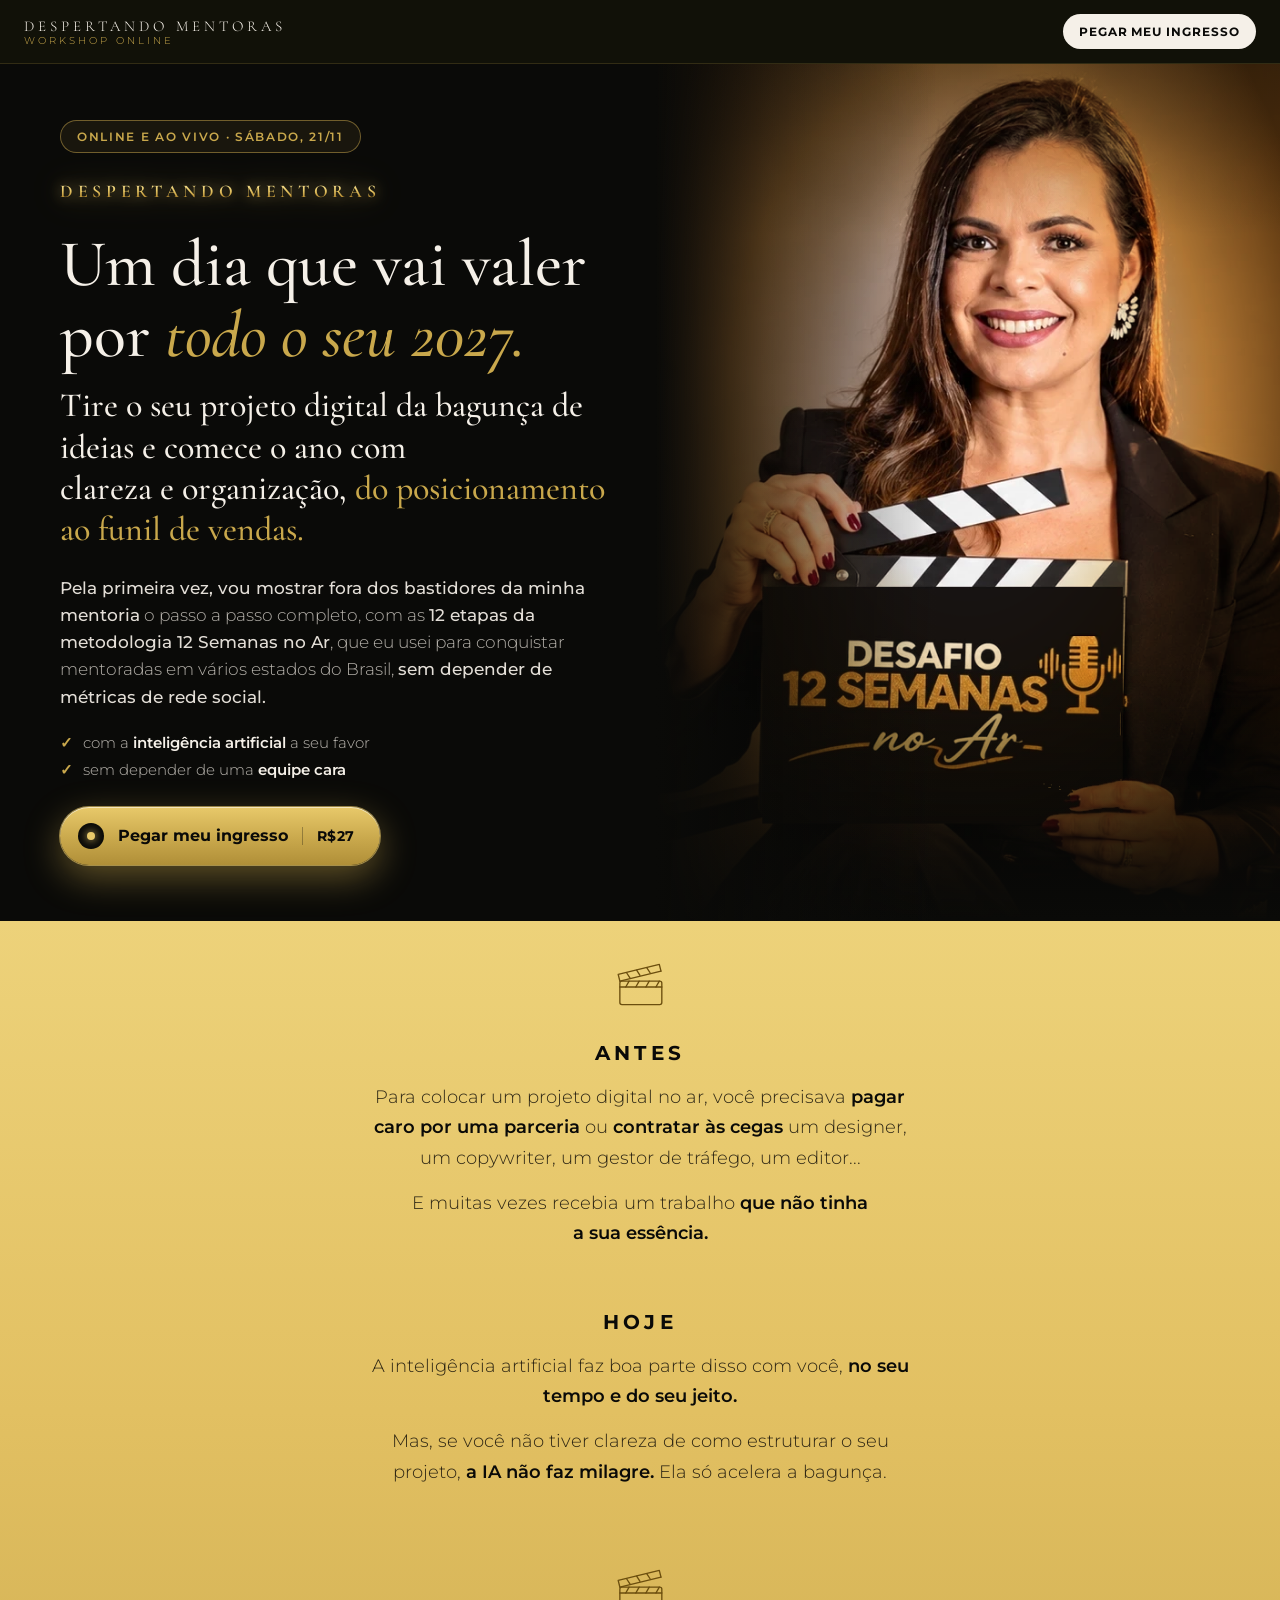
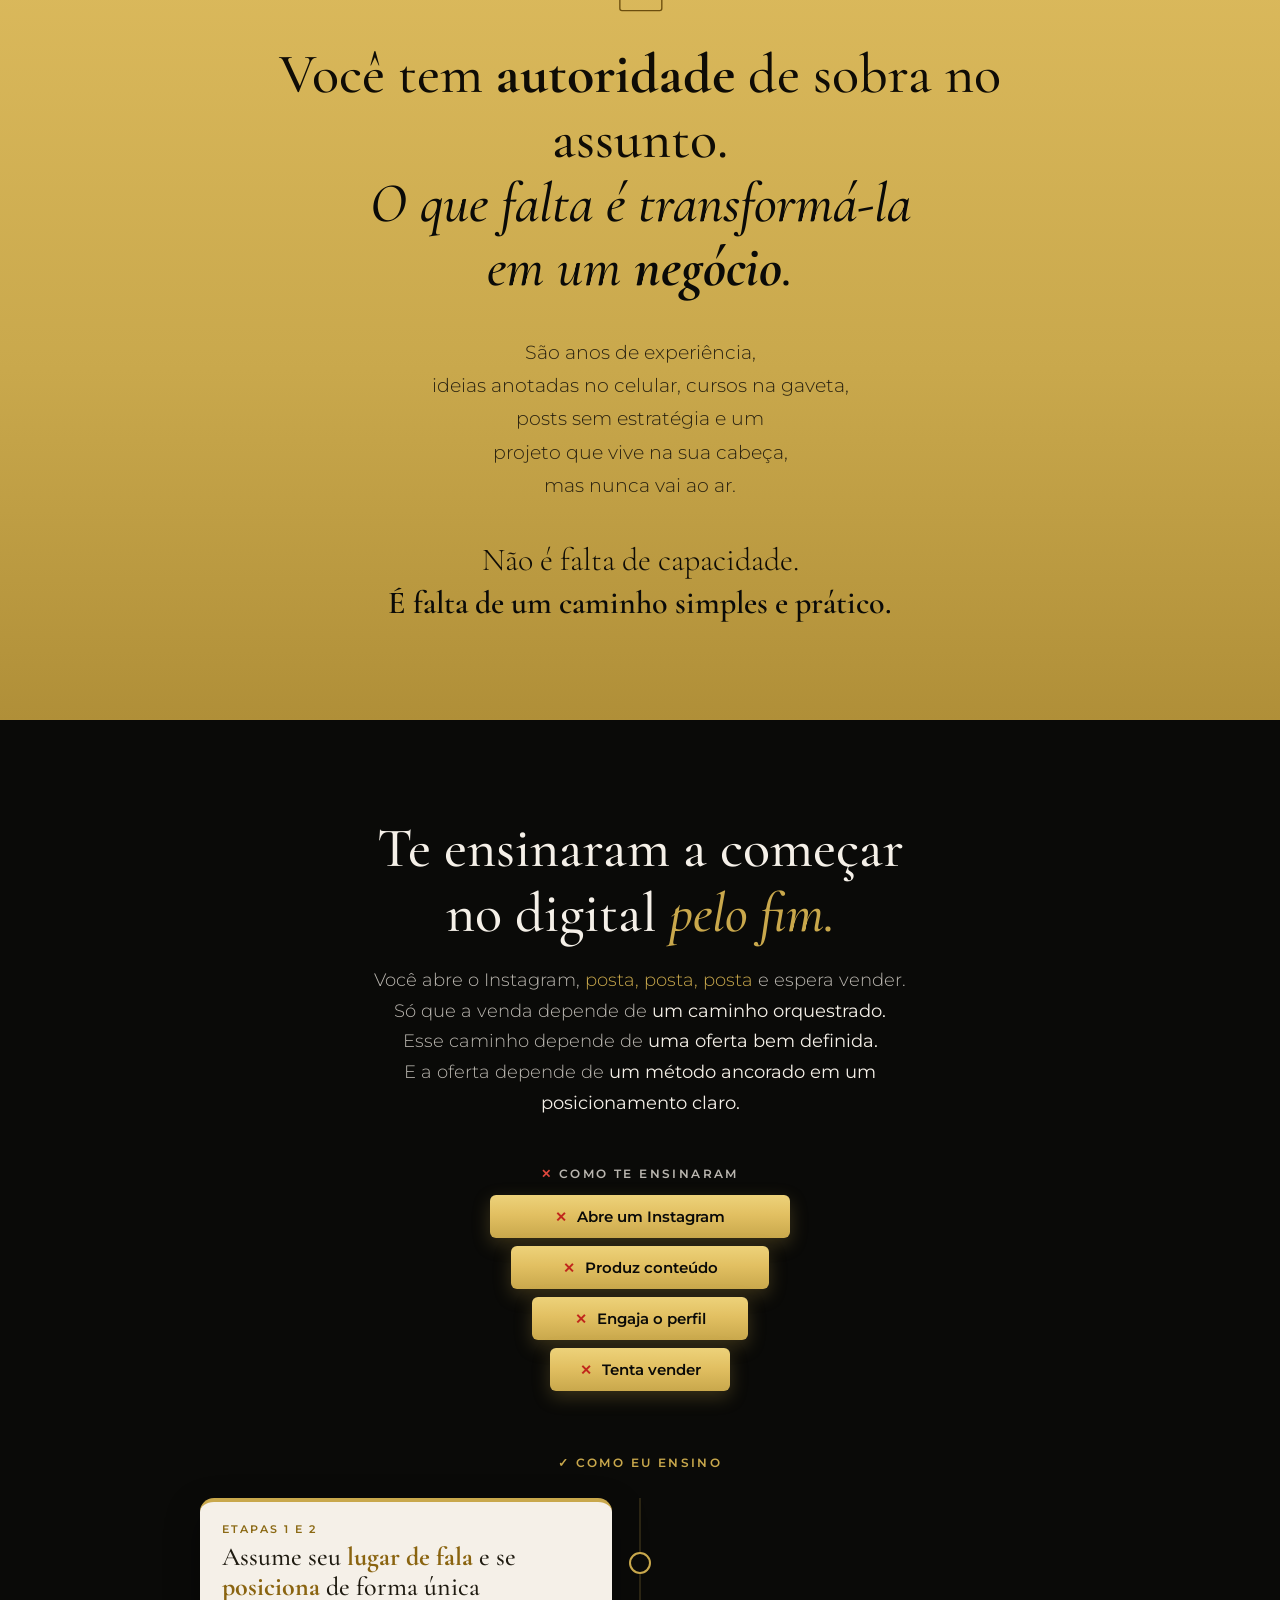
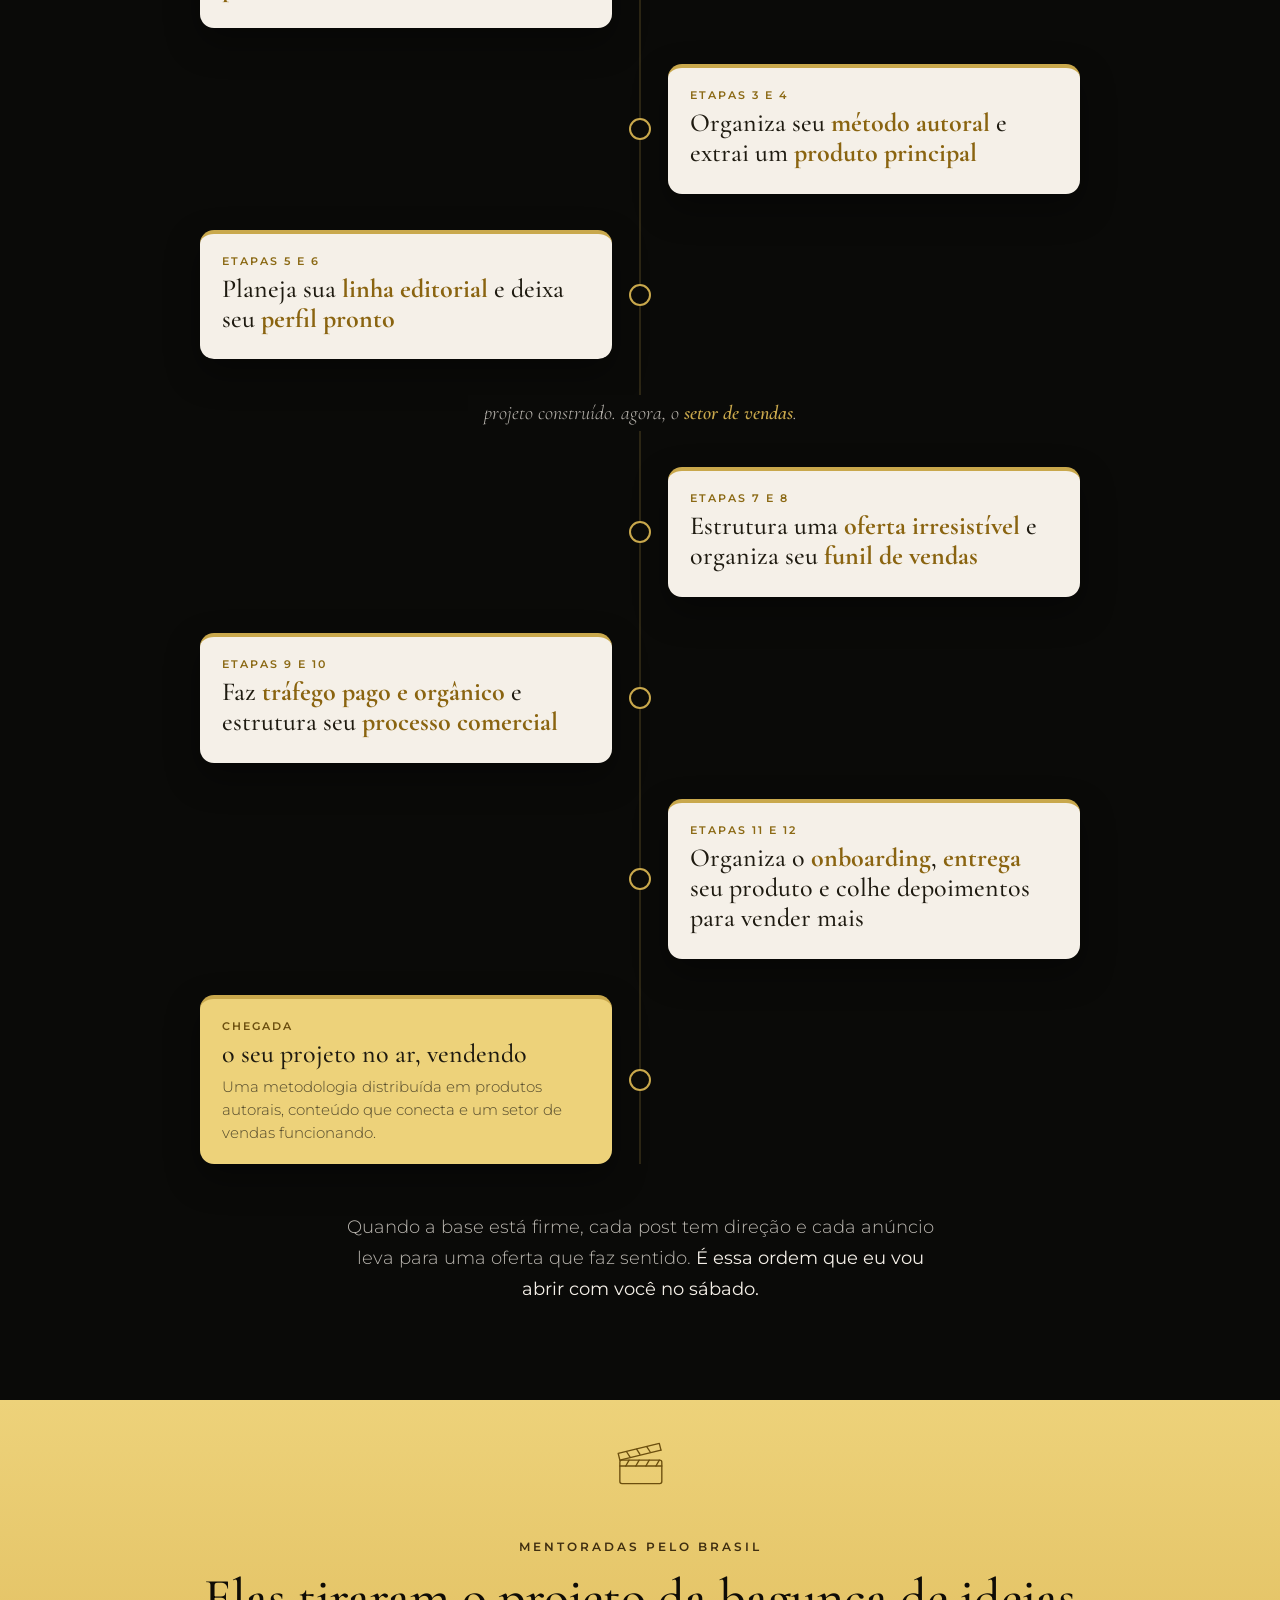
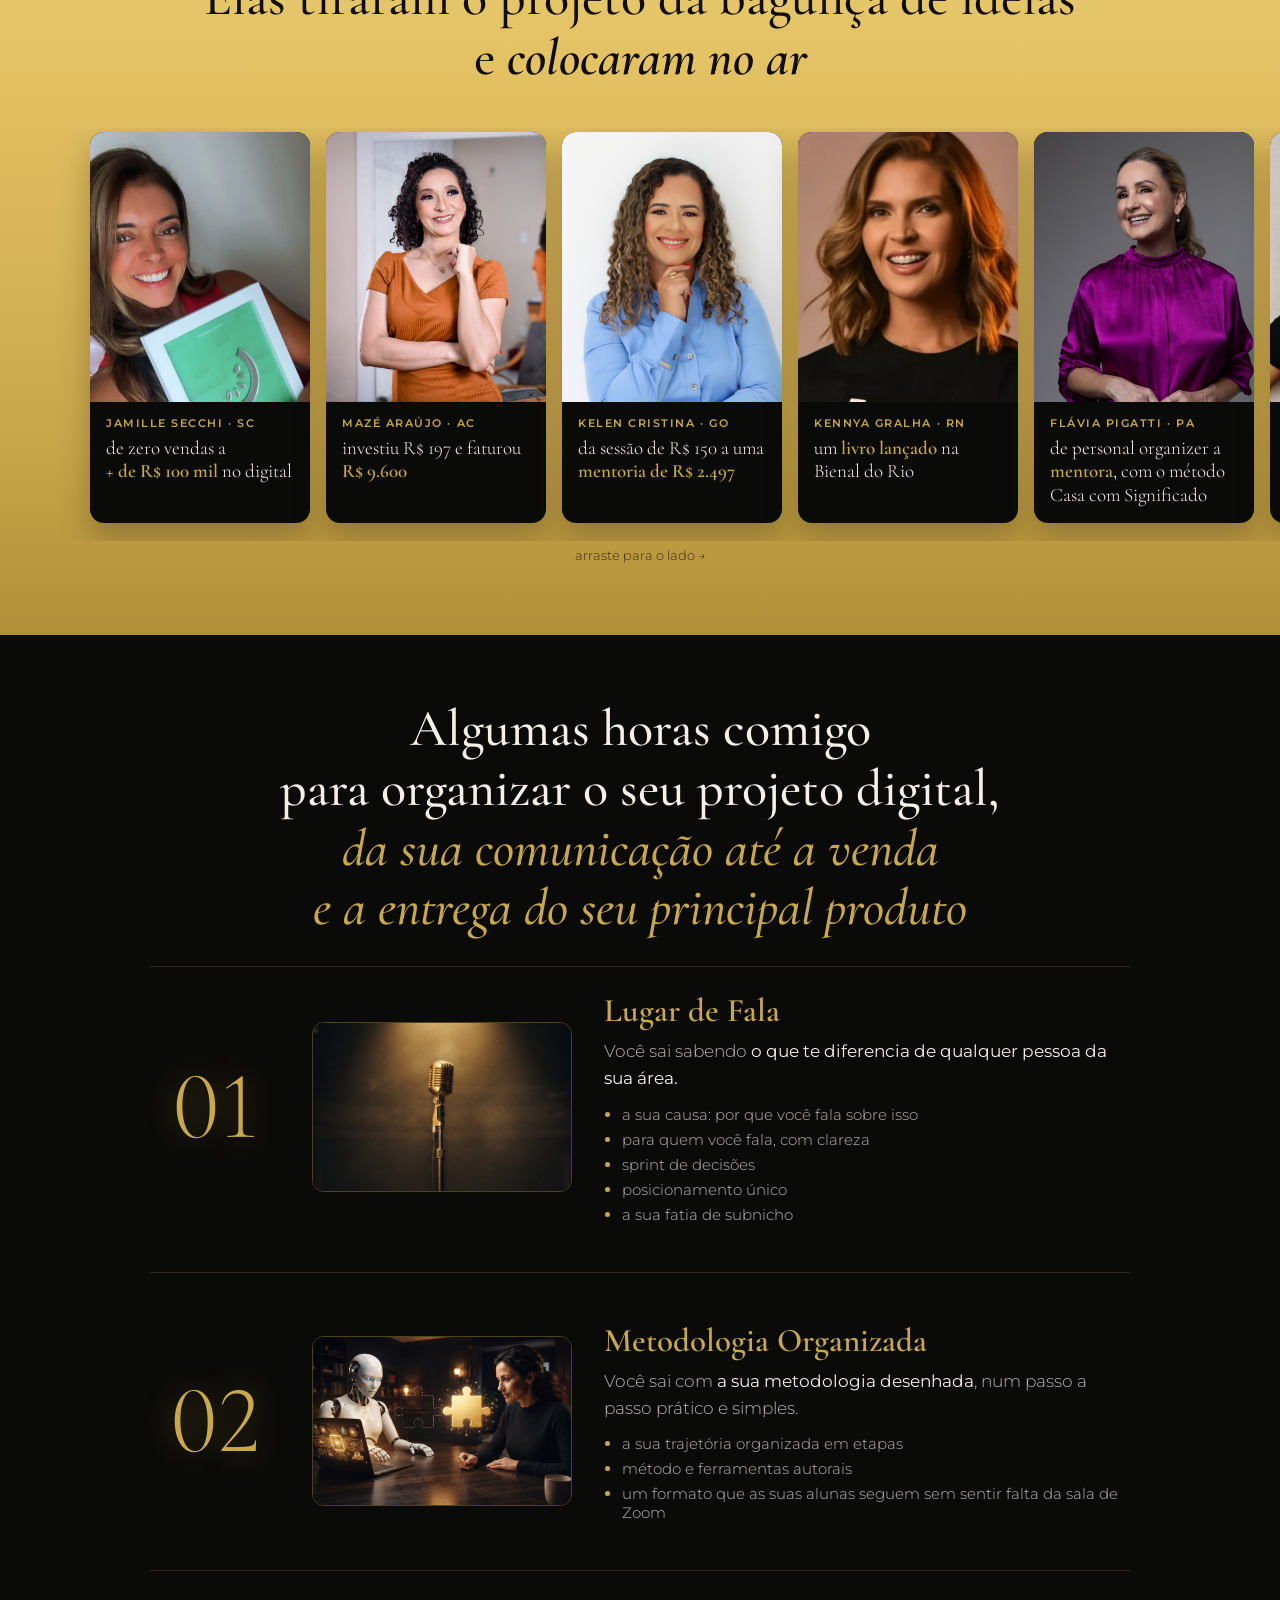
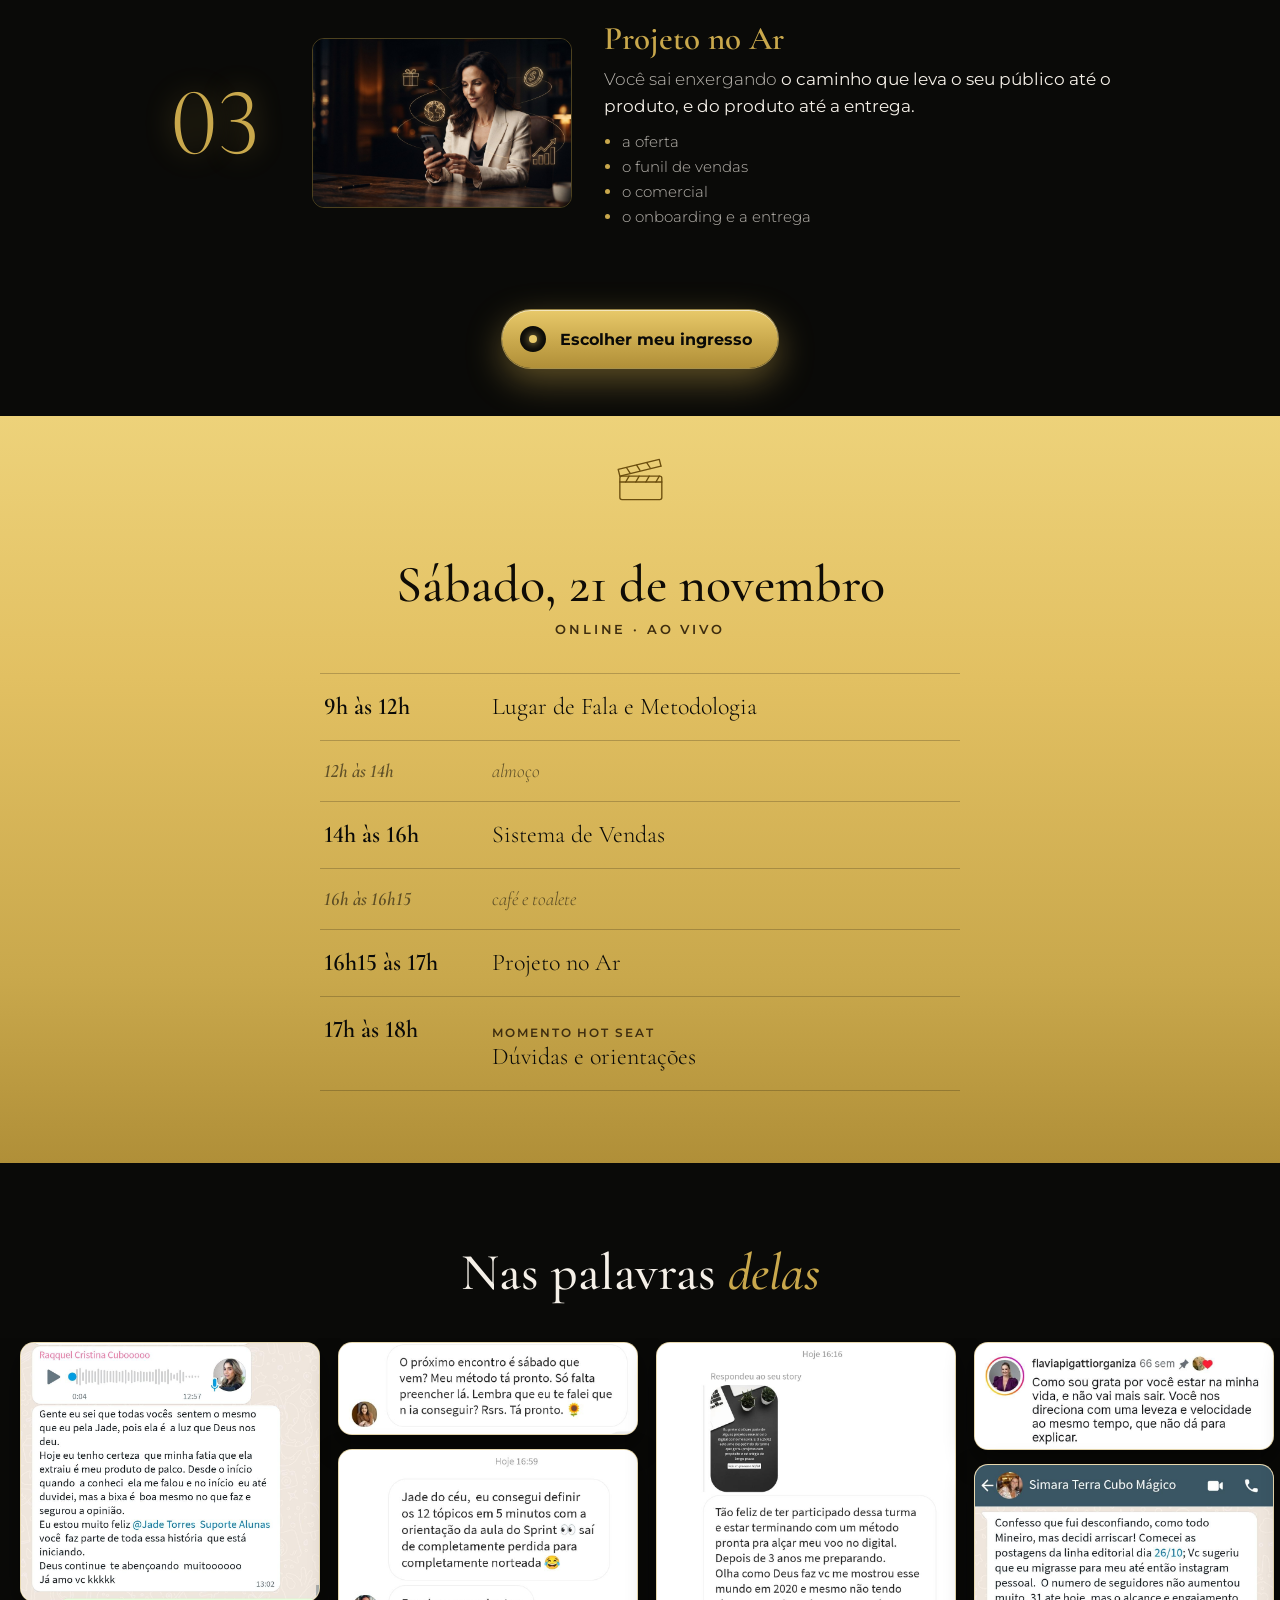
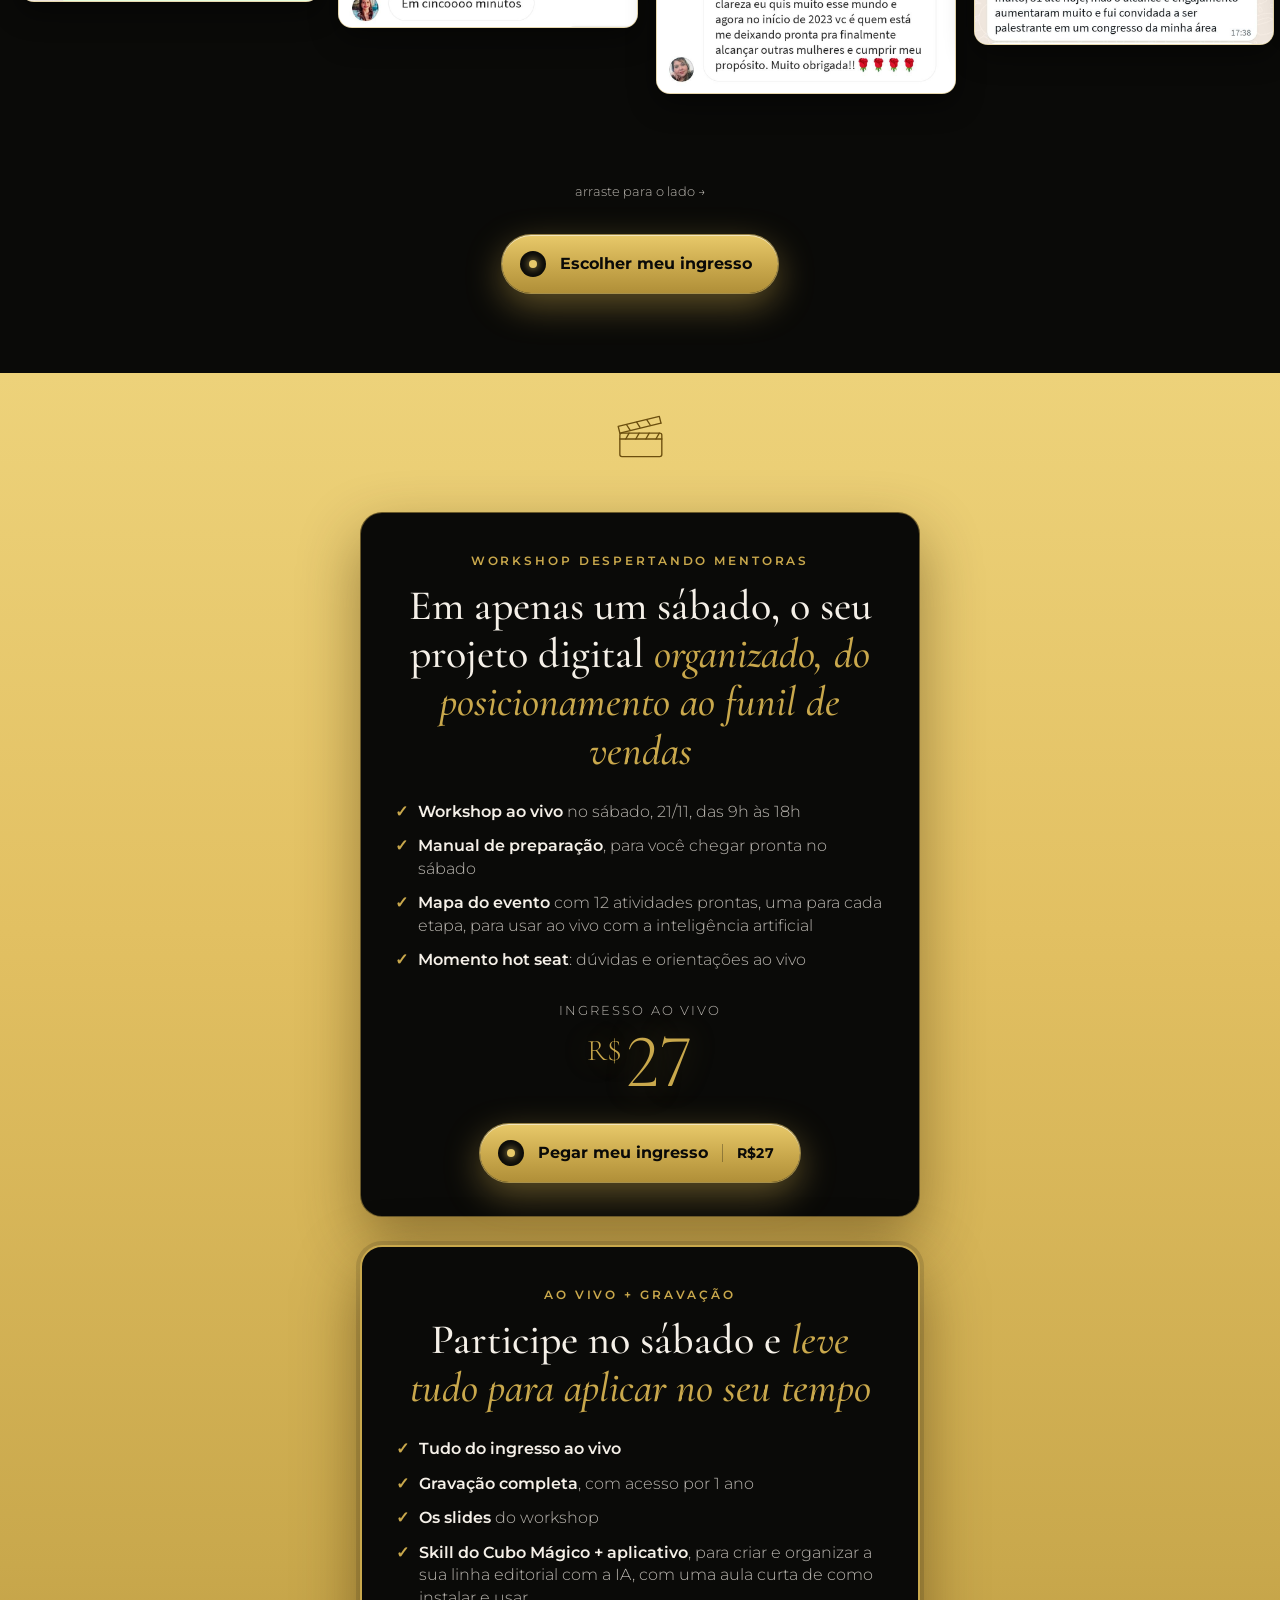
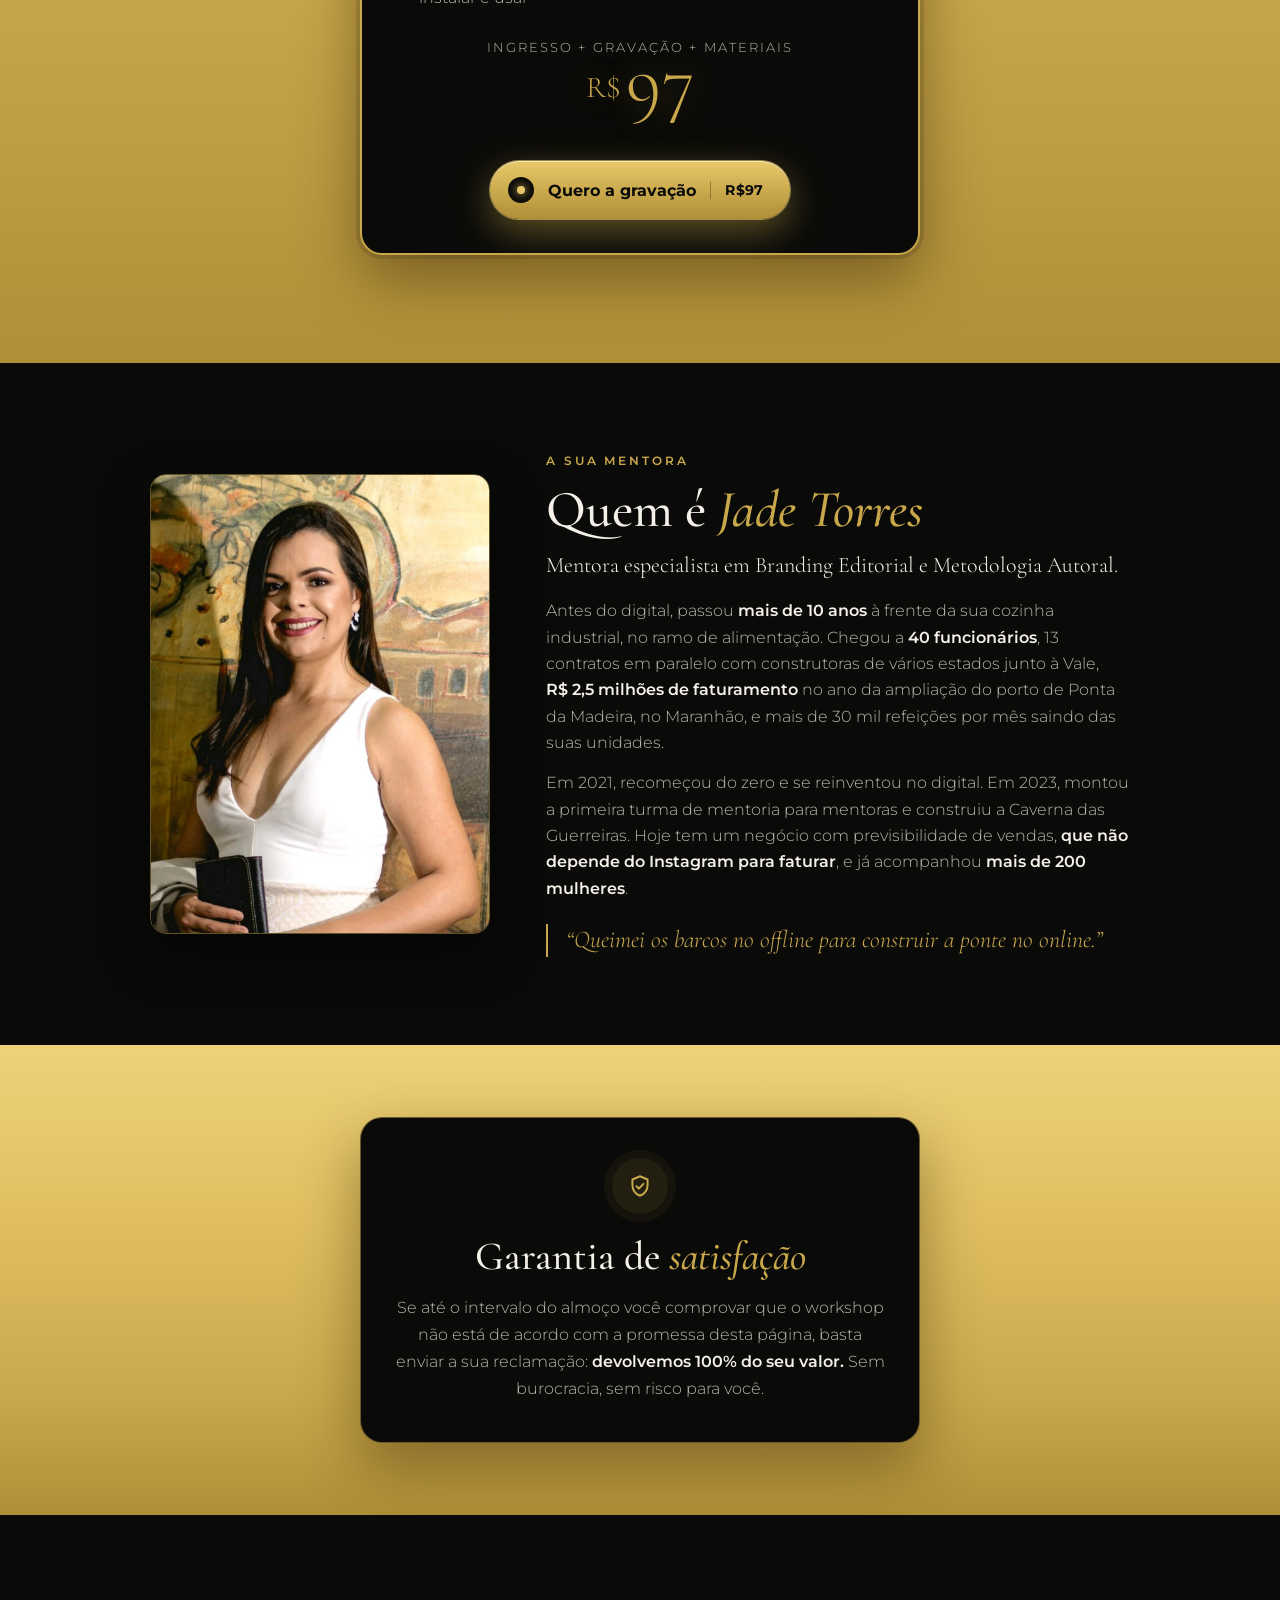
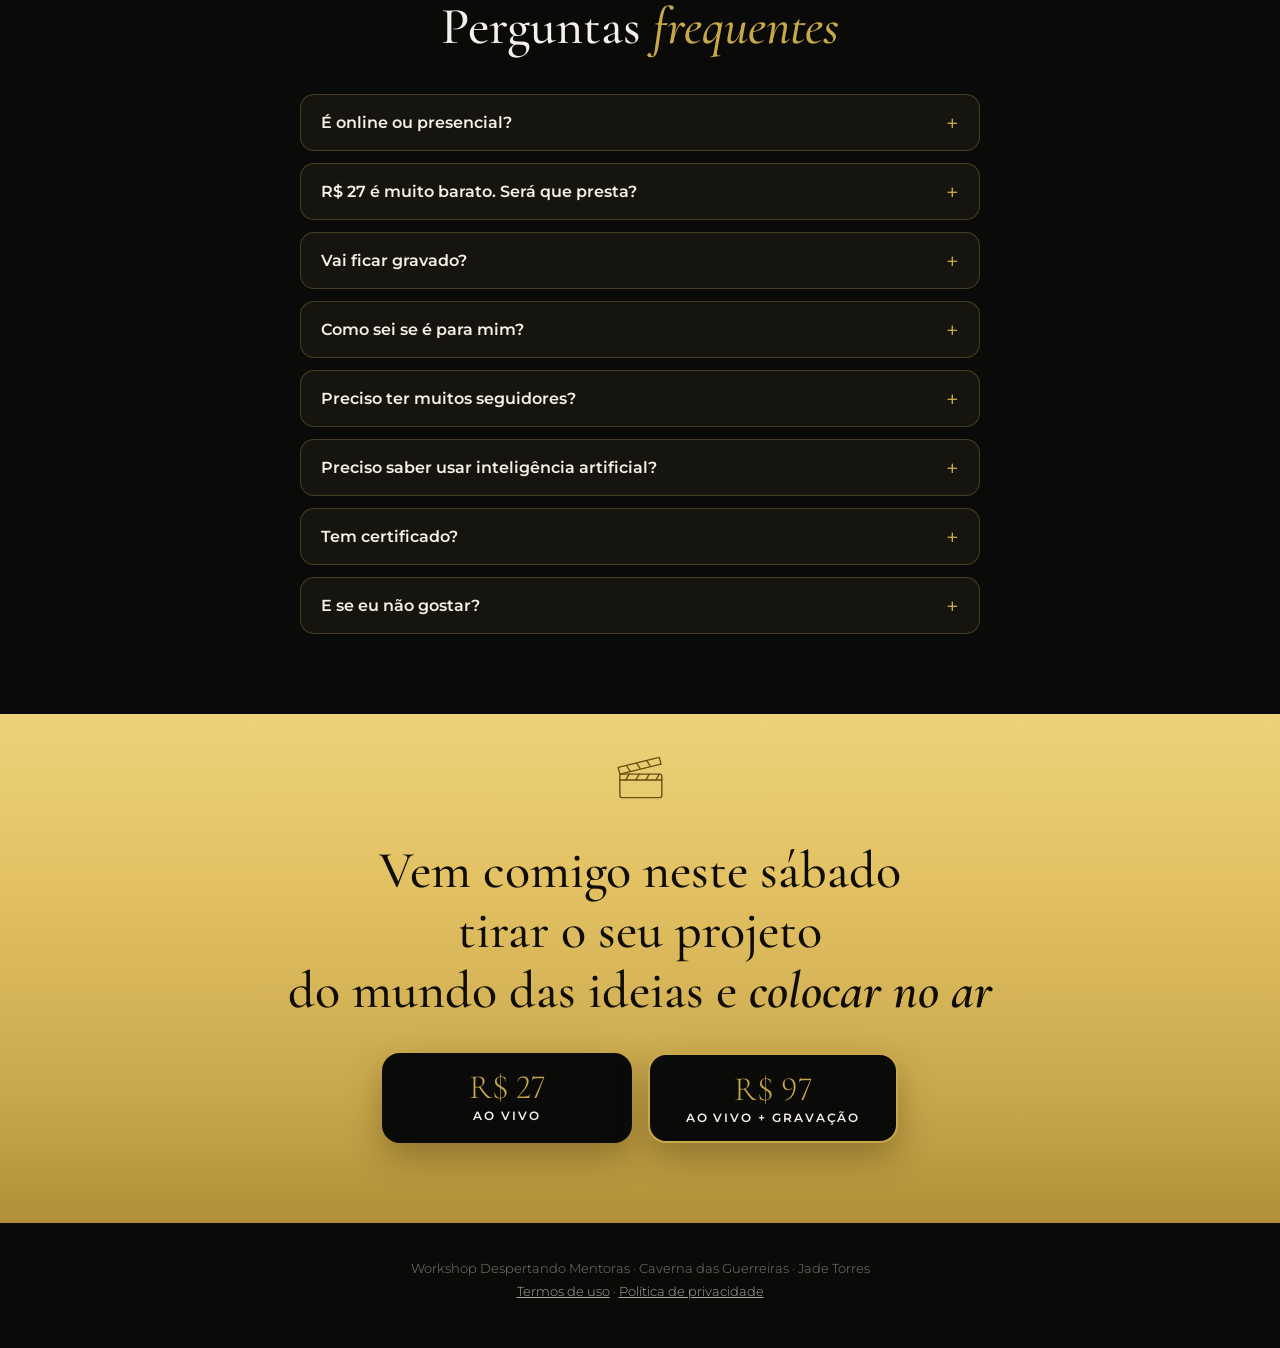
==== despertandomentoras/index.html @ 7189b836 "Despertando Mentoras: promessa final e hierarquia do topo Co-Authored-By: Claude Opus 5.5 <noreply@a" ====
<!doctype html>
<html lang="pt-BR">
<head>
<meta charset="utf-8">
<meta name="viewport" content="width=device-width, initial-scale=1">
<title>Despertando Mentoras · Workshop com Jade Torres</title>
<meta name="description" content="Um dia que vai valer por todo o seu 2027. Tire o seu projeto digital da bagunça de ideias e comece o ano com clareza e organização. Workshop online e ao vivo, 21 de novembro.">
<link rel="preconnect" href="https://fonts.googleapis.com">
<link rel="preconnect" href="https://fonts.gstatic.com" crossorigin>
<link href="https://fonts.googleapis.com/css2?family=Cormorant+Garamond:ital,wght@0,300;0,400;0,500;0,600;0,700;1,300;1,400;1,500;1,600&family=Montserrat:wght@300;400;600;700&display=swap" rel="stylesheet">
<style>
/* Versão 2 do rascunho: topo com a foto da Jade, sombra suave na foto e botão com brilho (inspiração na página da Diandra, visual da Caverna). */
:root {
  --bg-base: #0A0A08;
  --bg-2: #111108;
  --gold: #C9A84C;
  --gold-light: #E8C96A;
  --gold-dark: #8B6914;
  --white: #F5F0E8;
  --white-dim: rgba(245,240,232,0.75);
  --font-display: 'Cormorant Garamond', Georgia, serif;
  --font-body: 'Montserrat', 'Segoe UI', sans-serif;
}
* { box-sizing: border-box; }
body { margin: 0; background: var(--bg-base); color: var(--white); font-family: var(--font-body); font-weight: 300; }
.aviso-rascunho { text-align: center; font-size: 12px; letter-spacing: .12em; text-transform: uppercase; color: var(--bg-base); background: var(--gold); padding: 6px 16px; font-weight: 600; }

/* Barra do topo */
.barra { display: flex; justify-content: space-between; align-items: center; gap: 12px; padding: 14px 24px; border-bottom: 1px solid rgba(201,168,76,0.18); background: var(--bg-2); }
.marca { font-family: var(--font-display); font-size: 15px; letter-spacing: 4px; text-transform: uppercase; line-height: 1.2; }
.marca small { display: block; font-family: var(--font-body); font-size: 10px; letter-spacing: 3px; color: var(--gold); }
.barra-btn { font-size: 12px; font-weight: 700; letter-spacing: .08em; text-transform: uppercase; color: var(--bg-base); background: var(--white); text-decoration: none; padding: 10px 16px; border-radius: 999px; white-space: nowrap; }

/* Topo com foto */
.topo { display: grid; grid-template-columns: 1.05fr 1fr; min-height: 640px; }
.texto { padding: 56px 40px 56px max(24px, calc((100vw - 1160px) / 2)); display: flex; flex-direction: column; justify-content: center; align-items: flex-start; }
.badge { display: inline-block; border: 1px solid rgba(201,168,76,0.5); background: rgba(201,168,76,0.08); color: var(--gold);
  font-size: 12px; font-weight: 600; letter-spacing: .14em; text-transform: uppercase; padding: 8px 16px; border-radius: 999px; margin-bottom: 22px; }
.slogan { font-family: var(--font-display); font-style: italic; color: var(--gold); font-size: 22px; margin: 0 0 8px; }
h1 { font-family: var(--font-display); font-weight: 400; font-size: clamp(36px, 4.6vw, 58px); line-height: 1.08; margin: 0 0 14px; }
h1 em { font-style: italic; color: var(--gold); }
.complemento { font-family: var(--font-display); font-size: clamp(22px, 2.4vw, 28px); line-height: 1.3; margin: 0 0 22px; }
.complemento b { font-weight: 600; color: var(--gold); }
.sub { font-size: 17px; line-height: 1.65; color: var(--white-dim); margin: 0 0 22px; max-width: 560px; }
.sub strong { color: var(--white); font-weight: 400; }
.checks { list-style: none; margin: 0 0 28px; padding: 0; display: flex; flex-direction: column; gap: 8px; font-size: 15px; color: var(--white-dim); }
.checks li::before { content: "✓"; color: var(--gold); font-weight: 700; margin-right: 10px; }
.checks b { color: var(--white); font-weight: 600; }

/* Botão com brilho */
.cta { position: relative; display: inline-flex; align-items: center; gap: 14px; text-decoration: none; color: var(--bg-base);
  background: linear-gradient(180deg, var(--gold-light) 0%, var(--gold) 55%, #B08F38 100%);
  padding: 16px 26px 16px 18px; border-radius: 999px; font-weight: 700; font-size: 16px;
  box-shadow: 0 0 0 1px rgba(232,201,106,.6), 0 12px 36px rgba(201,168,76,.45), inset 0 1px 0 rgba(255,255,255,.55);
  overflow: hidden; transition: transform .15s, box-shadow .15s; }
.cta::after { content: ""; position: absolute; top: 0; left: -60%; width: 40%; height: 100%;
  background: linear-gradient(100deg, transparent, rgba(255,255,255,.55), transparent); animation: brilho 3.2s ease-in-out infinite; }
@keyframes brilho { 0%, 55% { left: -60%; } 100% { left: 130%; } }
.cta:hover { transform: translateY(-2px); box-shadow: 0 0 0 1px rgba(232,201,106,.8), 0 16px 44px rgba(201,168,76,.6), inset 0 1px 0 rgba(255,255,255,.55); }
.cta:focus-visible { outline: 2px solid var(--white); outline-offset: 4px; }
.cta .ponto { width: 26px; height: 26px; border-radius: 50%; background: var(--bg-base); display: grid; place-items: center; flex: none; }
.cta .ponto::before { content: ""; width: 8px; height: 8px; border-radius: 50%; background: var(--gold-light); box-shadow: 0 0 8px var(--gold-light); }
.cta .preco { border-left: 1px solid rgba(10,10,8,.3); padding-left: 14px; font-size: 14px; letter-spacing: .02em; }
.info { margin-top: 16px; font-size: 14px; color: var(--white-dim); }

/* Foto com sombra que se mistura ao fundo */
.foto { position: relative; overflow: hidden; }
.foto img { width: 100%; height: 100%; object-fit: cover; object-position: 50% 25%; display: block; }
.foto::after { content: ""; position: absolute; inset: 0; pointer-events: none;
  background:
    linear-gradient(90deg, var(--bg-base) 0%, rgba(10,10,8,.55) 18%, rgba(10,10,8,0) 45%),
    linear-gradient(0deg, var(--bg-base) 0%, rgba(10,10,8,0) 30%),
    linear-gradient(180deg, rgba(10,10,8,.35) 0%, rgba(10,10,8,0) 20%); }
.trocar { position: absolute; right: 14px; bottom: 14px; z-index: 2; display: flex; gap: 6px; }
.trocar button { font: inherit; font-size: 12px; font-weight: 600; color: var(--white); background: rgba(10,10,8,.7); border: 1px solid var(--gold); border-radius: 999px; padding: 6px 12px; cursor: pointer; }
.trocar button.ativo { background: var(--gold); color: var(--bg-base); }
.trocar button:focus-visible { outline: 2px solid var(--white); outline-offset: 2px; }

/* Cenário: antes e hoje (como o bloco de cenário da Diandra, logo depois do topo) */
.cenario { background: var(--bg-2); padding: 110px 20px; border-top: 1px solid rgba(201,168,76,0.18); }
.cenario .col { max-width: 560px; margin: 0 auto; display: flex; flex-direction: column; gap: 56px; }
.cenario p { margin: 0; font-size: 18px; line-height: 1.7; color: var(--white-dim); }
.cenario .grupo { display: flex; flex-direction: column; gap: 14px; }
.cenario p b { color: var(--white); font-weight: 400; }
.cenario .marco { display: block; font-size: 20px; letter-spacing: .22em; text-transform: uppercase; color: var(--gold); font-weight: 700; margin-bottom: 12px; }
.cenario .forte { font-family: var(--font-display); font-size: clamp(28px, 4.4vw, 40px); line-height: 1.2; color: var(--white); font-weight: 400; }
.cenario .forte em { font-style: italic; color: var(--gold); }
/* O problema */
.problema { background: var(--bg-2); border-top: 1px solid rgba(201,168,76,0.18); padding: 96px 20px; text-align: center; }
.problema .label { font-size: 11px; letter-spacing: .25em; text-transform: uppercase; color: var(--gold); margin: 0 0 18px; font-weight: 600; }
.problema h2 { font-family: var(--font-display); font-weight: 300; font-size: clamp(32px, 5vw, 50px); line-height: 1.15; margin: 0 auto 36px; max-width: 760px; }
.problema h2 em { font-style: italic; color: var(--gold); }
.problema h2 strong { font-weight: 700; }
.problema .lista { font-size: 19px; line-height: 1.75; color: var(--white-dim); margin: 0 auto 36px; max-width: 470px; }
.problema .lista span { display: inline-block; white-space: nowrap; }
.problema .virada { font-family: var(--font-display); font-size: clamp(24px, 3.4vw, 32px); line-height: 1.35; margin: 0; }
.problema .virada b { color: var(--gold); font-weight: 600; }
/* Teste de fundo do problema: escuro, amarelo ou bege (a letra muda junto) */
.problema { position: relative; transition: background .3s, color .3s; }
.problema.amarelo { background: var(--amarelo, #E8C96A); color: #1E1A10; border-top-color: #C9A84C; }
.problema.amarelo { --destaque: #5C1A1A; }
.problema.amarelo h2 em, .problema.amarelo .virada b, .problema.amarelo .label { color: var(--destaque); }
.teste-destaque { display: none; }
.problema.amarelo .teste-destaque { display: flex; }
.problema.amarelo .lista { color: rgba(15,12,6,.85); }
.problema.amarelo { color: #0F0C06; }
.problema.bege { background: #EFE4D2; color: #2A2116; border-top-color: #D9C7A8; }
.problema.bege h2 em, .problema.bege .virada b, .problema.bege .label { color: #8B6914; }
.problema.bege .lista { color: rgba(42,33,22,.78); }
.testes { position: absolute; top: 16px; right: 16px; display: flex; flex-direction: column; align-items: flex-end; gap: 6px; }
.teste-fundo, .teste-destaque { display: flex; gap: 6px; align-items: center; }
.teste-destaque span { font-size: 11px; color: rgba(30,26,16,.7); }
.teste-fundo button, .teste-destaque button { font: inherit; font-size: 12px; font-weight: 600; border-radius: 999px; padding: 6px 12px; cursor: pointer; border: 1px solid #C9A84C; background: rgba(10,10,8,.7); color: #F5F0E8; }
.teste-fundo button.ativo, .teste-destaque button.ativo { background: #C9A84C; color: #0A0A08; }
.teste-fundo button:focus-visible { outline: 2px solid #5C1A1A; outline-offset: 2px; }
@media (max-width: 600px) { .testes { position: static; align-items: center; margin-bottom: 24px; } }
/* Bloco amarelo longo: "antes e hoje" + "Você tem autoridade", na mesma cor (como o bloco do cenário da Diandra) */
.bloco-amarelo { background: var(--amarelo); color: #0F0C06; }
.bloco-amarelo .cenario, .bloco-amarelo .problema { background: transparent; border-top: 0; }
.bloco-amarelo .cenario { padding-bottom: 40px; }
.bloco-amarelo .problema { padding-top: 40px; }
.bloco-amarelo .cenario p { color: rgba(15,12,6,.85); }
.bloco-amarelo .cenario p b { color: #0A0A08; font-weight: 600; }
.bloco-amarelo .cenario .marco { color: #0A0A08; }
.bloco-amarelo .cenario .forte { color: #0A0A08; }
.bloco-amarelo .cenario .forte em { color: #0A0A08; font-weight: 600; }
/* Teste da abertura do bloco amarelo: com aspa ou só aproximar */
.aspa { display: none; font-family: var(--font-display); font-size: 140px; line-height: .6; color: #6B4E0E; height: 56px; margin-bottom: -44px; }
.cenario.com-aspa .aspa { display: block; }
.claquete { width: 54px; height: 47px; color: #6B4E0E; display: block; margin-bottom: -28px; }
.cenario.centro .claquete { margin-left: auto; margin-right: auto; }
.claquete-sep { margin: 0 auto 28px; }
.cenario.com-aspa { padding-top: 40px; }
.cenario.proximo { padding-top: 56px; }
.cenario.centro .col { text-align: center; align-items: center; }

.cenario { position: relative; }
.teste-aspa { position: absolute; top: 12px; right: 12px; display: flex; gap: 6px; flex-wrap: wrap; }
.teste-aspa button { font: inherit; font-size: 12px; font-weight: 600; border-radius: 999px; padding: 6px 12px; cursor: pointer; border: 1px solid #0A0A08; background: transparent; color: #0A0A08; }
.teste-aspa button.ativo { background: #0A0A08; color: #F5F0E8; }
/* Mecanismo: a ordem errada x a ordem das 12 Semanas no Ar (inspirado no "mecanismo" da Diandra + jornada da proposta do programa) */
.mecanismo { background: var(--bg-base); padding: 96px 20px; text-align: center; }
.mecanismo .col { max-width: 880px; margin: 0 auto; }
.mecanismo h2 { font-family: var(--font-display); font-weight: 400; font-size: clamp(32px, 5vw, 50px); line-height: 1.15; margin: 0 auto 20px; max-width: 720px; }
.mecanismo h2 em { font-style: italic; color: var(--gold); }
.mecanismo .lead { font-size: 18px; line-height: 1.7; color: var(--white-dim); max-width: 600px; margin: 0 auto 48px; }
.mecanismo .lead b { color: var(--white); font-weight: 400; }
.ordens { max-width: 440px; margin: 0 auto; text-align: center; }
.ordem .cab { font-size: 12px; letter-spacing: .2em; text-transform: uppercase; font-weight: 600; margin-bottom: 14px; color: var(--white-dim); }
.ordem .cab.certa { color: var(--gold); }
.barras { display: flex; flex-direction: column; gap: 8px; align-items: center; }
.barra-o { border-radius: 6px; padding: 12px 14px; font-size: 15px; font-weight: 500; }
.errada .barra-o { background: rgba(201,168,76,.07); color: var(--gold); border: 1px dashed rgba(201,168,76,.45); display: flex; align-items: center; justify-content: center; gap: 10px;
  opacity: 0; transform: translateY(-42px); transition: opacity .5s ease, transform .7s cubic-bezier(.34,1.56,.64,1); }
.errada .barra-o::before { content: "✕"; color: #E0483E; font-weight: 700; font-size: 14px; }
.errada.visivel .barra-o { opacity: 1; transform: none; }
.errada.visivel .barra-o:nth-child(2) { transition-delay: .5s; } .errada.visivel .barra-o:nth-child(3) { transition-delay: 1s; } .errada.visivel .barra-o:nth-child(4) { transition-delay: 1.5s; }
.cab .x-verm { color: #E0483E; font-weight: 700; }
.errada.amarelo .barra-o { background: linear-gradient(180deg, #EDD27A 0%, #E2C062 45%, #C9A84C 100%); color: #0A0A08; border: 0; font-weight: 600; box-shadow: 0 6px 18px rgba(201,168,76,.25); }
.errada.amarelo .barra-o::before { color: #C0261C; }
@media (prefers-reduced-motion: reduce) { .errada .barra-o { opacity: 1; transform: none; transition: none; } }
.errada .barras { max-width: 300px; margin: 0 auto; }
.errada .barra-o:nth-child(1) { width: 100%; } .errada .barra-o:nth-child(2) { width: 86%; } .errada .barra-o:nth-child(3) { width: 72%; } .errada .barra-o:nth-child(4) { width: 60%; }
.mecanismo .ouro { color: var(--gold); }
.certa-l .barra-o { width: 100%; color: #F5F0E8; text-align: left; display: flex; flex-direction: column; gap: 2px; }
.certa-l .barra-o small { font-size: 11px; letter-spacing: .14em; text-transform: uppercase; opacity: .75; font-weight: 600; }
.certa-l .az { background: linear-gradient(90deg, #1F3A5F, #2C5282); }
.certa-l .vm { background: linear-gradient(90deg, #6B1A1A, #8E2424); }
.certa-l .virada-o { font-family: var(--font-display); font-style: italic; color: var(--gold); font-size: 19px; padding: 4px 0; }
/* Linha do tempo das 12 etapas (desenho da proposta do programa, nas cores do workshop) */
.ensino-cab { margin: 64px 0 28px; font-size: 12px; letter-spacing: .2em; text-transform: uppercase; font-weight: 600; color: var(--gold); }
.trilha-linha { position: relative; max-width: 900px; margin: 0 auto; text-align: left; }
.trilha-linha::before { content: ""; position: absolute; left: 50%; top: 0; bottom: 0; width: 2px; margin-left: -1px;
  background: linear-gradient(#3D6B8C 0%, #3D6B8C 45%, #A8443A 55%, #A8443A 88%, var(--gold) 100%); opacity: .7; }
.parada { position: relative; display: grid; grid-template-columns: 1fr 56px 1fr; align-items: center; margin-bottom: 36px; }
.parada .no { grid-column: 2; grid-row: 1; justify-self: center; width: 22px; height: 22px; border-radius: 50%; border: 2px solid; background: var(--bg-base); z-index: 1; }
.parada.az .no { border-color: #3D6B8C; background: #3D6B8C; }
.parada.vm .no { border-color: #A8443A; background: #A8443A; }
.parada.chegada .no { border-color: var(--gold); background: var(--gold); box-shadow: 0 0 0 6px rgba(201,168,76,.18); }
.parada .cartao { grid-row: 1; background: #F5F0E8; color: #1E1A10; border-radius: 14px; padding: 20px 22px; box-shadow: 0 14px 34px rgba(0,0,0,.35); }
.parada.esq .cartao { grid-column: 1; } .parada.dir .cartao { grid-column: 3; }
.parada.az .cartao { border-top: 4px solid #3D6B8C; } .parada.vm .cartao { border-top: 4px solid #A8443A; }
.parada.chegada .cartao { border-top: 4px solid var(--gold); background: #EDD27A; }
.cartao .qual { font-size: 11px; letter-spacing: .18em; text-transform: uppercase; font-weight: 600; }
.az .cartao .qual { color: #3D6B8C; } .vm .cartao .qual { color: #A8443A; } .chegada .cartao .qual { color: #6B4E0E; }
.cartao h3 { font-family: var(--font-display); font-weight: 600; font-size: 24px; line-height: 1.15; margin: 6px 0 6px; }
.cartao p { font-size: 15px; line-height: 1.55; color: rgba(30,26,16,.75); margin: 0; }
.parada.troca { display: block; text-align: center; }
.virada-t { display: inline-block; position: relative; z-index: 1; background: var(--bg-base); padding: 6px 16px; font-family: var(--font-display); font-style: italic; font-size: 20px; color: var(--white-dim); }
.virada-t b { color: #D9796E; font-weight: 600; }
@media (max-width: 760px) {
  .trilha-linha::before { left: 11px; }
  .parada { grid-template-columns: 22px 1fr; column-gap: 16px; margin-bottom: 24px; }
  .parada .no { grid-column: 1; align-self: start; margin-top: 22px; }
  .parada.esq .cartao, .parada.dir .cartao { grid-column: 2; }
  .parada.troca { text-align: left; padding-left: 26px; }
}
/* Tudo em dourado: no workshop não aparece a divisão Trilha Azul / Vermelha (isso é da proposta do programa) */
.trilha-linha::before { background: var(--gold); opacity: .18; }
.parada.az .no, .parada.vm .no, .parada.chegada .no { border-color: var(--gold); background: var(--bg-base); box-shadow: none; transition: background .4s ease, box-shadow .4s ease, transform .4s cubic-bezier(.34,1.56,.64,1); }
.parada .no.acesa { background: var(--gold) !important; box-shadow: 0 0 0 6px rgba(201,168,76,.18), 0 0 18px rgba(232,201,106,.7) !important; transform: scale(1.15); }
.trilha-fill { position: absolute; left: 50%; top: 0; width: 2px; margin-left: -1px; height: 0; background: linear-gradient(180deg, var(--gold), var(--gold-light)); box-shadow: 0 0 10px rgba(232,201,106,.6); z-index: 0; }
@media (max-width: 760px) { .trilha-fill { left: 11px; } }
.parada.az .cartao, .parada.vm .cartao { border-top-color: var(--gold); }
.az .cartao .qual, .vm .cartao .qual { color: #8B6914; }
.virada-t b { color: var(--gold); }
.mecanismo .fecho { font-size: 18px; line-height: 1.7; color: var(--white-dim); max-width: 600px; margin: 48px auto 0; }
.mecanismo .fecho b { color: var(--white); font-weight: 400; }
@media (max-width: 760px) { .ordens { grid-template-columns: 1fr; gap: 40px; } }
/* Resultados das mentoradas (intenção dos "resultados" da Diandra, com as alunas da Jade) */
.resultados { background: linear-gradient(180deg, #EDD27A 0%, #E2C062 35%, #C9A84C 75%, #B08F38 100%); color: #0F0C06; padding: 88px 0 72px; text-align: center; }
.resultados .rotulo { font-size: 12px; letter-spacing: .25em; text-transform: uppercase; font-weight: 600; margin: 0 0 14px; color: #3F2E10; }
.resultados h2 { font-family: var(--font-display); font-weight: 400; font-size: clamp(30px, 4.6vw, 46px); line-height: 1.15; margin: 0 20px 40px; }
.resultados h2 em { font-style: italic; font-weight: 600; }
.faixa-alunas { display: flex; gap: 16px; overflow-x: auto; scroll-snap-type: x mandatory; padding: 4px max(20px, calc((100vw - 1100px) / 2)) 18px; }
.aluna { flex: none; width: 220px; margin: 0; scroll-snap-align: center; background: #0A0A08; border-radius: 14px; overflow: hidden; box-shadow: 0 14px 30px rgba(63,46,16,.35); text-align: left; }
.aluna img { width: 100%; height: 270px; object-fit: cover; display: block; }
.aluna figcaption { padding: 14px 16px 16px; display: flex; flex-direction: column; gap: 6px; }
.aluna .quem { font-size: 11px; letter-spacing: .14em; text-transform: uppercase; color: var(--gold); font-weight: 600; }
.aluna .fez { font-family: var(--font-display); font-size: 19px; line-height: 1.25; color: #F5F0E8; }
.aluna .fez b { color: var(--gold); font-weight: 600; }
.resultados .dica { font-size: 13px; margin: 6px 0 0; color: #3F2E10; }
/* O que você vai construir: 3 pilares numerados (intenção do bloco da Diandra, palavras da Jade) */
.construir { background: var(--bg-base); padding: 64px 20px 40px; }
.construir h2 { font-family: var(--font-display); font-weight: 400; font-size: clamp(30px, 4.6vw, 46px); line-height: 1.15; text-align: center; margin: 0 auto 28px; max-width: 760px; }
.construir h2 em { font-style: italic; color: var(--gold); }
.construir h2 + .pilar { padding-top: 24px; }
.pilar { max-width: 980px; margin: 0 auto; display: grid; grid-template-columns: 130px 260px 1fr; gap: 32px; align-items: center; padding: 48px 0; border-top: 1px solid rgba(201,168,76,.2); }
.pilar-num { font-family: var(--font-display); font-variant-numeric: lining-nums; font-size: 96px; line-height: 1; color: var(--gold); text-shadow: 0 0 28px rgba(201,168,76,.45); text-align: center; }
.pilar-img { height: 170px; border-radius: 12px; overflow: hidden; border: 1px solid rgba(201,168,76,.35); }
.pilar-img img { width: 100%; height: 100%; object-fit: cover; display: block; }
.pilar-img img.clara { filter: brightness(.82) contrast(1.05); }
.pilar-img.vazio { display: grid; place-items: center; text-align: center; font-size: 13px; color: rgba(245,240,232,.45); border-style: dashed; }
.pilar-txt h3 { font-family: var(--font-display); font-weight: 600; font-size: 30px; color: var(--gold); margin: 0 0 8px; }
.pilar-txt .sai { font-size: 17px; line-height: 1.6; color: var(--white-dim); margin: 0 0 12px; }
.pilar-txt .sai b { color: var(--white); font-weight: 400; }
.pilar-txt ul { margin: 0; padding-left: 18px; display: flex; flex-direction: column; gap: 6px; font-size: 15px; color: var(--white-dim); }
.pilar-txt li::marker { color: var(--gold); }
@media (max-width: 860px) {
  .pilar { grid-template-columns: 1fr; gap: 18px; text-align: left; padding: 40px 0; }
  .pilar-num { font-size: 72px; text-align: left; }
  .pilar-img { height: 200px; }
}
.proxima { max-width: 880px; margin: 0 auto; padding: 48px 20px 64px; text-align: center; color: rgba(245,240,232,0.45); font-size: 14px; }

@media (max-width: 860px) {
  .topo { grid-template-columns: 1fr; }
  .foto { order: -1; height: 420px; }
  .foto::after { background: linear-gradient(0deg, var(--bg-base) 0%, rgba(10,10,8,.6) 22%, rgba(10,10,8,0) 55%); }
  .texto { padding: 0 20px 48px; margin-top: -60px; position: relative; z-index: 1; align-items: center; text-align: center; }
  .checks { align-items: flex-start; text-align: left; }
  .cta { width: 100%; justify-content: center; }
  .barra-btn span { display: none; }
  .barra { padding: 12px 16px; }
  .marca { font-size: 13px; letter-spacing: 2px; }
  .marca small { letter-spacing: 2px; }
  .barra-btn { padding: 9px 12px; font-size: 11px; }
}
@media (prefers-reduced-motion: reduce) { .cta::after { animation: none; } }
/* Cronograma do sábado (fundo amarelo, alterna com o bloco escuro dos pilares) */
.cronograma { background: linear-gradient(180deg, #EDD27A 0%, #E2C062 35%, #C9A84C 75%, #B08F38 100%); color: #0F0C06; padding: 80px 20px 72px; text-align: center; }
.cronograma h2 { font-family: var(--font-display); font-weight: 400; font-size: clamp(30px, 4.6vw, 46px); line-height: 1.15; margin: 0 0 6px; }
.cronograma .quando { font-size: 13px; letter-spacing: .22em; text-transform: uppercase; font-weight: 600; color: #3F2E10; margin: 0 0 36px; }
.agenda { max-width: 640px; margin: 0 auto; list-style: none; padding: 0; text-align: left; }
.agenda li { display: grid; grid-template-columns: 150px 1fr; gap: 18px; align-items: baseline; padding: 18px 4px; border-top: 1px solid rgba(15,12,6,.22); }
.agenda li:last-child { border-bottom: 1px solid rgba(15,12,6,.22); }
.agenda .hora { font-family: var(--font-display); font-variant-numeric: lining-nums; font-size: 24px; font-weight: 600; color: #0A0A08; white-space: nowrap; }
.agenda .oque { font-family: var(--font-display); font-size: 24px; line-height: 1.25; color: #0A0A08; }
.agenda .oque small { display: block; font-family: var(--font-body); font-size: 12px; letter-spacing: .16em; text-transform: uppercase; font-weight: 600; color: #3F2E10; margin-bottom: 2px; }
.agenda li.pausa .hora, .agenda li.pausa .oque { font-size: 19px; color: rgba(15,12,6,.6); font-style: italic; }
@media (max-width: 600px) {
  .agenda li { grid-template-columns: 1fr; gap: 2px; padding: 16px 4px; }
  .agenda .hora { font-size: 20px; }
}
/* Depoimentos em print (fundo escuro, carrossel de arrastar) */
.prints { background: var(--bg-base); padding: 80px 0 72px; text-align: center; }
.prints h2 { font-family: var(--font-display); font-weight: 400; font-size: clamp(30px, 4.6vw, 46px); line-height: 1.15; margin: 0 20px 36px; }
.prints h2 em { font-style: italic; color: var(--gold); }
.faixa-prints { display: flex; gap: 18px; overflow-x: auto; scroll-snap-type: x mandatory; padding: 4px 20px 18px; align-items: flex-start; scrollbar-color: var(--gold) transparent; }
.faixa-prints .slide { flex: 0 0 auto; width: 300px; display: flex; flex-direction: column; gap: 14px; scroll-snap-align: center; }
.faixa-prints img { width: 100%; height: auto; background: #fff; border-radius: 14px; border: 1px solid rgba(201,168,76,.45); box-shadow: 0 10px 28px rgba(0,0,0,.45); display: block; }
.prints .dica { font-size: 13px; color: var(--white-dim); margin: 8px 0 0; }
@media (max-width: 600px) { .faixa-prints .slide { width: 78vw; } }
/* Caixa da oferta (fundo amarelo, cartão escuro) */
.oferta { background: linear-gradient(180deg, #EDD27A 0%, #E2C062 35%, #C9A84C 75%, #B08F38 100%); padding: 80px 20px; }
.oferta-card { max-width: 560px; margin: 0 auto 28px; background: #0A0A08; color: var(--white); border-radius: 22px; padding: 40px 34px 34px; text-align: center; box-shadow: 0 24px 60px rgba(60,40,5,.45); border: 1px solid rgba(201,168,76,.5); }
.oferta-card .nome { font-size: 12px; letter-spacing: .24em; text-transform: uppercase; color: var(--gold); font-weight: 600; margin: 0 0 14px; }
.oferta-card h2 { font-family: var(--font-display); font-weight: 400; font-size: clamp(28px, 4vw, 38px); line-height: 1.15; margin: 0 0 26px; }
.oferta-card h2 em { font-style: italic; color: var(--gold); }
.oferta-card .checks { text-align: left; font-size: 15.5px; line-height: 1.45; gap: 12px; margin: 0 0 30px; }
.oferta-card .checks li { display: flex; gap: 10px; }
.oferta-card .checks li::before { margin-right: 0; }
.oferta-card .rotulo-preco { font-size: 13px; letter-spacing: .16em; text-transform: uppercase; color: var(--white-dim); margin: 0; }
.oferta-card .valor { font-family: var(--font-display); font-variant-numeric: lining-nums; font-size: 76px; line-height: 1; color: var(--gold); margin: 6px 0 24px; text-shadow: 0 0 30px rgba(201,168,76,.35); }
.oferta-card .valor small { font-size: 30px; vertical-align: 26px; margin-right: 4px; }
.oferta-card.destaque { border: 2px solid var(--gold); box-shadow: 0 0 0 4px rgba(10,10,8,.12), 0 24px 60px rgba(60,40,5,.5); }
.oferta-card .gravacao { margin: 26px 0 0; padding-top: 20px; border-top: 1px solid rgba(201,168,76,.25); font-size: 14.5px; line-height: 1.55; color: var(--white-dim); }
.oferta-card .gravacao b { color: var(--white); font-weight: 600; }
.resultados > .claquete, .cronograma > .claquete, .oferta > .claquete { margin: 0 auto 52px; }
.resultados, .cronograma, .oferta { padding-top: 40px !important; }
/* Quem é a Jade (fundo escuro, foto + texto; texto aprovado da proposta do programa) */
section.quem { background: var(--bg-base); padding: 88px 20px; }
.quem-wrap { max-width: 980px; margin: 0 auto; display: grid; grid-template-columns: 340px 1fr; gap: 56px; align-items: center; }
.quem-foto img { width: 100%; height: auto; aspect-ratio: 1080 / 1460; object-fit: cover; object-position: top; border-radius: 16px; border: 1px solid rgba(201,168,76,.45); box-shadow: 0 20px 50px rgba(0,0,0,.5); display: block; }
section.quem .etiqueta { font-size: 12px; letter-spacing: .24em; text-transform: uppercase; color: var(--gold); font-weight: 600; margin: 0 0 10px; }
section.quem h2 { font-family: var(--font-display); font-weight: 400; font-size: clamp(32px, 4.6vw, 46px); line-height: 1.1; margin: 0 0 12px; }
section.quem h2 em { font-style: italic; color: var(--gold); }
section.quem .lead { font-family: var(--font-display); font-size: 22px; line-height: 1.35; color: var(--white); margin: 0 0 18px; }
section.quem p { font-size: 15.5px; line-height: 1.7; color: var(--white-dim); margin: 0 0 14px; }
section.quem p b { color: var(--white); font-weight: 600; }
section.quem .frase { font-family: var(--font-display); font-style: italic; font-size: 24px; line-height: 1.35; color: var(--gold); margin: 22px 0 0; padding-left: 18px; border-left: 2px solid var(--gold); }
@media (max-width: 860px) { .quem-wrap { grid-template-columns: 1fr; gap: 32px; } .quem-foto img { max-width: 420px; margin: 0 auto; } }
.leva-oferta { text-align: center; padding: 36px 20px 8px; }
html { scroll-behavior: smooth; }
.parada .cartao h3 .ouro-forte { color: #8A6410; font-weight: 700; }
/* Garantia (fundo amarelo, cartão escuro com escudo) */
.garantia { background: linear-gradient(180deg, #EDD27A 0%, #E2C062 35%, #C9A84C 75%, #B08F38 100%); padding: 72px 20px; }
.garantia-card { max-width: 560px; margin: 0 auto; background: #0A0A08; color: var(--white); border-radius: 22px; padding: 40px 34px; text-align: center; border: 1px solid rgba(201,168,76,.5); box-shadow: 0 24px 60px rgba(60,40,5,.45); }
.garantia .escudo { width: 56px; height: 56px; margin: 0 auto 18px; border-radius: 50%; display: grid; place-items: center; background: rgba(201,168,76,.12); box-shadow: 0 0 0 8px rgba(201,168,76,.06); color: var(--gold); }
.garantia h2 { font-family: var(--font-display); font-weight: 400; font-size: clamp(28px, 4vw, 36px); margin: 0 0 14px; }
.garantia h2 em { font-style: italic; color: var(--gold); }
.garantia p { font-size: 16px; line-height: 1.7; color: var(--white-dim); margin: 0; }
.garantia p b { color: var(--white); font-weight: 600; }
/* Perguntas frequentes (fundo escuro, abre e fecha) */
.faq { background: var(--bg-base); padding: 80px 20px; }
.faq h2 { font-family: var(--font-display); font-weight: 400; font-size: clamp(30px, 4.6vw, 44px); text-align: center; margin: 0 0 36px; }
.faq h2 em { font-style: italic; color: var(--gold); }
.faq-lista { max-width: 680px; margin: 0 auto; display: flex; flex-direction: column; gap: 12px; }
.faq details { background: #15140F; border: 1px solid rgba(201,168,76,.28); border-radius: 14px; padding: 0 20px; }
.faq details[open] { border-color: rgba(201,168,76,.6); }
.faq summary { list-style: none; cursor: pointer; padding: 18px 28px 18px 0; position: relative; font-size: 16px; font-weight: 600; color: var(--white); }
.faq summary::-webkit-details-marker { display: none; }
.faq summary::after { content: "+"; position: absolute; right: 0; top: 50%; transform: translateY(-50%); color: var(--gold); font-size: 22px; font-weight: 400; transition: transform .25s ease; }
.faq details[open] summary::after { transform: translateY(-50%) rotate(45deg); }
.faq details p { margin: 0 0 18px; font-size: 15.5px; line-height: 1.7; color: var(--white-dim); }
.faq details p b { color: var(--white); font-weight: 600; }
/* Última chamada (fundo amarelo, título + dois botões) e rodapé */
.ultima { background: linear-gradient(180deg, #EDD27A 0%, #E2C062 35%, #C9A84C 75%, #B08F38 100%); color: #0F0C06; padding: 40px 20px 80px; text-align: center; }
.ultima > .claquete { margin: 0 auto 40px; }
.ultima h2 { font-family: var(--font-display); font-weight: 400; font-size: clamp(30px, 4.6vw, 46px); line-height: 1.15; margin: 0 auto 32px; max-width: 720px; }
.ultima h2 em { font-style: italic; font-weight: 600; }
.ultima-botoes { display: flex; gap: 16px; justify-content: center; flex-wrap: wrap; }
.btn-ult { display: flex; flex-direction: column; align-items: center; gap: 2px; min-width: 250px; text-decoration: none; background: #0A0A08; color: var(--gold); border-radius: 18px; padding: 16px 26px; box-shadow: 0 14px 34px rgba(60,40,5,.35); transition: transform .2s ease; }
.btn-ult:hover { transform: translateY(-2px); }
.btn-ult .v { font-family: var(--font-display); font-variant-numeric: lining-nums; font-size: 34px; line-height: 1.1; }
.btn-ult .o { font-size: 12px; letter-spacing: .16em; text-transform: uppercase; font-weight: 600; color: var(--white); }
.btn-ult.destaque { border: 2px solid var(--gold); }
.rodape { background: var(--bg-base); color: rgba(245,240,232,.5); text-align: center; font-size: 13px; padding: 34px 20px 44px; line-height: 1.8; }
.rodape a { color: rgba(245,240,232,.7); }
@media (max-width: 600px) { .btn-ult { width: 100%; } }
.halo-topo { position: absolute; inset: 0; mix-blend-mode: multiply; pointer-events: none; background: radial-gradient(ellipse 58% 62% at 50% 40%, #fff 0%, #fff 34%, #E3B65A 66%, #6B4A14 100%); }
.slogan { font-family: var(--font-display); font-style: normal; font-weight: 600; font-size: clamp(15px, 1.4vw, 18px); line-height: 1.2; letter-spacing: .26em; text-transform: uppercase; margin: 6px 0 26px; filter: drop-shadow(0 0 7px rgba(232,201,106,.75)) drop-shadow(0 0 16px rgba(201,168,76,.45)); background: linear-gradient(180deg, #F7E7A6 0%, #E8C96A 42%, #B98F33 72%, #EFD680 100%); -webkit-background-clip: text; background-clip: text; color: transparent; }
/* Títulos maiores e mais fortes (pedido da Jade, 04/11) */
h1 { font-size: clamp(40px, 5.2vw, 66px); font-weight: 500; line-height: 1.08; }
h1 .ouro-h1 { color: var(--gold); font-weight: 500; }
.problema h2, .mecanismo h2 { font-size: clamp(36px, 5.6vw, 56px); font-weight: 500; }
.resultados h2, .construir h2, .cronograma h2, .prints h2, .ultima h2, .faq h2 { font-size: clamp(35px, 5.2vw, 52px); font-weight: 500; }
.oferta-card h2 { font-size: clamp(31px, 4.4vw, 42px); font-weight: 500; }
section.quem h2 { font-size: clamp(37px, 5.2vw, 52px); font-weight: 500; }
.garantia h2 { font-size: clamp(32px, 4.4vw, 40px); font-weight: 500; }
.pilar-txt h3 { font-size: 33px; font-weight: 600; }
.parada .cartao h3 { font-size: 26px; font-weight: 500; }
@media (max-width: 600px) { .ultima h2 { font-size: 32px; } }
h1 .dour-a { color: var(--gold); }
.big-idea { font-family: var(--font-display); font-style: italic; font-weight: 500; font-size: clamp(25px, 2.6vw, 33px); line-height: 1.15; color: var(--white); margin: 0 0 16px; }
.complemento { font-size: clamp(25px, 2.7vw, 34px); line-height: 1.22; font-weight: 500; color: var(--white); margin: 0 0 24px; }
.complemento b { font-weight: 500; color: var(--gold); }
.sub { font-size: 17px; line-height: 1.6; color: rgba(245,240,232,.72); }
.sub strong { color: rgba(245,240,232,.92); font-weight: 500; }
</style>
<!-- Pixel da Meta (o mesmo do Raio-X) -->
<script>
!function(f,b,e,v,n,t,s){if(f.fbq)return;n=f.fbq=function(){n.callMethod?n.callMethod.apply(n,arguments):n.queue.push(arguments)};if(!f._fbq)f._fbq=n;n.push=n;n.loaded=!0;n.version='2.0';n.queue=[];t=b.createElement(e);t.async=!0;t.src=v;s=b.getElementsByTagName(e)[0];s.parentNode.insertBefore(t,s)}(window,document,'script','https://connect.facebook.net/en_US/fbevents.js');
fbq('init','1324461267723336');fbq('track','PageView');
document.addEventListener('click',function(e){var a=e.target.closest&&e.target.closest('a[href*="pay.kiwify.com.br"]');if(a)fbq('track','InitiateCheckout');});
</script>
</head>
<body>

<nav class="barra">
  <div class="marca">Despertando Mentoras<small>workshop online</small></div>
  <a class="barra-btn" href="#oferta">Pegar meu ingresso</a>
</nav>

<header class="topo">
  <div class="texto">
    <span class="badge">Online e ao vivo · sábado, 21/11</span>
    <p class="slogan">Despertando Mentoras</p>
    <!-- promessa anterior guardada: Em apenas um sábado, eu vou tirar o seu projeto digital da bagunça de ideias para você começar 2027 com tudo estruturado, do posicionamento ao funil de vendas. -->
    <h1><span style="white-space:nowrap">Um dia que vai valer</span> <span style="white-space:nowrap">por <em>todo o seu 2027.</em></span></h1>
    <p class="complemento">Tire o seu projeto digital da bagunça de ideias e comece o ano com <span style="white-space:nowrap">clareza e organização,</span> <b><span style="white-space:nowrap">do posicionamento</span> <span style="white-space:nowrap">ao funil de vendas.</span></b></p>
    <p class="sub" id="sub"><strong>Pela primeira vez, vou mostrar fora dos bastidores da minha mentoria</strong> o passo a passo completo, com as <strong>12 etapas da metodologia 12 Semanas no Ar</strong>, que eu usei para conquistar mentoradas em vários estados do Brasil, <strong>sem depender de métricas de rede social.</strong></p>
    <ul class="checks">
      <li>com a <b>inteligência artificial</b> a seu favor</li>
      <li>sem depender de uma <b>equipe cara</b></li>
    </ul>
    <a class="cta" href="https://pay.kiwify.com.br/SeZuRuN"><span class="ponto" aria-hidden="true"></span>Pegar meu ingresso<span class="preco">R$27</span></a>
  </div>
  <div class="foto">
    <img id="foto-jade" src="fotos/jade-claquete-cadeira-limpa.webp" alt="Jade Torres">
    <div class="halo-topo" aria-hidden="true"></div>
  </div>
</header>

<div class="bloco-amarelo" style="--amarelo:linear-gradient(180deg, #EDD27A 0%, #E2C062 35%, #C9A84C 75%, #B08F38 100%)">
<section class="cenario com-aspa centro" id="cenario" aria-label="Antes e hoje">
  <div class="col">
    <svg class="claquete" viewBox="0 0 64 56" aria-hidden="true" fill="none" stroke="currentColor" stroke-width="1.6" stroke-linecap="round" stroke-linejoin="round">
      <path d="M8 24 L57 12" />
      <path d="M8 24 L6 16 L55 4 L57 12" />
      <path d="M16 14 L20 20 M28 11 L32 17 M40 8 L44 14" />
      <rect x="8" y="24" width="50" height="28" rx="2.5" />
      <path d="M8 31 H58" />
      <path d="M19 24 L15 31 M31 24 L27 31 M43 24 L39 31 M55 24 L51 31" />
    </svg>
    <div class="grupo">
      <p><span class="marco">antes</span>Para colocar um projeto digital no ar, você precisava <b>pagar caro por uma parceria</b> ou <b>contratar às cegas</b> um designer, um copywriter, um gestor de tráfego, um editor...</p>
      <p>E muitas vezes recebia um trabalho <b>que não tinha <span style="white-space:nowrap">a sua essência.</span></b></p>
    </div>
    <div class="grupo">
      <p><span class="marco">hoje</span>A inteligência artificial faz boa parte disso com você, <b>no seu tempo e <span style="white-space:nowrap">do seu jeito.</span></b></p>
      <p>Mas, se você não tiver clareza de como estruturar o seu projeto, <b>a IA não faz milagre.</b> Ela só acelera a bagunça.</p>
    </div>
  </div>
</section>

<section class="problema amarelo" id="problema" style="--destaque:#0A0A08;--amarelo:linear-gradient(180deg, #EDD27A 0%, #E2C062 35%, #C9A84C 75%, #B08F38 100%)" aria-label="O problema">
  <svg class="claquete claquete-sep" viewBox="0 0 64 56" aria-hidden="true" fill="none" stroke="currentColor" stroke-width="1.6" stroke-linecap="round" stroke-linejoin="round">
      <path d="M8 24 L57 12" />
      <path d="M8 24 L6 16 L55 4 L57 12" />
      <path d="M16 14 L20 20 M28 11 L32 17 M40 8 L44 14" />
      <rect x="8" y="24" width="50" height="28" rx="2.5" />
      <path d="M8 31 H58" />
      <path d="M19 24 L15 31 M31 24 L27 31 M43 24 L39 31 M55 24 L51 31" />
    </svg>
  <h2>Você tem <strong>autoridade</strong> de sobra no assunto.<br><em>O que falta é <span style="white-space:nowrap">transformá-la</span> <span style="white-space:nowrap">em um <strong>negócio</strong>.</span></em></h2>
  <p class="lista"><span>São anos de experiência,</span> <span>ideias anotadas no celular,</span> <span>cursos na gaveta,</span> <span>posts sem estratégia e um</span> <span>projeto que vive na sua cabeça,</span> <span>mas nunca vai ao ar.</span></p>
  <p class="virada">Não é falta de capacidade.<br><b>É falta de um caminho <span style="white-space:nowrap">simples e prático.</span></b></p>
</section>
</div>

<section class="mecanismo" aria-label="A ordem certa">
  <div class="col">
    <h2>Te ensinaram a começar <span style="white-space:nowrap">no digital <em>pelo fim.</em></span></h2>
    <p class="lead">Você abre o Instagram, <span class="ouro">posta, posta, posta</span> e espera vender.<br>Só que a venda depende de <b>um caminho orquestrado.</b><br>Esse caminho depende de <b>uma oferta bem definida.</b><br>E a oferta depende de <b>um método ancorado em um posicionamento claro.</b></p>
    <div class="ordens">
      <div class="ordem errada amarelo">
        <div class="cab"><span class="x-verm">✕</span> como te ensinaram</div>
        <div class="barras">
          <div class="barra-o">Abre um Instagram</div>
          <div class="barra-o">Produz conteúdo</div>
          <div class="barra-o">Engaja o perfil</div>
          <div class="barra-o">Tenta vender</div>
        </div>
      </div>
    </div>
    <div class="cab certa ensino-cab">✓ como eu ensino</div>
    <div class="trilha-linha">
      <div class="trilha-fill" aria-hidden="true"></div>
      <div class="parada az esq"><span class="no"></span><div class="cartao"><div class="qual">etapas 1 e 2</div><h3>Assume seu <b class="ouro-forte">lugar de fala</b> e se <b class="ouro-forte">posiciona</b> de forma única</h3></div></div>
      <div class="parada az dir"><span class="no"></span><div class="cartao"><div class="qual">etapas 3 e 4</div><h3>Organiza seu <b class="ouro-forte">método autoral</b> e extrai um <b class="ouro-forte">produto principal</b></h3></div></div>
      <div class="parada az esq"><span class="no"></span><div class="cartao"><div class="qual">etapas 5 e 6</div><h3>Planeja sua <b class="ouro-forte">linha editorial</b> e deixa seu <b class="ouro-forte">perfil pronto</b></h3></div></div>
      <div class="parada troca"><div class="virada-t">projeto construído. agora, o <b>setor de vendas</b>.</div></div>
      <div class="parada vm dir"><span class="no"></span><div class="cartao"><div class="qual">etapas 7 e 8</div><h3>Estrutura uma <b class="ouro-forte">oferta irresistível</b> e organiza seu <b class="ouro-forte">funil de vendas</b></h3></div></div>
      <div class="parada vm esq"><span class="no"></span><div class="cartao"><div class="qual">etapas 9 e 10</div><h3>Faz <b class="ouro-forte">tráfego pago e orgânico</b> e estrutura seu <b class="ouro-forte">processo comercial</b></h3></div></div>
      <div class="parada vm dir"><span class="no"></span><div class="cartao"><div class="qual">etapas 11 e 12</div><h3>Organiza o <b class="ouro-forte">onboarding</b>, <b class="ouro-forte">entrega</b> seu produto e colhe depoimentos para vender mais</h3></div></div>
      <div class="parada chegada esq"><span class="no"></span><div class="cartao"><div class="qual">Chegada</div><h3>o seu projeto no ar, vendendo</h3><p>Uma metodologia distribuída em produtos autorais, conteúdo que conecta e um setor de vendas funcionando.</p></div></div>
    </div>
    <p class="fecho">Quando a base está firme, cada post tem direção e cada anúncio leva para uma oferta que faz sentido. <b>É essa ordem que eu vou abrir com você no sábado.</b></p>
  </div>
</section>

<section class="resultados" aria-label="Resultados das mentoradas">
  <svg class="claquete claquete-sep" viewBox="0 0 64 56" aria-hidden="true" fill="none" stroke="currentColor" stroke-width="1.6" stroke-linecap="round" stroke-linejoin="round">
      <path d="M8 24 L57 12" />
      <path d="M8 24 L6 16 L55 4 L57 12" />
      <path d="M16 14 L20 20 M28 11 L32 17 M40 8 L44 14" />
      <rect x="8" y="24" width="50" height="28" rx="2.5" />
      <path d="M8 31 H58" />
      <path d="M19 24 L15 31 M31 24 L27 31 M43 24 L39 31 M55 24 L51 31" />
    </svg>

  <p class="rotulo">mentoradas pelo Brasil</p>
  <h2>Elas tiraram o projeto <span style="white-space:nowrap">da bagunça de ideias</span><br>e <em>colocaram no ar</em></h2>
  <div class="faixa-alunas">
      <figure class="aluna"><img src="fotos/alunas/jamille-capa-video.jpg" alt="Jamille Secchi"><figcaption><span class="quem">Jamille Secchi · SC</span><span class="fez">de zero vendas a <b>+&nbsp;de&nbsp;R$&nbsp;100 mil</b> no digital</span></figcaption></figure>
      <figure class="aluna"><img src="fotos/alunas/maze-capa-video.jpg" alt="Mazé Araújo"><figcaption><span class="quem">Mazé Araújo · AC</span><span class="fez">investiu R$&nbsp;197 e faturou <b>R$&nbsp;9.600</b></span></figcaption></figure>
      <figure class="aluna"><img src="fotos/alunas/kelen-capa-video.jpg" alt="Kelen Cristina"><figcaption><span class="quem">Kelen Cristina · GO</span><span class="fez">da sessão de R$&nbsp;150 a uma <b>mentoria de R$&nbsp;2.497</b></span></figcaption></figure>
      <figure class="aluna"><img src="fotos/alunas/kennya-capa-video.jpg" alt="Kennya Gralha"><figcaption><span class="quem">Kennya Gralha · RN</span><span class="fez">um <b>livro lançado</b> na Bienal do Rio</span></figcaption></figure>
      <figure class="aluna"><img src="fotos/alunas/flavia-capa-video.jpg" alt="Flávia Pigatti"><figcaption><span class="quem">Flávia Pigatti · PA</span><span class="fez">de personal organizer a <b>mentora</b>, com o método Casa com Significado</span></figcaption></figure>
      <figure class="aluna"><img src="fotos/alunas/daniella-capa-video.jpg" alt="Daniella Reis"><figcaption><span class="quem">Daniella Reis · PR</span><span class="fez">o próprio método: <b>O Castelo</b></span></figcaption></figure>
      <figure class="aluna"><img src="fotos/alunas/eliene-capa-video.jpg" alt="Eliene Carvalho"><figcaption><span class="quem">Eliene Carvalho</span><span class="fez">dos desafios de R$&nbsp;130 a uma <b>comunidade de R$&nbsp;1.297</b></span></figcaption></figure>
      <figure class="aluna"><img src="fotos/alunas/luziane-capa-video.jpg" alt="Luziane Mendes"><figcaption><span class="quem">Luziane Mendes</span><span class="fez">de fisioterapeuta a <b>mentora</b> dos próprios pacientes</span></figcaption></figure>
  </div>
  <p class="dica">arraste para o lado →</p>
</section>

<section class="construir" aria-label="O que você vai construir">
  <h2><span style="white-space:nowrap">Algumas horas comigo</span> <span style="white-space:nowrap">para organizar o seu</span> <span style="white-space:nowrap">projeto digital,</span><br><em>da sua comunicação até a venda <span style="white-space:nowrap">e a entrega</span> do seu <span style="white-space:nowrap">principal produto</span></em></h2>
  <div class="pilar">
    <div class="pilar-num">01</div>
    <div class="pilar-img"><img src="fotos/pilares/lugar-de-fala-microfone-perto.jpg" alt="" style="object-position: 50% 42%"></div>
    <div class="pilar-txt">
      <h3>Lugar de Fala</h3>
      <p class="sai">Você sai sabendo <b>o que te diferencia de qualquer pessoa da sua área.</b></p>
      <ul><li>a sua causa: por que você fala sobre isso</li><li>para quem você fala, com clareza</li><li>sprint de decisões</li><li>posicionamento único</li><li>a sua fatia de subnicho</li></ul>
    </div>
  </div>
  <div class="pilar">
    <div class="pilar-num">02</div>
    <div class="pilar-img"><img src="fotos/pilares/metodologia-ia-peca-dourada.jpg" alt="" style="object-position: 50% 36%"></div>
    <div class="pilar-txt">
      <h3>Metodologia Organizada</h3>
      <p class="sai">Você sai com <b>a sua metodologia desenhada</b>, num passo a passo prático e simples.</p>
      <ul><li>a sua trajetória organizada em etapas</li><li>método e ferramentas autorais</li><li>um formato que as suas alunas seguem sem sentir falta da sala de Zoom</li></ul>
    </div>
  </div>
  <div class="pilar">
    <div class="pilar-num">03</div>
    <div class="pilar-img"><img src="fotos/pilares/projeto-no-ar-blazer-icones.jpg" alt="" style="object-position: 50% 32%"></div>
    <div class="pilar-txt">
      <h3>Projeto no Ar</h3>
      <p class="sai">Você sai enxergando <b>o caminho que leva o seu público até o produto, e do produto até a entrega.</b></p>
      <ul><li>a oferta</li><li>o funil de vendas</li><li>o comercial</li><li>o onboarding e a entrega</li></ul>
    </div>
  </div>
  <div class="leva-oferta"><a class="cta" href="#oferta"><span class="ponto" aria-hidden="true"></span>Escolher meu ingresso</a></div>
</section>

<section class="cronograma" aria-label="Cronograma">
  <svg class="claquete claquete-sep" viewBox="0 0 64 56" aria-hidden="true" fill="none" stroke="currentColor" stroke-width="1.6" stroke-linecap="round" stroke-linejoin="round">
      <path d="M8 24 L57 12" />
      <path d="M8 24 L6 16 L55 4 L57 12" />
      <path d="M16 14 L20 20 M28 11 L32 17 M40 8 L44 14" />
      <rect x="8" y="24" width="50" height="28" rx="2.5" />
      <path d="M8 31 H58" />
      <path d="M19 24 L15 31 M31 24 L27 31 M43 24 L39 31 M55 24 L51 31" />
    </svg>

  <h2>Sábado, 21 de novembro</h2>
  <p class="quando">online · ao vivo</p>
  <ul class="agenda">
    <li><span class="hora">9h às 12h</span><span class="oque">Lugar de Fala e Metodologia</span></li>
    <li class="pausa"><span class="hora">12h às 14h</span><span class="oque">almoço</span></li>
    <li><span class="hora">14h às 16h</span><span class="oque">Sistema de Vendas</span></li>
    <li class="pausa"><span class="hora">16h às 16h15</span><span class="oque">café e toalete</span></li>
    <li><span class="hora">16h15 às 17h</span><span class="oque">Projeto no Ar</span></li>
    <li><span class="hora">17h às 18h</span><span class="oque"><small>momento hot seat</small>Dúvidas e orientações</span></li>
  </ul>
</section>

<section class="prints" aria-label="Mensagens das mentoradas">
  <h2>Nas palavras <em>delas</em></h2>
  <div class="faixa-prints">
    <div class="slide"><img src="fotos/depoimentos/print-02.jpg" alt="Mensagem de mentorada para a Jade"></div>
    <div class="slide"><img src="fotos/depoimentos/print-03.jpg" alt="Mensagem de mentorada para a Jade"><img src="fotos/depoimentos/print-05.jpg" alt="Mensagem de mentorada para a Jade"></div>
    <div class="slide"><img src="fotos/depoimentos/print-04.jpg" alt="Mensagem de mentorada para a Jade"></div>
    <div class="slide"><img src="fotos/depoimentos/print-flavia.jpg" alt="Mensagem de mentorada para a Jade"><img src="fotos/depoimentos/print-07.jpg" alt="Mensagem de mentorada para a Jade"></div>
    <div class="slide"><img src="fotos/depoimentos/print-06.jpg" alt="Mensagem de mentorada para a Jade"></div>
    <div class="slide"><img src="fotos/depoimentos/print-maze-vendas.jpg" alt="Mensagem de mentorada para a Jade"></div>
    <div class="slide"><img src="fotos/depoimentos/print-01.jpg" alt="Mensagem de mentorada para a Jade"><img src="fotos/depoimentos/print-10.jpg" alt="Mensagem de mentorada para a Jade"></div>
    <div class="slide"><img src="fotos/depoimentos/print-daisy.jpg" alt="Mensagem de mentorada para a Jade"></div>
    <div class="slide"><img src="fotos/depoimentos/print-eliene.jpg" alt="Mensagem de mentorada para a Jade"><img src="fotos/depoimentos/print-11.jpg" alt="Mensagem de mentorada para a Jade"></div>
    <div class="slide"><img src="fotos/depoimentos/print-08.jpg" alt="Mensagem de mentorada para a Jade"></div>
    <div class="slide"><img src="fotos/depoimentos/print-monique.jpg" alt="Mensagem de mentorada para a Jade"></div>
    <div class="slide"><img src="fotos/depoimentos/print-13.jpg" alt="Mensagem de mentorada para a Jade"><img src="fotos/depoimentos/print-jamille.jpg" alt="Mensagem de mentorada para a Jade"></div>
  </div>
  <p class="dica">arraste para o lado →</p>
  <div class="leva-oferta"><a class="cta" href="#oferta"><span class="ponto" aria-hidden="true"></span>Escolher meu ingresso</a></div>
</section>

<section class="oferta" id="oferta" aria-label="Oferta">
  <svg class="claquete claquete-sep" viewBox="0 0 64 56" aria-hidden="true" fill="none" stroke="currentColor" stroke-width="1.6" stroke-linecap="round" stroke-linejoin="round">
      <path d="M8 24 L57 12" />
      <path d="M8 24 L6 16 L55 4 L57 12" />
      <path d="M16 14 L20 20 M28 11 L32 17 M40 8 L44 14" />
      <rect x="8" y="24" width="50" height="28" rx="2.5" />
      <path d="M8 31 H58" />
      <path d="M19 24 L15 31 M31 24 L27 31 M43 24 L39 31 M55 24 L51 31" />
    </svg>

  <div class="oferta-card">
    <p class="nome">Workshop Despertando Mentoras</p>
    <h2>Em apenas um sábado, o seu projeto digital <em>organizado, do posicionamento ao funil de vendas</em></h2>
    <ul class="checks">
      <li><span><b>Workshop ao vivo</b> no sábado, 21/11, das 9h às 18h</span></li>
      <li><span><b>Manual de preparação</b>, para você chegar pronta no sábado</span></li>
      <li><span><b>Mapa do evento</b> com 12 atividades prontas, uma para cada etapa, para usar ao vivo com a inteligência artificial</span></li>
      <li><span><b>Momento hot seat</b>: dúvidas e orientações ao vivo</span></li>
    </ul>
    <p class="rotulo-preco">ingresso ao vivo</p>
    <p class="valor"><small>R$</small>27</p>
    <a class="cta" href="https://pay.kiwify.com.br/SeZuRuN"><span class="ponto" aria-hidden="true"></span>Pegar meu ingresso<span class="preco">R$27</span></a>
  </div>
  <div class="oferta-card destaque">
    <p class="nome">Ao vivo + gravação</p>
    <h2>Participe no sábado e <em>leve tudo para aplicar <span style="white-space:nowrap">no seu tempo</span></em></h2>
    <ul class="checks">
      <li><span><b>Tudo do ingresso ao vivo</b></span></li>
      <li><span><b>Gravação completa</b>, com acesso por 1 ano</span></li>
      <li><span><b>Os slides</b> do workshop</span></li>
      <li><span><b>Skill do Cubo Mágico + aplicativo</b>, para criar e organizar a sua linha editorial com a IA, com uma aula curta de como instalar e usar</span></li>
    </ul>
    <p class="rotulo-preco">ingresso + gravação + materiais</p>
    <p class="valor"><small>R$</small>97</p>
    <a class="cta" href="https://pay.kiwify.com.br/1V9u3XO"><span class="ponto" aria-hidden="true"></span>Quero a gravação<span class="preco">R$97</span></a>
  </div>
</section>

<section class="quem" aria-label="Quem é a Jade">
  <div class="quem-wrap">
    <div class="quem-foto"><img src="fotos/jade-vestido-branco-pintura.jpg" alt="Jade Torres"></div>
    <div>
      <p class="etiqueta">a sua mentora</p>
      <h2>Quem é <em>Jade Torres</em></h2>
      <p class="lead">Mentora especialista em Branding Editorial e Metodologia Autoral.</p>
      <p>Antes do digital, passou <b>mais de 10 anos</b> à frente da sua cozinha industrial, no ramo de alimentação. Chegou a <b>40 funcionários</b>, 13 contratos em paralelo com construtoras de vários estados junto à Vale, <b>R$&nbsp;2,5 milhões de faturamento</b> no ano da ampliação do porto de Ponta da Madeira, no Maranhão, e mais de 30 mil refeições por mês saindo das suas unidades.</p>
      <p>Em 2021, recomeçou do zero e se reinventou no digital. Em 2023, montou a primeira turma de mentoria para mentoras e construiu a Caverna das Guerreiras. Hoje tem um negócio com previsibilidade de vendas, <b>que não depende do Instagram para faturar</b>, e já acompanhou <b>mais de 200 mulheres</b>.</p>
      <p class="frase">“Queimei os barcos no offline para construir a ponte no online.”</p>
    </div>
  </div>
</section>

<section class="garantia" aria-label="Garantia">
  <div class="garantia-card">
    <div class="escudo" aria-hidden="true"><svg width="26" height="26" viewBox="0 0 24 24" fill="none" stroke="currentColor" stroke-width="1.8" stroke-linecap="round" stroke-linejoin="round"><path d="M12 3l7 3v5c0 4.5-3 8.3-7 10-4-1.7-7-5.5-7-10V6l7-3z"/><path d="M8.8 12.2l2.2 2.2 4.2-4.4"/></svg></div>
    <h2>Garantia de <em>satisfação</em></h2>
    <p>Se até o intervalo do almoço você comprovar que o workshop não está de acordo com a promessa desta página, basta enviar a sua reclamação: <b>devolvemos 100% do seu valor.</b> Sem burocracia, sem risco para você.</p>
  </div>
</section>

<section class="faq" aria-label="Perguntas frequentes">
  <h2>Perguntas <em>frequentes</em></h2>
  <div class="faq-lista">
    <details><summary>É online ou presencial?</summary><p>É <b>online e ao vivo</b>, pelo Zoom, no sábado, 21 de novembro, das 9h às 18h.</p></details>
    <details><summary>R$&nbsp;27 é muito barato. Será que presta?</summary><p>O valor é um <b>ingresso de comprometimento</b>: um jeito de você honrar a sua presença e a minha entrega. O conteúdo é o passo a passo que eu uso na minha mentoria.</p></details>
    <details><summary>Vai ficar gravado?</summary><p>Sim. A gravação fica disponível para quem escolher o <b>ingresso de R$&nbsp;97</b>, com acesso por 1 ano, os slides e a skill do Cubo Mágico com o aplicativo.</p></details>
    <details><summary>Como sei se é para mim?</summary><p>Se você quer organizar um projeto no digital que <b>vende o seu conhecimento através de mentorias e infoprodutos</b>, com a sua própria metodologia, de forma autoral, este workshop é para você.</p></details>
    <details><summary>Preciso ter muitos seguidores?</summary><p>Não. Você <b>nem precisa ter Instagram</b>. Pode abrir depois, com o seu projeto já desenhado.</p></details>
    <details><summary>Preciso saber usar inteligência artificial?</summary><p>Não. Você recebe toda a orientação para fazer um cadastro simples e usar <b>prompts prontos</b>, mesmo que nunca tenha usado a ferramenta. Pode ser o ChatGPT ou o Claude. A versão gratuita pode travar antes do fim do dia, então o <b>plano pago é o mais indicado</b>.</p></details>
    <details><summary>Tem certificado?</summary><p>Sim. Quem participar ao vivo recebe <b>certificado de participação de 7 horas</b>.</p></details>
    <details><summary>E se eu não gostar?</summary><p>Você tem até o <b>intervalo do almoço</b>, ao meio-dia, para comprovar que a entrega não está de acordo com a promessa desta página. Basta enviar a sua reclamação e <b>devolvemos 100% do seu valor</b>.</p></details>
  </div>
</section>

<section class="ultima" aria-label="Última chamada">
  <svg class="claquete claquete-sep" viewBox="0 0 64 56" aria-hidden="true" fill="none" stroke="currentColor" stroke-width="1.6" stroke-linecap="round" stroke-linejoin="round">
      <path d="M8 24 L57 12" />
      <path d="M8 24 L6 16 L55 4 L57 12" />
      <path d="M16 14 L20 20 M28 11 L32 17 M40 8 L44 14" />
      <rect x="8" y="24" width="50" height="28" rx="2.5" />
      <path d="M8 31 H58" />
      <path d="M19 24 L15 31 M31 24 L27 31 M43 24 L39 31 M55 24 L51 31" />
    </svg>
  <h2><span style="white-space:nowrap">Vem comigo neste sábado</span> <span style="white-space:nowrap">tirar o seu projeto</span> <span style="white-space:nowrap">do mundo das ideias</span> <span style="white-space:nowrap">e <em>colocar no ar</em></span></h2>
  <div class="ultima-botoes">
    <a class="btn-ult" href="https://pay.kiwify.com.br/SeZuRuN"><span class="v">R$&nbsp;27</span><span class="o">ao vivo</span></a>
    <a class="btn-ult destaque" href="https://pay.kiwify.com.br/1V9u3XO"><span class="v">R$&nbsp;97</span><span class="o">ao vivo + gravação</span></a>
  </div>
</section>

<footer class="rodape">Workshop Despertando Mentoras · Caverna das Guerreiras · Jade Torres<br><a href="termos-de-uso.html" target="_blank" rel="noopener">Termos de uso</a> · <a href="https://jadettorress-caverna.github.io/politicadeprivacidade/" target="_blank" rel="noopener">Política de privacidade</a></footer>


<script>
(function(){
  var el=document.querySelector('.ordem.errada'); if(!el) return;
  if(!('IntersectionObserver' in window)){ el.classList.add('visivel'); return; }
  var io=new IntersectionObserver(function(es){ es.forEach(function(e){ if(e.isIntersecting){ el.classList.add('visivel'); io.disconnect(); } }); },{threshold:.35});
  io.observe(el);
})();
</script>
<script>
(function(){
  var t=document.querySelector('.trilha-linha'); if(!t) return;
  var fill=t.querySelector('.trilha-fill'), nos=[].slice.call(t.querySelectorAll('.parada .no'));
  function upd(){
    var r=t.getBoundingClientRect(), alvo=window.innerHeight*0.6;
    var p=Math.max(0,Math.min(r.height, alvo-r.top));
    fill.style.height=p+'px';
    nos.forEach(function(n){ var nr=n.getBoundingClientRect(); var c=nr.top+nr.height/2-r.top; n.classList.toggle('acesa', c<=p); });
  }
  window.addEventListener('scroll',upd,{passive:true}); window.addEventListener('resize',upd); upd();
})();
</script>
</body>
</html>
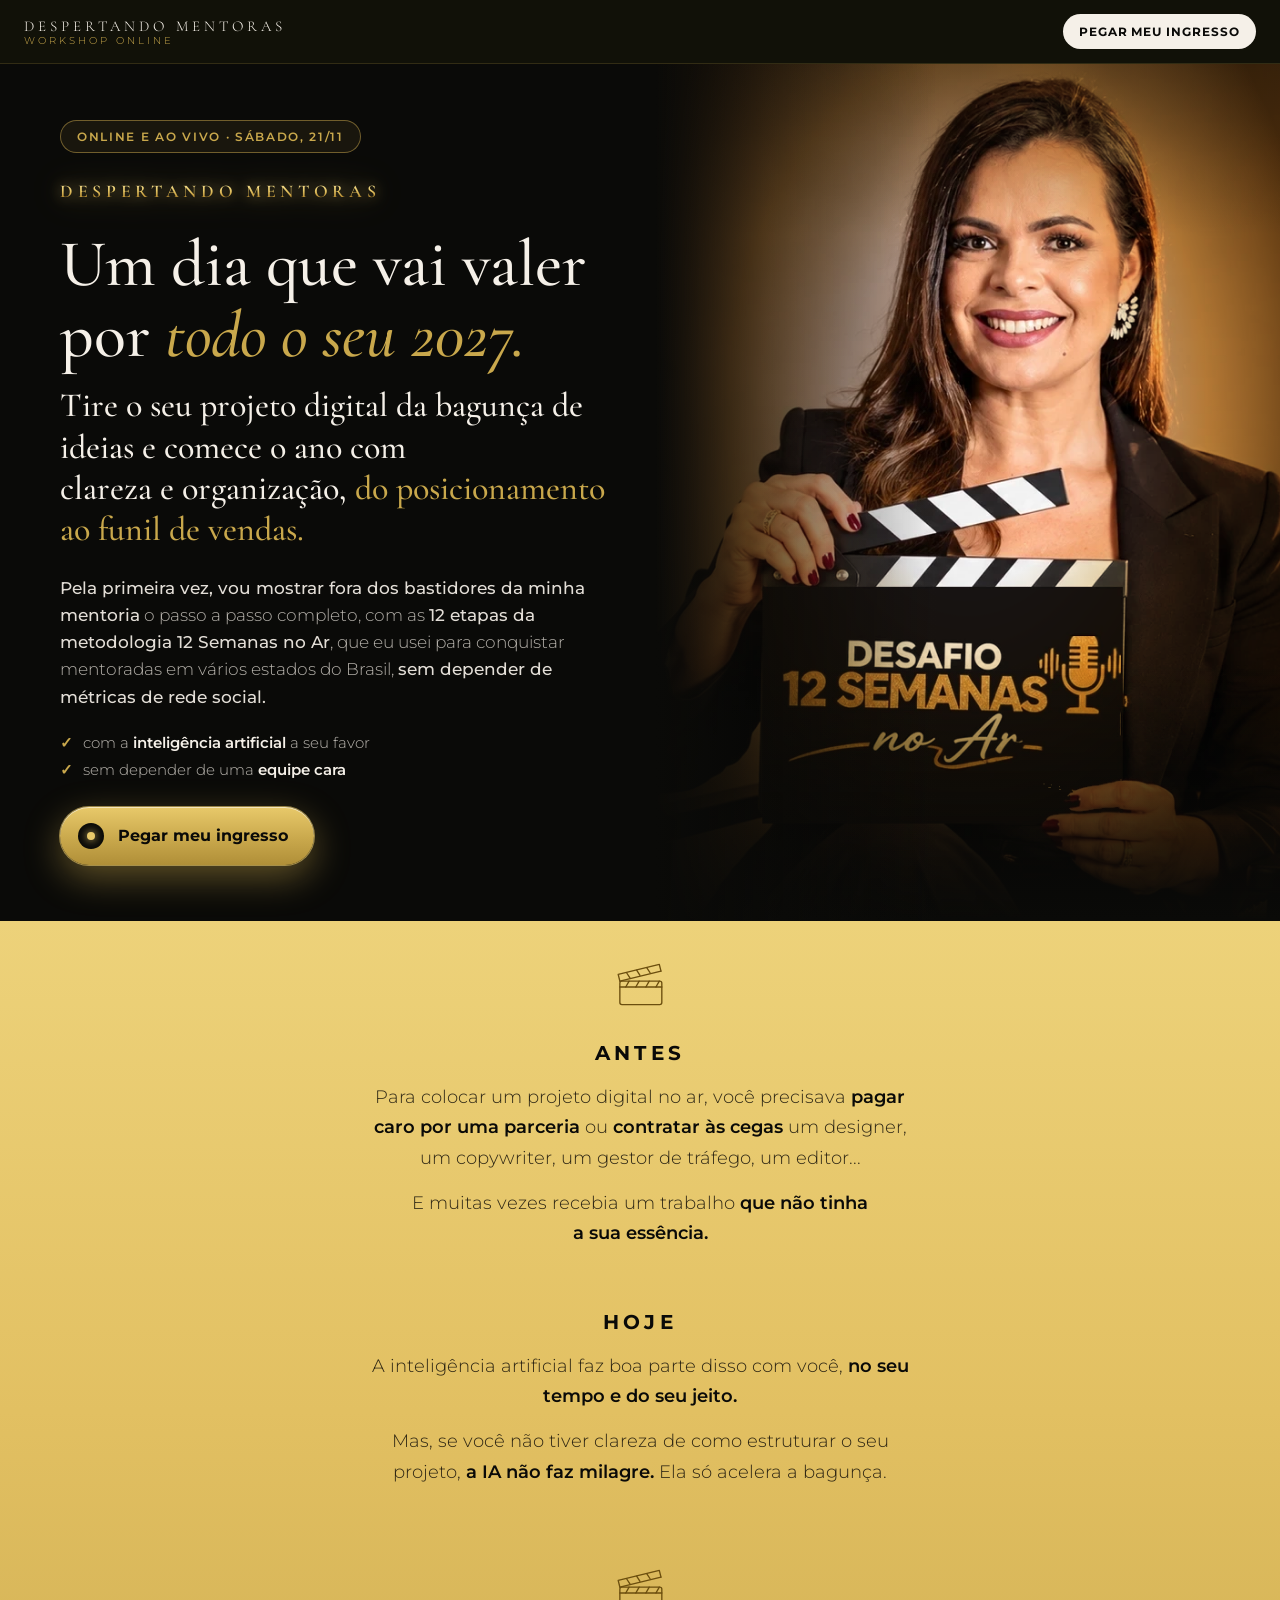
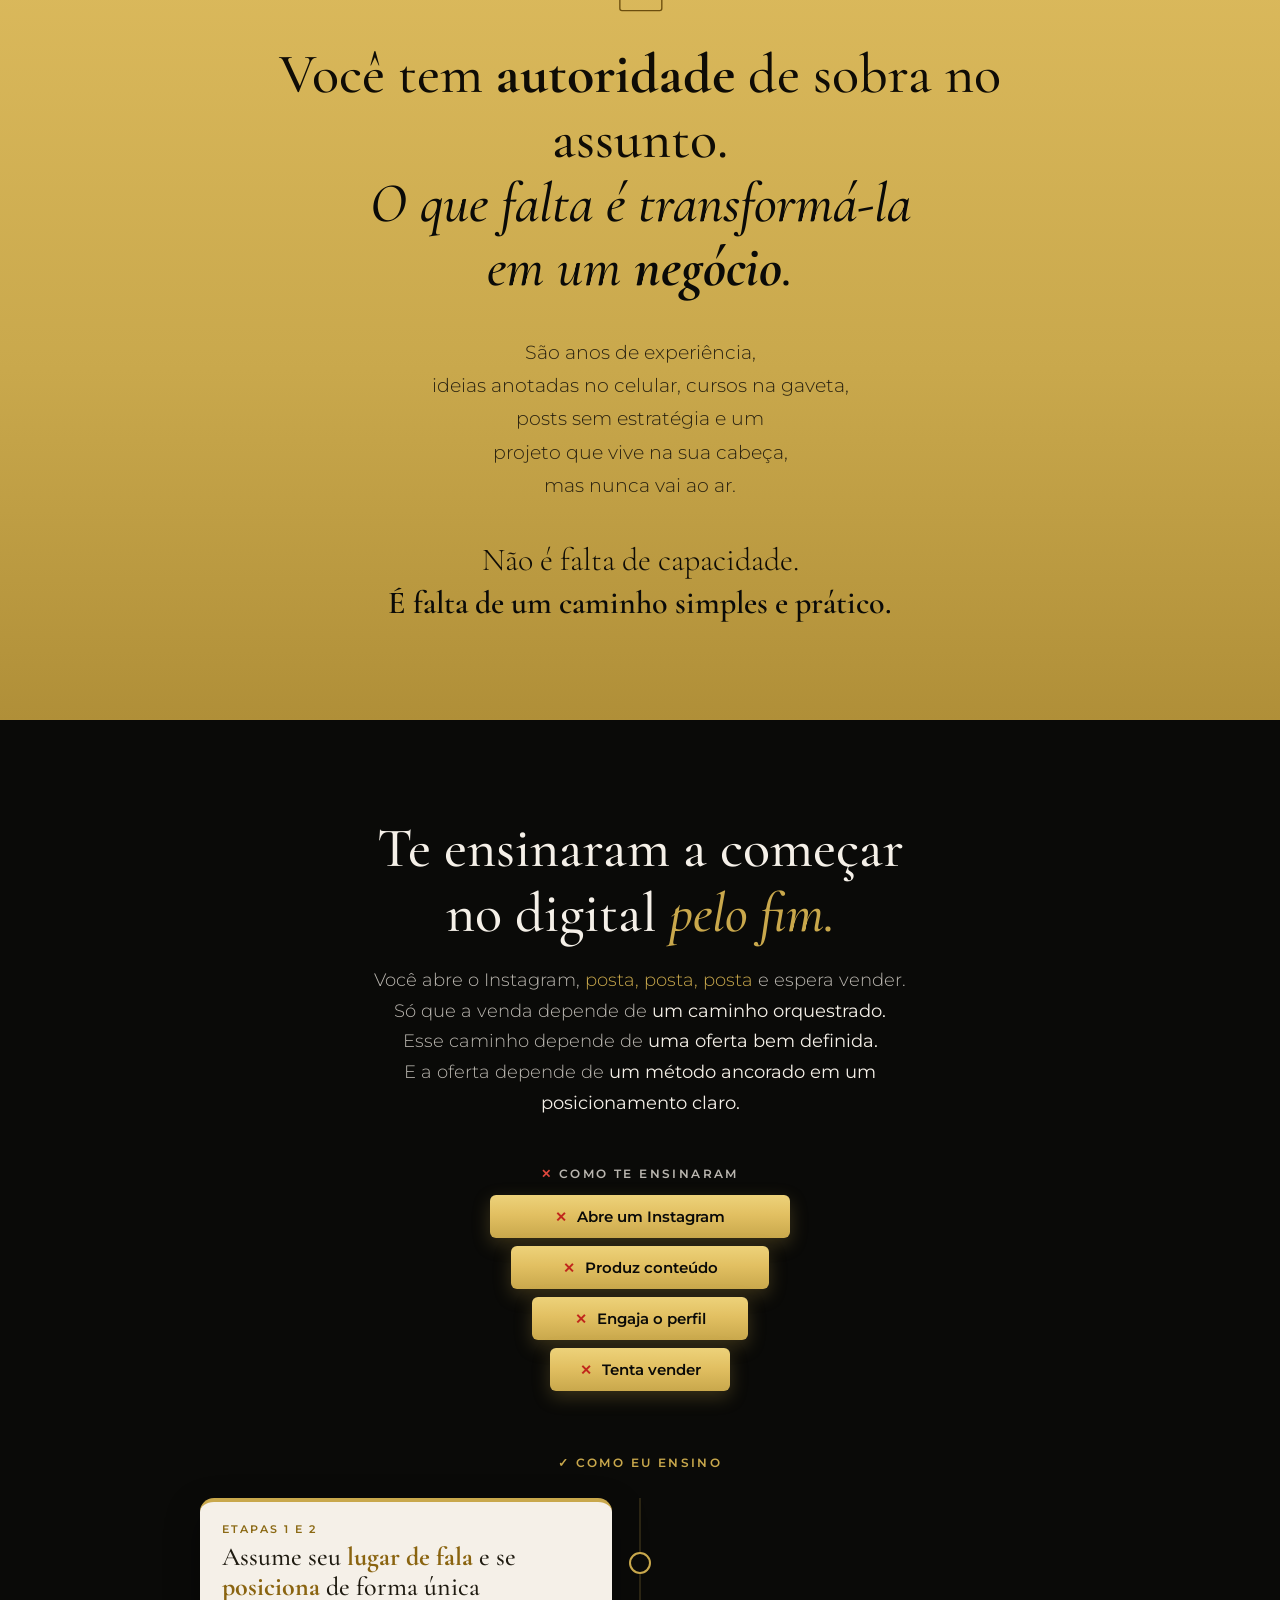
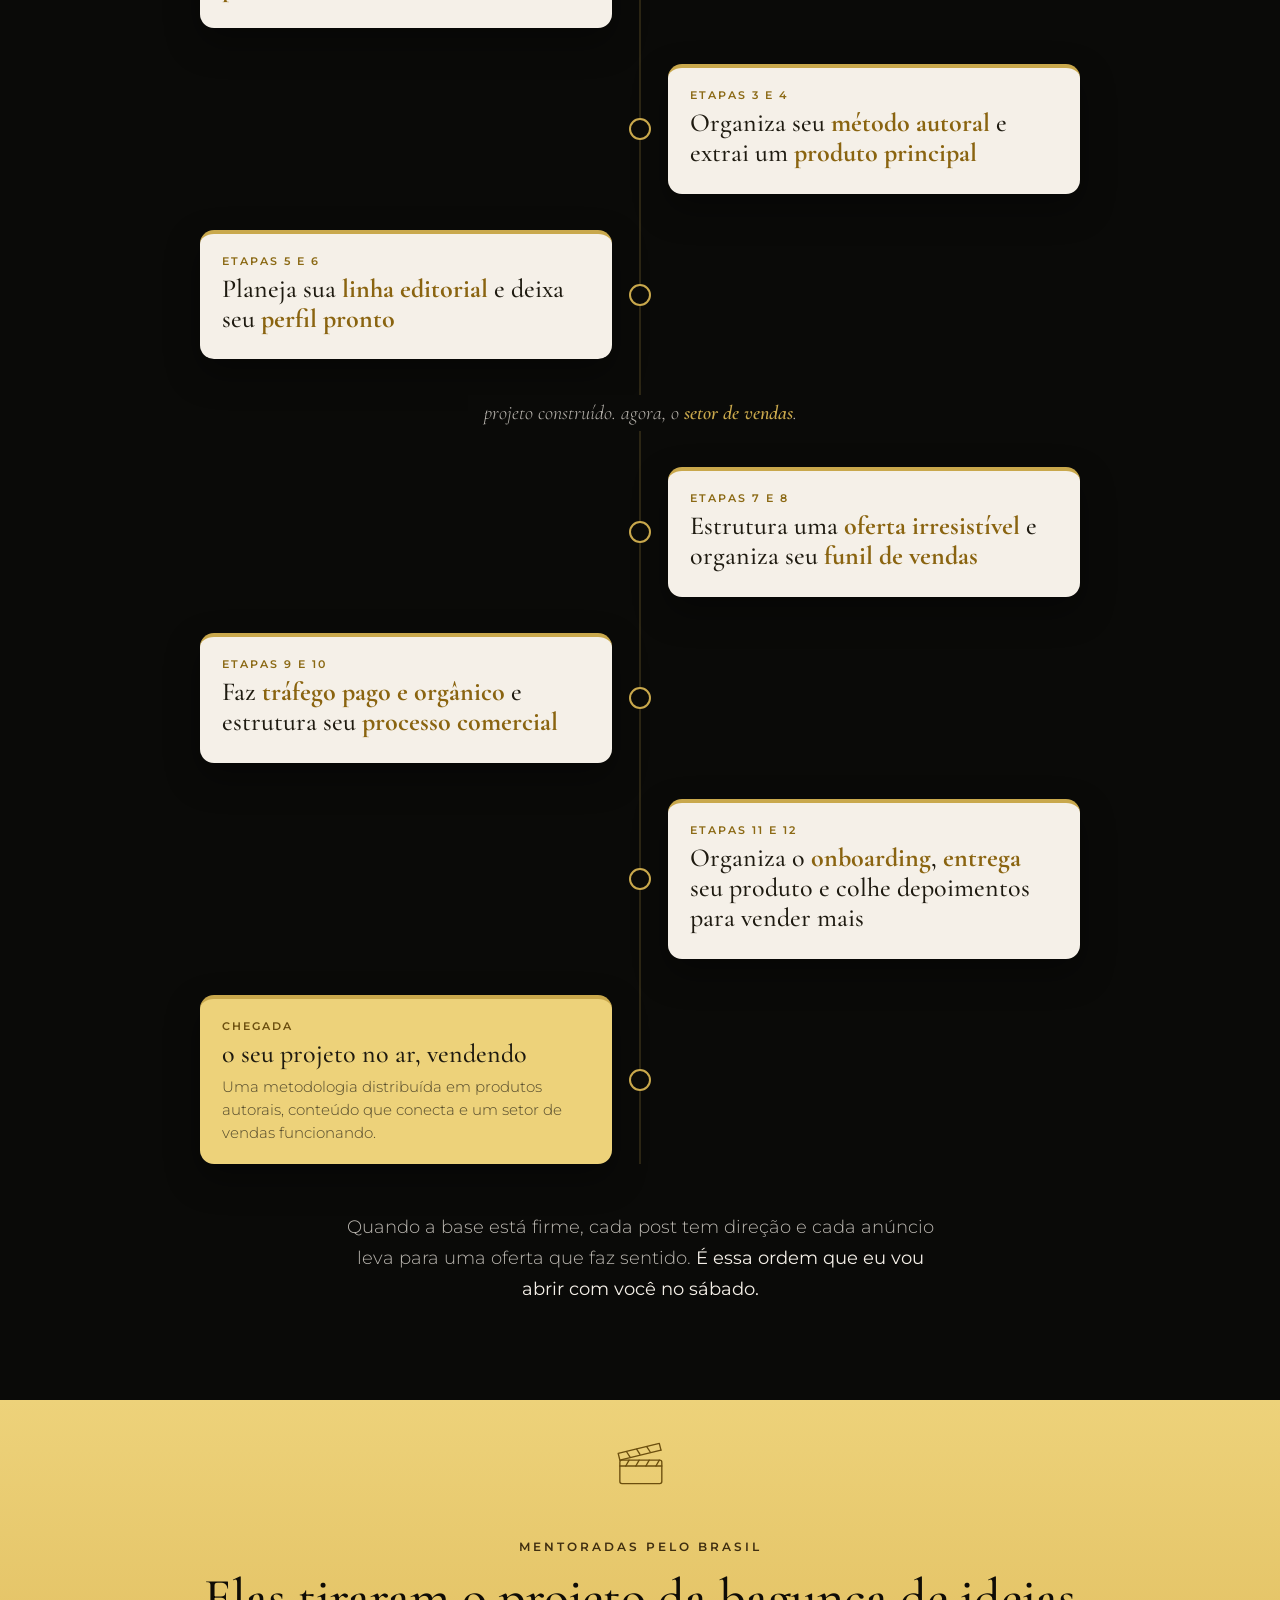
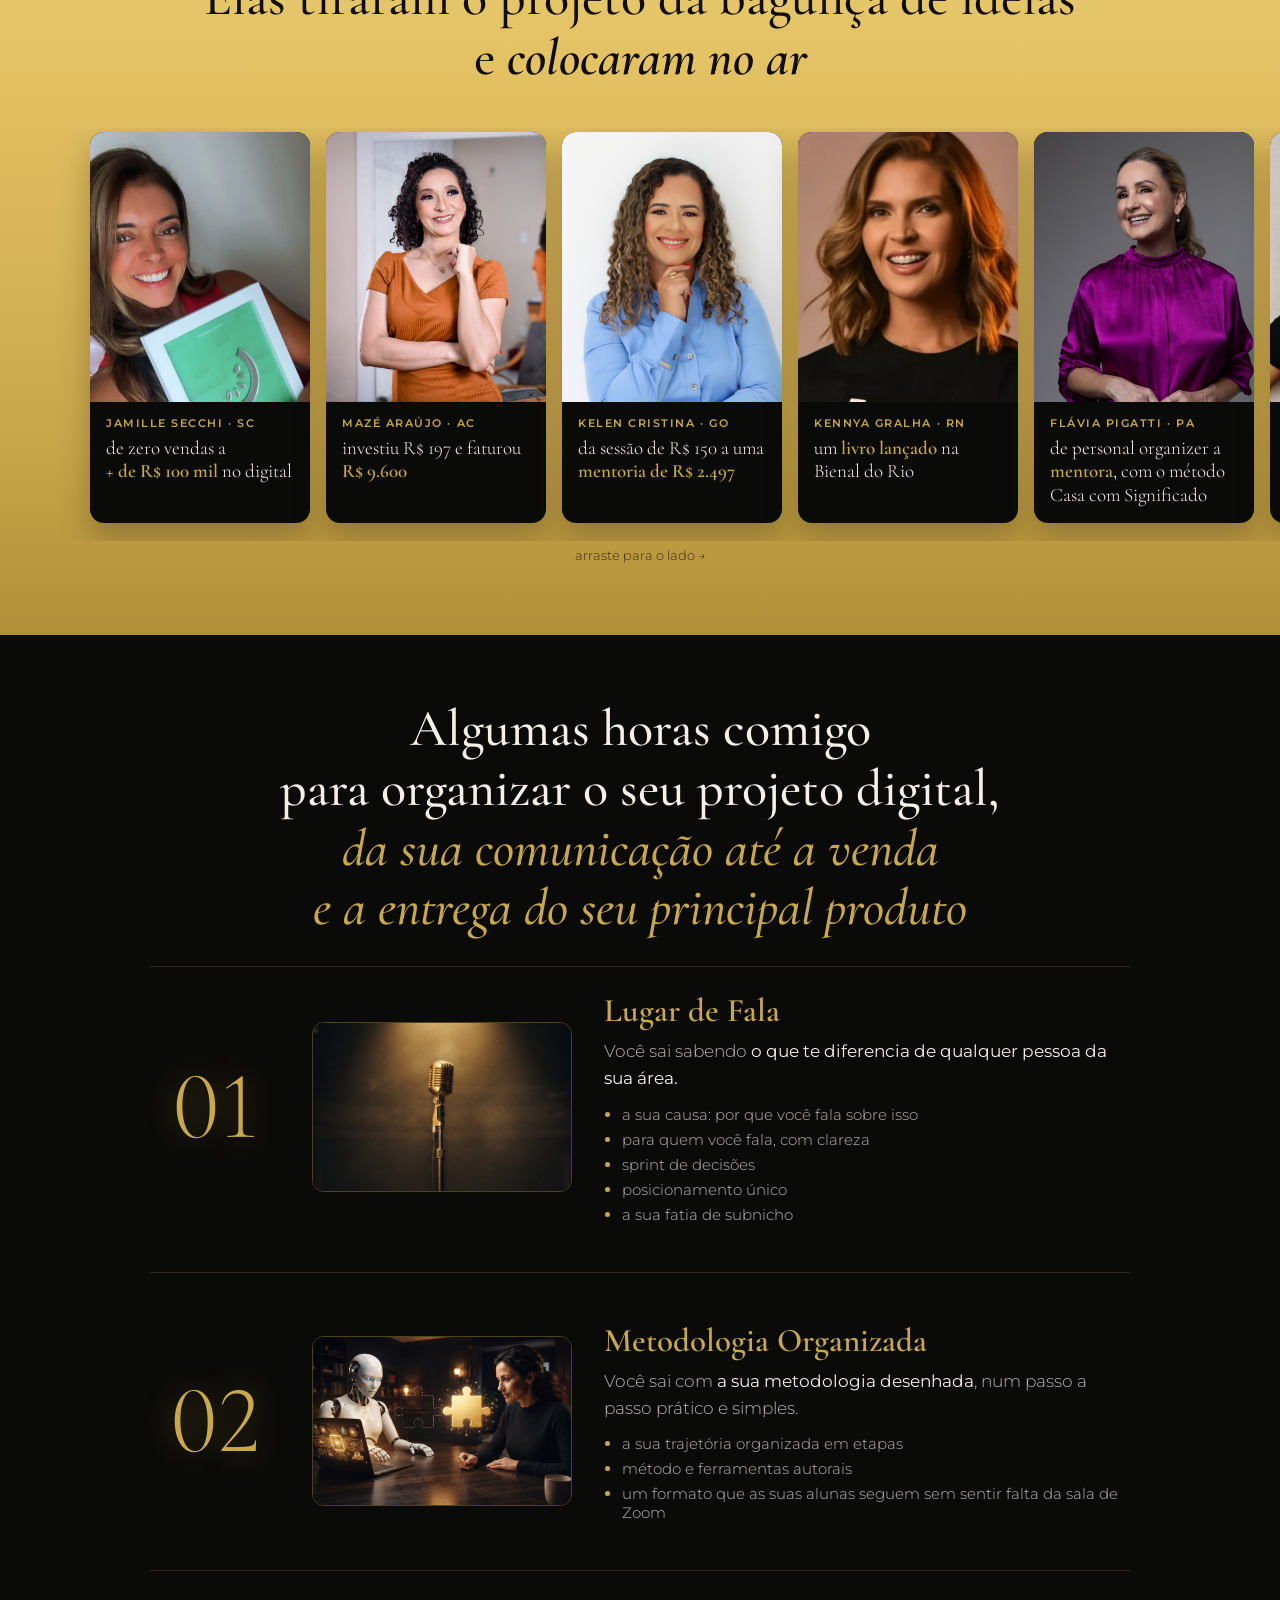
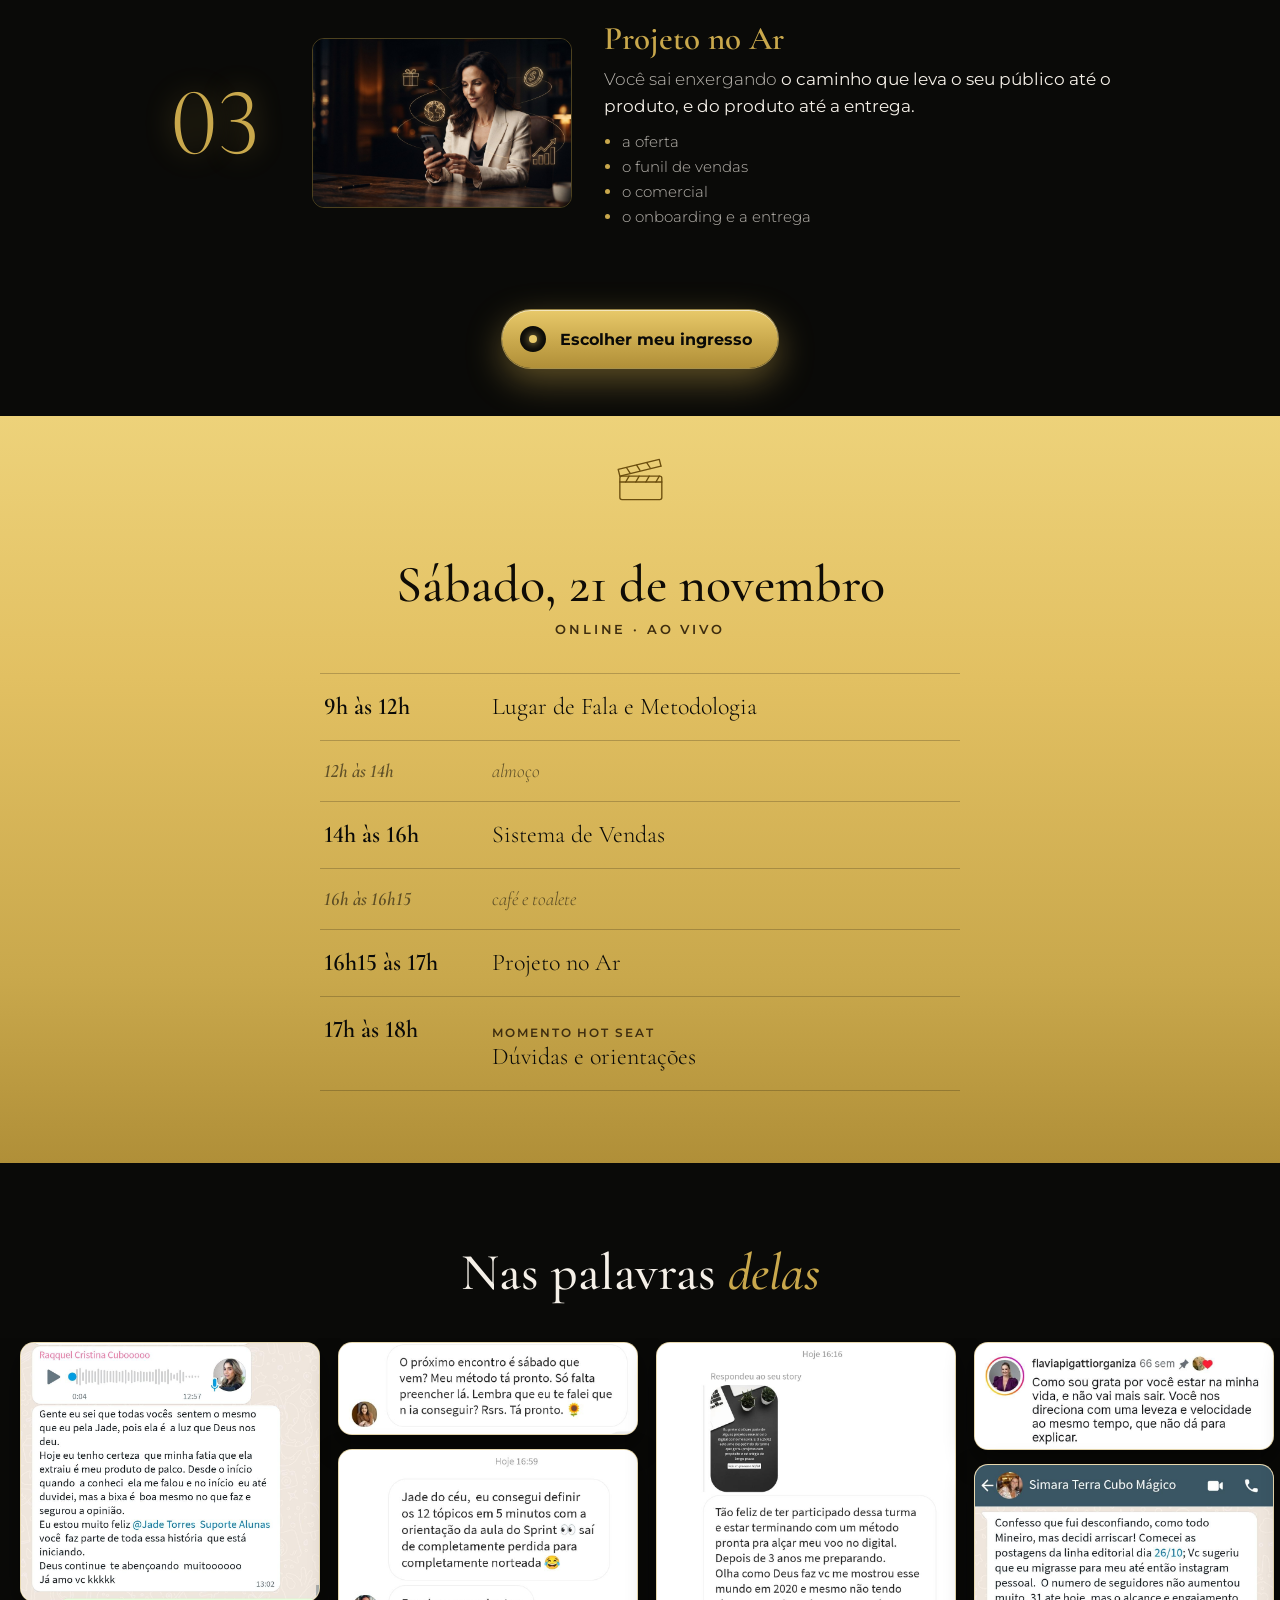
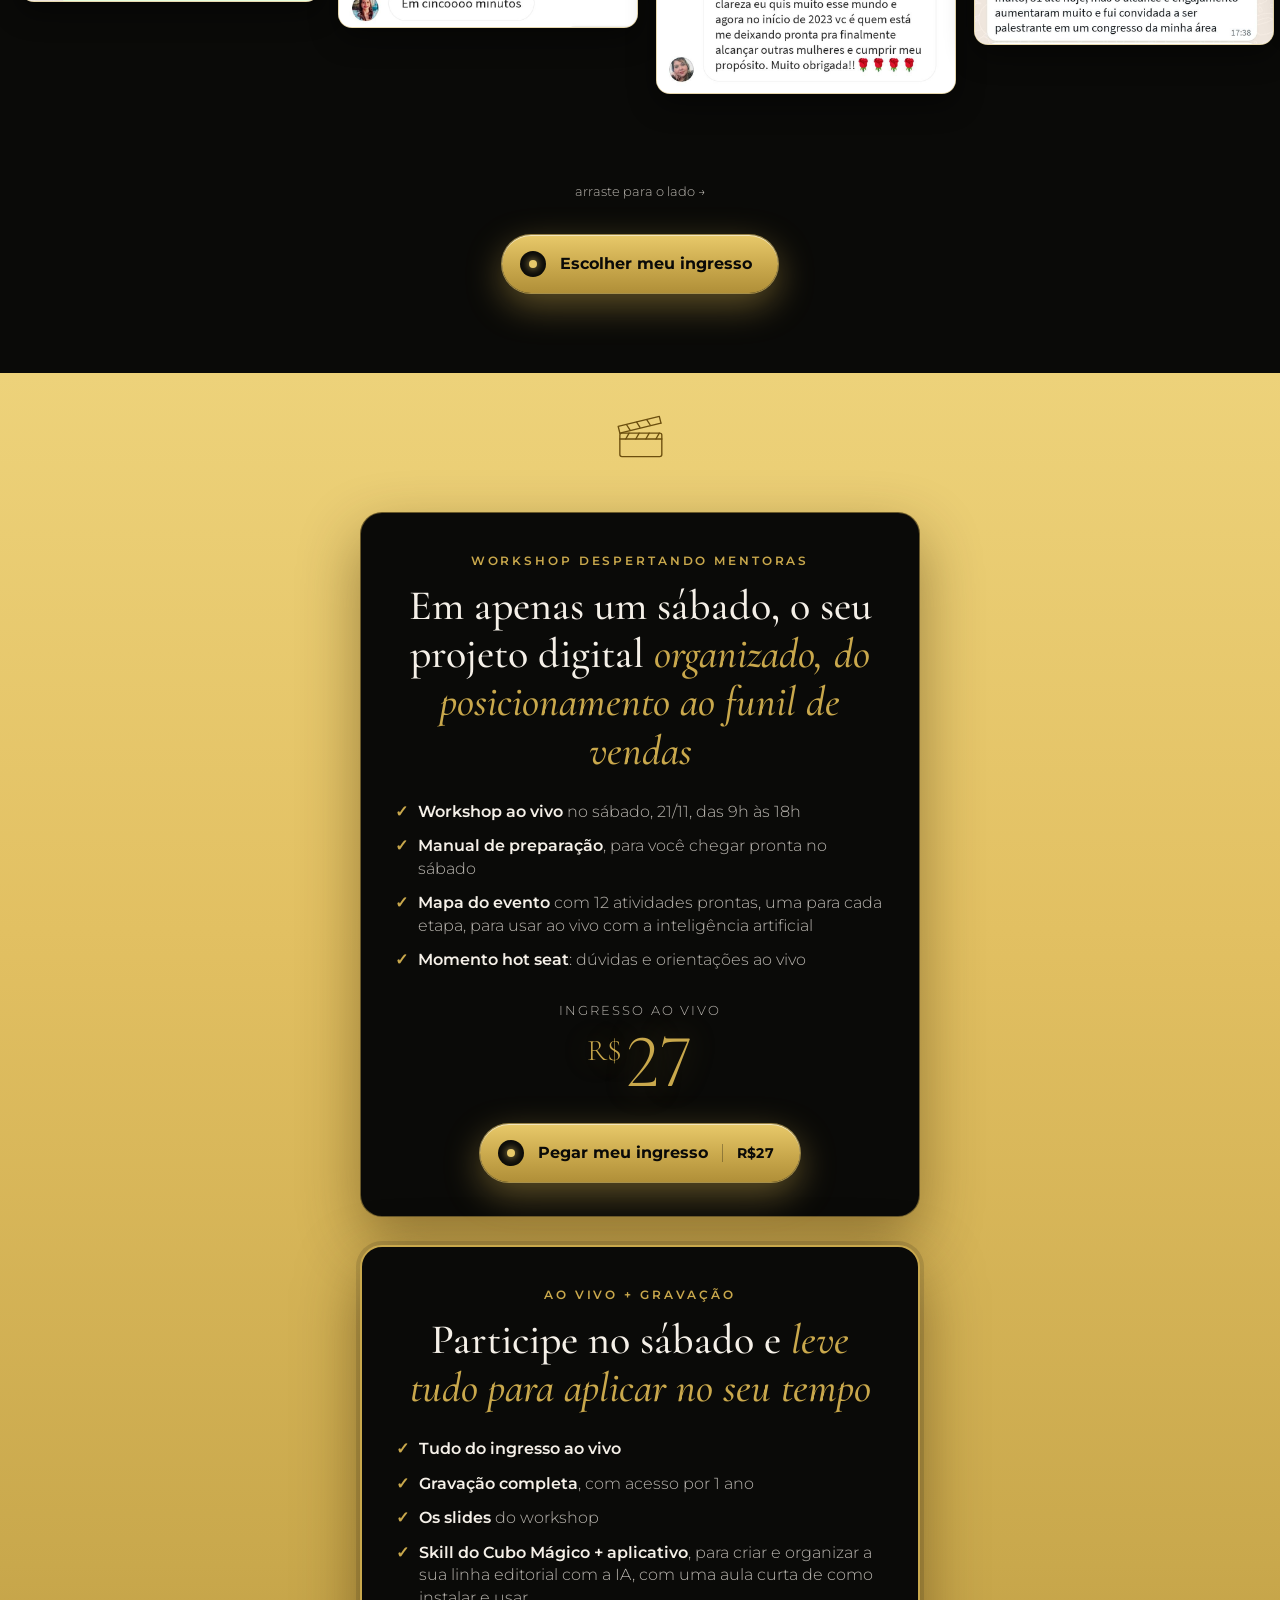
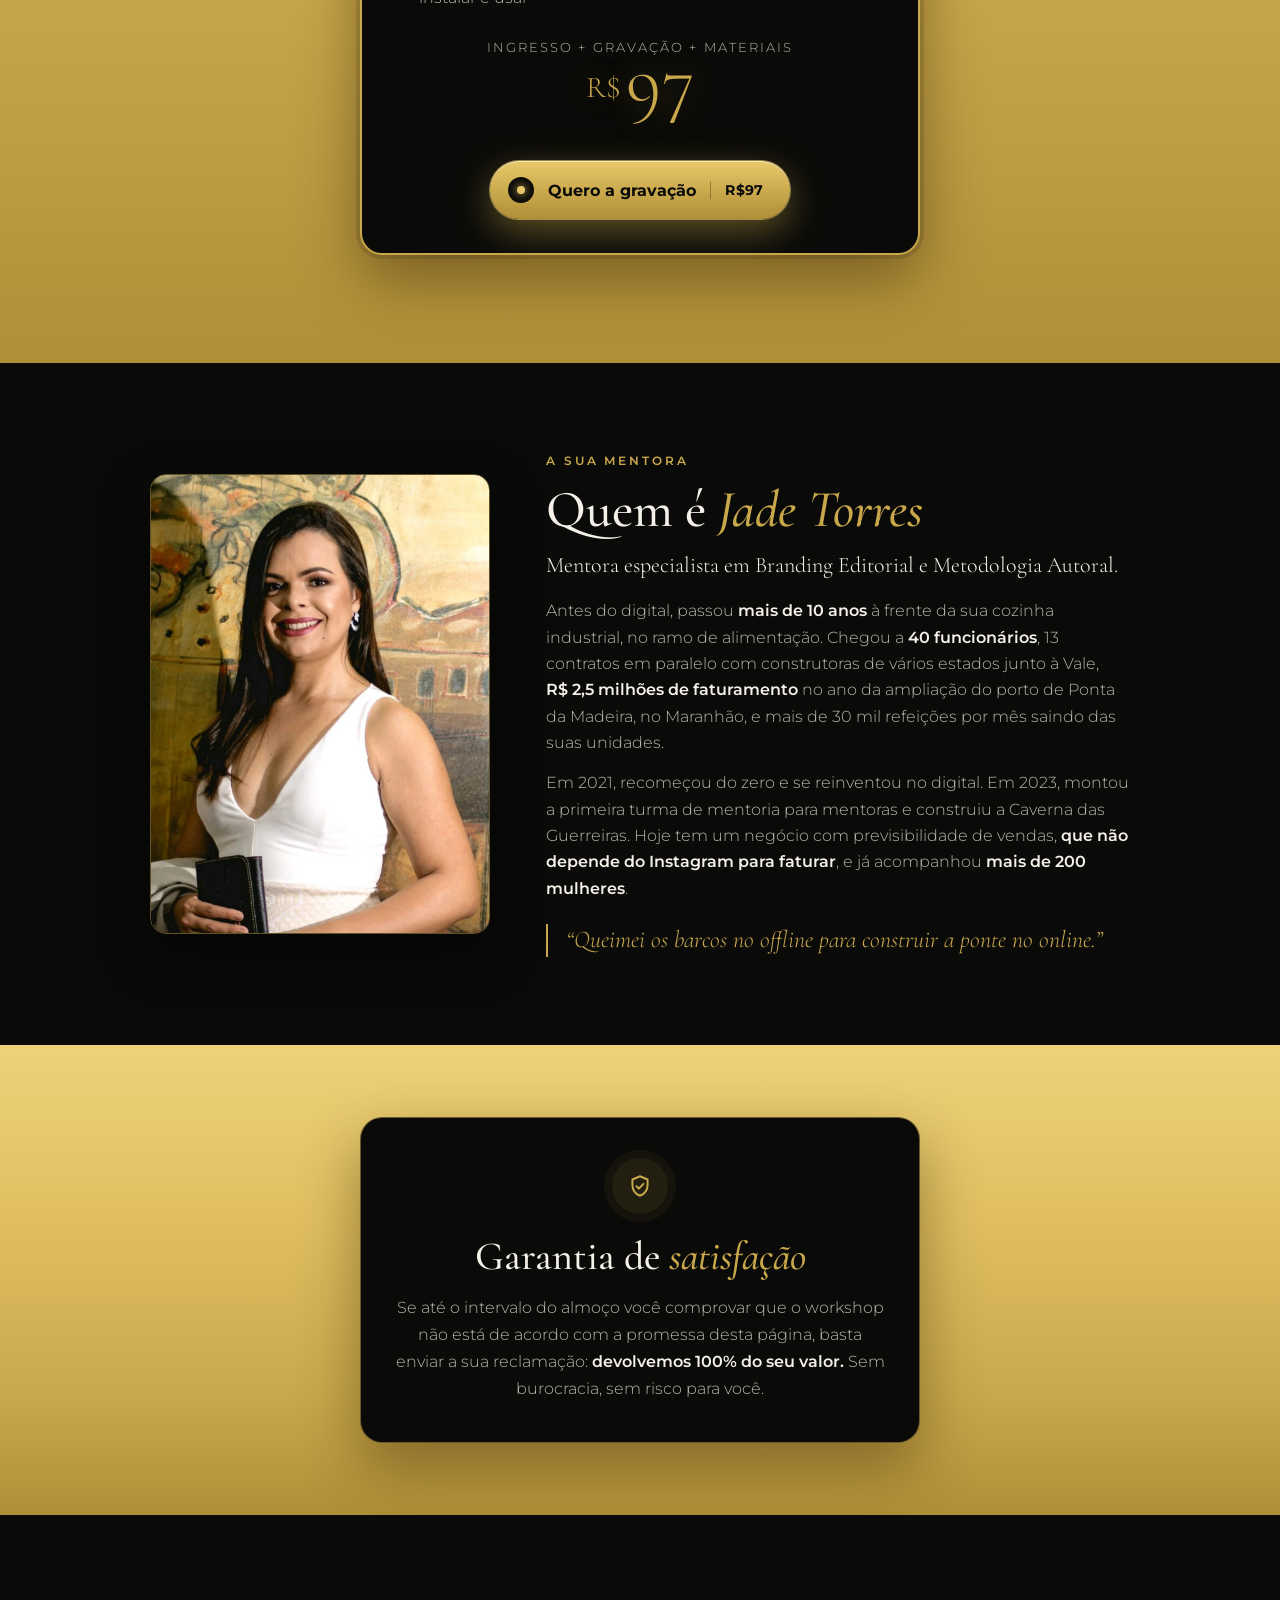
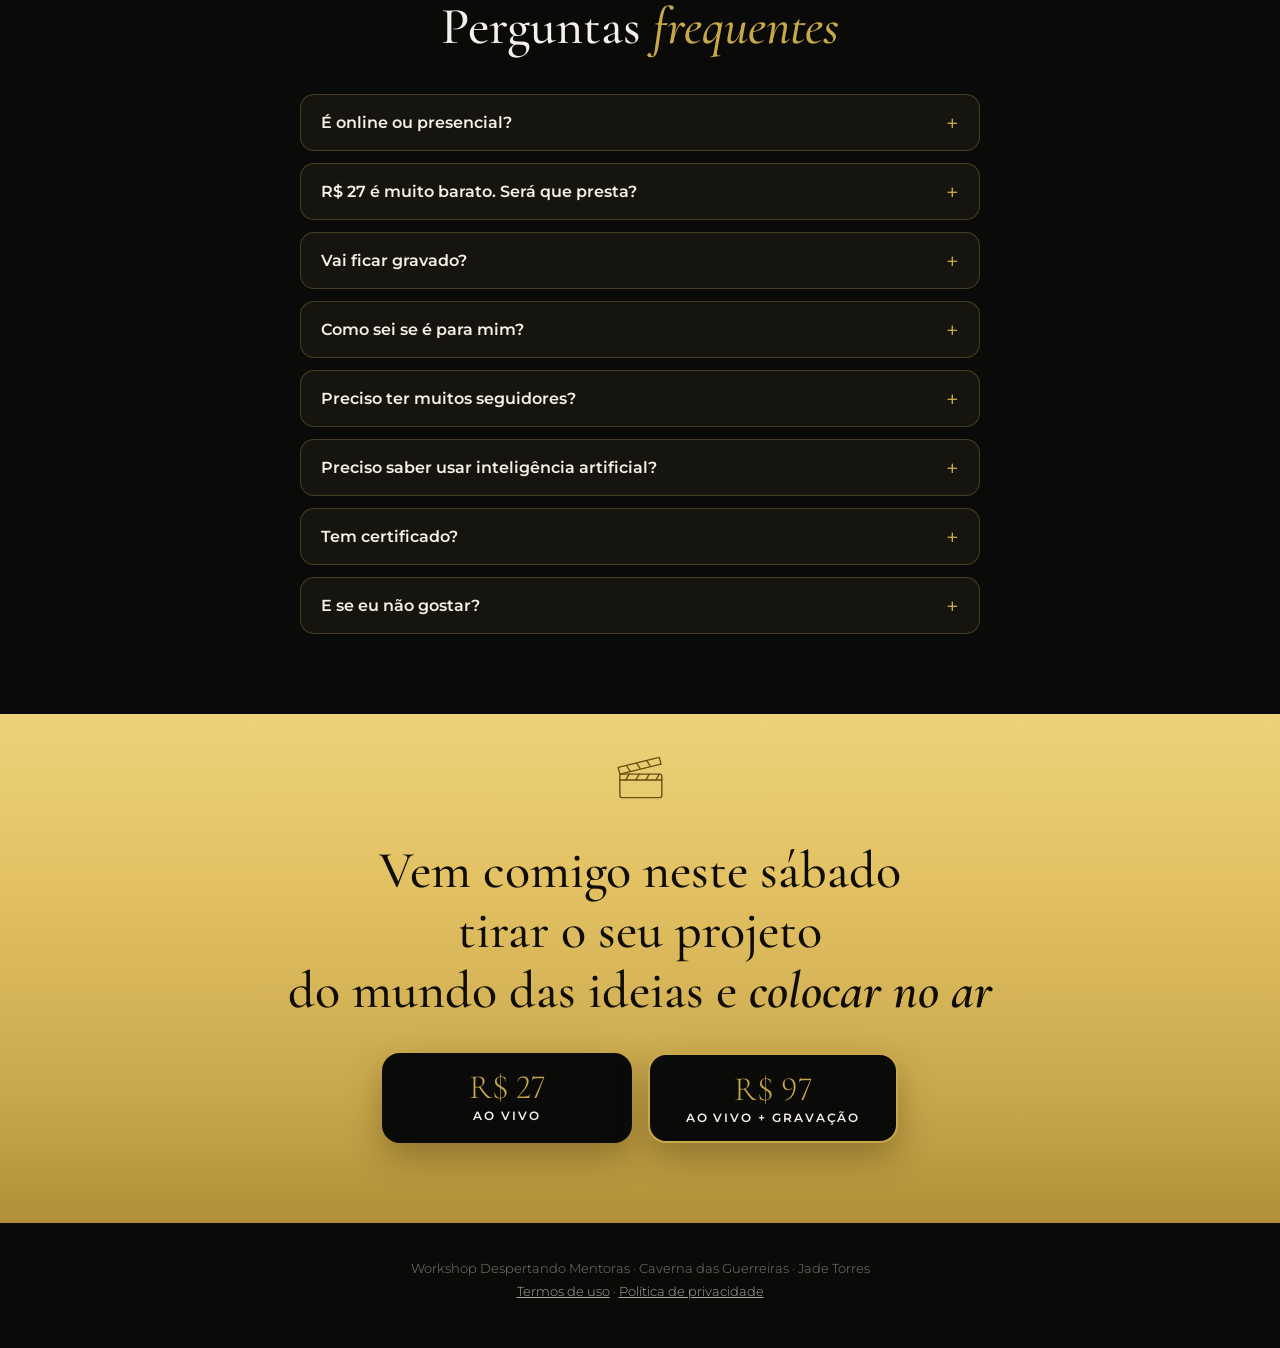
==== commit 0f153709: "Despertando Mentoras: botão dourado do topo leva às caixas Co-Authored-By: Claude Opus 5.5 <noreply@" ====
--- a/despertandomentoras/index.html
+++ b/despertandomentoras/index.html
@@ -394,7 +394,7 @@
       <li>com a <b>inteligência artificial</b> a seu favor</li>
       <li>sem depender de uma <b>equipe cara</b></li>
     </ul>
-    <a class="cta" href="https://pay.kiwify.com.br/SeZuRuN"><span class="ponto" aria-hidden="true"></span>Pegar meu ingresso<span class="preco">R$27</span></a>
+    <a class="cta" href="#oferta"><span class="ponto" aria-hidden="true"></span>Pegar meu ingresso</a>
   </div>
   <div class="foto">
     <img id="foto-jade" src="fotos/jade-claquete-cadeira-limpa.webp" alt="Jade Torres">
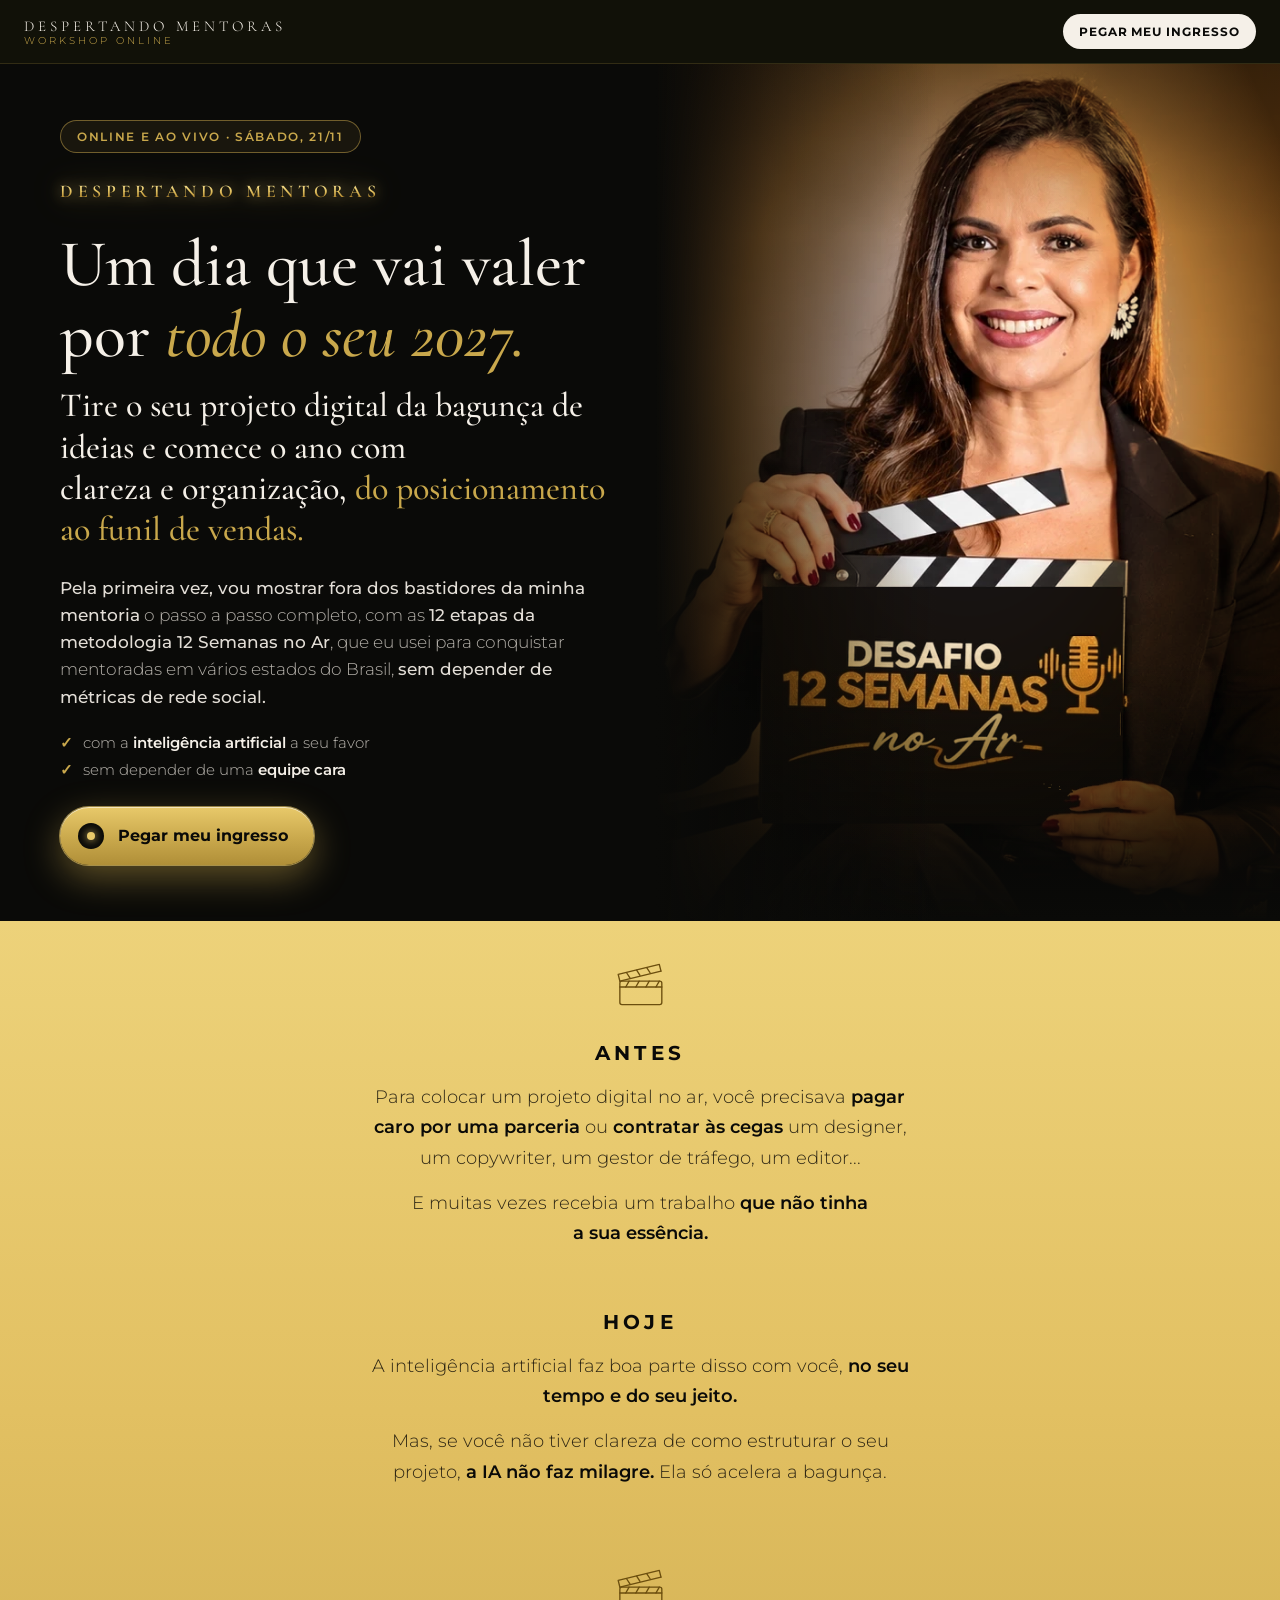
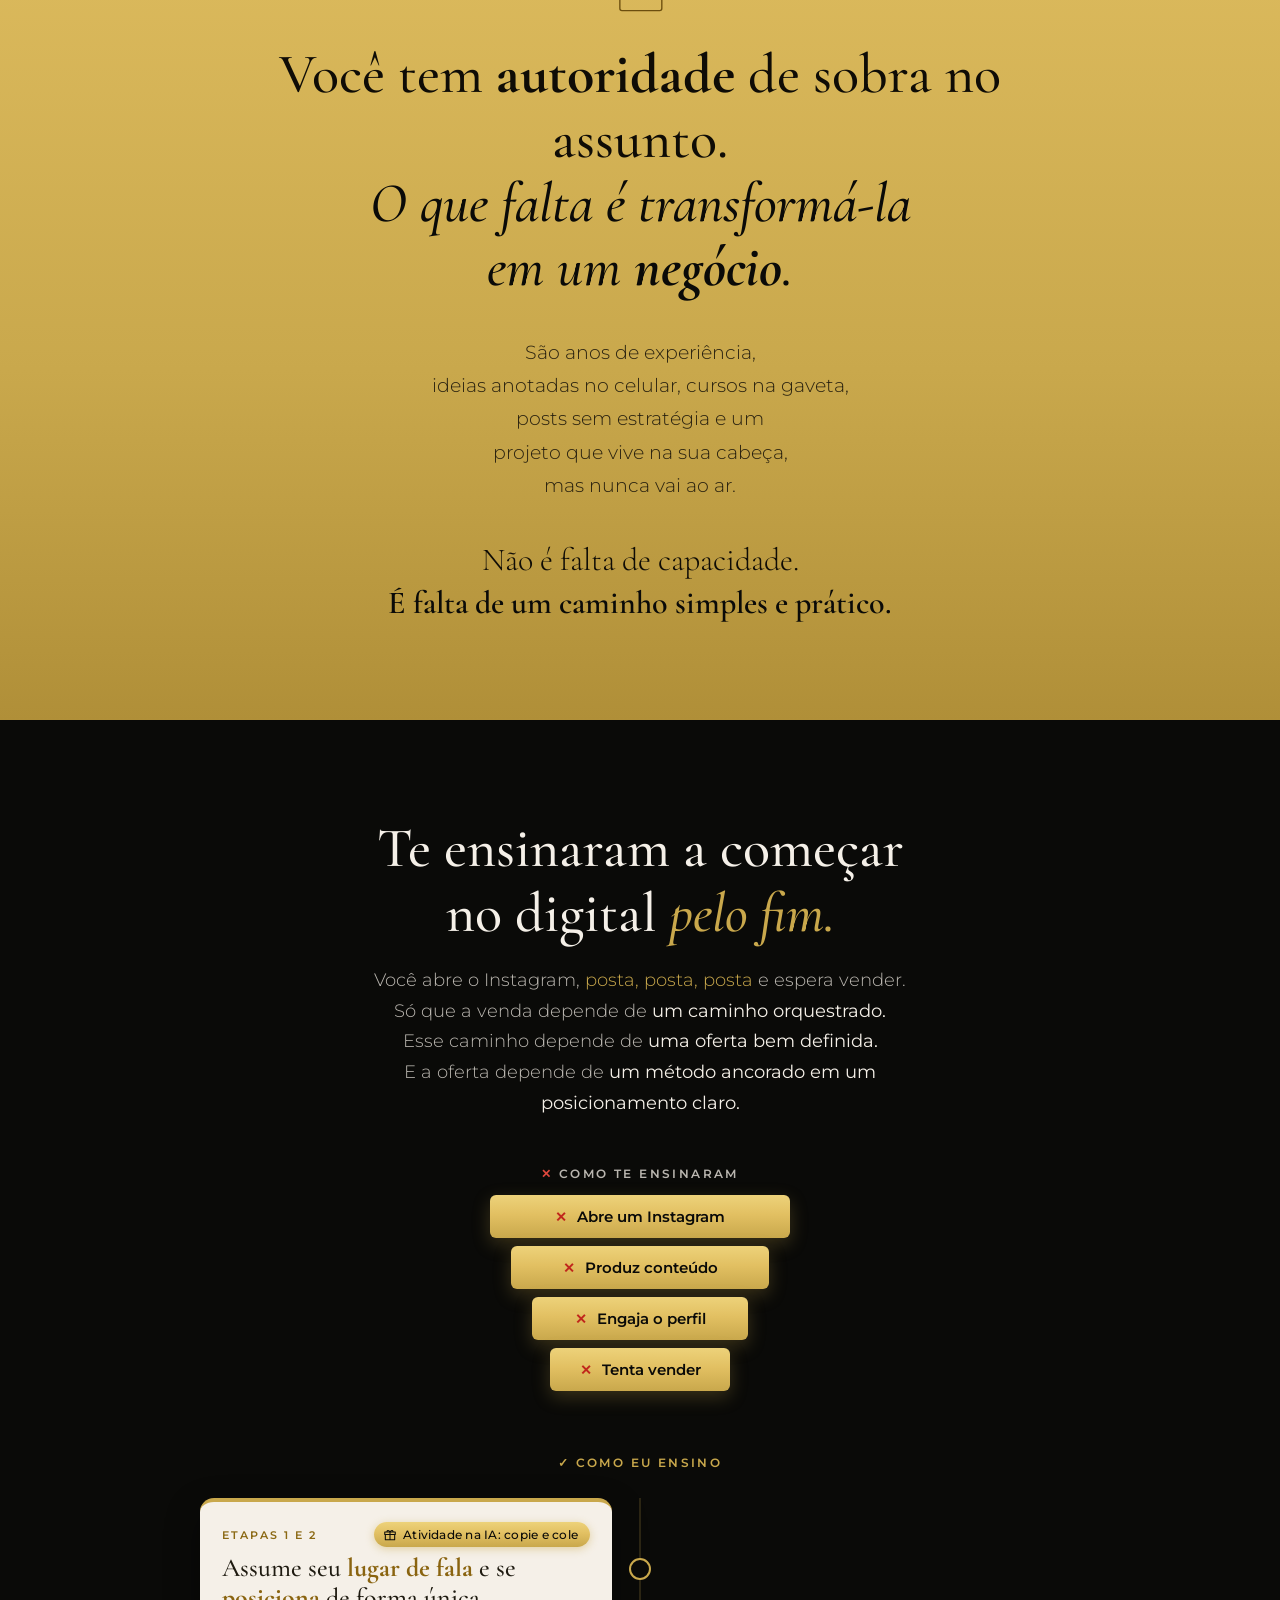
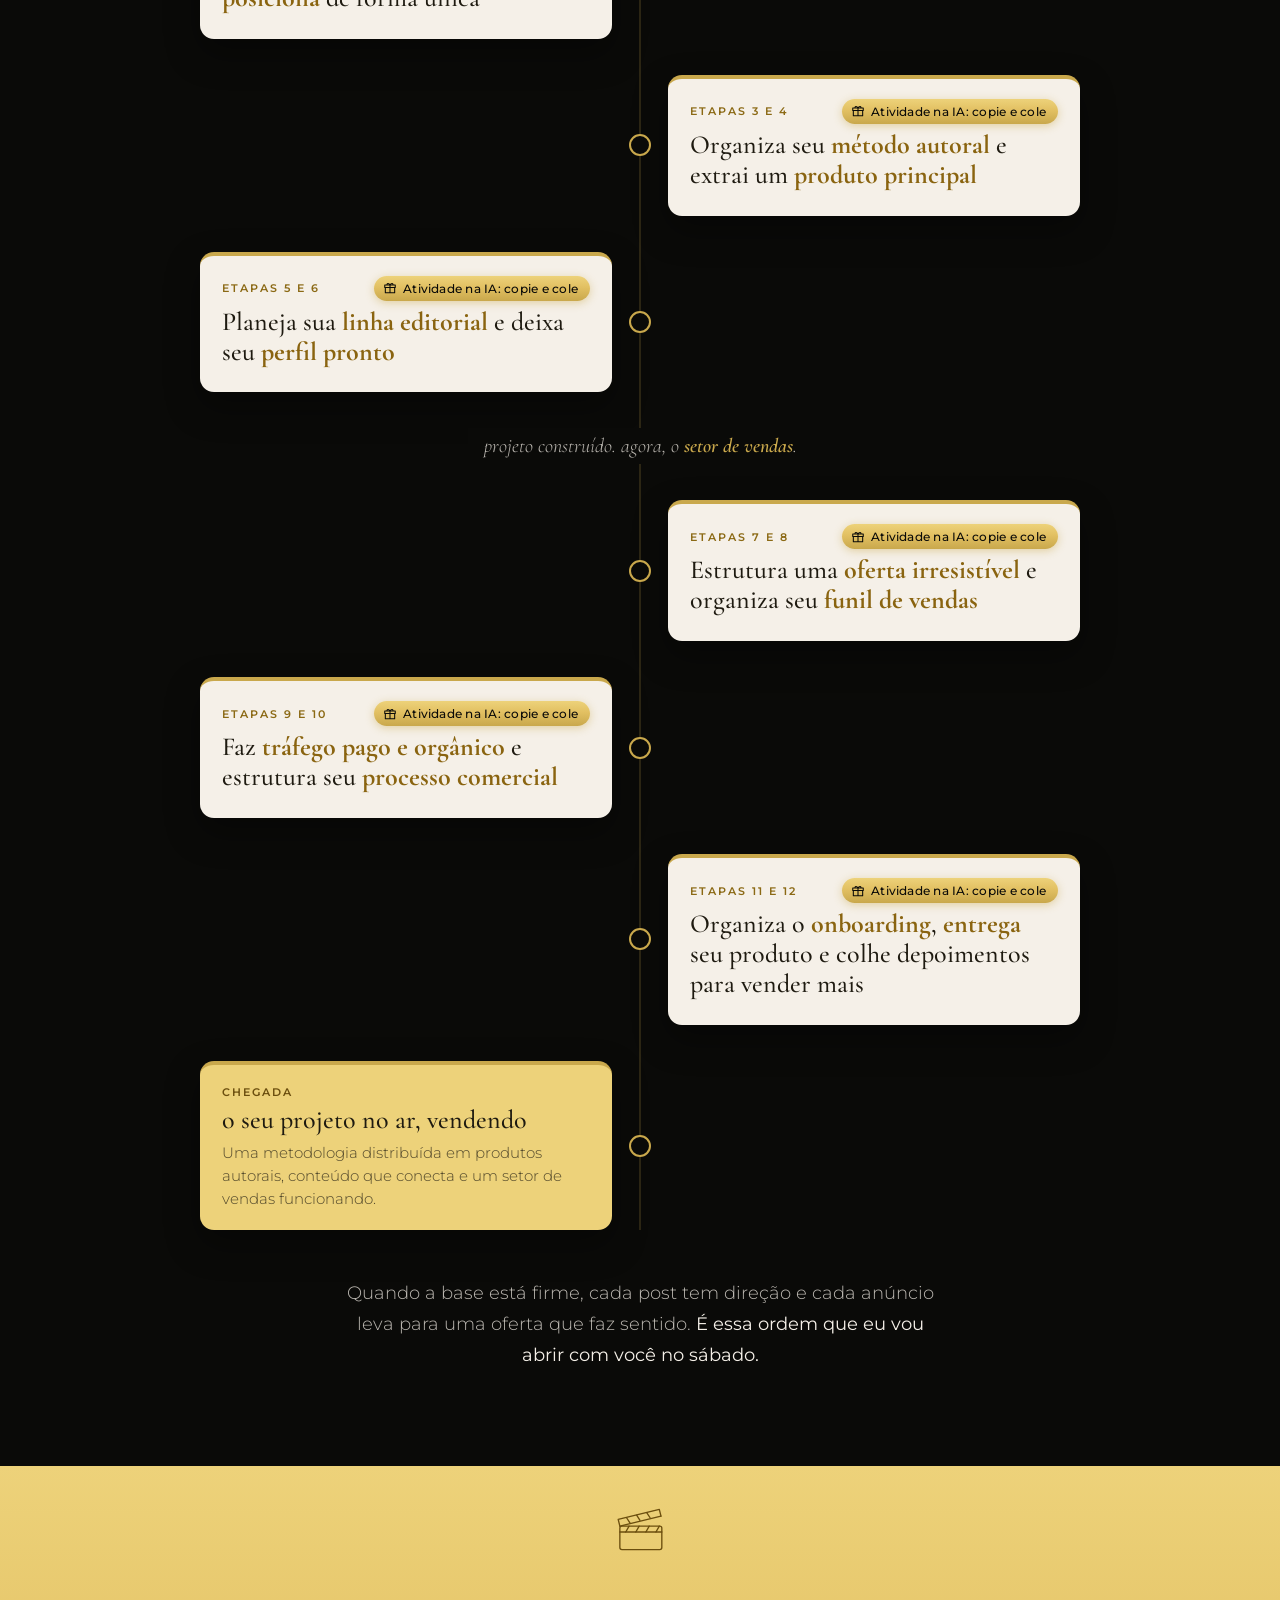
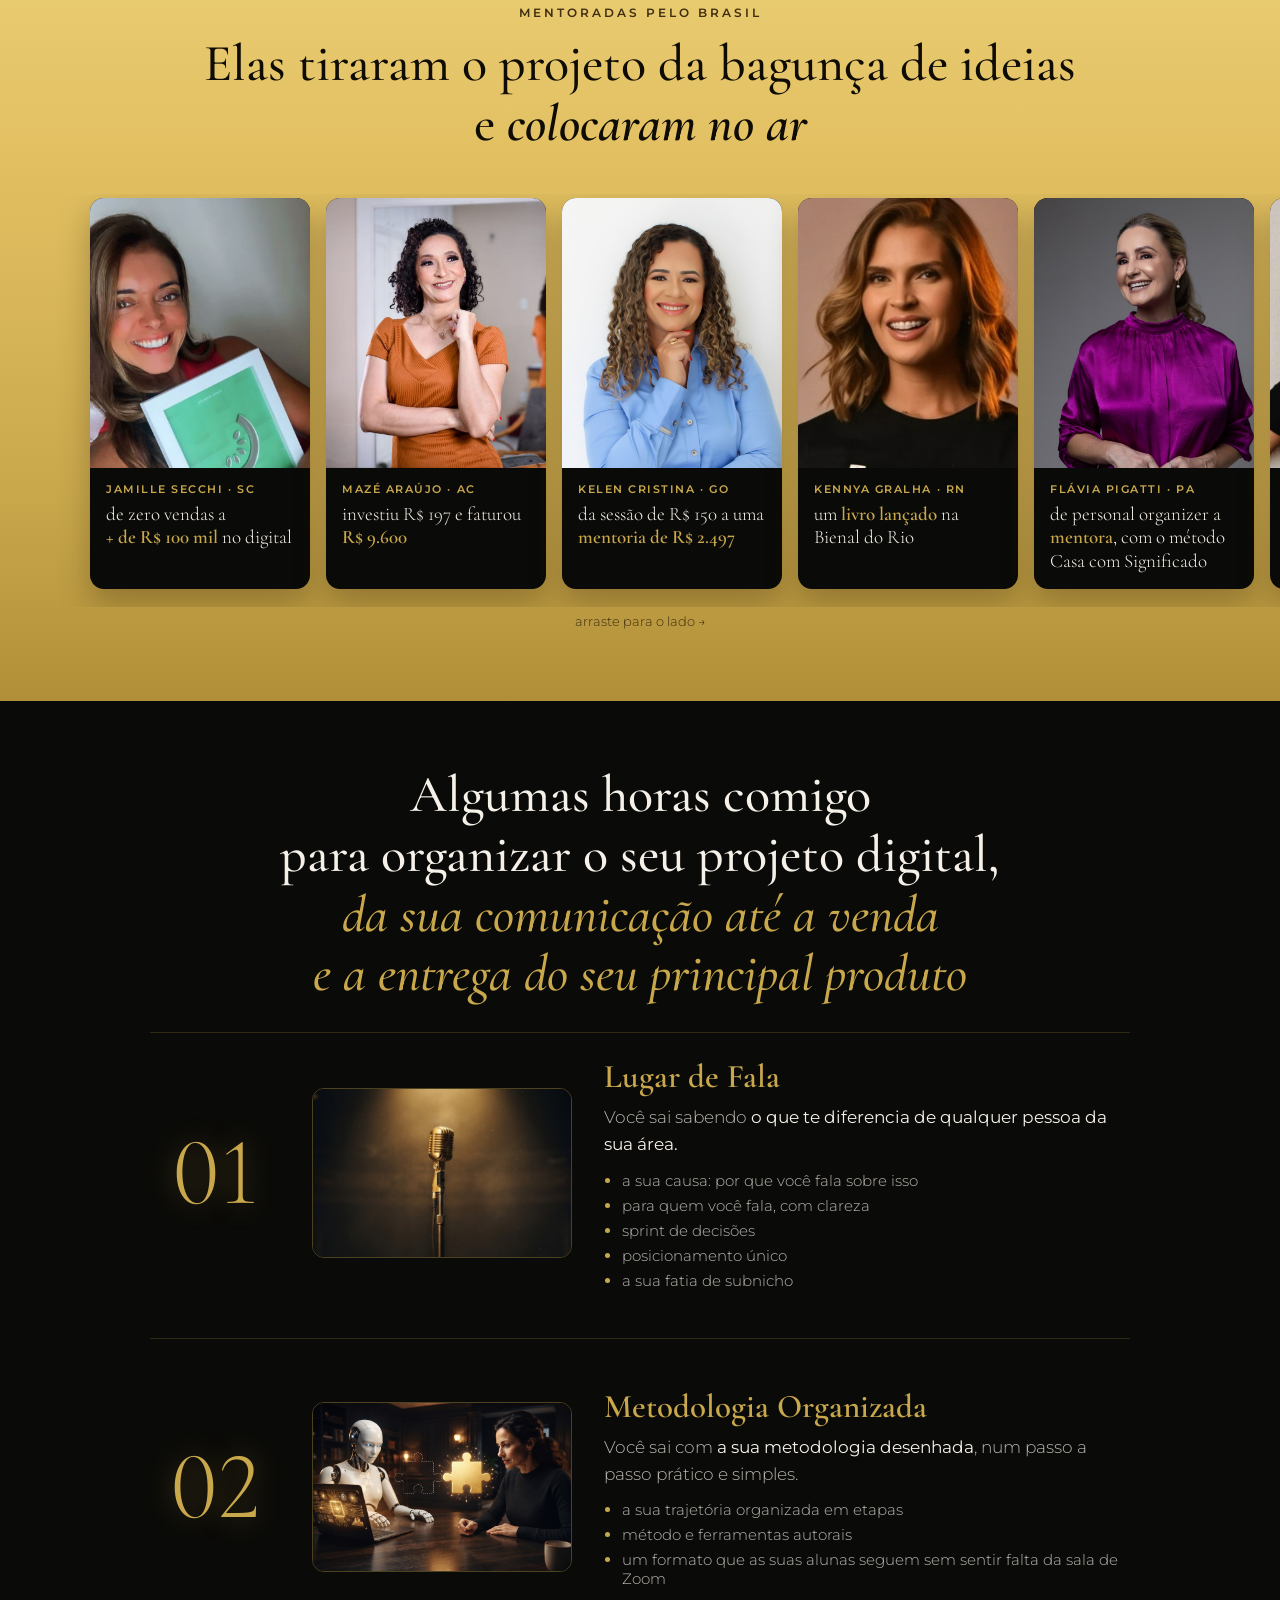
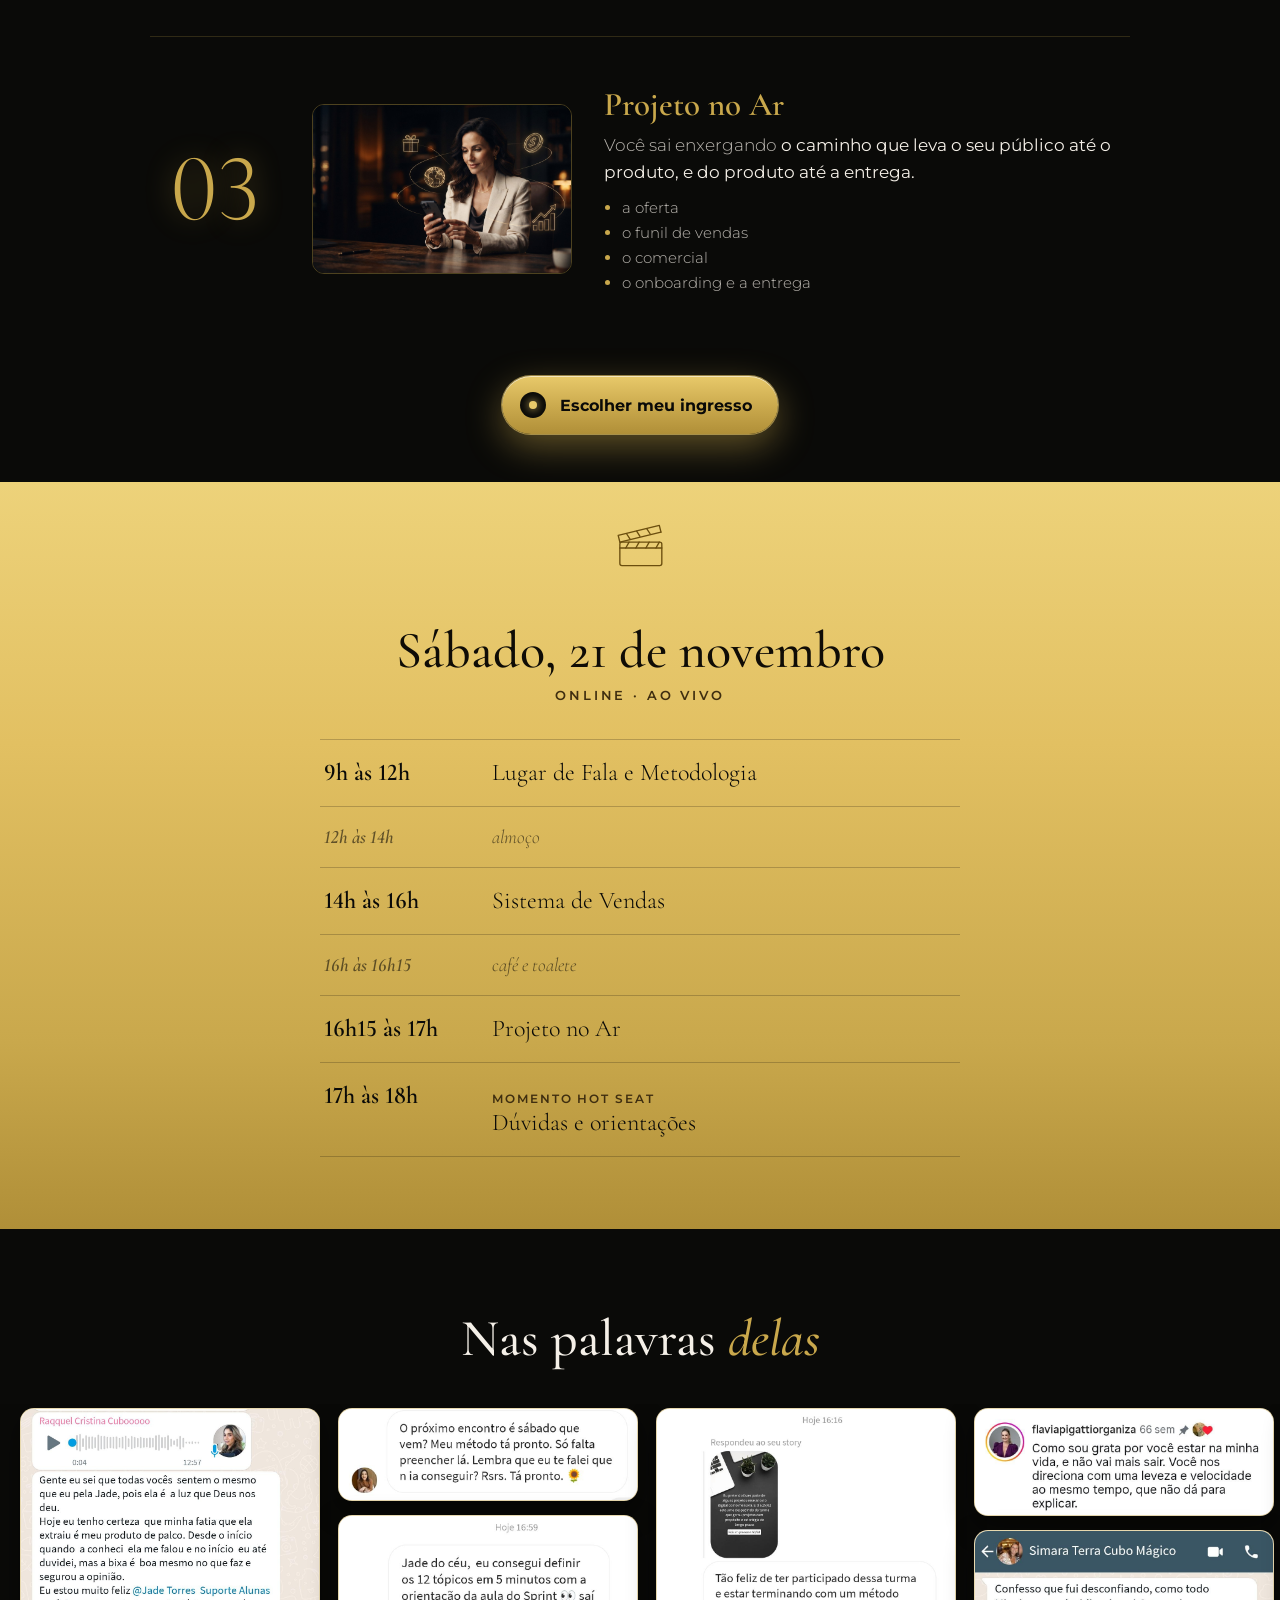
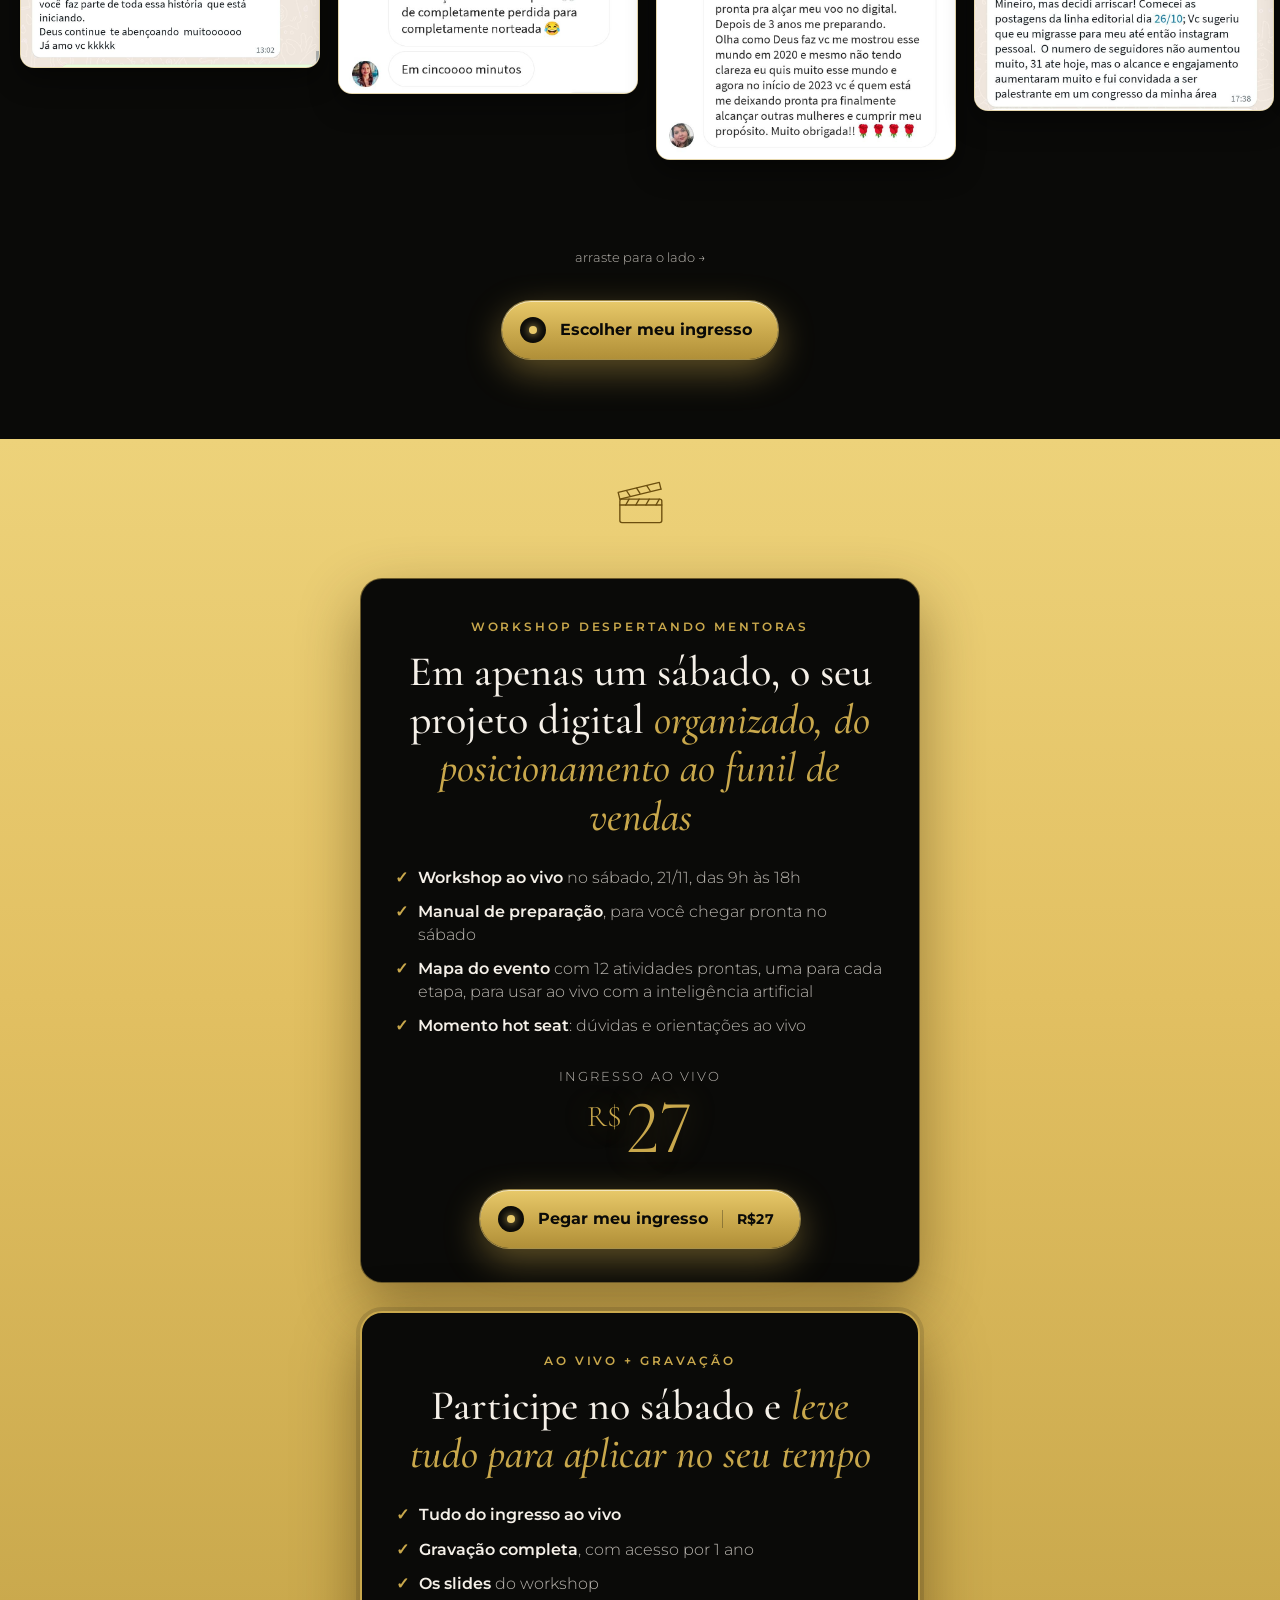
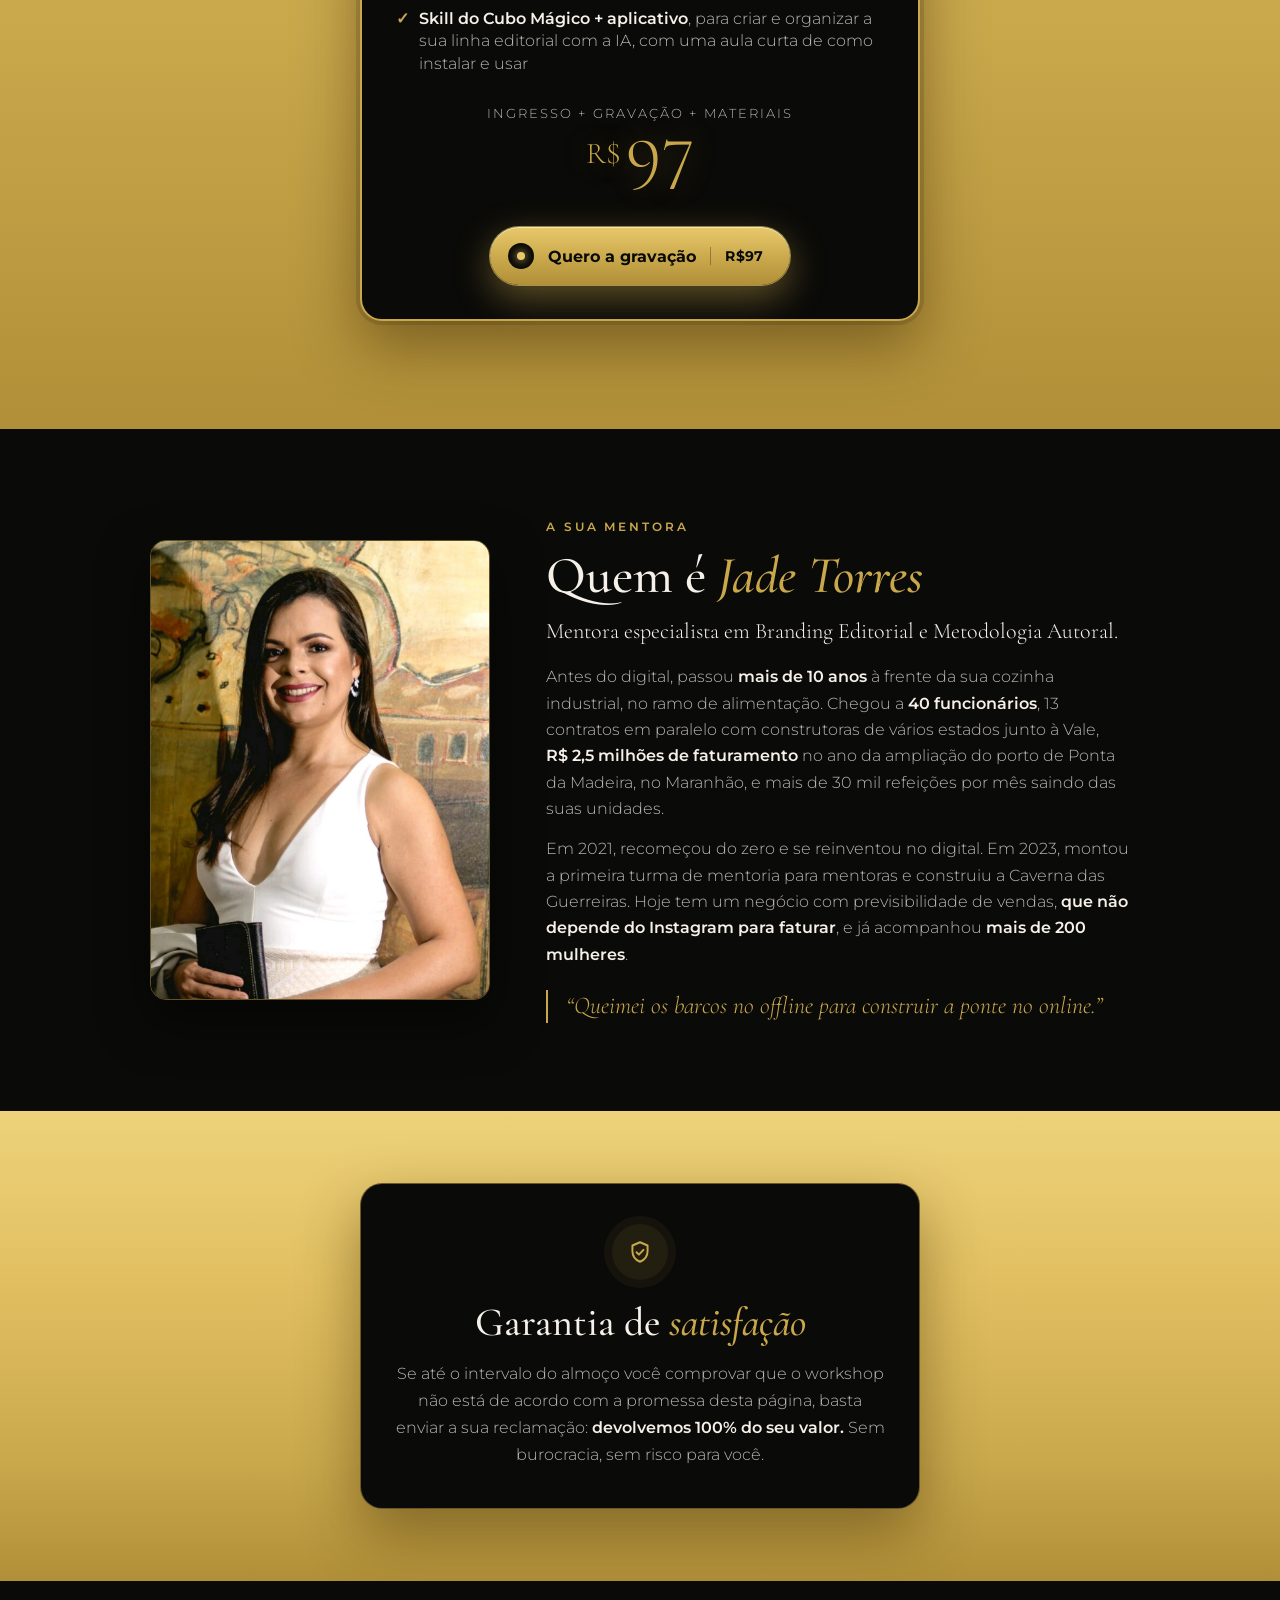
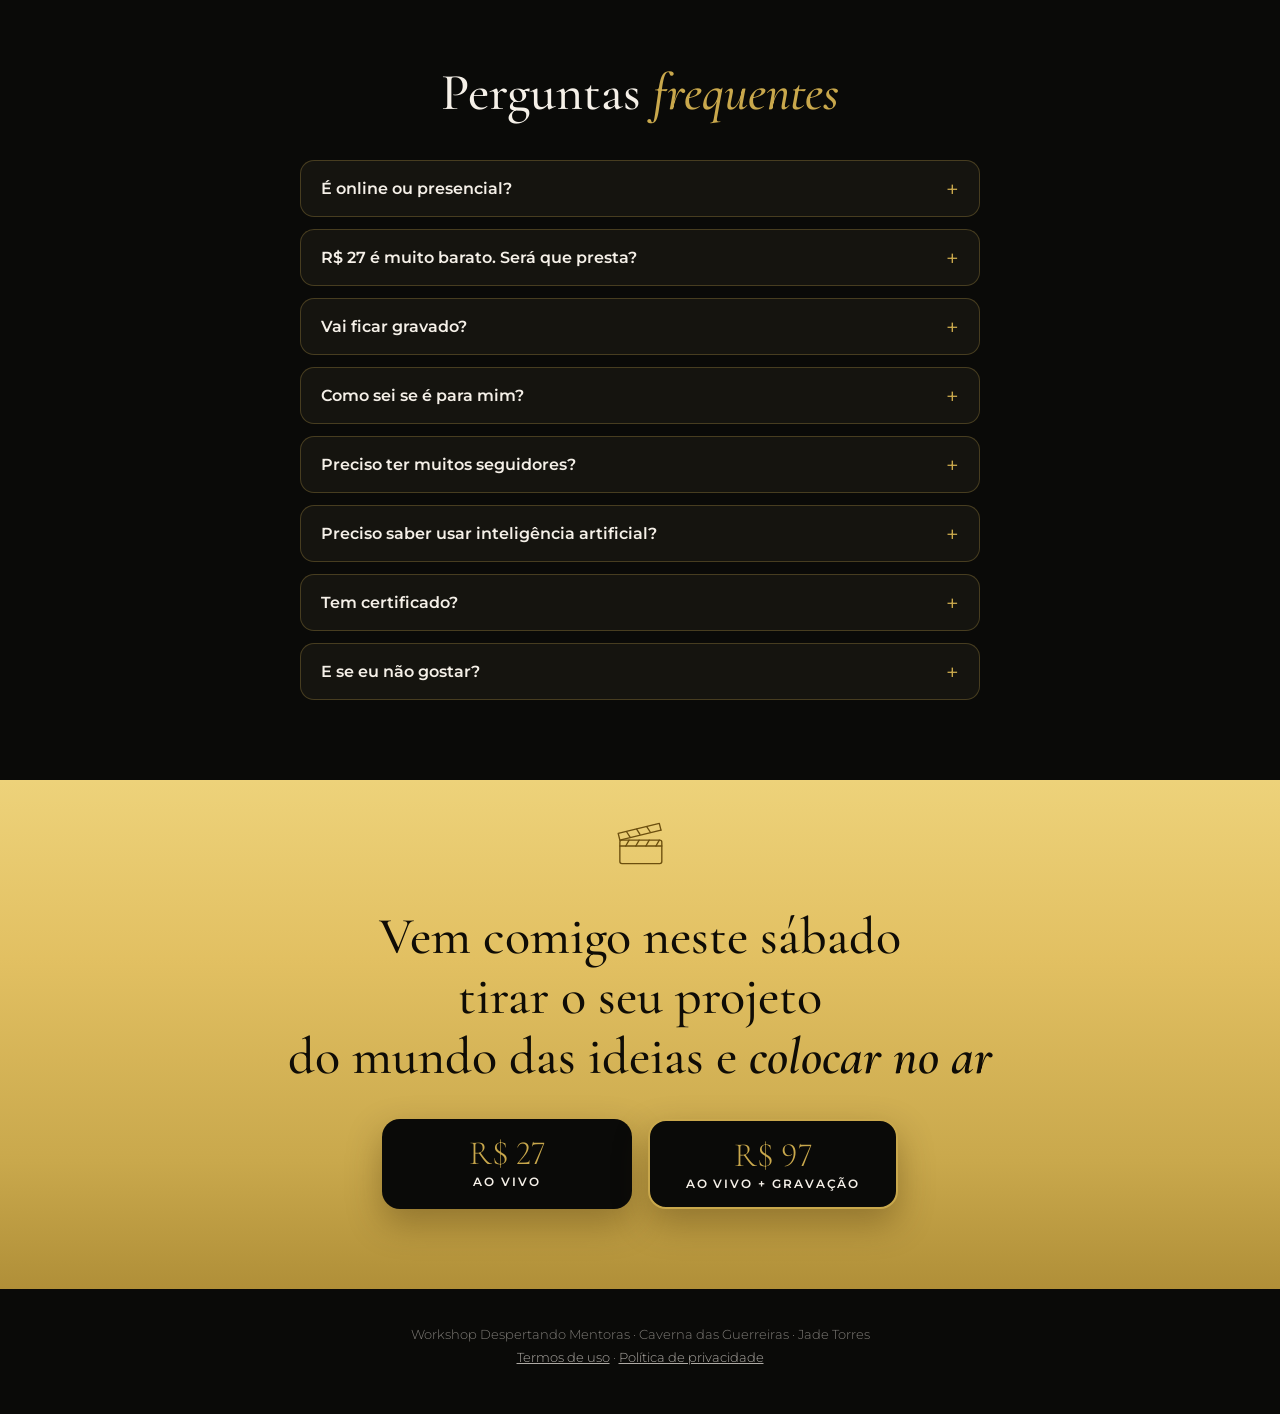
==== commit 397437a3: "Despertando Mentoras: etiqueta dourada nas etapas Co-Authored-By: Claude Opus 5.5 <noreply@anthropic" ====
--- a/despertandomentoras/index.html
+++ b/despertandomentoras/index.html
@@ -367,6 +367,9 @@
 .complemento b { font-weight: 500; color: var(--gold); }
 .sub { font-size: 17px; line-height: 1.6; color: rgba(245,240,232,.72); }
 .sub strong { color: rgba(245,240,232,.92); font-weight: 500; }
+.parada .cartao .qual { display: flex; align-items: center; justify-content: space-between; gap: 10px; flex-wrap: wrap; }
+.presente { display: inline-flex; align-items: center; gap: 6px; font-size: 12px; letter-spacing: .02em; text-transform: none; font-weight: 500; color: #0A0A08; background: linear-gradient(180deg, #EDD27A 0%, #E2C062 45%, #C9A84C 100%); border-radius: 999px; padding: 5px 12px 5px 9px; box-shadow: 0 2px 8px rgba(201,168,76,.45); }
+.presente svg { width: 14px; height: 14px; fill: none; stroke: currentColor; stroke-width: 1.8; stroke-linejoin: round; }
 </style>
 <!-- Pixel da Meta (o mesmo do Raio-X) -->
 <script>
@@ -457,13 +460,13 @@
     <div class="cab certa ensino-cab">✓ como eu ensino</div>
     <div class="trilha-linha">
       <div class="trilha-fill" aria-hidden="true"></div>
-      <div class="parada az esq"><span class="no"></span><div class="cartao"><div class="qual">etapas 1 e 2</div><h3>Assume seu <b class="ouro-forte">lugar de fala</b> e se <b class="ouro-forte">posiciona</b> de forma única</h3></div></div>
-      <div class="parada az dir"><span class="no"></span><div class="cartao"><div class="qual">etapas 3 e 4</div><h3>Organiza seu <b class="ouro-forte">método autoral</b> e extrai um <b class="ouro-forte">produto principal</b></h3></div></div>
-      <div class="parada az esq"><span class="no"></span><div class="cartao"><div class="qual">etapas 5 e 6</div><h3>Planeja sua <b class="ouro-forte">linha editorial</b> e deixa seu <b class="ouro-forte">perfil pronto</b></h3></div></div>
+      <div class="parada az esq"><span class="no"></span><div class="cartao"><div class="qual">etapas 1 e 2<span class="presente"><svg viewBox="0 0 24 24" aria-hidden="true"><path d="M4 11h16v9H4zM3 7h18v4H3zM12 7v13M12 7c-2-4-6-3-5 0h5zM12 7c2-4 6-3 5 0h-5z"/></svg>Atividade na IA: copie e cole</span></div><h3>Assume seu <b class="ouro-forte">lugar de fala</b> e se <b class="ouro-forte">posiciona</b> de forma única</h3></div></div>
+      <div class="parada az dir"><span class="no"></span><div class="cartao"><div class="qual">etapas 3 e 4<span class="presente"><svg viewBox="0 0 24 24" aria-hidden="true"><path d="M4 11h16v9H4zM3 7h18v4H3zM12 7v13M12 7c-2-4-6-3-5 0h5zM12 7c2-4 6-3 5 0h-5z"/></svg>Atividade na IA: copie e cole</span></div><h3>Organiza seu <b class="ouro-forte">método autoral</b> e extrai um <b class="ouro-forte">produto principal</b></h3></div></div>
+      <div class="parada az esq"><span class="no"></span><div class="cartao"><div class="qual">etapas 5 e 6<span class="presente"><svg viewBox="0 0 24 24" aria-hidden="true"><path d="M4 11h16v9H4zM3 7h18v4H3zM12 7v13M12 7c-2-4-6-3-5 0h5zM12 7c2-4 6-3 5 0h-5z"/></svg>Atividade na IA: copie e cole</span></div><h3>Planeja sua <b class="ouro-forte">linha editorial</b> e deixa seu <b class="ouro-forte">perfil pronto</b></h3></div></div>
       <div class="parada troca"><div class="virada-t">projeto construído. agora, o <b>setor de vendas</b>.</div></div>
-      <div class="parada vm dir"><span class="no"></span><div class="cartao"><div class="qual">etapas 7 e 8</div><h3>Estrutura uma <b class="ouro-forte">oferta irresistível</b> e organiza seu <b class="ouro-forte">funil de vendas</b></h3></div></div>
-      <div class="parada vm esq"><span class="no"></span><div class="cartao"><div class="qual">etapas 9 e 10</div><h3>Faz <b class="ouro-forte">tráfego pago e orgânico</b> e estrutura seu <b class="ouro-forte">processo comercial</b></h3></div></div>
-      <div class="parada vm dir"><span class="no"></span><div class="cartao"><div class="qual">etapas 11 e 12</div><h3>Organiza o <b class="ouro-forte">onboarding</b>, <b class="ouro-forte">entrega</b> seu produto e colhe depoimentos para vender mais</h3></div></div>
+      <div class="parada vm dir"><span class="no"></span><div class="cartao"><div class="qual">etapas 7 e 8<span class="presente"><svg viewBox="0 0 24 24" aria-hidden="true"><path d="M4 11h16v9H4zM3 7h18v4H3zM12 7v13M12 7c-2-4-6-3-5 0h5zM12 7c2-4 6-3 5 0h-5z"/></svg>Atividade na IA: copie e cole</span></div><h3>Estrutura uma <b class="ouro-forte">oferta irresistível</b> e organiza seu <b class="ouro-forte">funil de vendas</b></h3></div></div>
+      <div class="parada vm esq"><span class="no"></span><div class="cartao"><div class="qual">etapas 9 e 10<span class="presente"><svg viewBox="0 0 24 24" aria-hidden="true"><path d="M4 11h16v9H4zM3 7h18v4H3zM12 7v13M12 7c-2-4-6-3-5 0h5zM12 7c2-4 6-3 5 0h-5z"/></svg>Atividade na IA: copie e cole</span></div><h3>Faz <b class="ouro-forte">tráfego pago e orgânico</b> e estrutura seu <b class="ouro-forte">processo comercial</b></h3></div></div>
+      <div class="parada vm dir"><span class="no"></span><div class="cartao"><div class="qual">etapas 11 e 12<span class="presente"><svg viewBox="0 0 24 24" aria-hidden="true"><path d="M4 11h16v9H4zM3 7h18v4H3zM12 7v13M12 7c-2-4-6-3-5 0h5zM12 7c2-4 6-3 5 0h-5z"/></svg>Atividade na IA: copie e cole</span></div><h3>Organiza o <b class="ouro-forte">onboarding</b>, <b class="ouro-forte">entrega</b> seu produto e colhe depoimentos para vender mais</h3></div></div>
       <div class="parada chegada esq"><span class="no"></span><div class="cartao"><div class="qual">Chegada</div><h3>o seu projeto no ar, vendendo</h3><p>Uma metodologia distribuída em produtos autorais, conteúdo que conecta e um setor de vendas funcionando.</p></div></div>
     </div>
     <p class="fecho">Quando a base está firme, cada post tem direção e cada anúncio leva para uma oferta que faz sentido. <b>É essa ordem que eu vou abrir com você no sábado.</b></p>
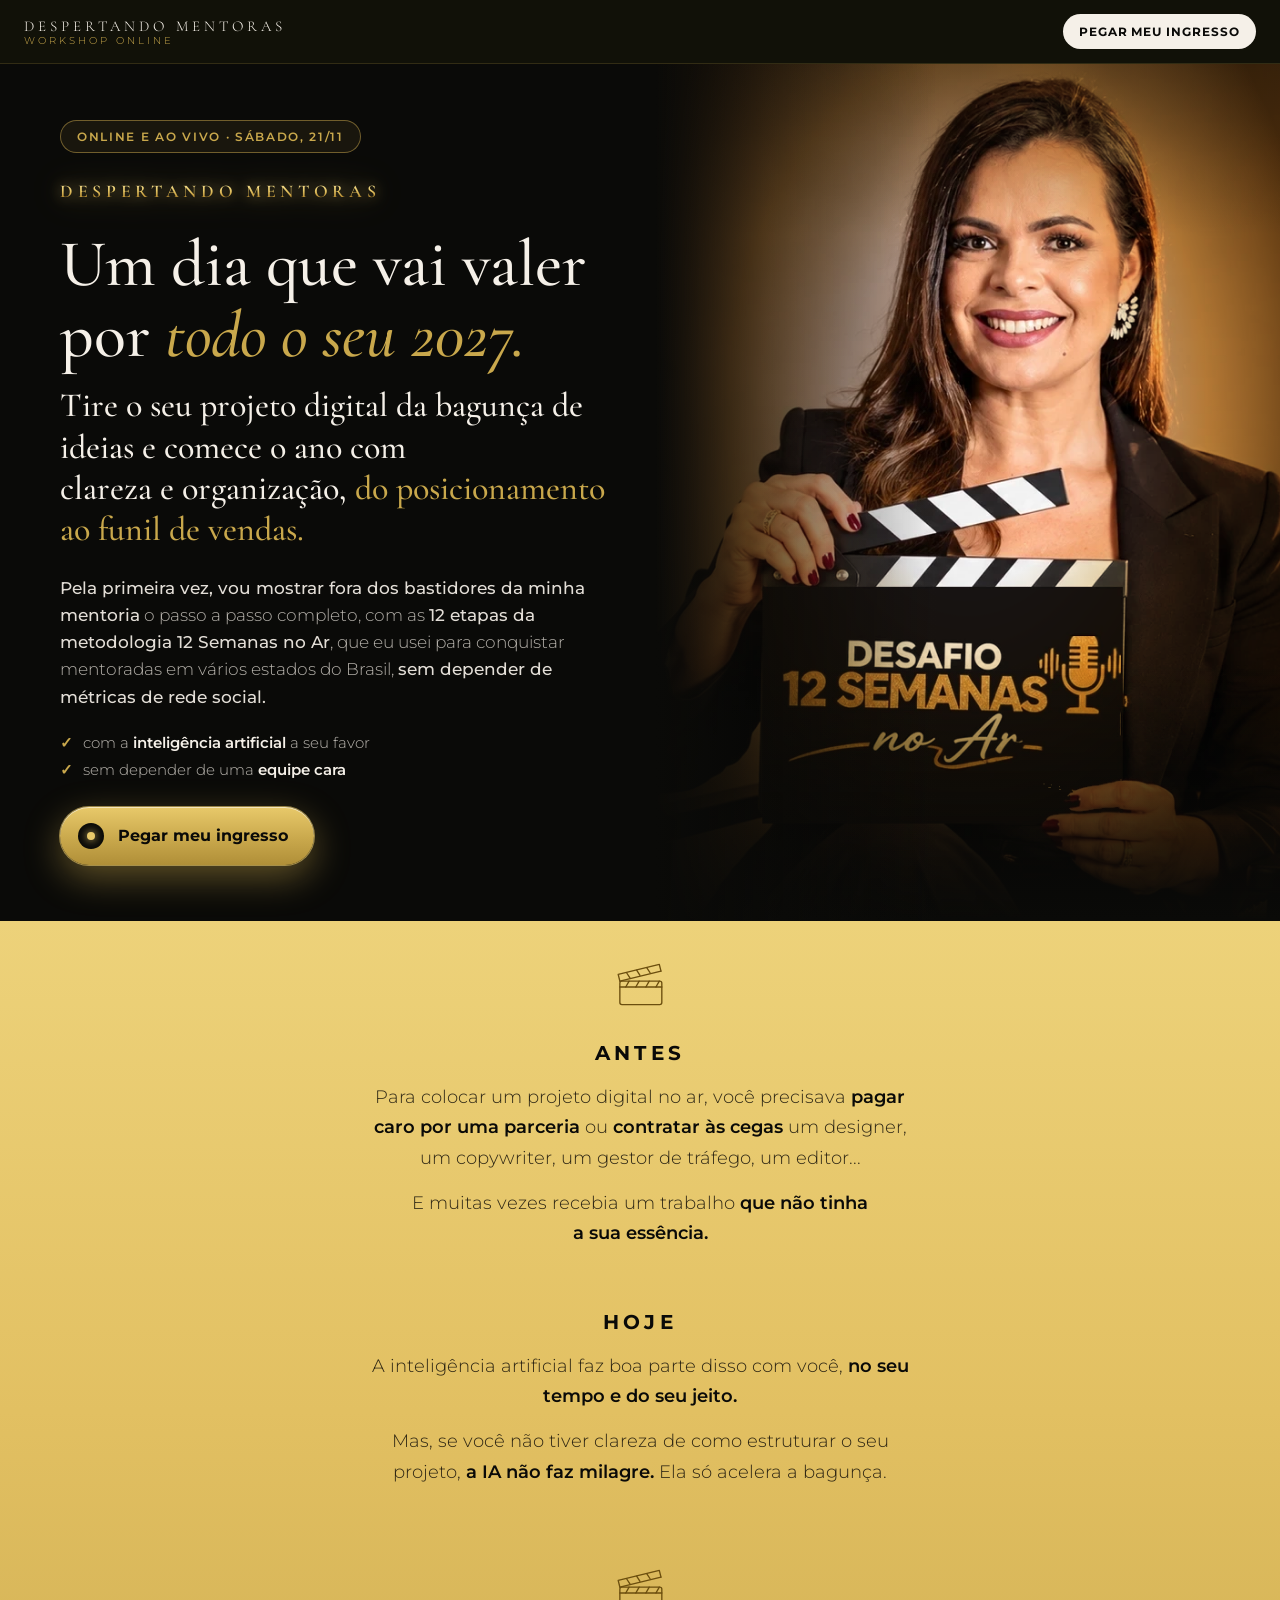
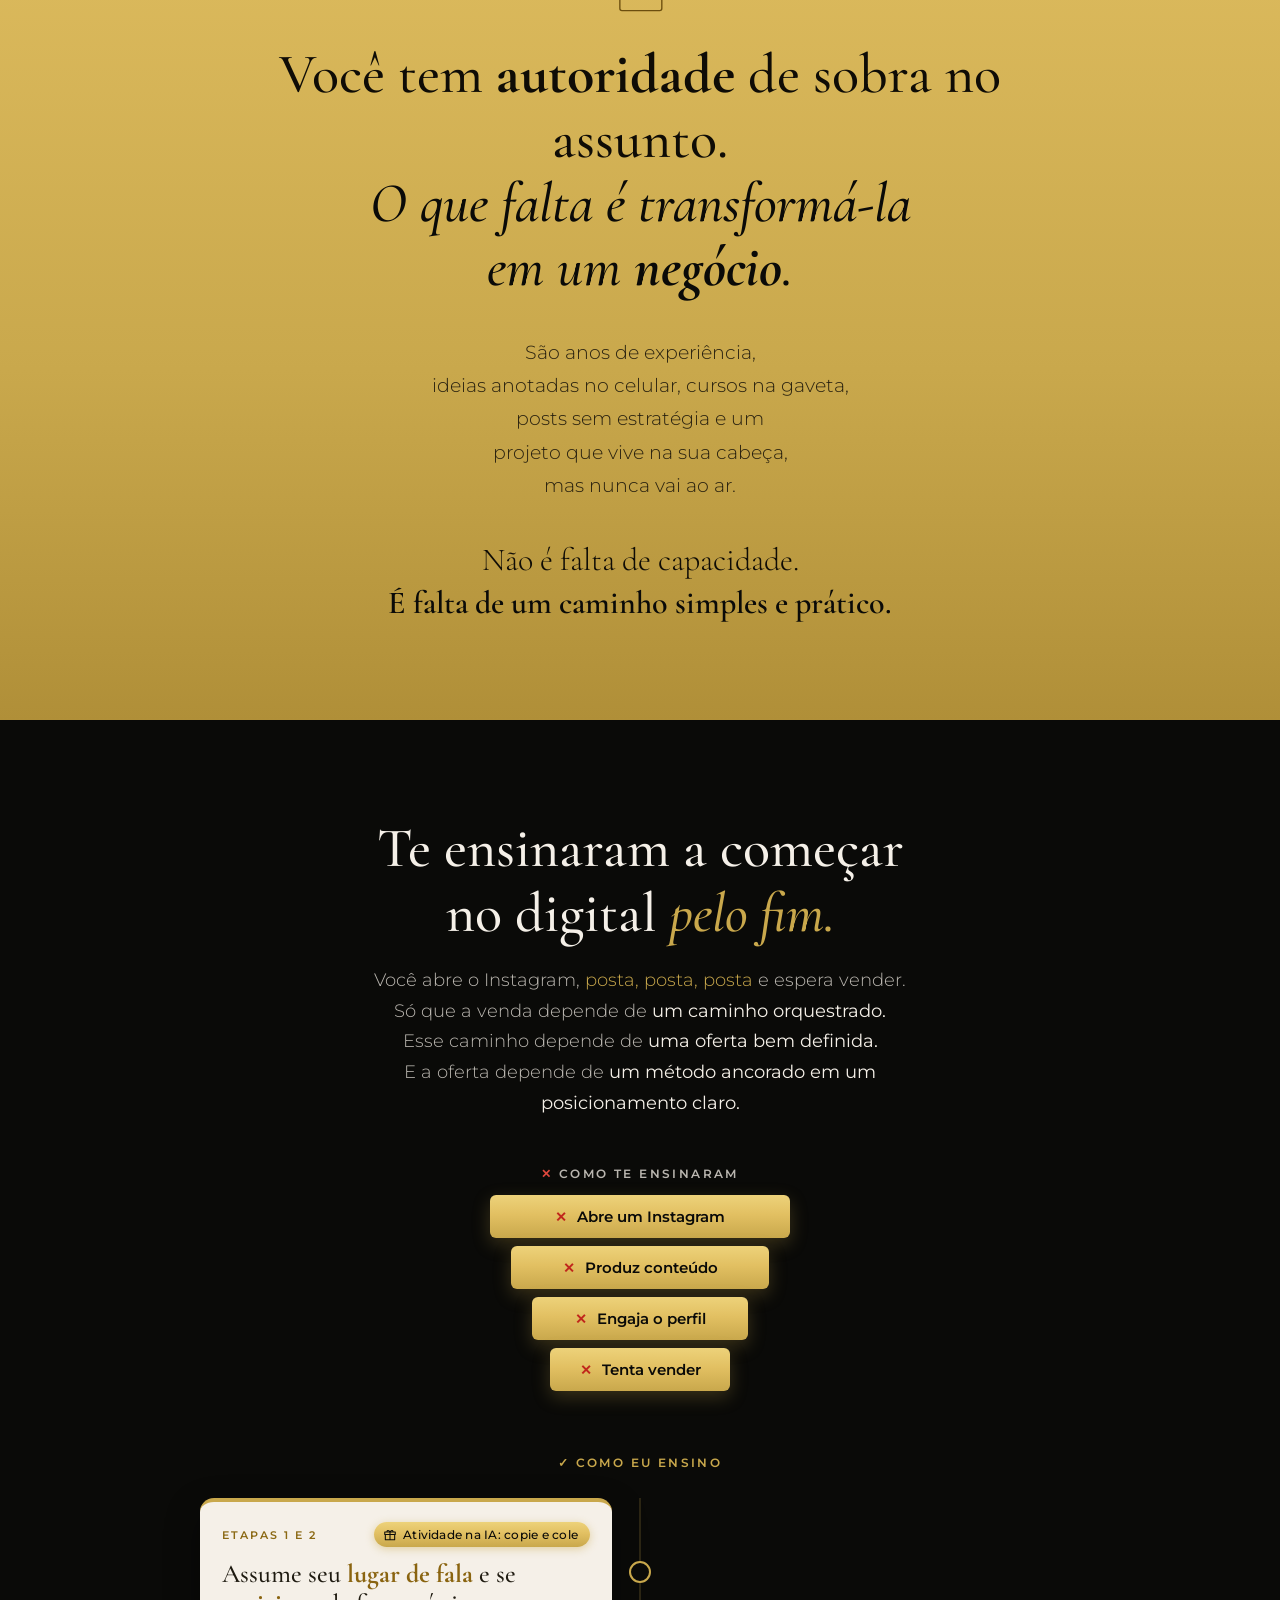
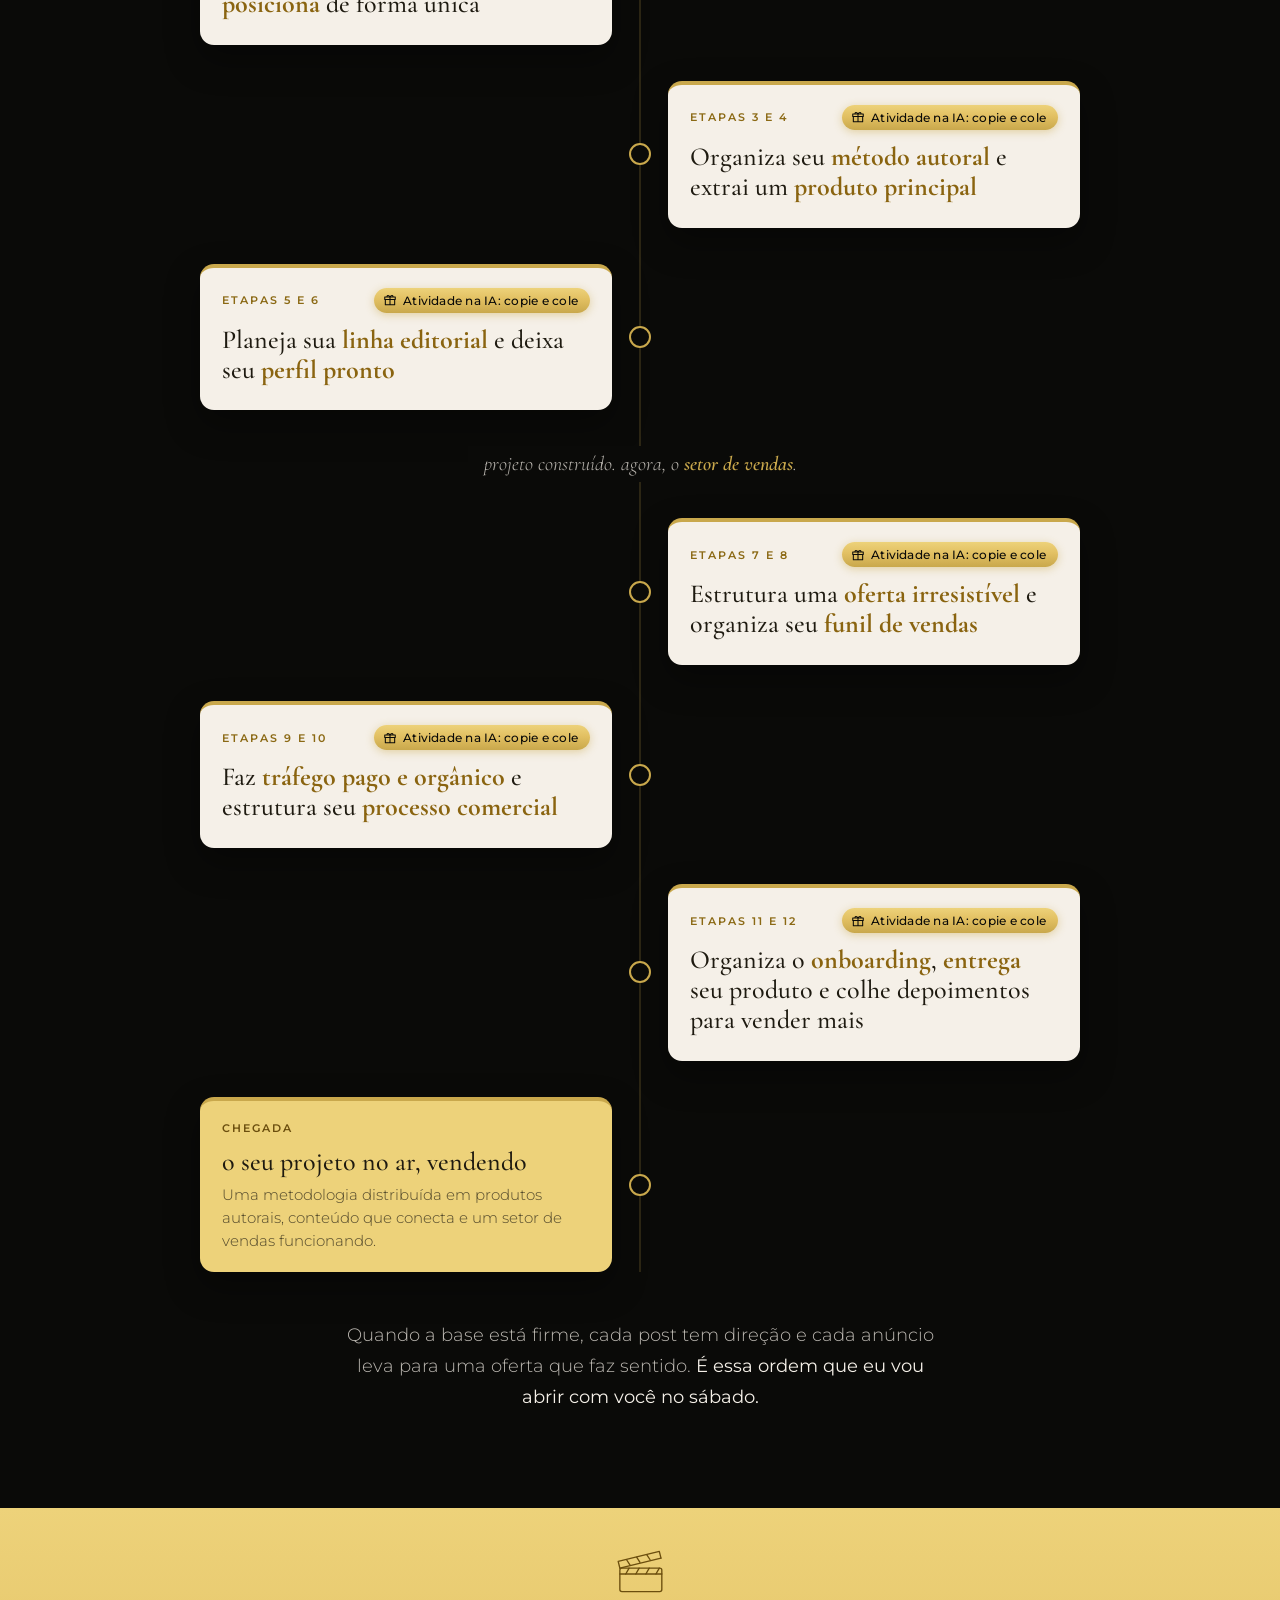
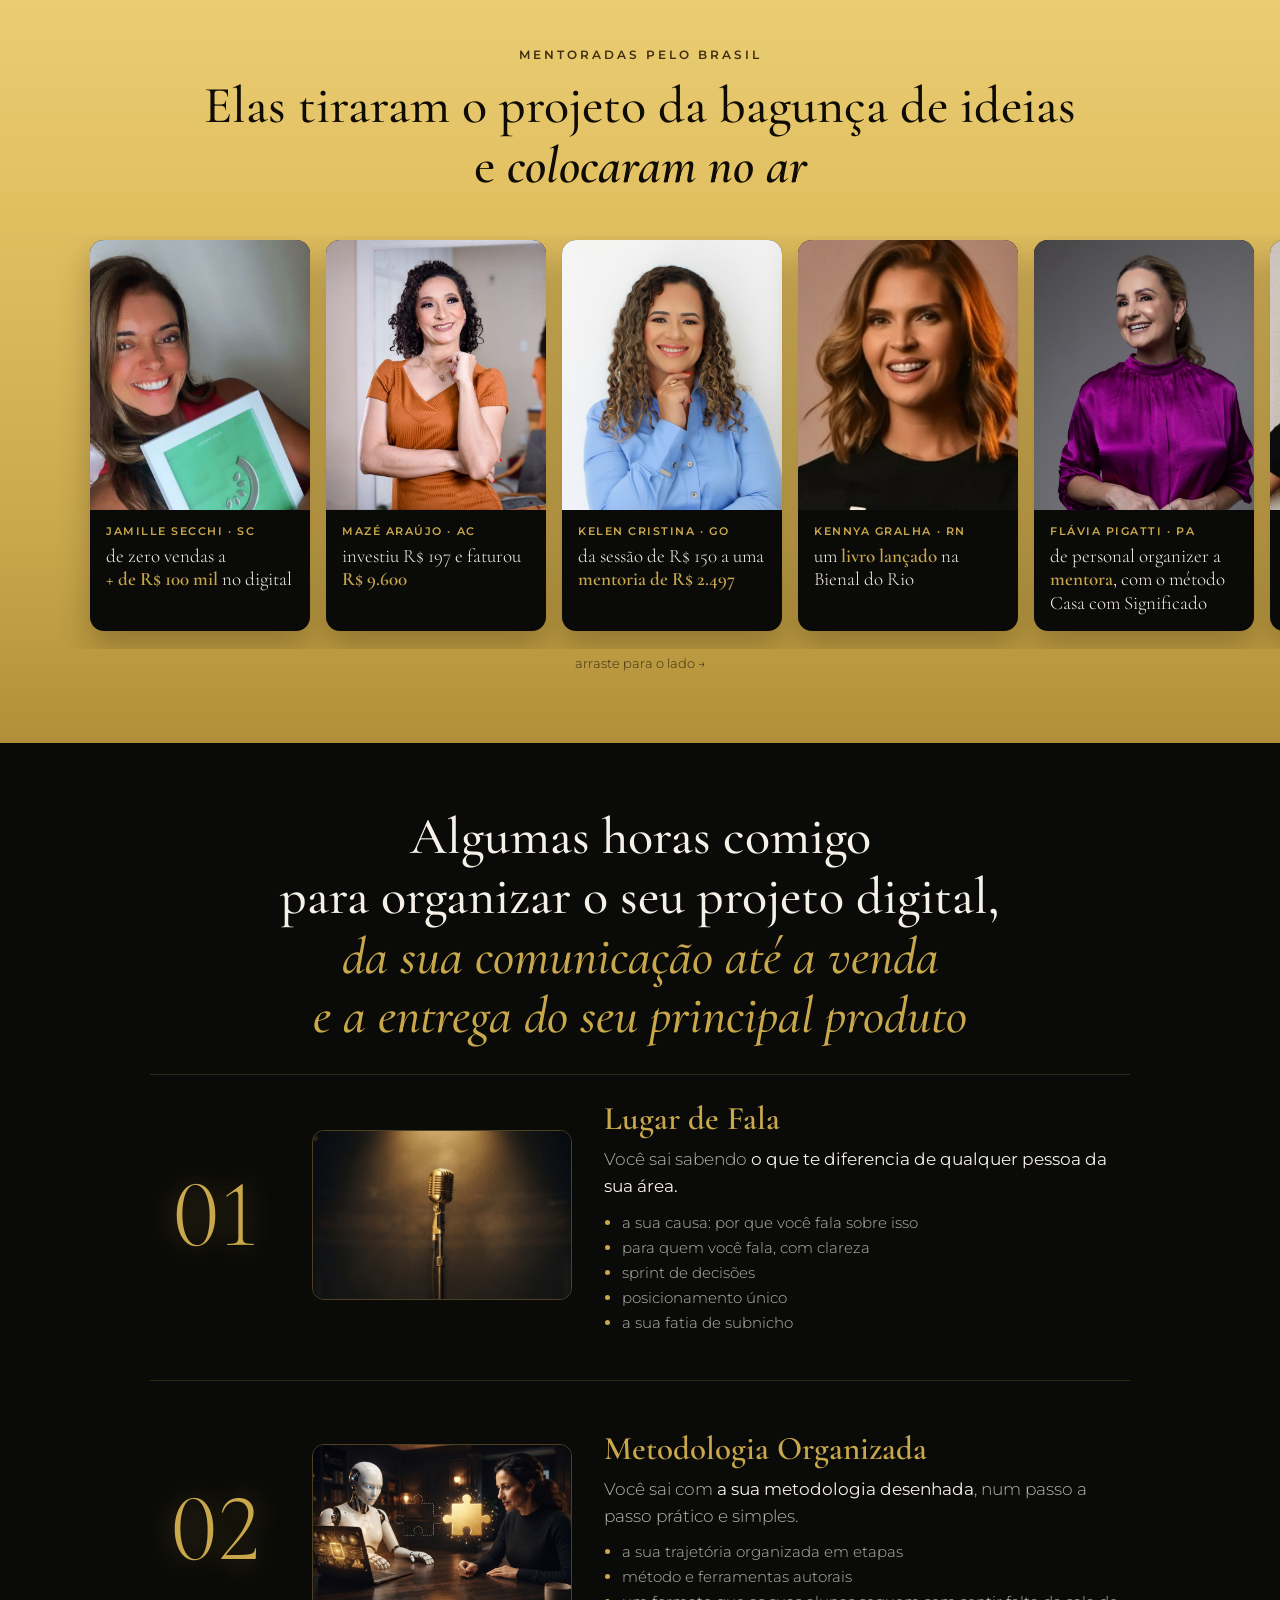
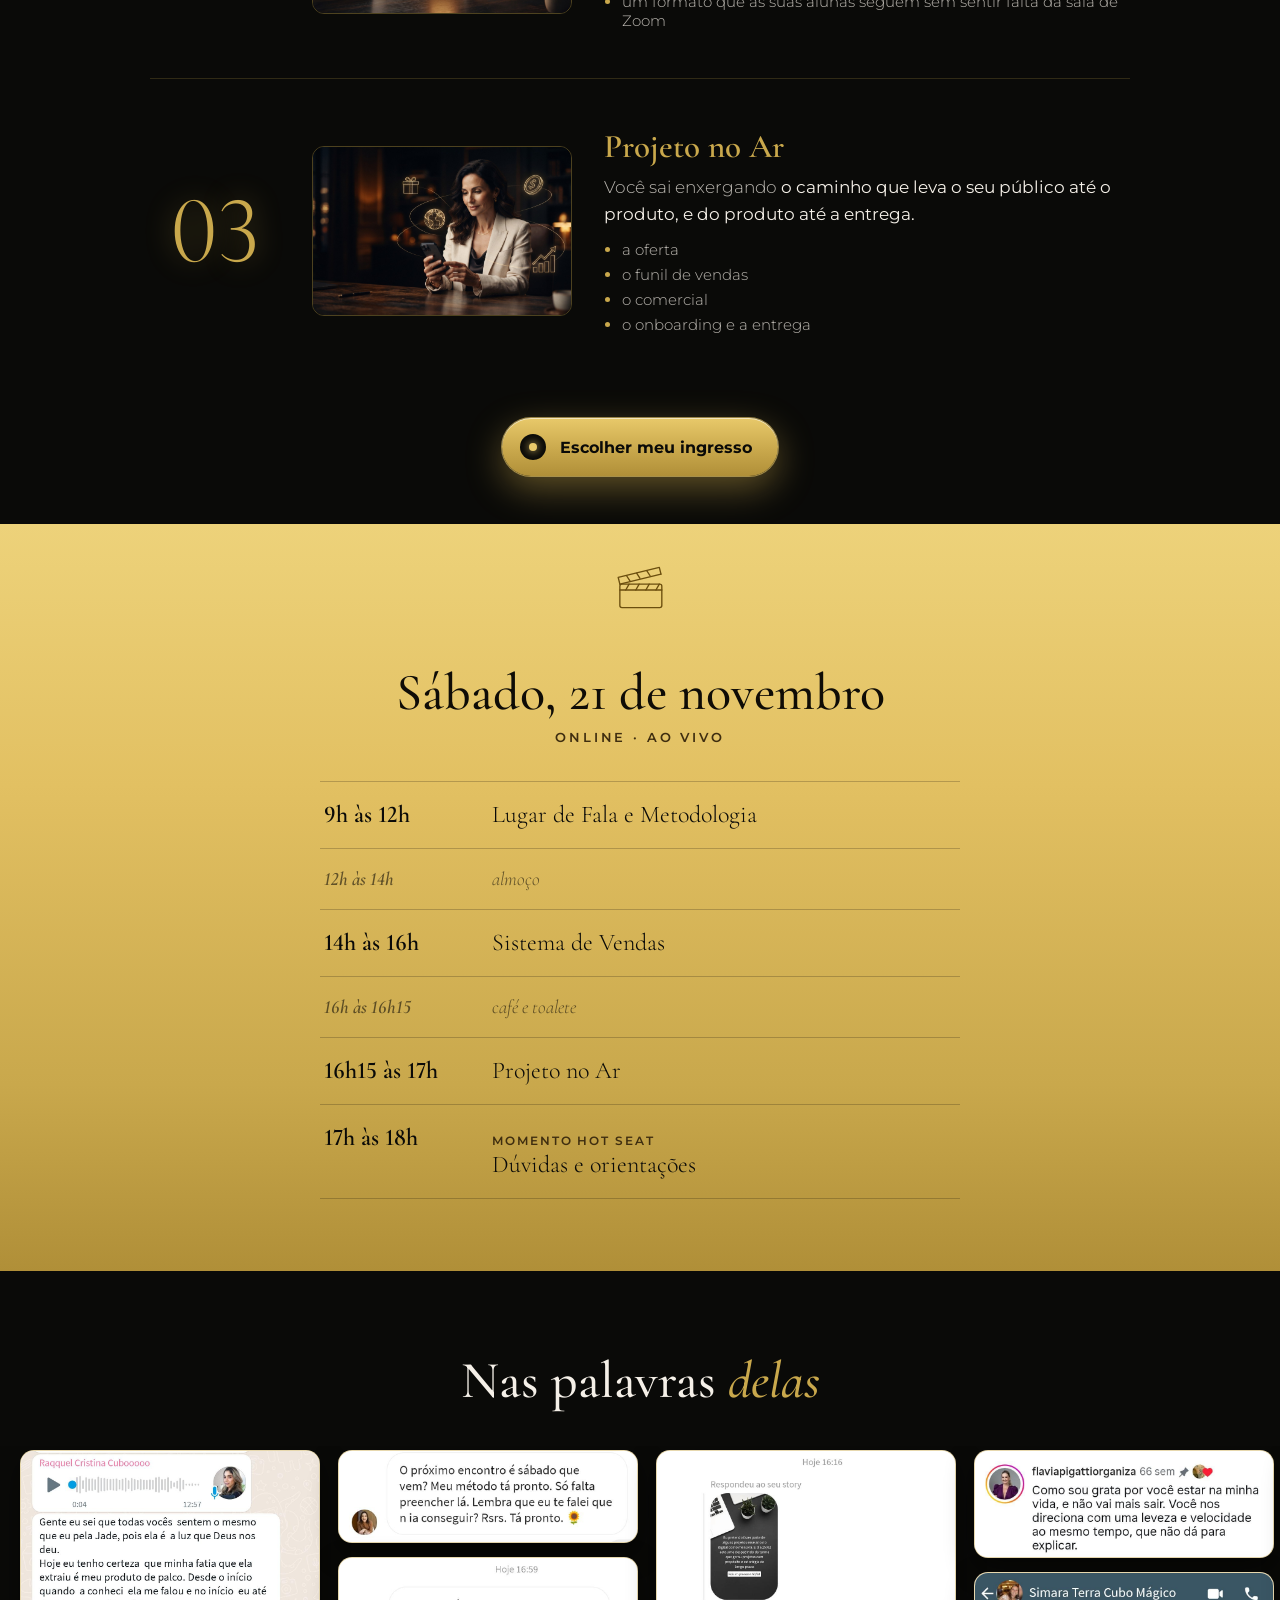
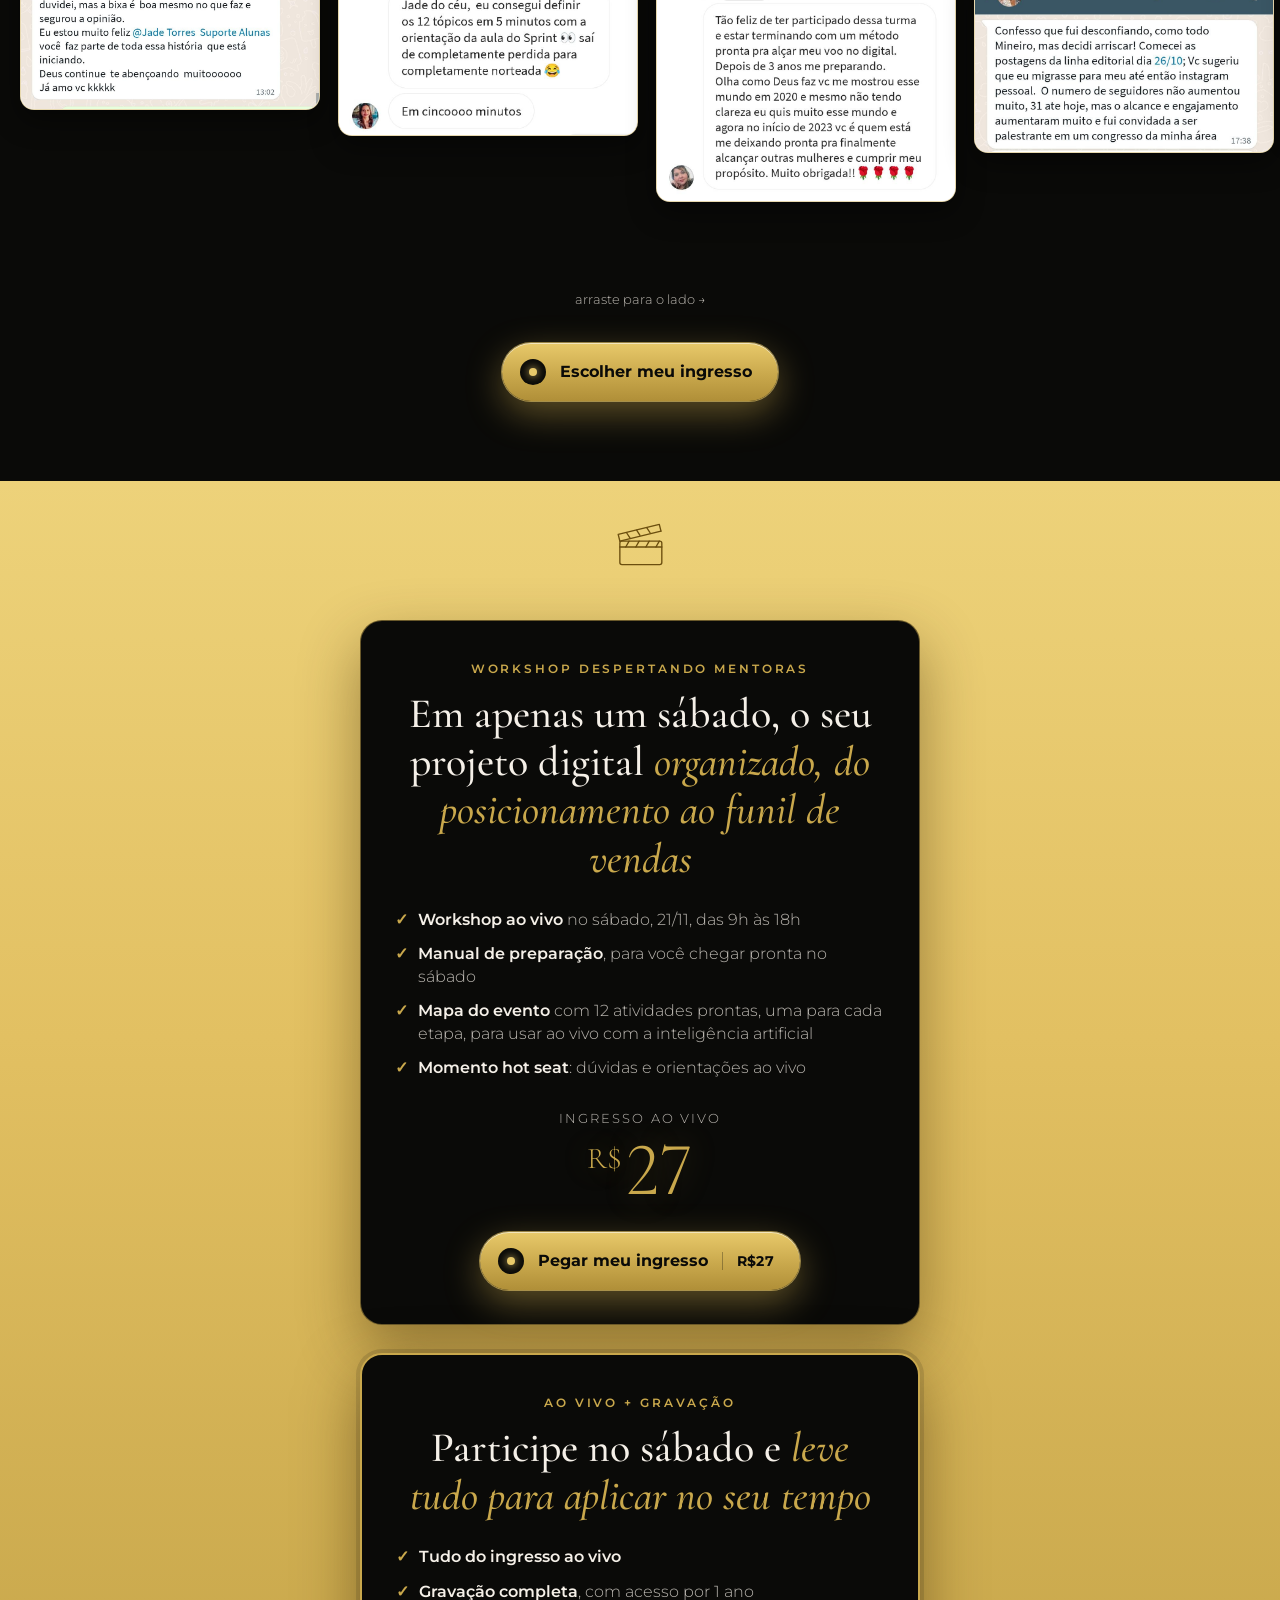
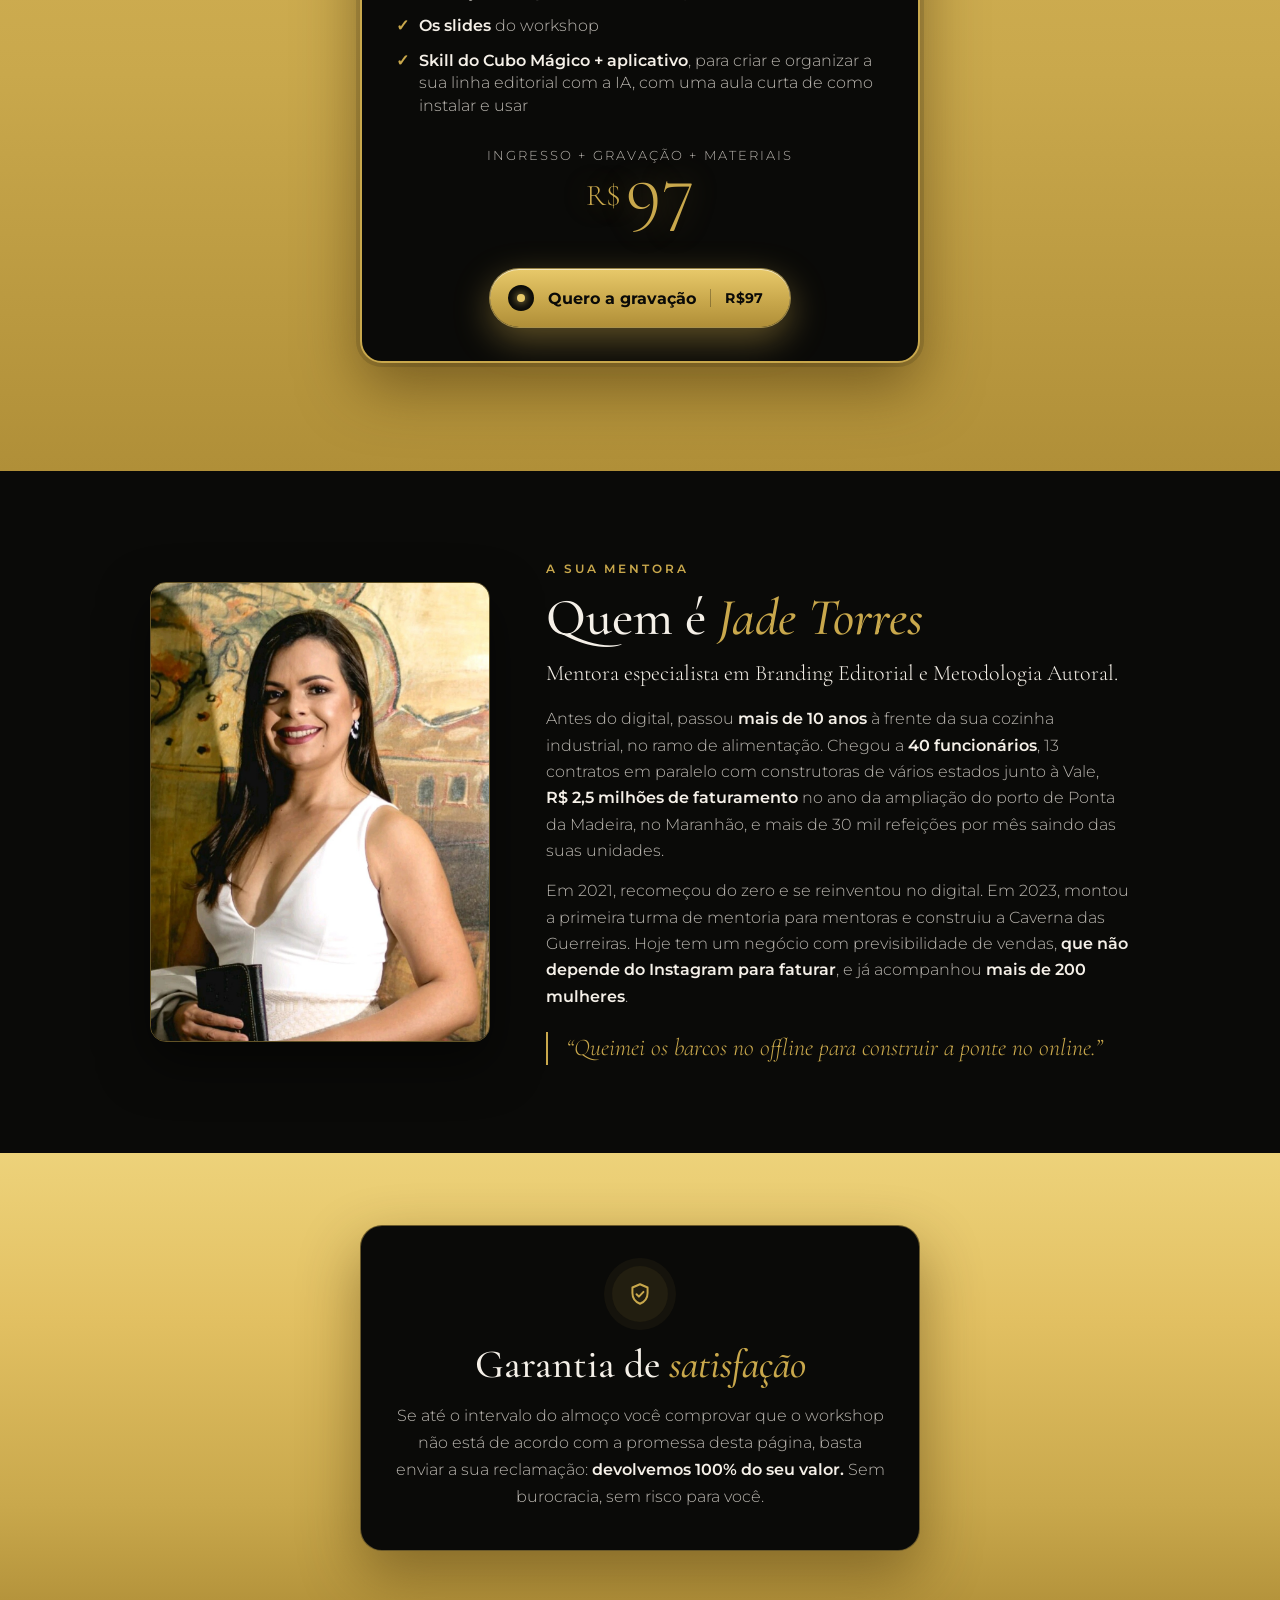
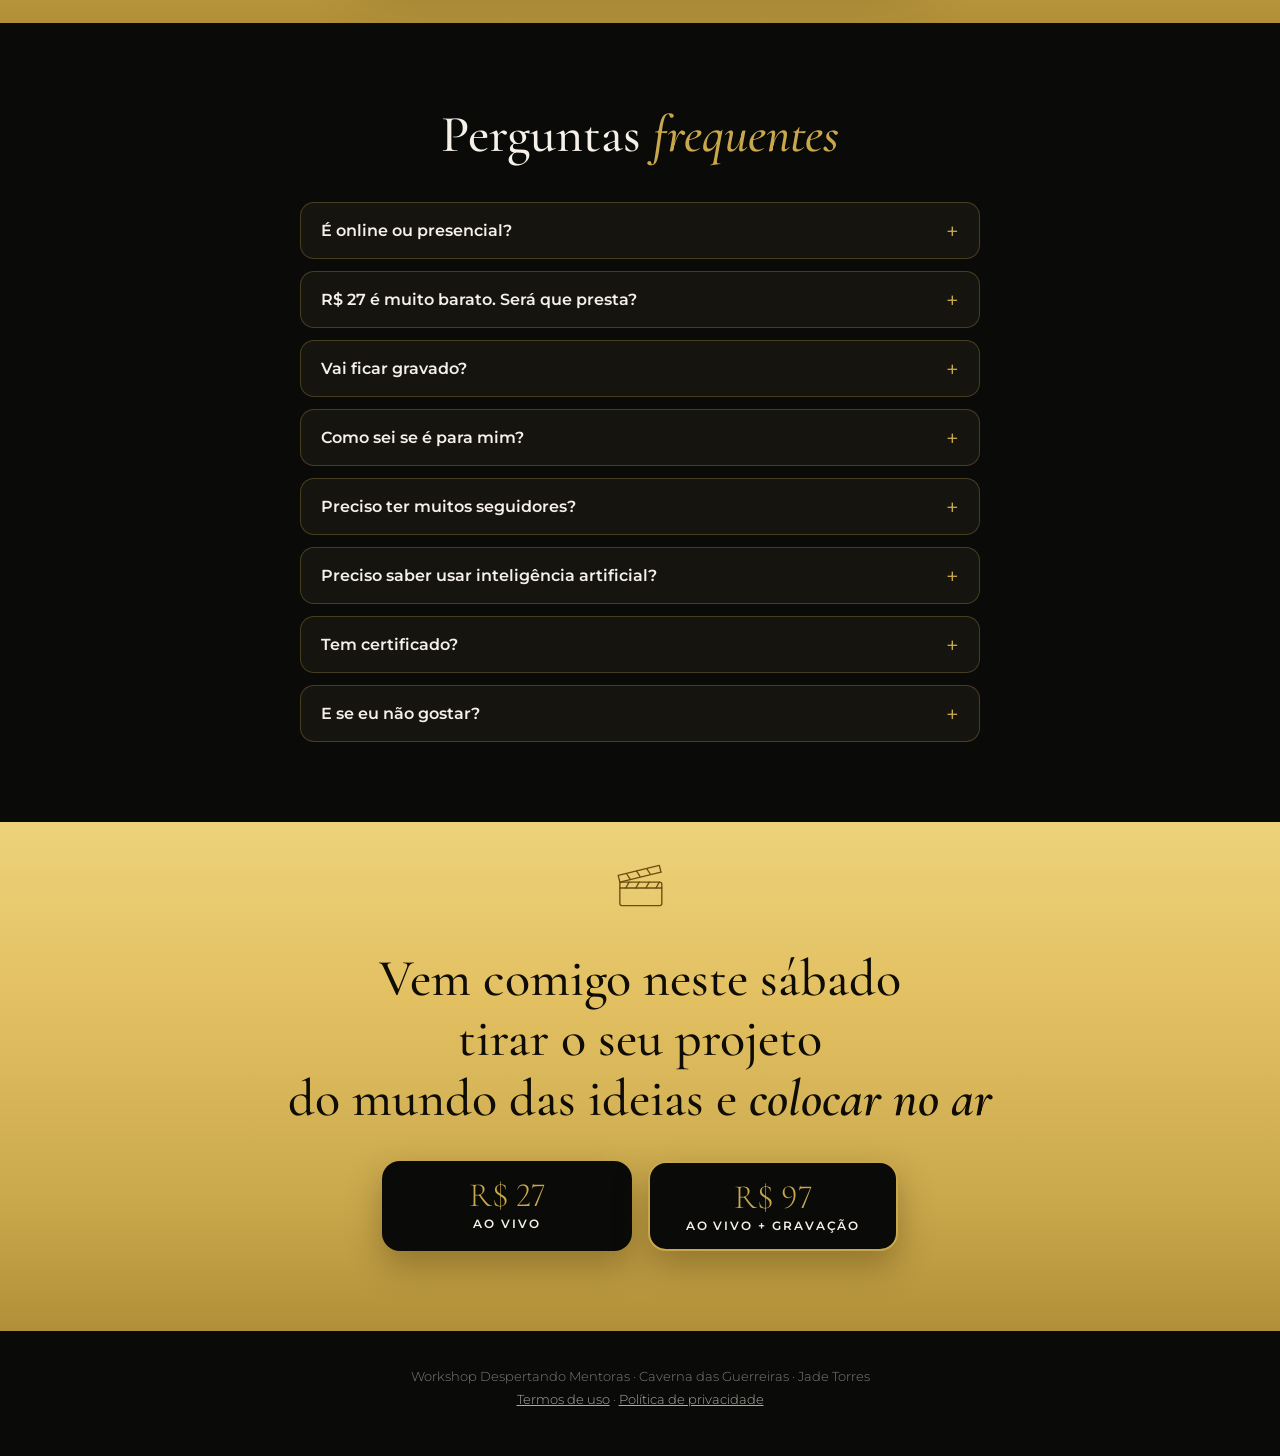
==== commit 4e1c52bf: "Despertando Mentoras: espaço na etiqueta das etapas Co-Authored-By: Claude Opus 5.5 <noreply@anthrop" ====
--- a/despertandomentoras/index.html
+++ b/despertandomentoras/index.html
@@ -367,7 +367,7 @@
 .complemento b { font-weight: 500; color: var(--gold); }
 .sub { font-size: 17px; line-height: 1.6; color: rgba(245,240,232,.72); }
 .sub strong { color: rgba(245,240,232,.92); font-weight: 500; }
-.parada .cartao .qual { display: flex; align-items: center; justify-content: space-between; gap: 10px; flex-wrap: wrap; }
+.parada .cartao .qual { display: flex; align-items: center; justify-content: space-between; gap: 10px; flex-wrap: wrap; margin-bottom: 12px; }
 .presente { display: inline-flex; align-items: center; gap: 6px; font-size: 12px; letter-spacing: .02em; text-transform: none; font-weight: 500; color: #0A0A08; background: linear-gradient(180deg, #EDD27A 0%, #E2C062 45%, #C9A84C 100%); border-radius: 999px; padding: 5px 12px 5px 9px; box-shadow: 0 2px 8px rgba(201,168,76,.45); }
 .presente svg { width: 14px; height: 14px; fill: none; stroke: currentColor; stroke-width: 1.8; stroke-linejoin: round; }
 </style>
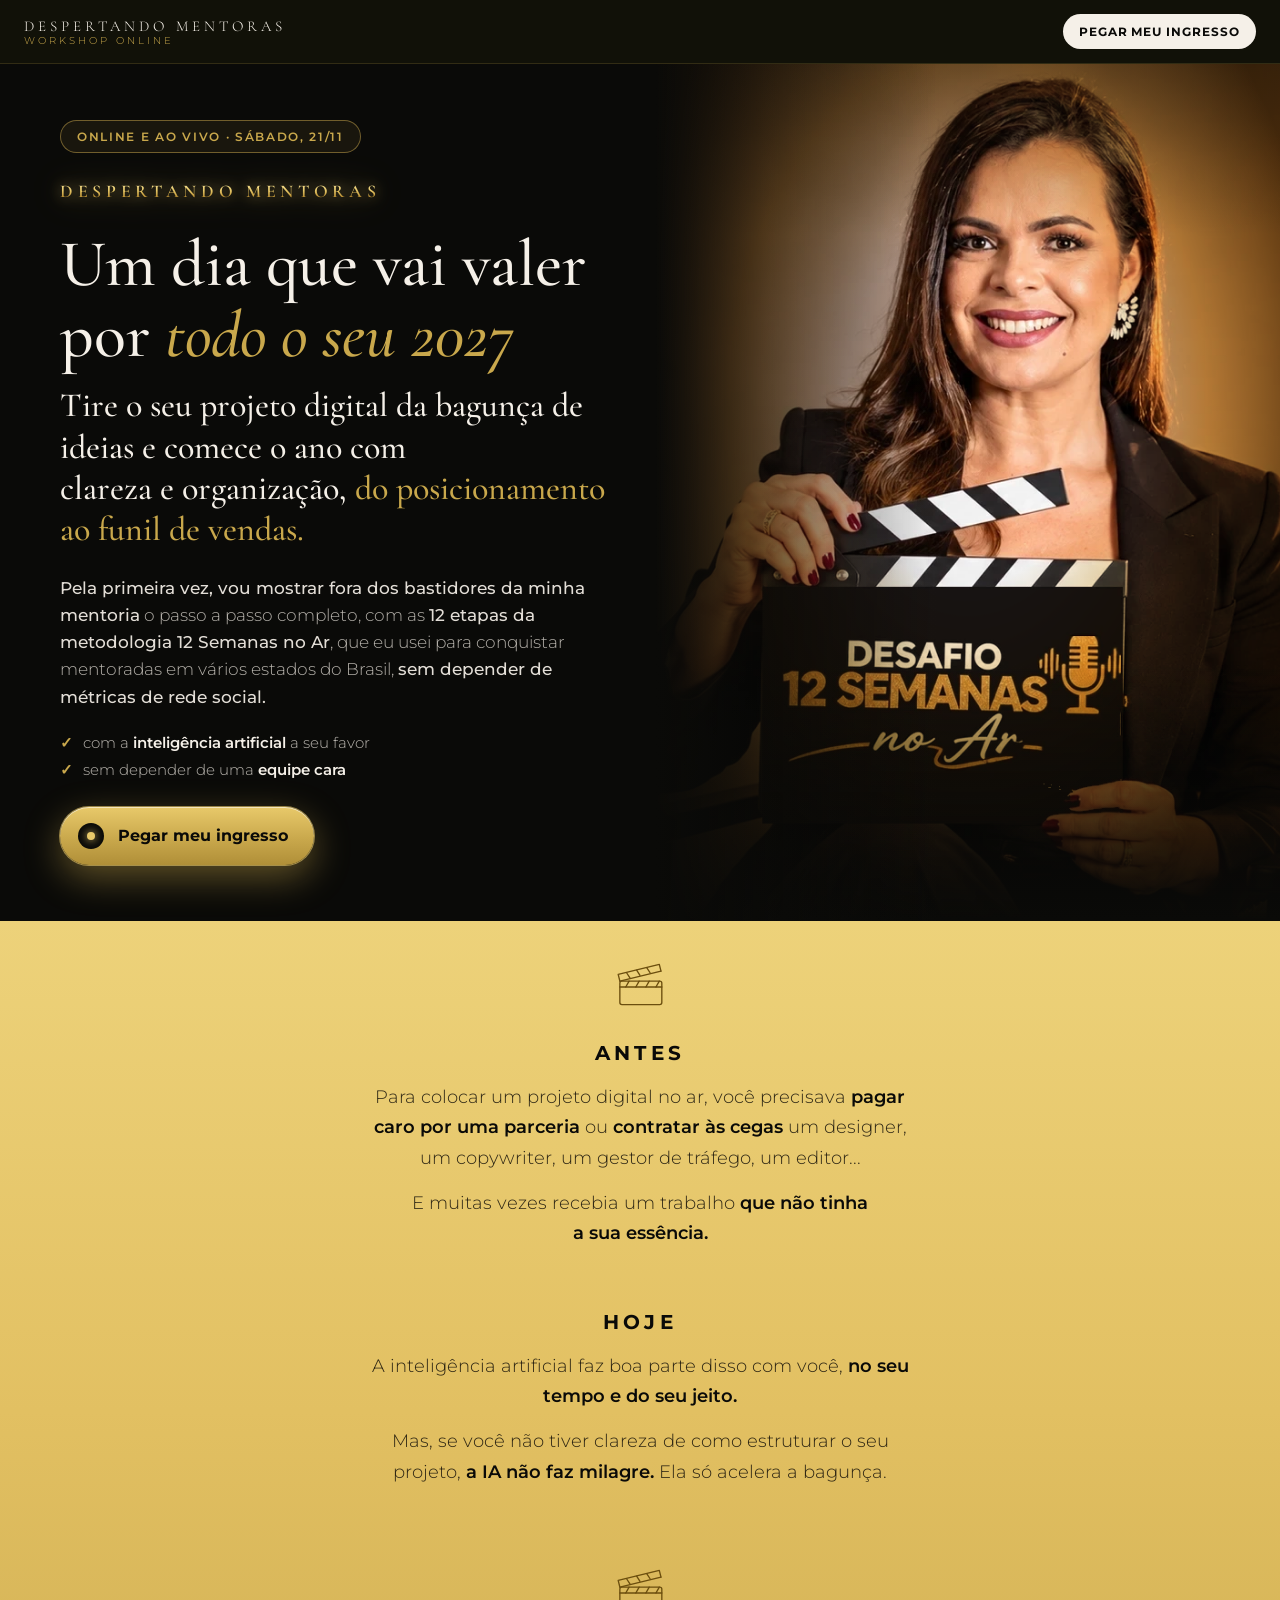
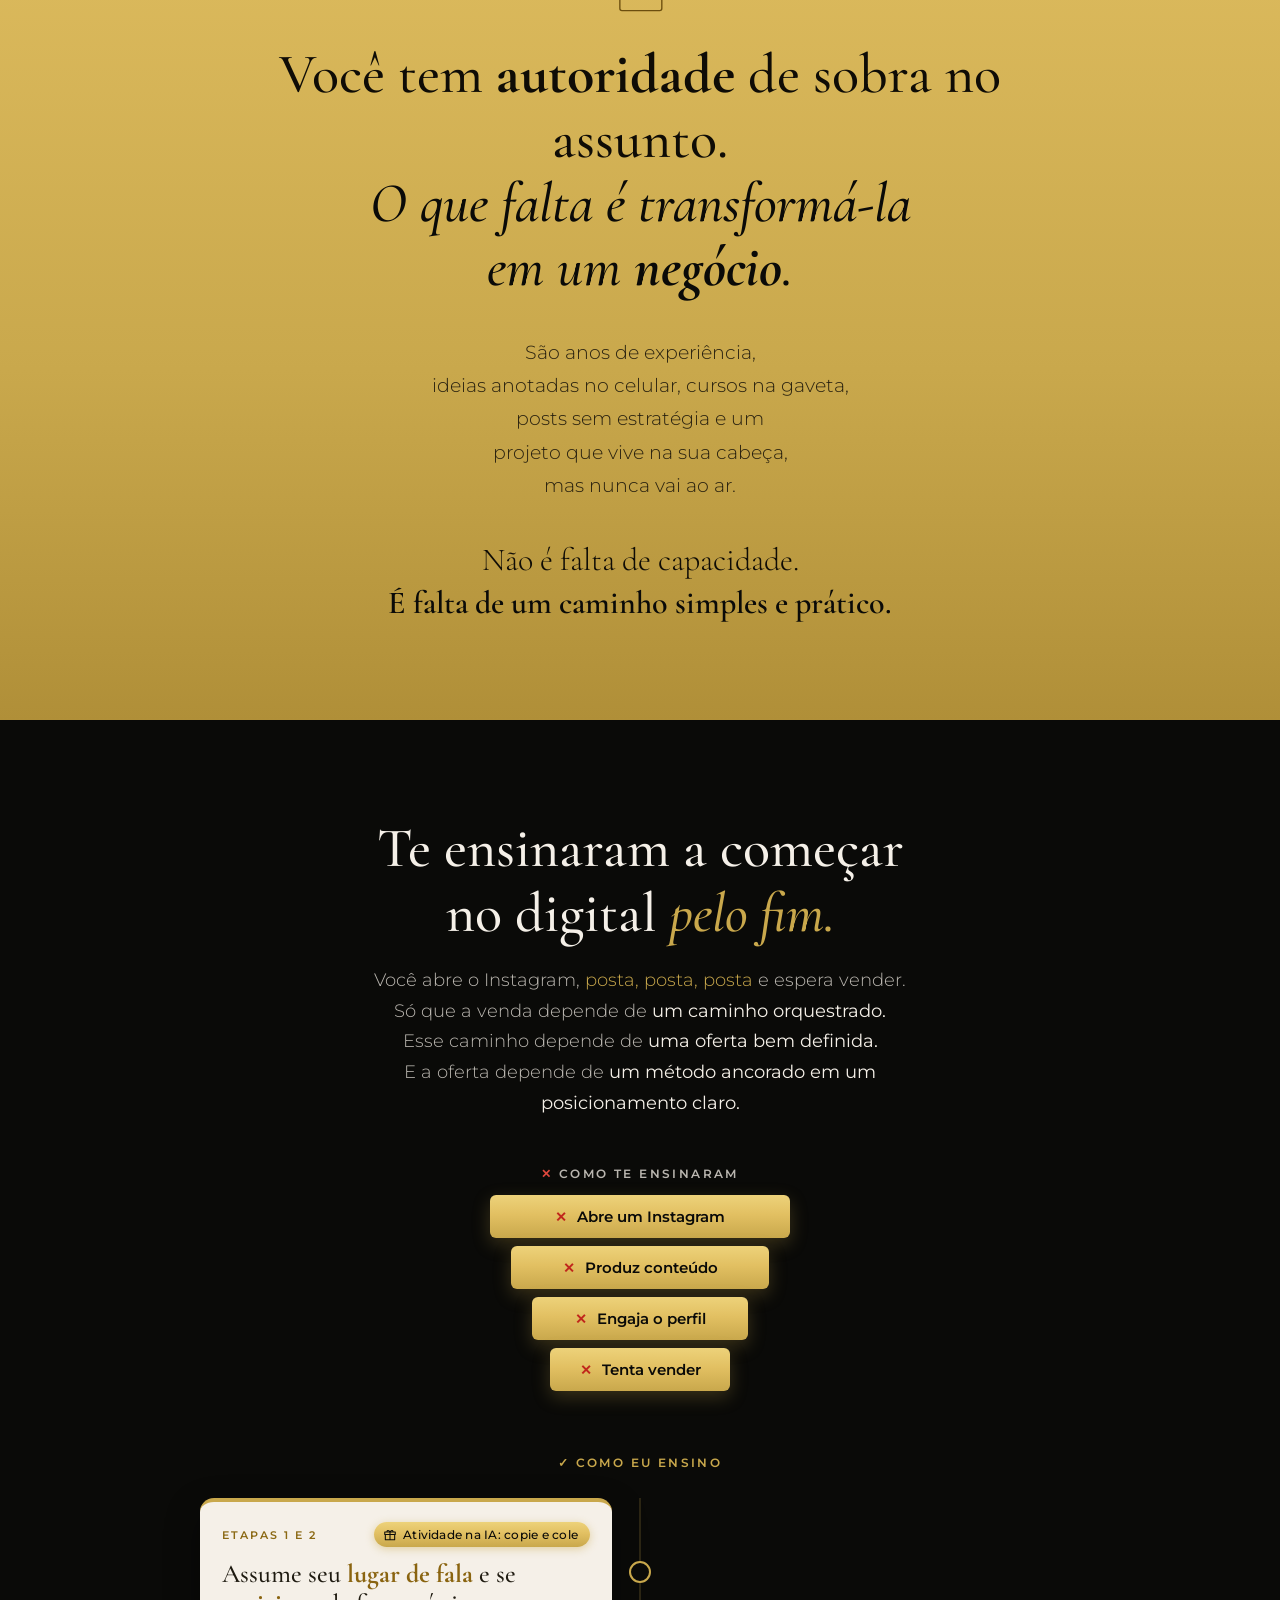
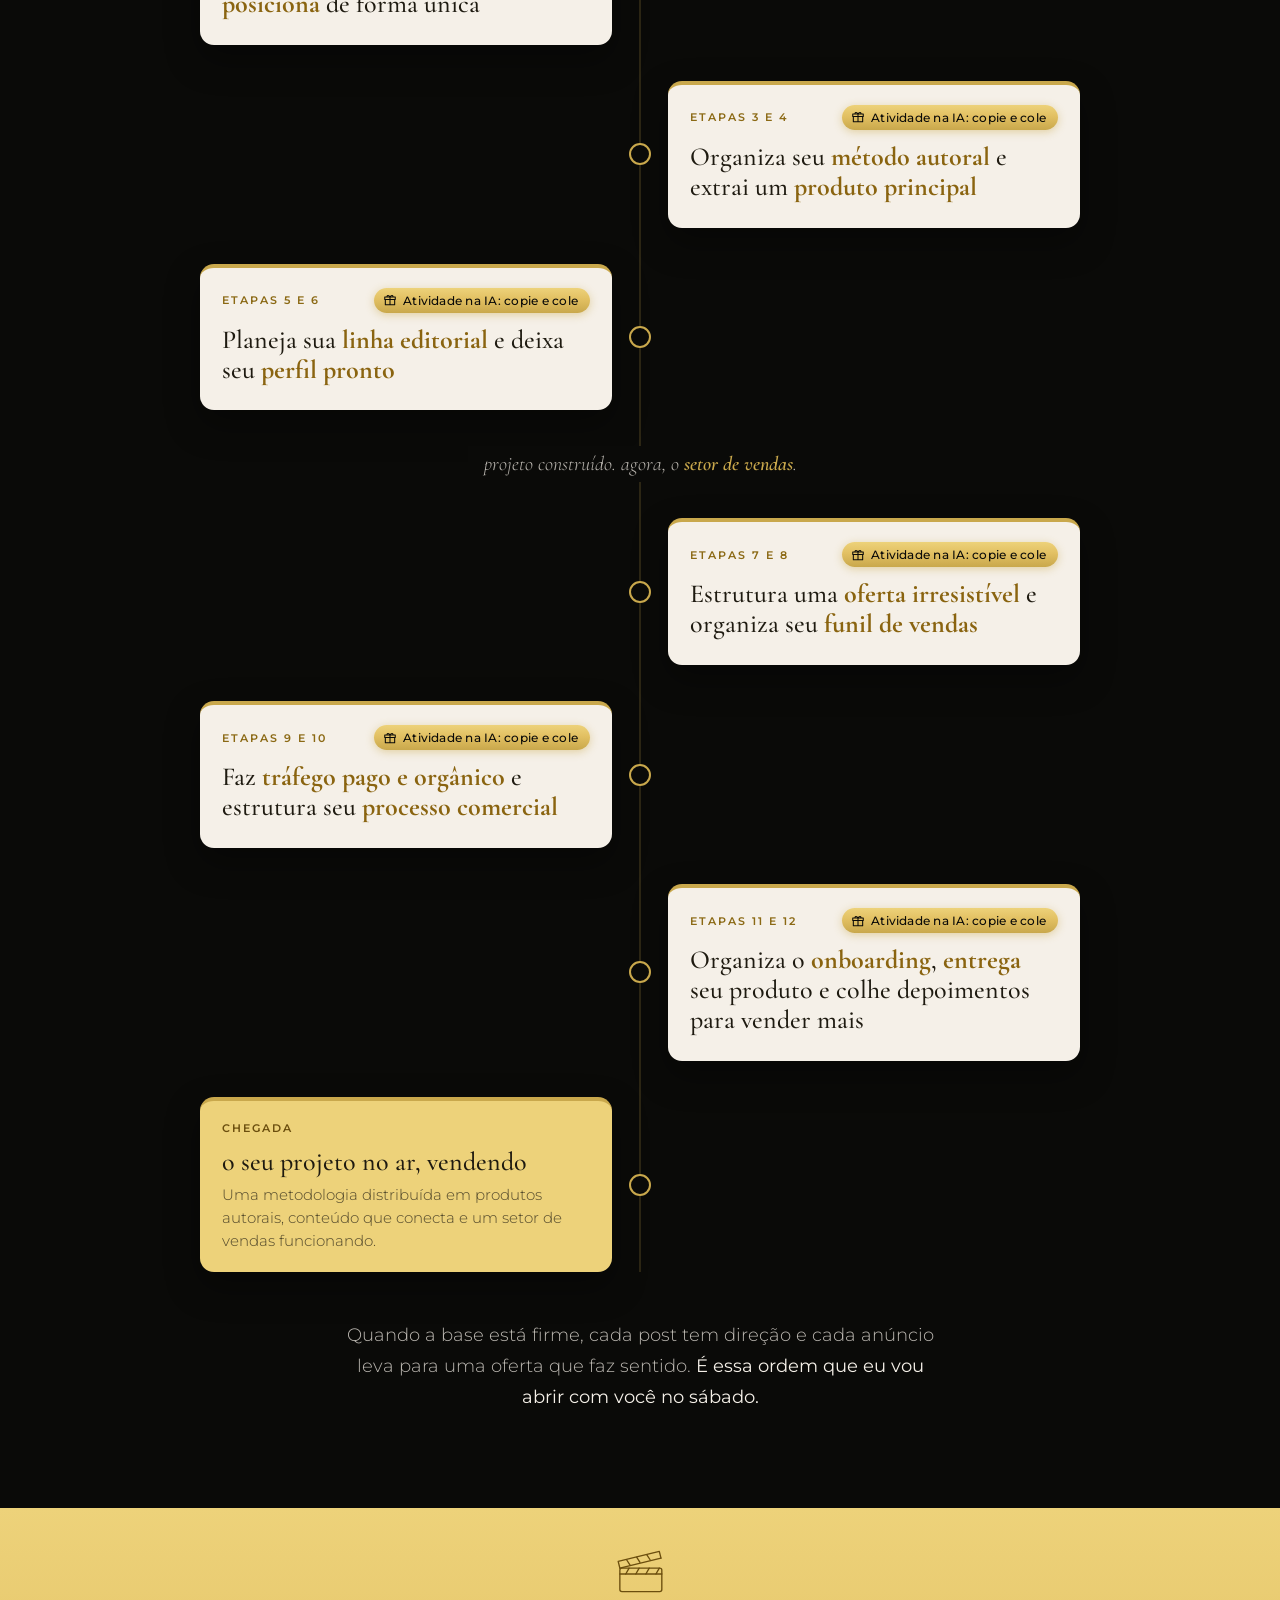
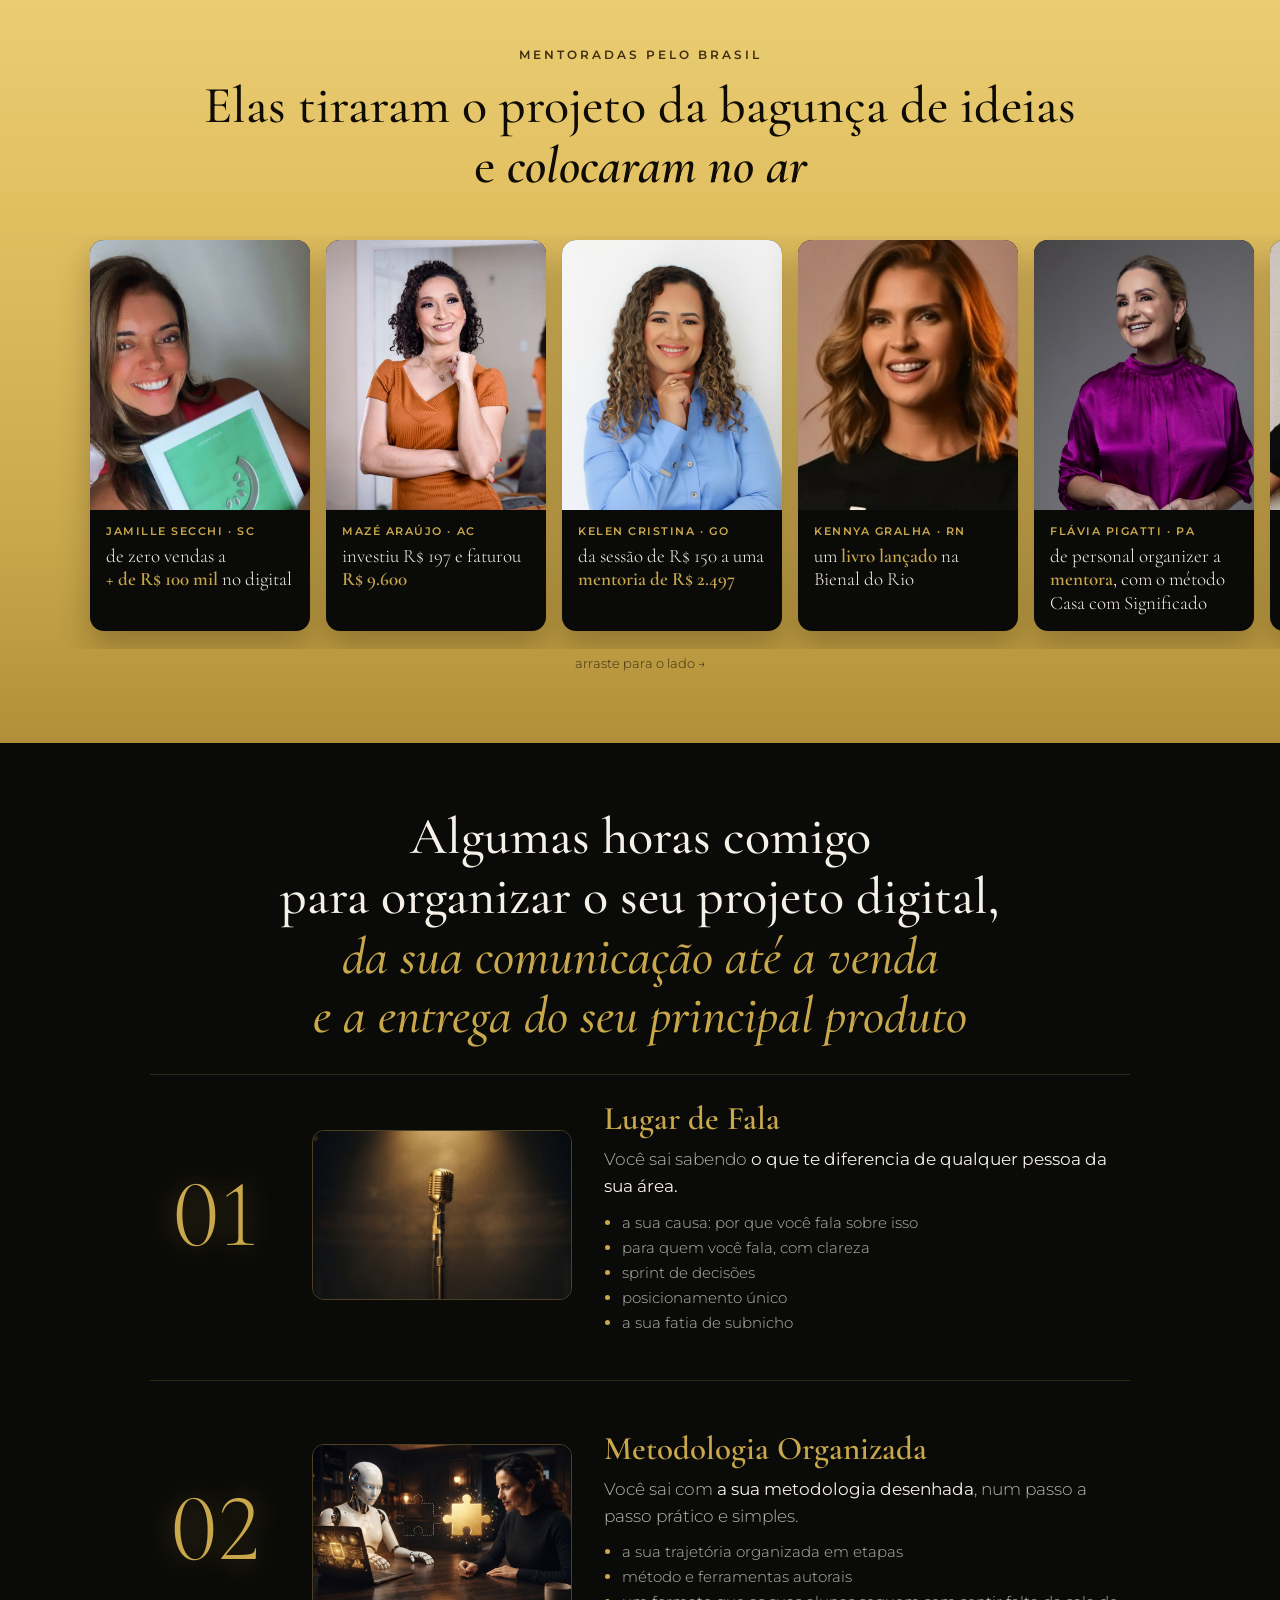
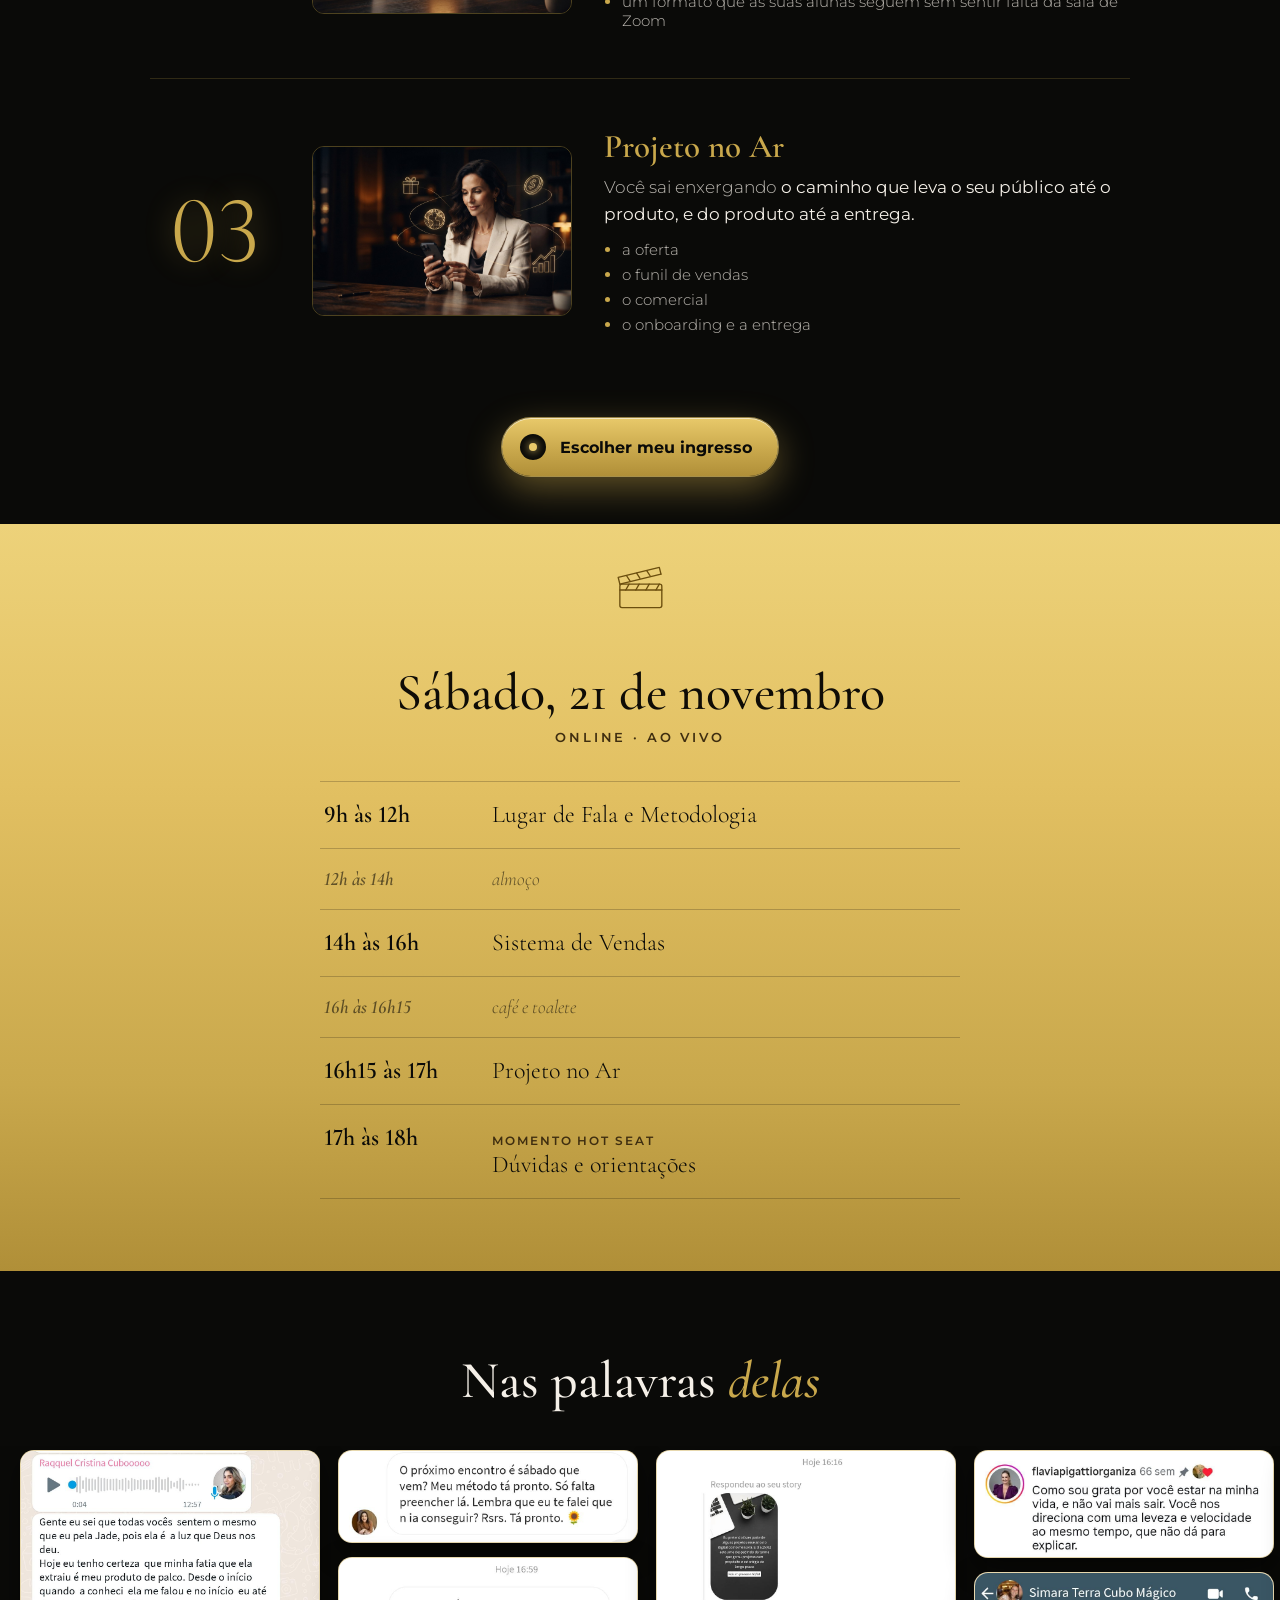
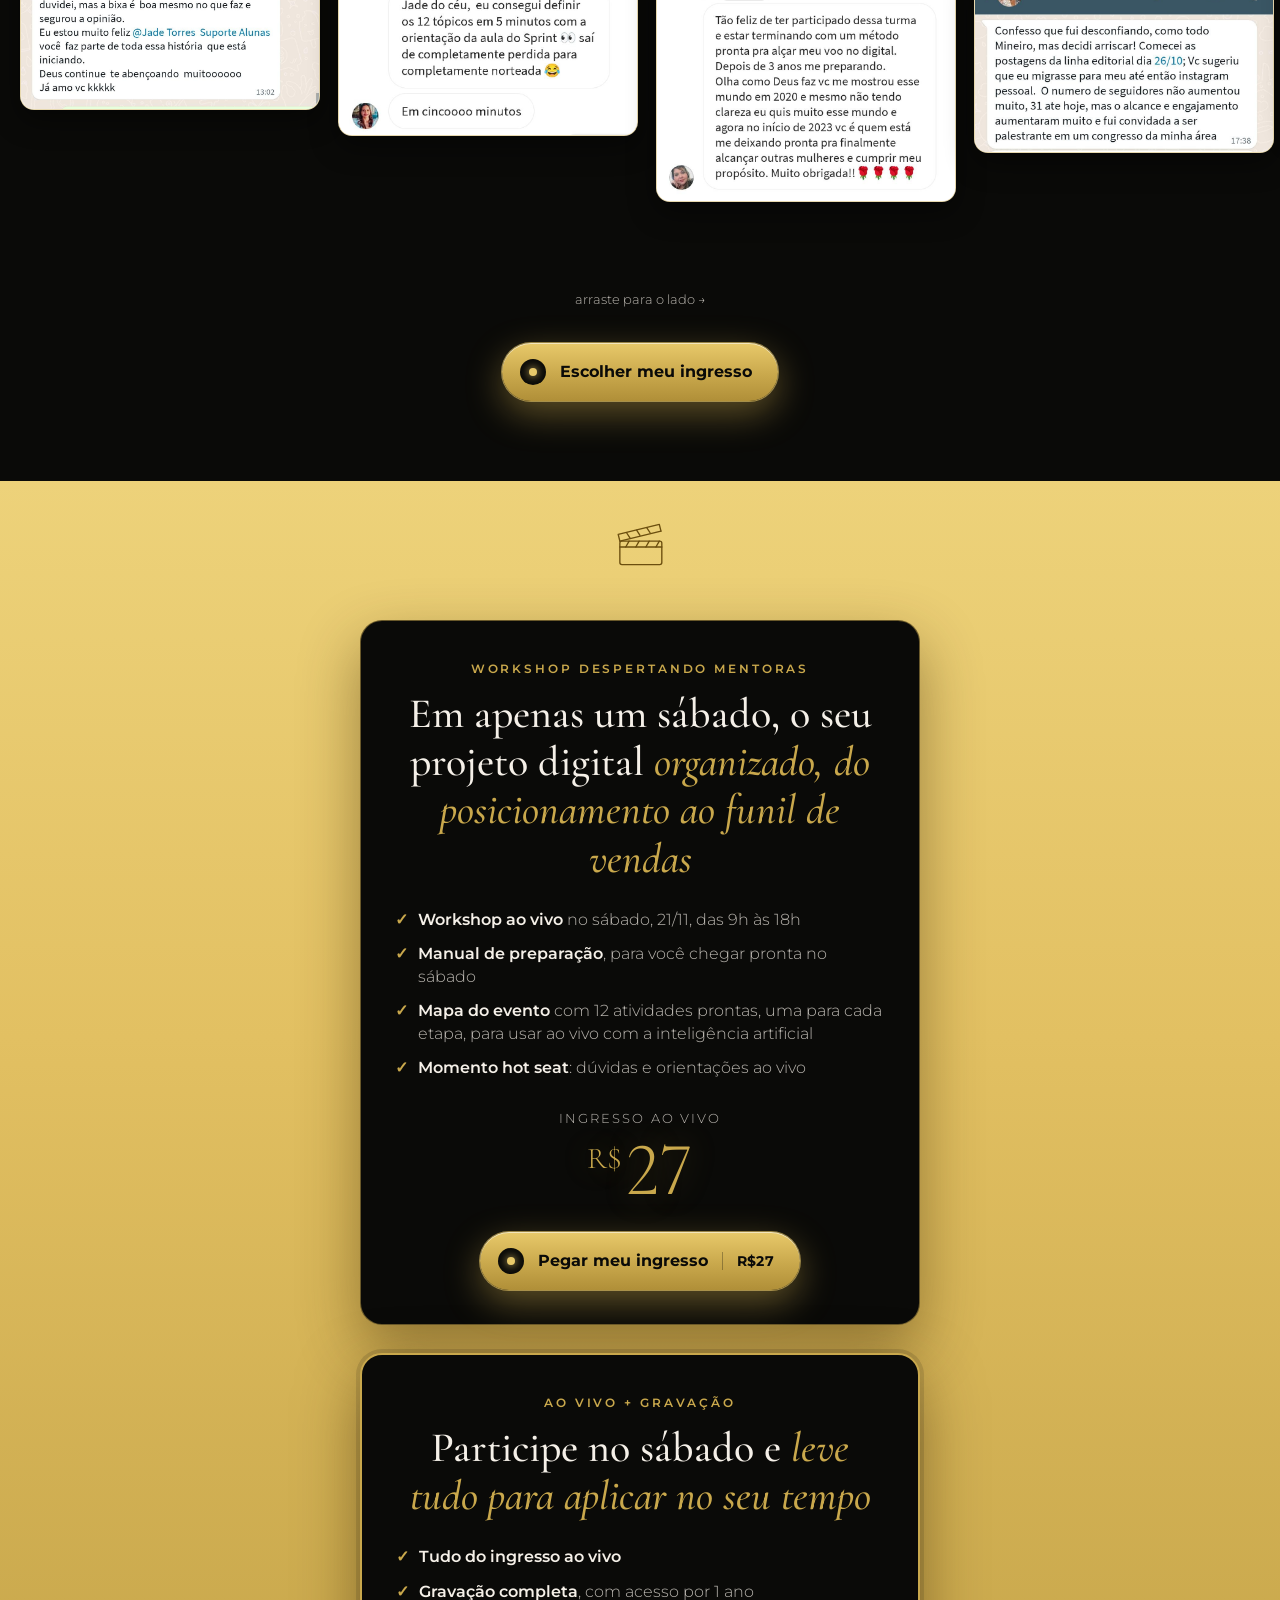
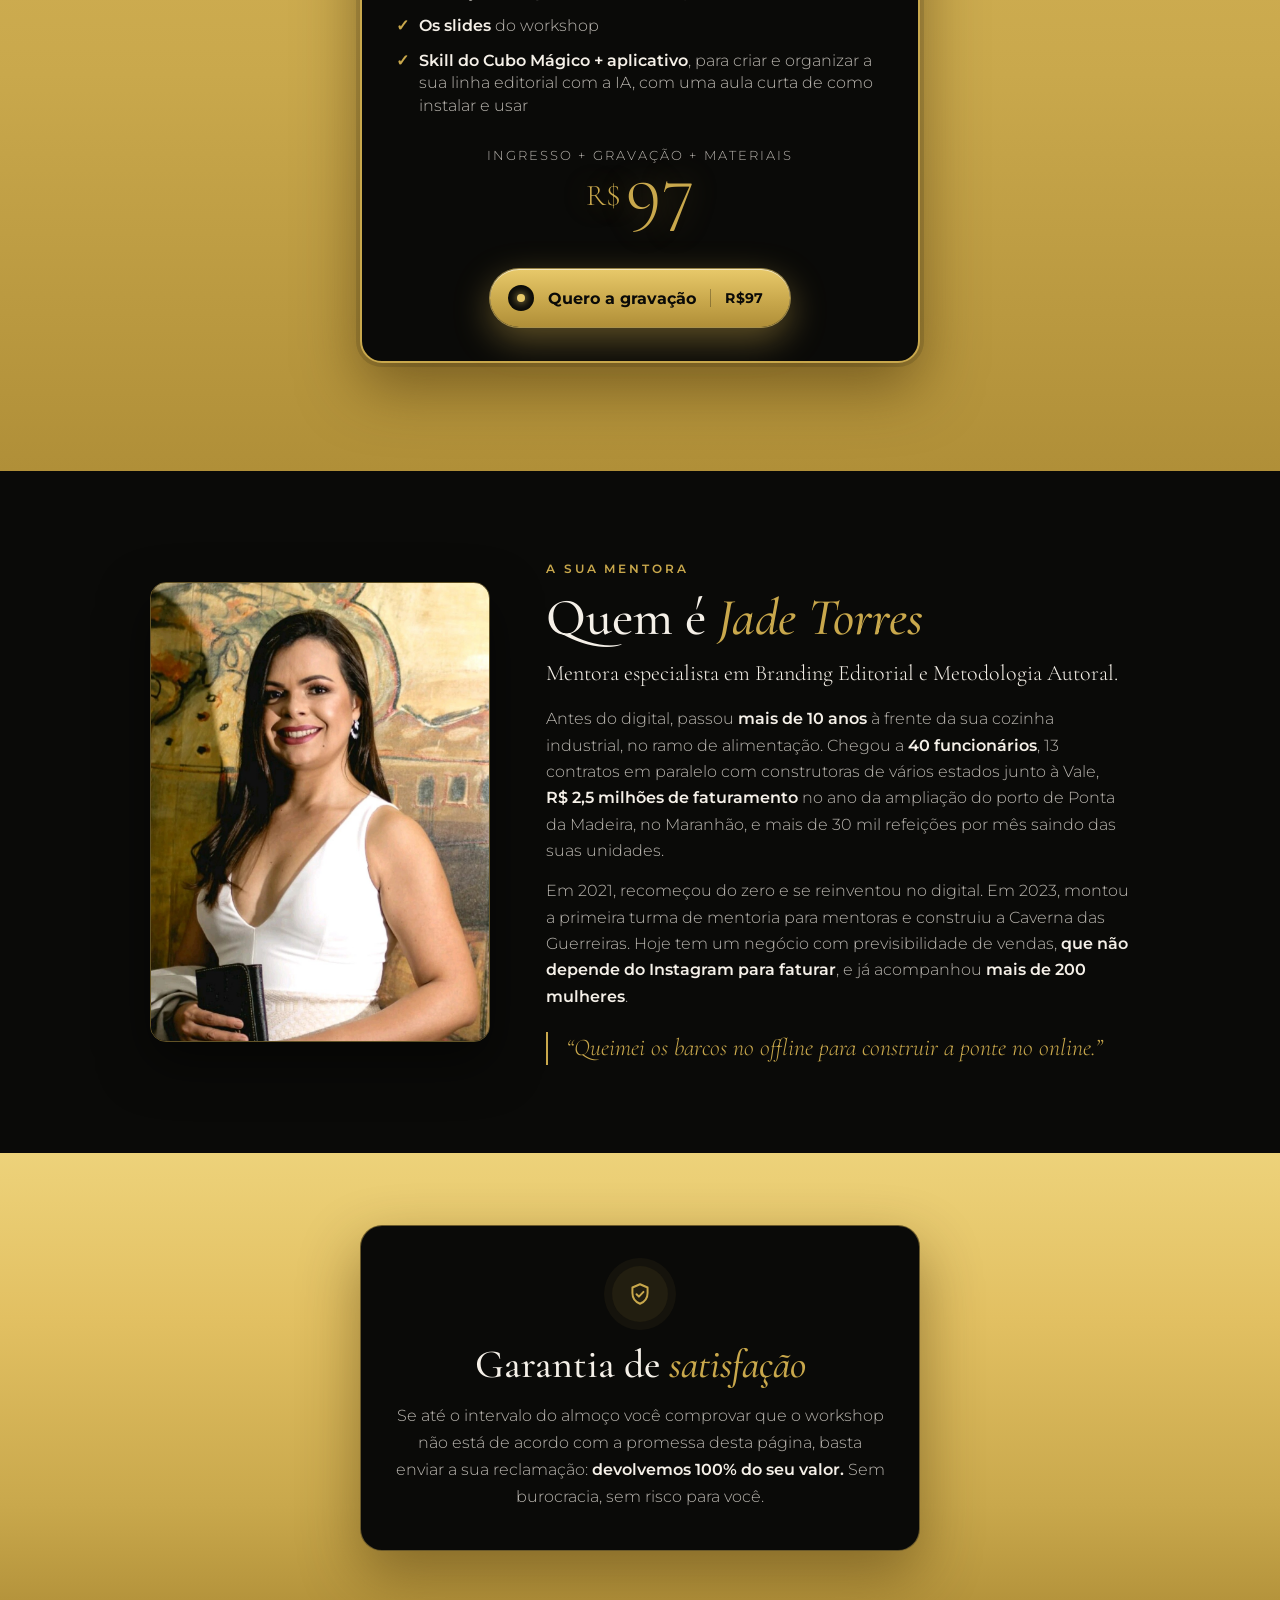
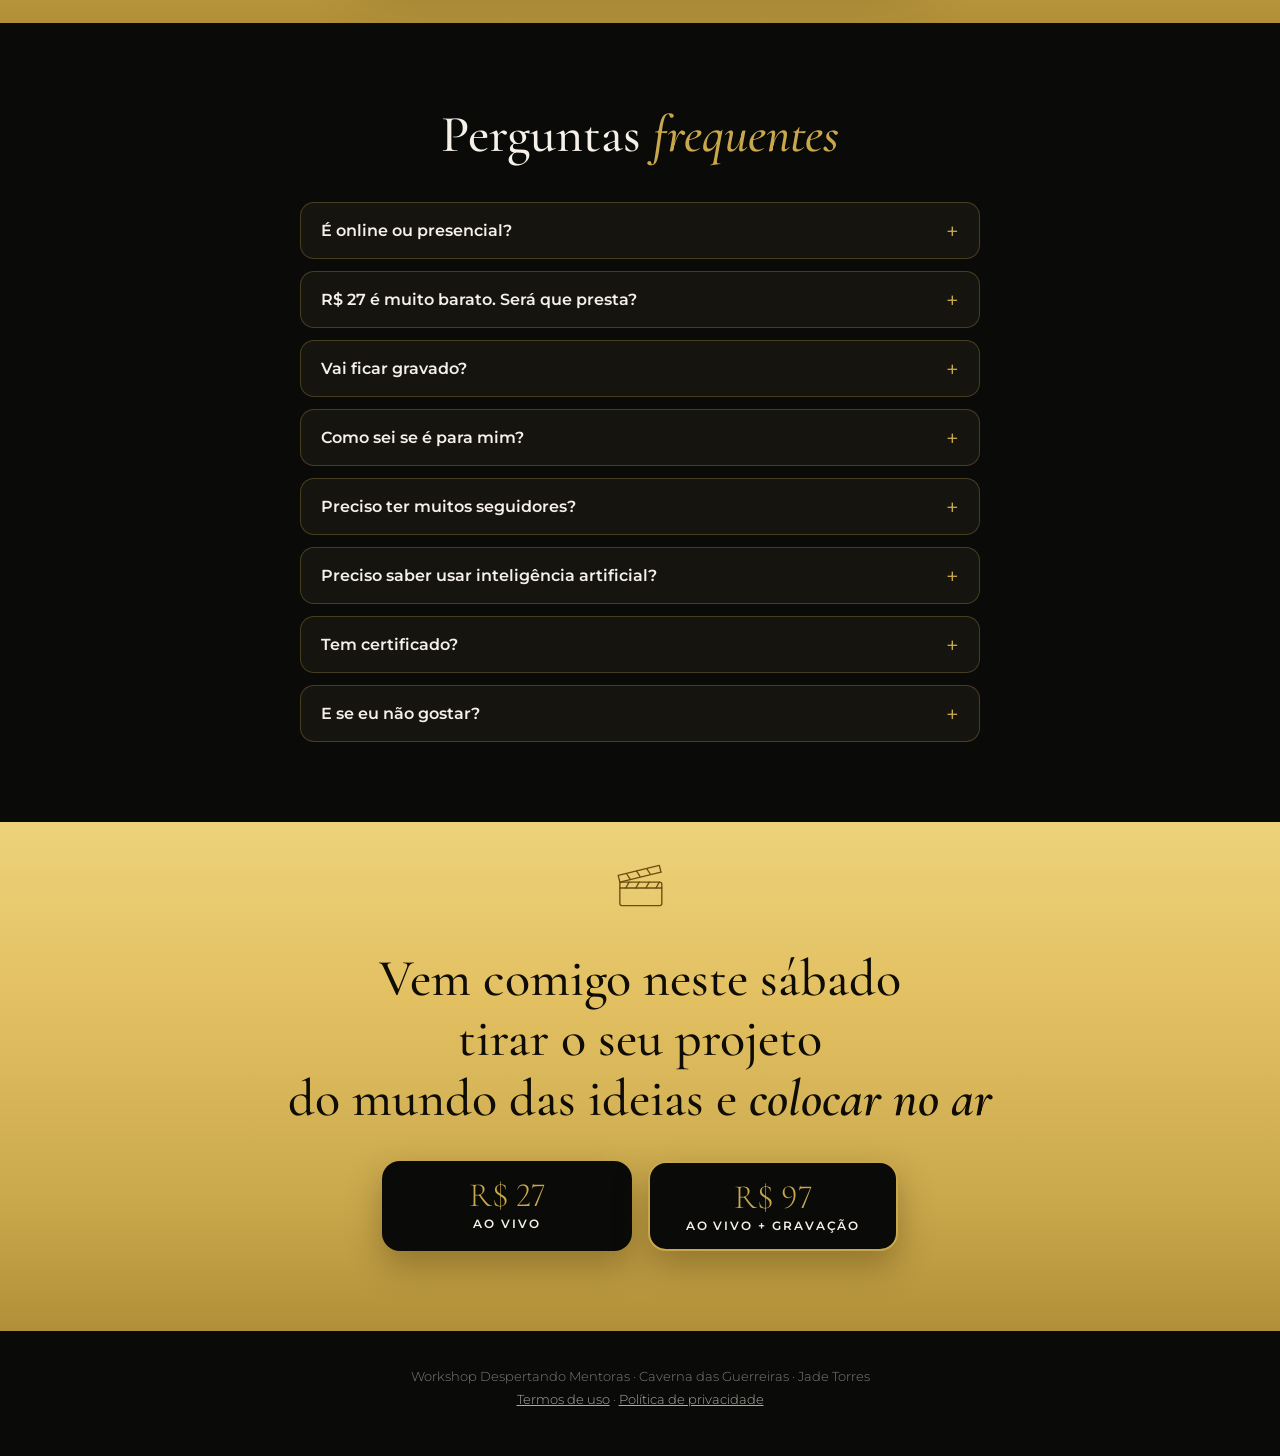
==== commit 5827a390: "Despertando Mentoras: título sem ponto final Co-Authored-By: Claude Opus 5.5 <noreply@anthropic.com>" ====
--- a/despertandomentoras/index.html
+++ b/despertandomentoras/index.html
@@ -390,7 +390,7 @@
     <span class="badge">Online e ao vivo · sábado, 21/11</span>
     <p class="slogan">Despertando Mentoras</p>
     <!-- promessa anterior guardada: Em apenas um sábado, eu vou tirar o seu projeto digital da bagunça de ideias para você começar 2027 com tudo estruturado, do posicionamento ao funil de vendas. -->
-    <h1><span style="white-space:nowrap">Um dia que vai valer</span> <span style="white-space:nowrap">por <em>todo o seu 2027.</em></span></h1>
+    <h1><span style="white-space:nowrap">Um dia que vai valer</span> <span style="white-space:nowrap">por <em>todo o seu 2027</em></span></h1>
     <p class="complemento">Tire o seu projeto digital da bagunça de ideias e comece o ano com <span style="white-space:nowrap">clareza e organização,</span> <b><span style="white-space:nowrap">do posicionamento</span> <span style="white-space:nowrap">ao funil de vendas.</span></b></p>
     <p class="sub" id="sub"><strong>Pela primeira vez, vou mostrar fora dos bastidores da minha mentoria</strong> o passo a passo completo, com as <strong>12 etapas da metodologia 12 Semanas no Ar</strong>, que eu usei para conquistar mentoradas em vários estados do Brasil, <strong>sem depender de métricas de rede social.</strong></p>
     <ul class="checks">
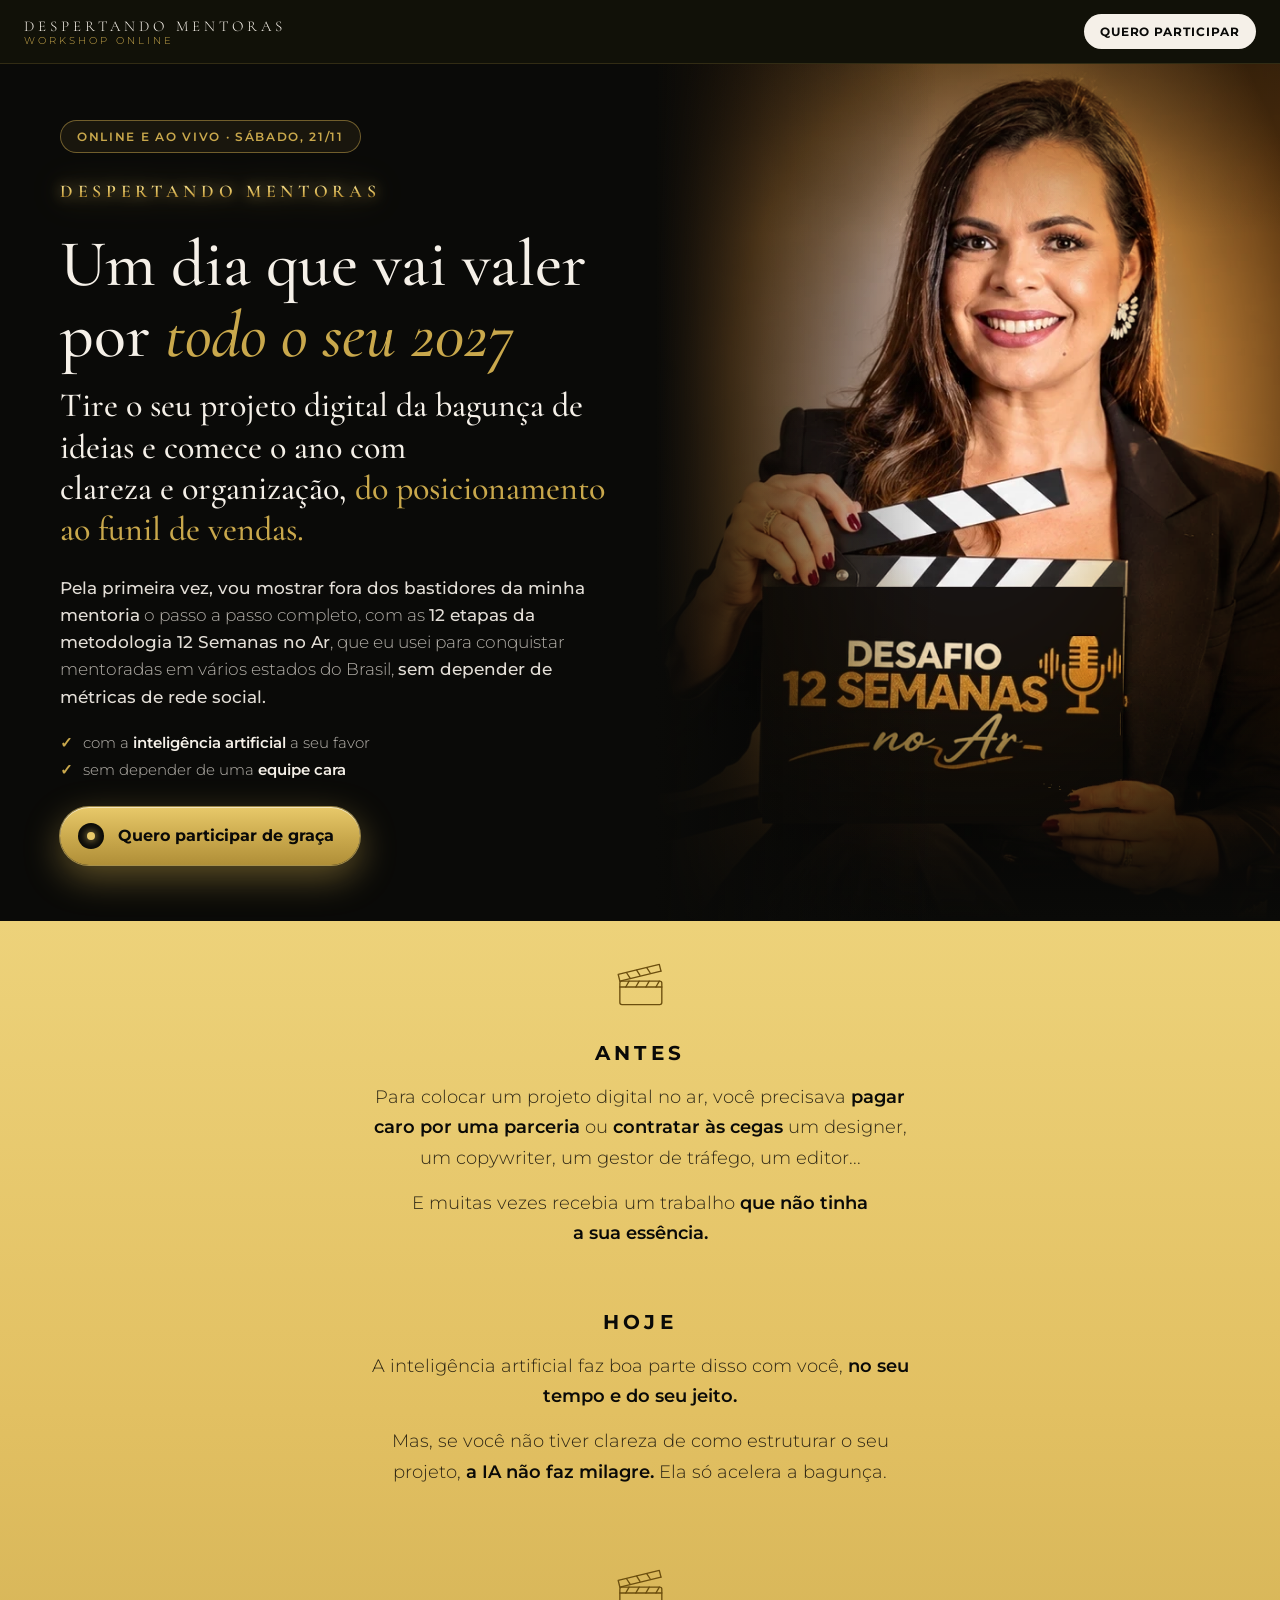
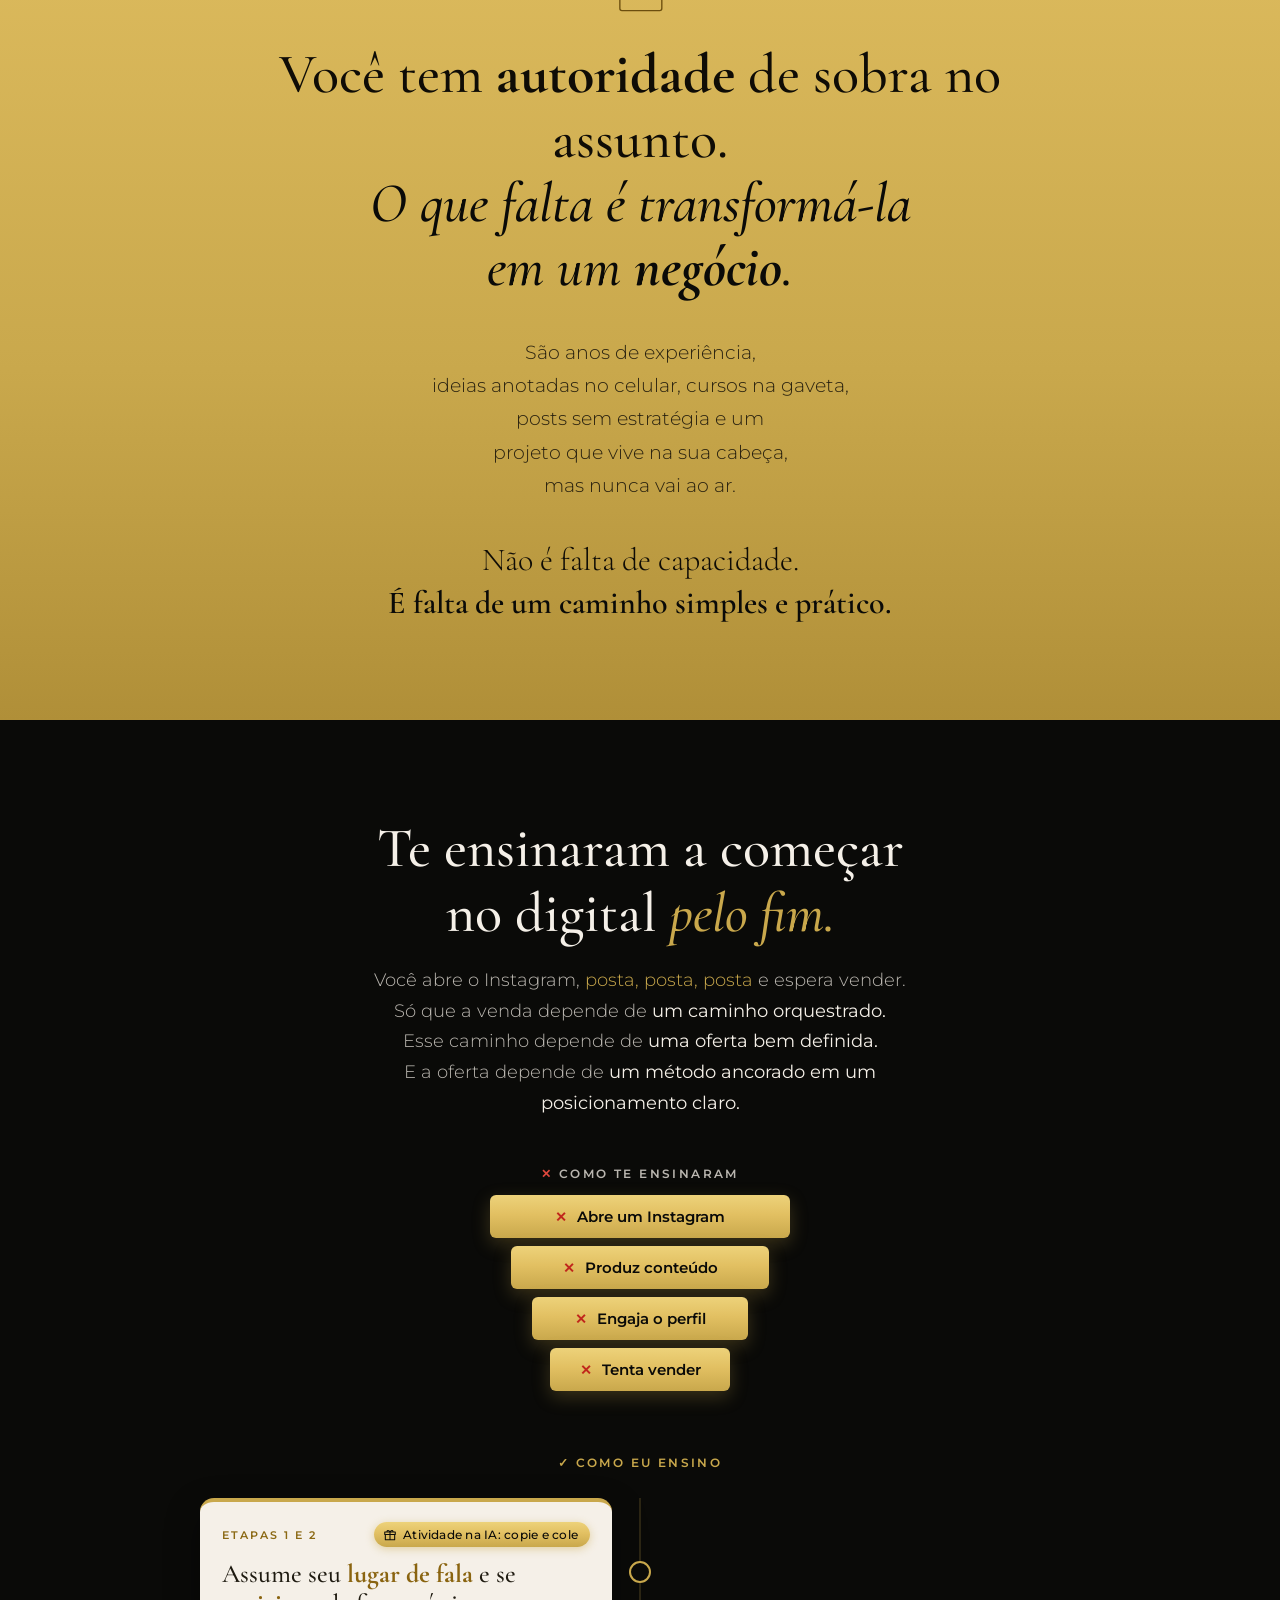
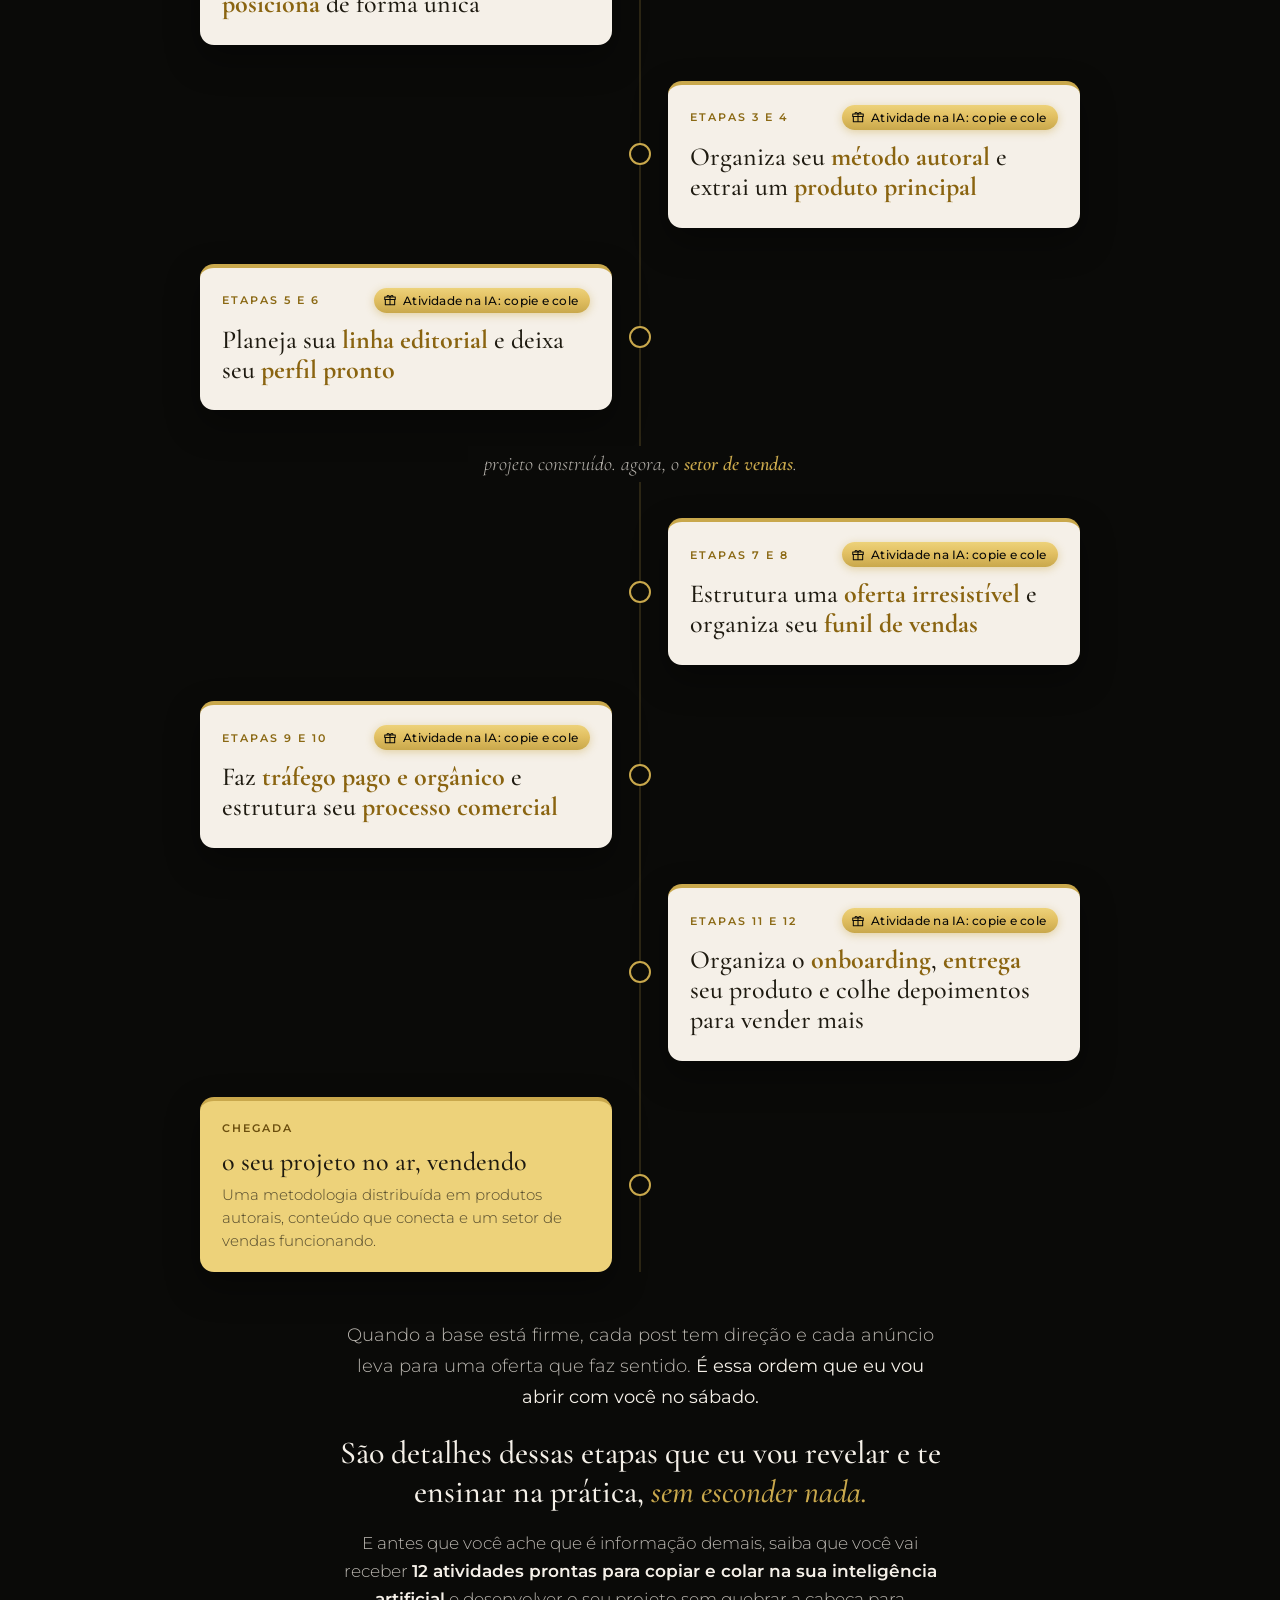
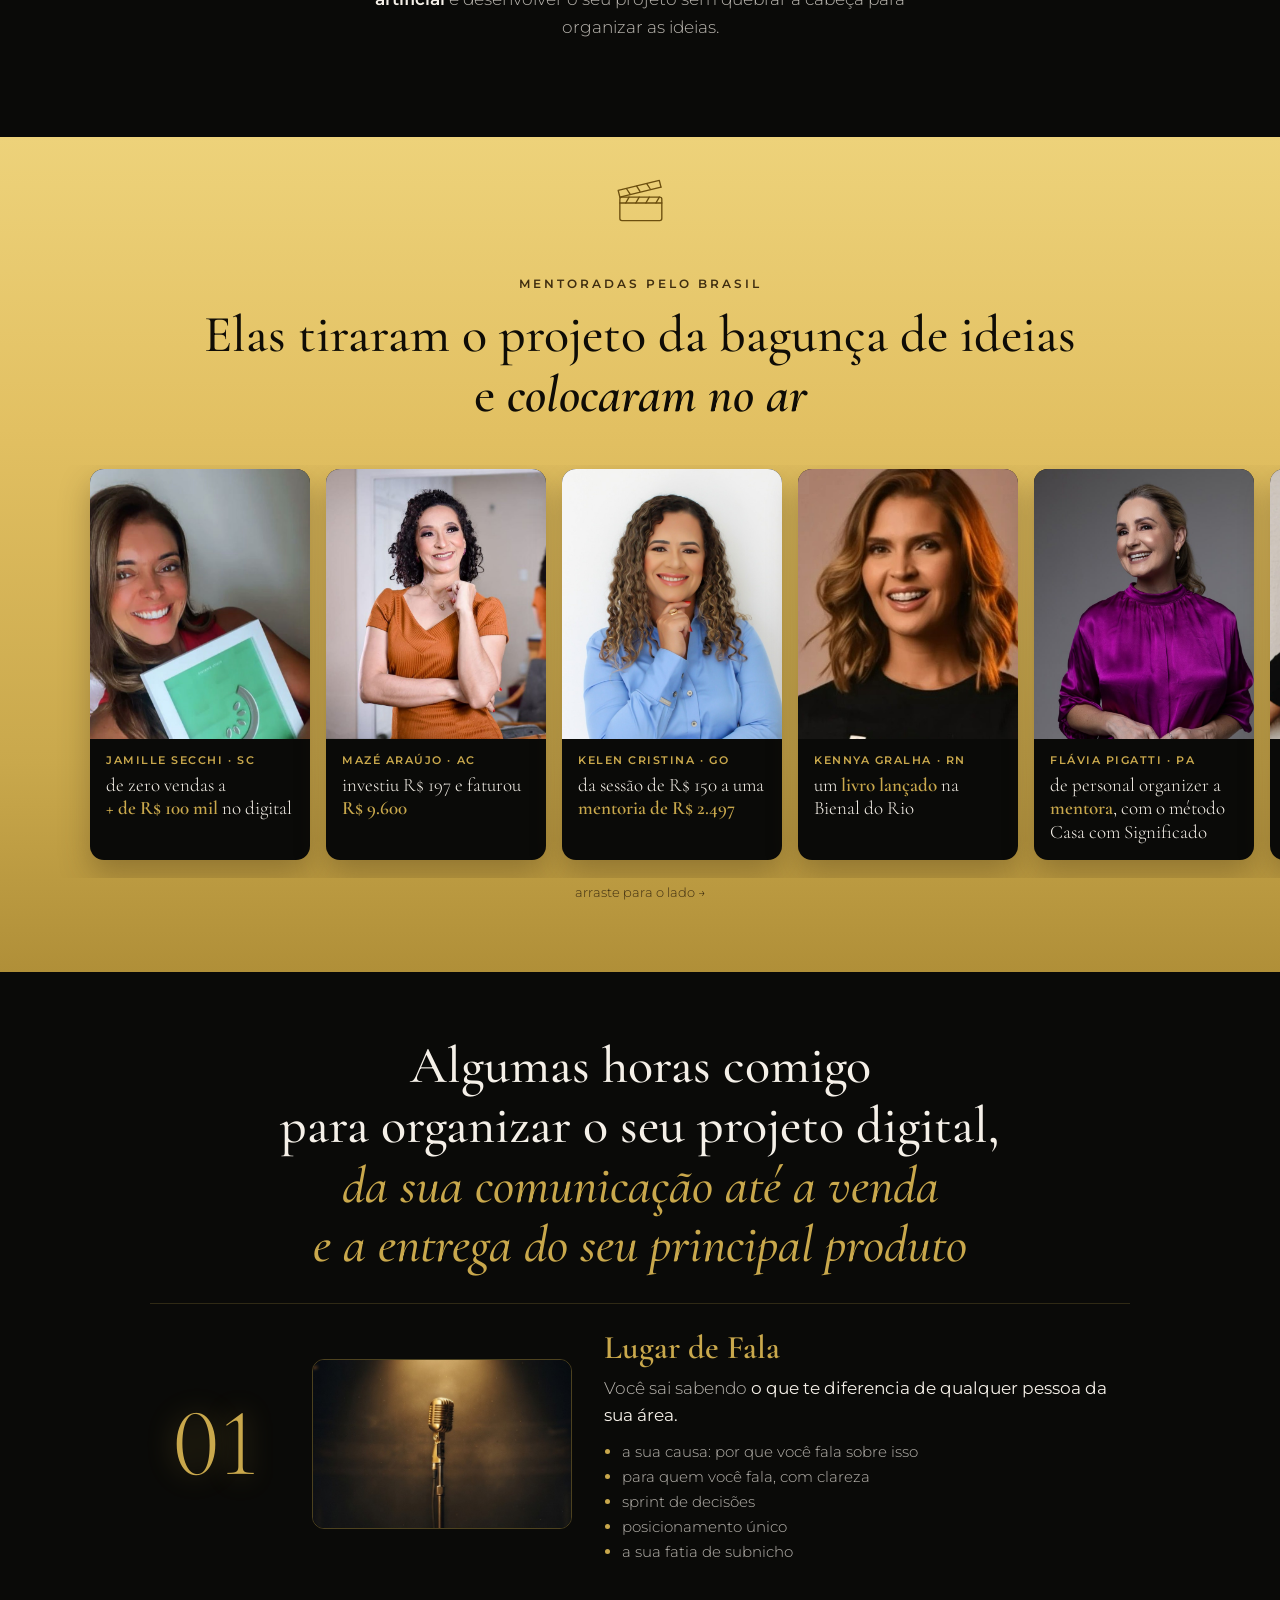
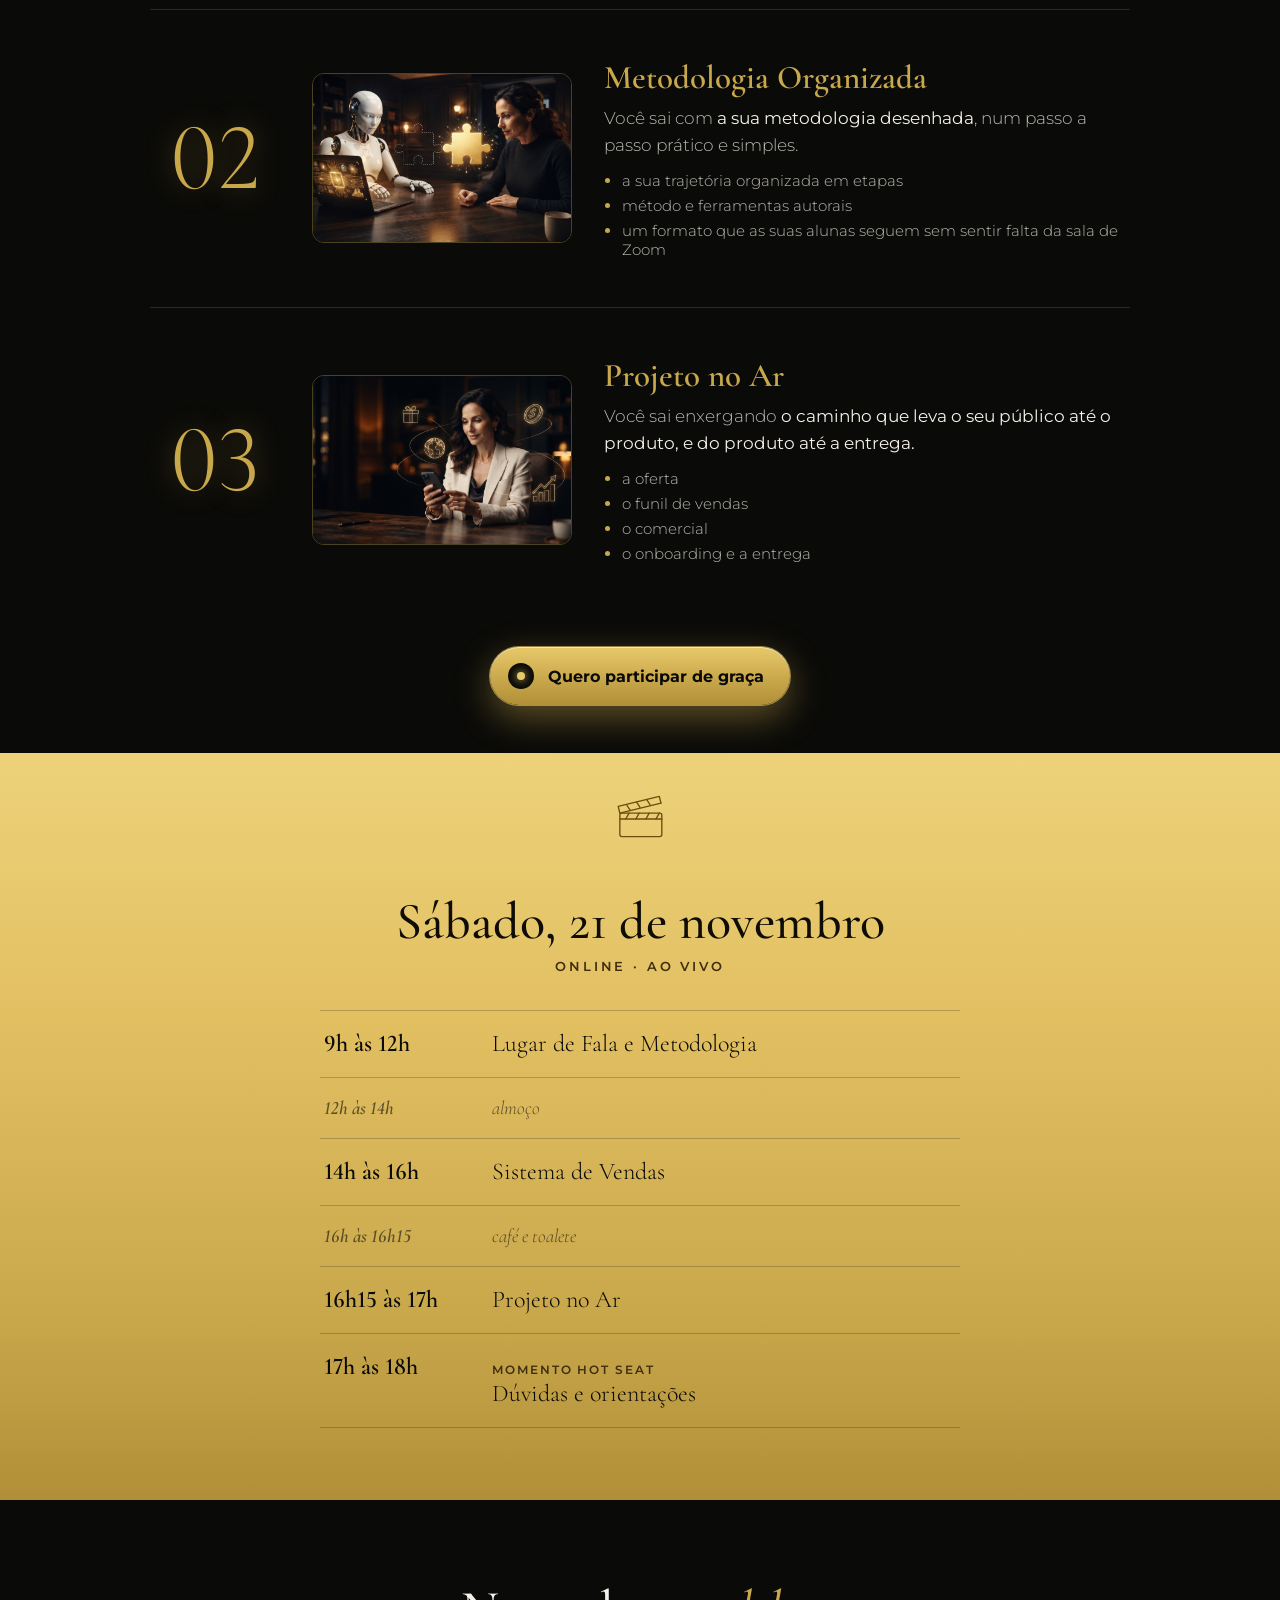
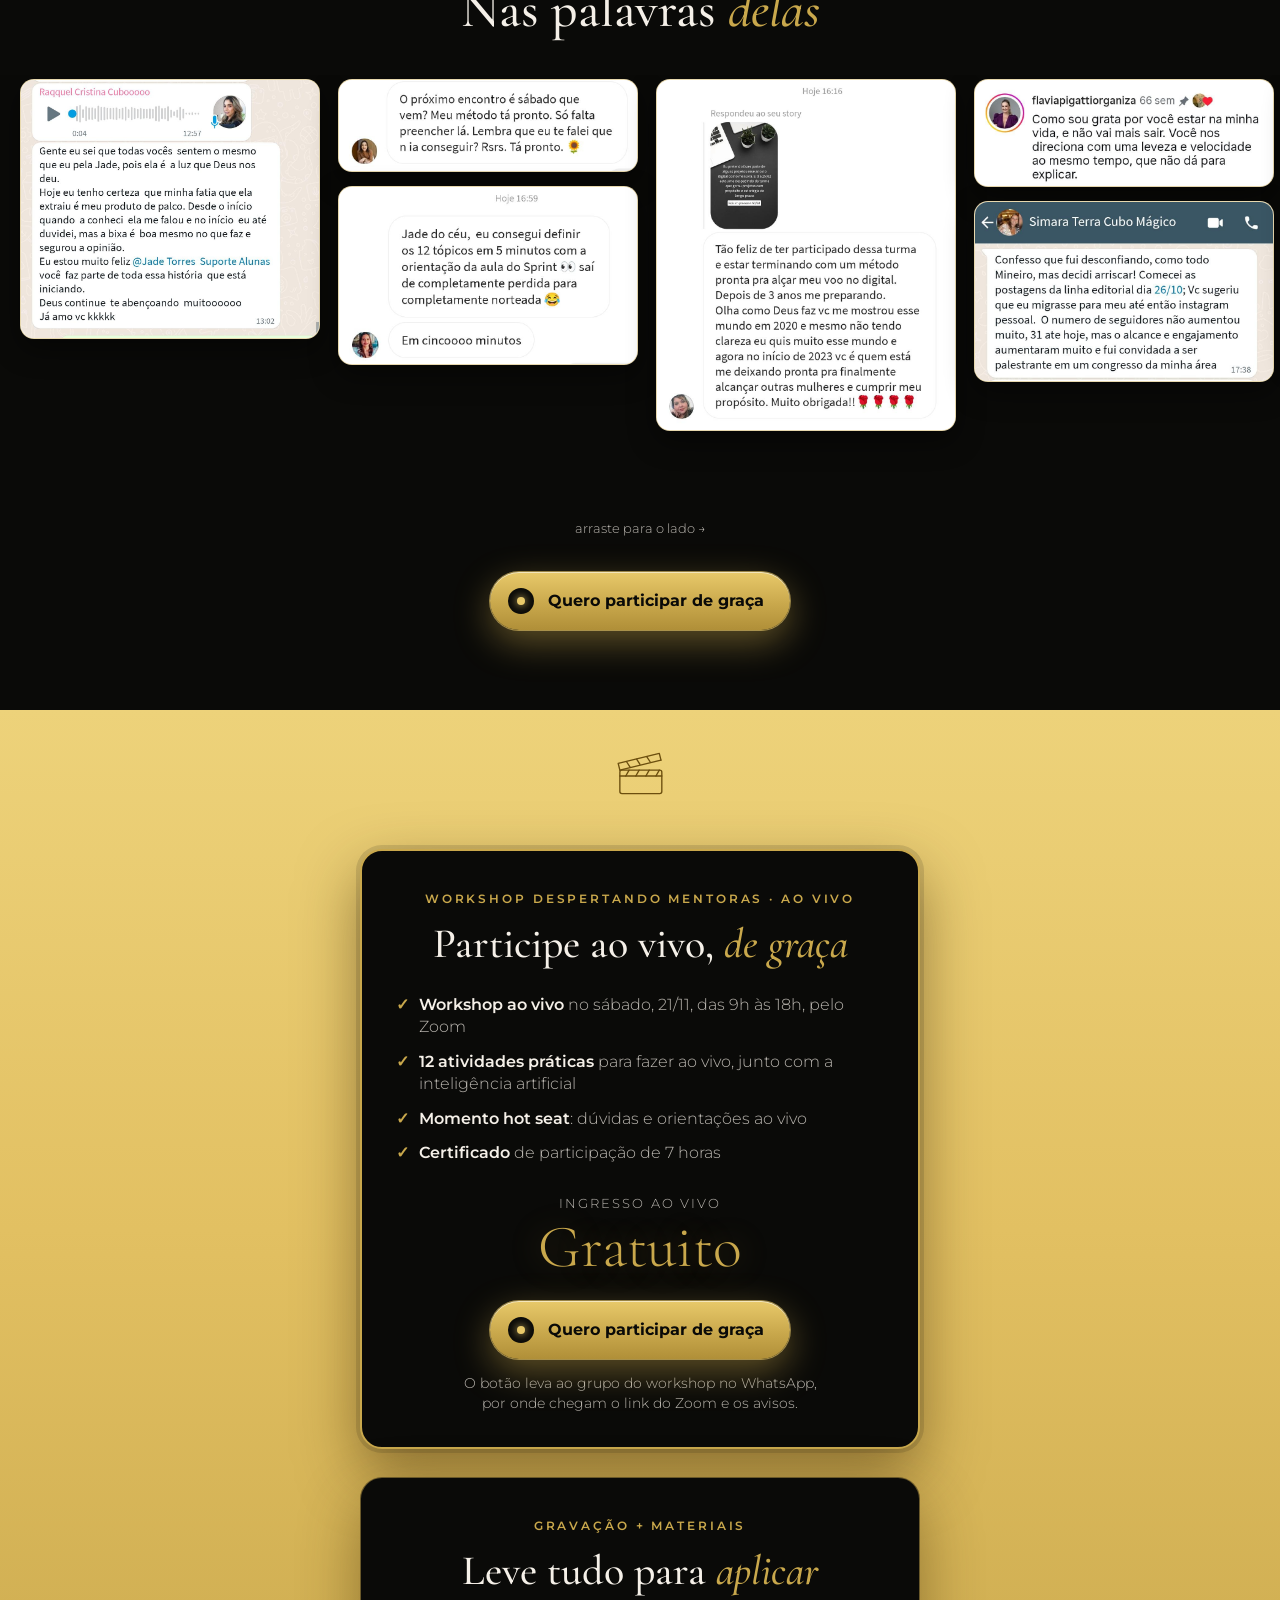
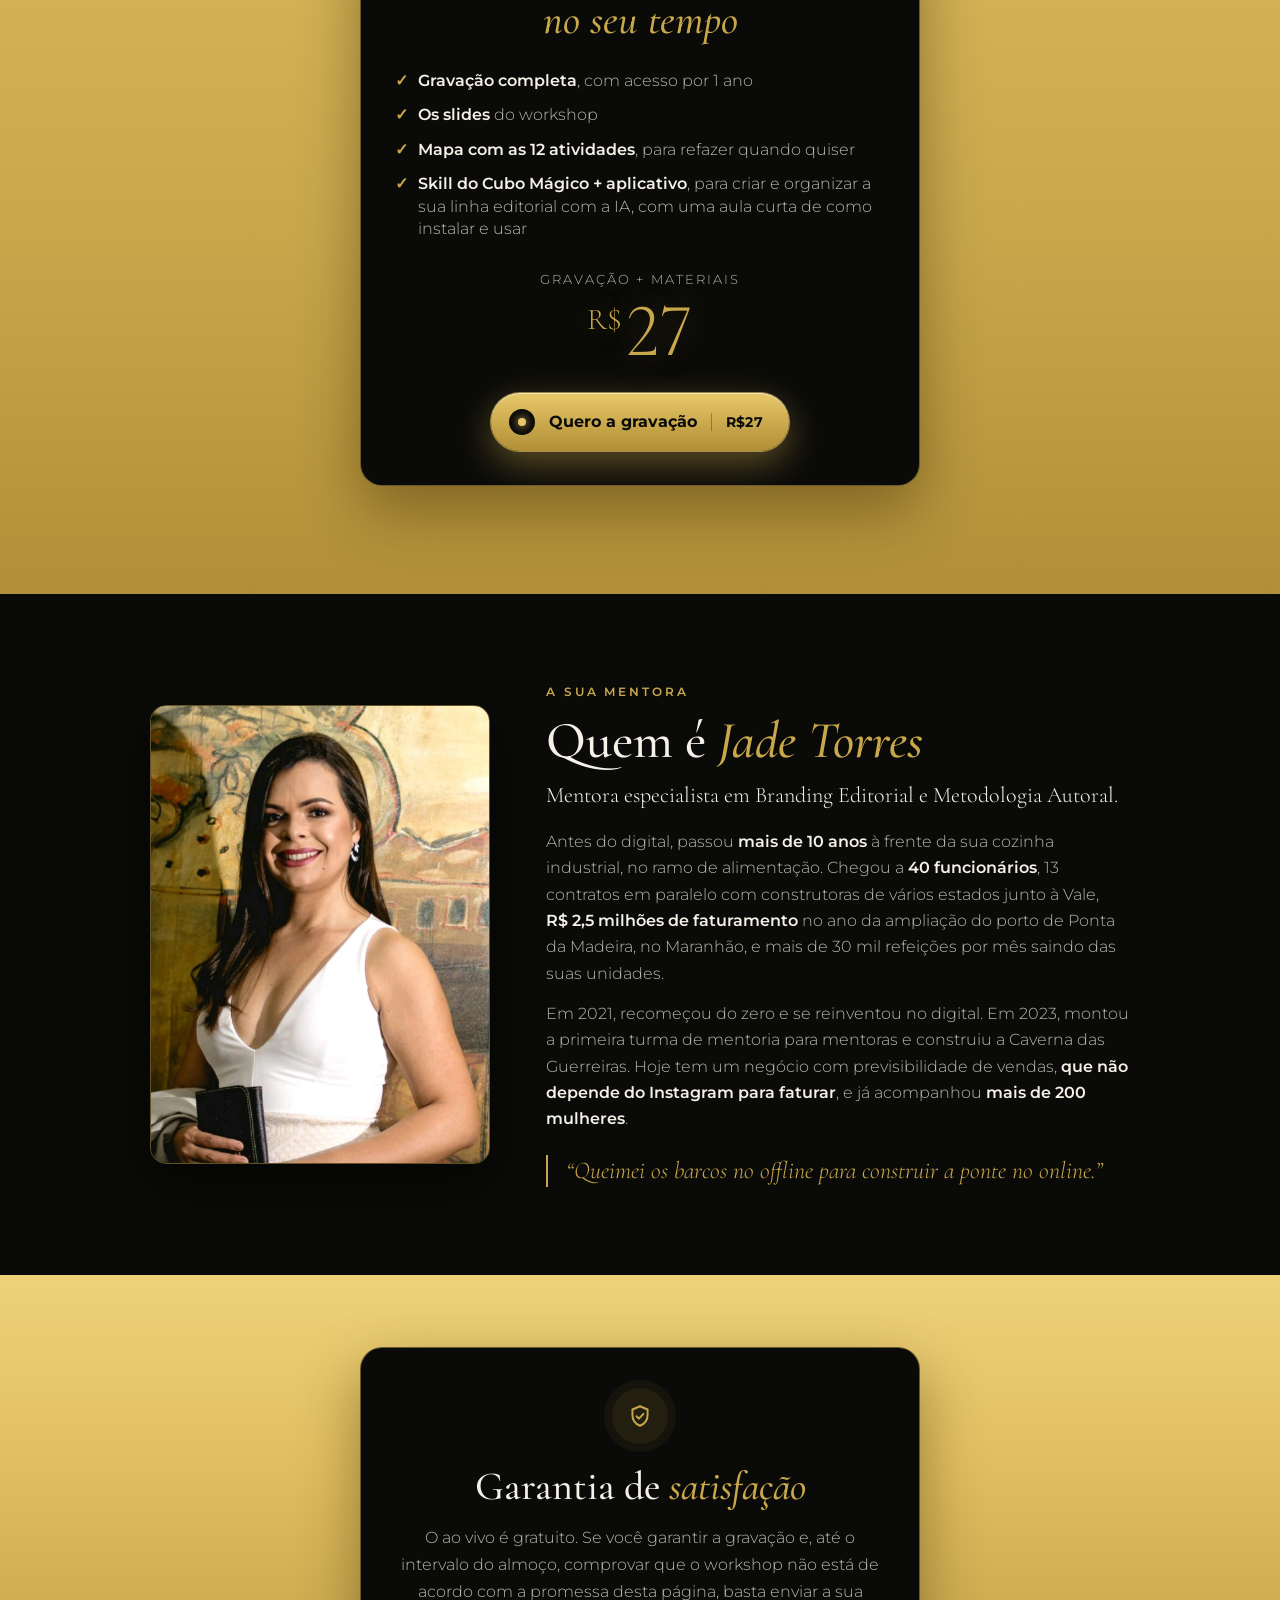
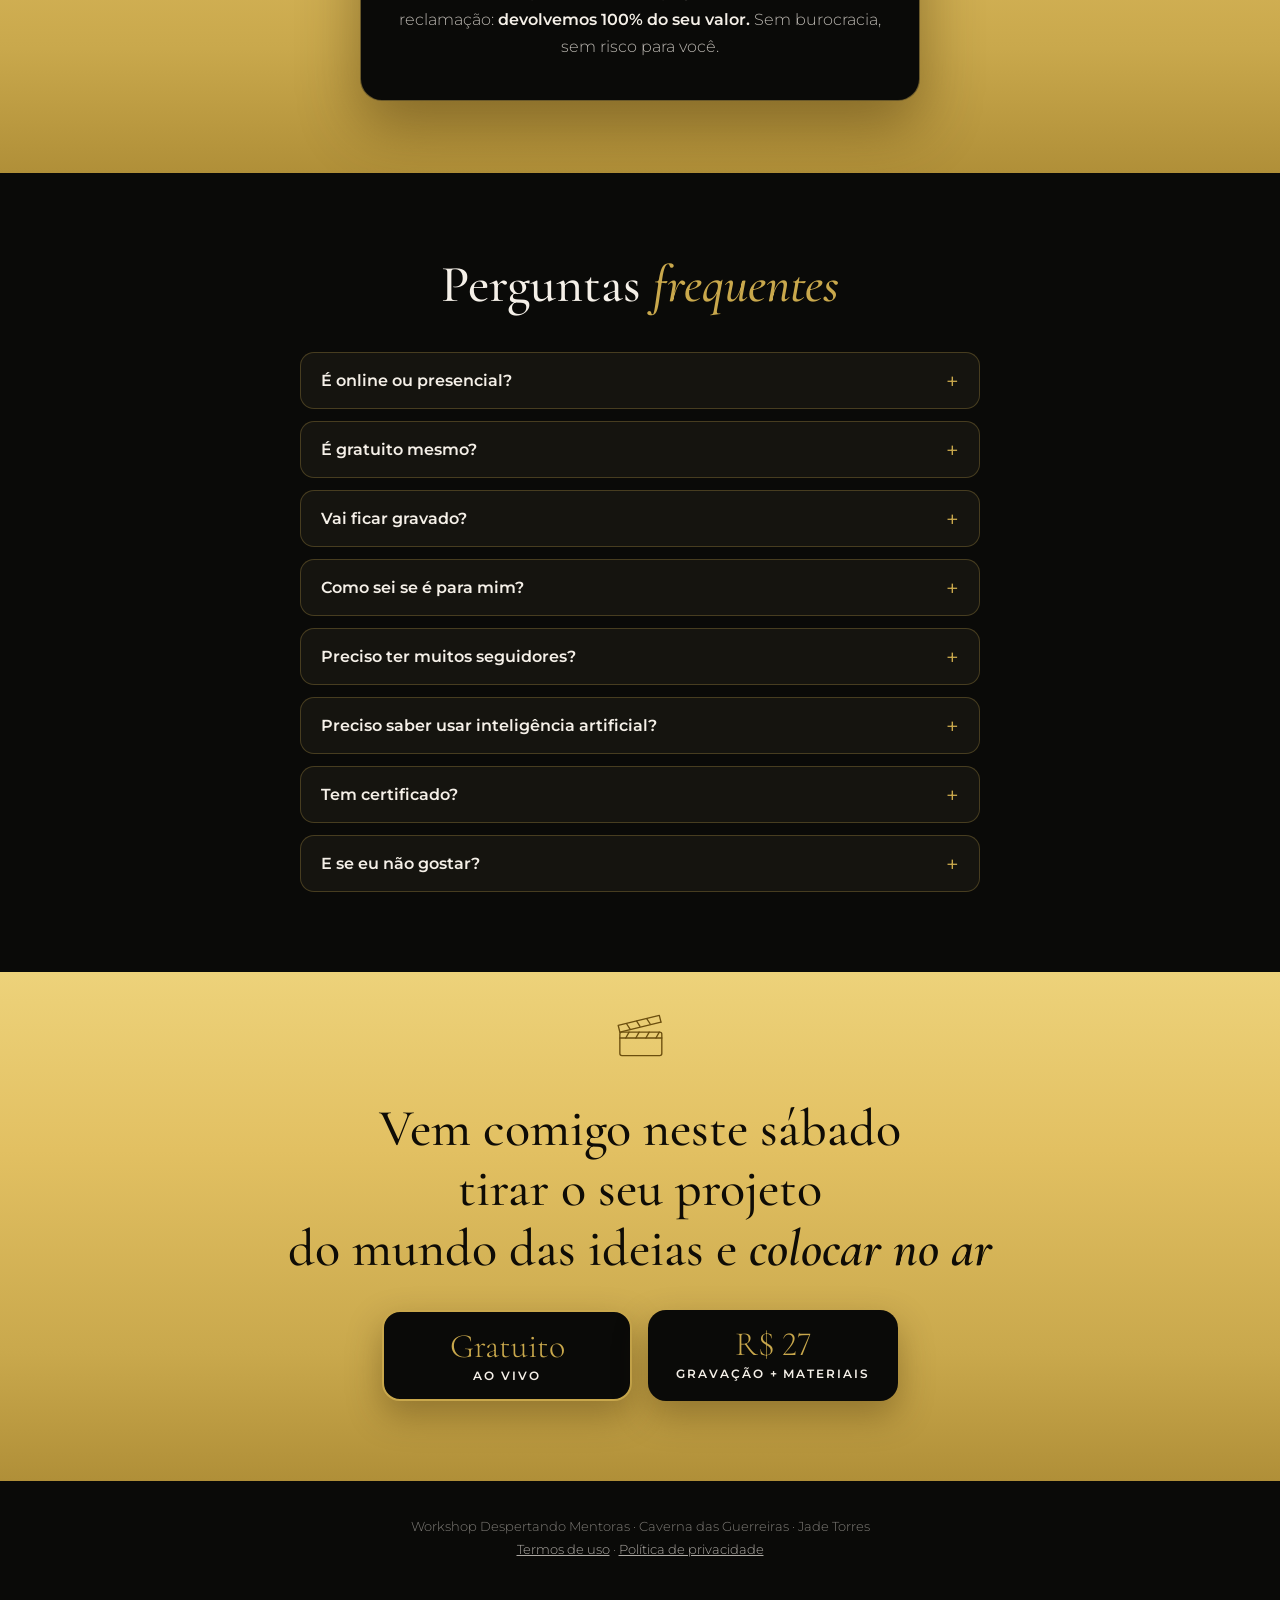
==== commit bcb60ac8: "Despertando Mentoras: ao vivo gratuito, gravação por R$27 Co-Authored-By: Claude Opus 5.5 <noreply@a" ====
--- a/despertandomentoras/index.html
+++ b/despertandomentoras/index.html
@@ -3,8 +3,8 @@
 <head>
 <meta charset="utf-8">
 <meta name="viewport" content="width=device-width, initial-scale=1">
-<title>Despertando Mentoras · Workshop com Jade Torres</title>
-<meta name="description" content="Um dia que vai valer por todo o seu 2027. Tire o seu projeto digital da bagunça de ideias e comece o ano com clareza e organização. Workshop online e ao vivo, 21 de novembro.">
+<title>Despertando Mentoras · Workshop gratuito com Jade Torres</title>
+<meta name="description" content="Um dia que vai valer por todo o seu 2027. Workshop online, ao vivo e gratuito, no sábado, 21 de novembro, para tirar o seu projeto digital da bagunça de ideias.">
 <link rel="preconnect" href="https://fonts.googleapis.com">
 <link rel="preconnect" href="https://fonts.gstatic.com" crossorigin>
 <link href="https://fonts.googleapis.com/css2?family=Cormorant+Garamond:ital,wght@0,300;0,400;0,500;0,600;0,700;1,300;1,400;1,500;1,600&family=Montserrat:wght@300;400;600;700&display=swap" rel="stylesheet">
@@ -370,19 +370,25 @@
 .parada .cartao .qual { display: flex; align-items: center; justify-content: space-between; gap: 10px; flex-wrap: wrap; margin-bottom: 12px; }
 .presente { display: inline-flex; align-items: center; gap: 6px; font-size: 12px; letter-spacing: .02em; text-transform: none; font-weight: 500; color: #0A0A08; background: linear-gradient(180deg, #EDD27A 0%, #E2C062 45%, #C9A84C 100%); border-radius: 999px; padding: 5px 12px 5px 9px; box-shadow: 0 2px 8px rgba(201,168,76,.45); }
 .presente svg { width: 14px; height: 14px; fill: none; stroke: currentColor; stroke-width: 1.8; stroke-linejoin: round; }
+.fecho-etapas { max-width: 640px; margin: 22px auto 0; text-align: center; font-family: var(--font-display); font-size: clamp(25px, 3vw, 32px); line-height: 1.2; font-weight: 500; color: var(--white); }
+.fecho-etapas b { color: var(--gold); font-weight: 500; font-style: italic; }
+.objecao-etapas { max-width: 600px; margin: 18px auto 0; text-align: center; font-size: 17px; line-height: 1.65; color: var(--white-dim); }
+.objecao-etapas b { color: var(--white); font-weight: 600; }
+.nota-grupo { margin: 14px auto 0; max-width: 380px; font-size: 13.5px; line-height: 1.5; color: var(--white-dim); }
+.oferta-card .valor:not(:has(small)) { font-size: 60px; }
 </style>
 <!-- Pixel da Meta (o mesmo do Raio-X) -->
 <script>
 !function(f,b,e,v,n,t,s){if(f.fbq)return;n=f.fbq=function(){n.callMethod?n.callMethod.apply(n,arguments):n.queue.push(arguments)};if(!f._fbq)f._fbq=n;n.push=n;n.loaded=!0;n.version='2.0';n.queue=[];t=b.createElement(e);t.async=!0;t.src=v;s=b.getElementsByTagName(e)[0];s.parentNode.insertBefore(t,s)}(window,document,'script','https://connect.facebook.net/en_US/fbevents.js');
 fbq('init','1324461267723336');fbq('track','PageView');
-document.addEventListener('click',function(e){var a=e.target.closest&&e.target.closest('a[href*="pay.kiwify.com.br"]');if(a)fbq('track','InitiateCheckout');});
+document.addEventListener('click',function(e){if(!e.target.closest)return;if(e.target.closest('a[href*="pay.kiwify.com.br"]'))fbq('track','InitiateCheckout');if(e.target.closest('a[href*="chat.whatsapp.com"]'))fbq('track','Lead');});
 </script>
 </head>
 <body>
 
 <nav class="barra">
   <div class="marca">Despertando Mentoras<small>workshop online</small></div>
-  <a class="barra-btn" href="#oferta">Pegar meu ingresso</a>
+  <a class="barra-btn" href="#oferta">Quero participar</a>
 </nav>
 
 <header class="topo">
@@ -397,7 +403,7 @@
       <li>com a <b>inteligência artificial</b> a seu favor</li>
       <li>sem depender de uma <b>equipe cara</b></li>
     </ul>
-    <a class="cta" href="#oferta"><span class="ponto" aria-hidden="true"></span>Pegar meu ingresso</a>
+    <a class="cta" href="#oferta"><span class="ponto" aria-hidden="true"></span>Quero participar de graça</a>
   </div>
   <div class="foto">
     <img id="foto-jade" src="fotos/jade-claquete-cadeira-limpa.webp" alt="Jade Torres">
@@ -470,6 +476,8 @@
       <div class="parada chegada esq"><span class="no"></span><div class="cartao"><div class="qual">Chegada</div><h3>o seu projeto no ar, vendendo</h3><p>Uma metodologia distribuída em produtos autorais, conteúdo que conecta e um setor de vendas funcionando.</p></div></div>
     </div>
     <p class="fecho">Quando a base está firme, cada post tem direção e cada anúncio leva para uma oferta que faz sentido. <b>É essa ordem que eu vou abrir com você no sábado.</b></p>
+    <p class="fecho-etapas">São detalhes dessas etapas que eu vou revelar e te ensinar na prática, <b>sem esconder nada.</b></p>
+    <p class="objecao-etapas">E antes que você ache que é informação demais, saiba que você vai receber <b>12 atividades prontas para copiar e colar na sua inteligência artificial</b> e desenvolver o seu projeto sem quebrar a cabeça para organizar as ideias.</p>
   </div>
 </section>
 
@@ -527,7 +535,7 @@
       <ul><li>a oferta</li><li>o funil de vendas</li><li>o comercial</li><li>o onboarding e a entrega</li></ul>
     </div>
   </div>
-  <div class="leva-oferta"><a class="cta" href="#oferta"><span class="ponto" aria-hidden="true"></span>Escolher meu ingresso</a></div>
+  <div class="leva-oferta"><a class="cta" href="#oferta"><span class="ponto" aria-hidden="true"></span>Quero participar de graça</a></div>
 </section>
 
 <section class="cronograma" aria-label="Cronograma">
@@ -569,7 +577,7 @@
     <div class="slide"><img src="fotos/depoimentos/print-13.jpg" alt="Mensagem de mentorada para a Jade"><img src="fotos/depoimentos/print-jamille.jpg" alt="Mensagem de mentorada para a Jade"></div>
   </div>
   <p class="dica">arraste para o lado →</p>
-  <div class="leva-oferta"><a class="cta" href="#oferta"><span class="ponto" aria-hidden="true"></span>Escolher meu ingresso</a></div>
+  <div class="leva-oferta"><a class="cta" href="#oferta"><span class="ponto" aria-hidden="true"></span>Quero participar de graça</a></div>
 </section>
 
 <section class="oferta" id="oferta" aria-label="Oferta">
@@ -582,31 +590,32 @@
       <path d="M19 24 L15 31 M31 24 L27 31 M43 24 L39 31 M55 24 L51 31" />
     </svg>
 
-  <div class="oferta-card">
-    <p class="nome">Workshop Despertando Mentoras</p>
-    <h2>Em apenas um sábado, o seu projeto digital <em>organizado, do posicionamento ao funil de vendas</em></h2>
+  <div class="oferta-card destaque">
+    <p class="nome">Workshop Despertando Mentoras · ao vivo</p>
+    <h2>Participe ao vivo, <em>de graça</em></h2>
     <ul class="checks">
-      <li><span><b>Workshop ao vivo</b> no sábado, 21/11, das 9h às 18h</span></li>
-      <li><span><b>Manual de preparação</b>, para você chegar pronta no sábado</span></li>
-      <li><span><b>Mapa do evento</b> com 12 atividades prontas, uma para cada etapa, para usar ao vivo com a inteligência artificial</span></li>
+      <li><span><b>Workshop ao vivo</b> no sábado, 21/11, das 9h às 18h, pelo Zoom</span></li>
+      <li><span><b>12 atividades práticas</b> para fazer ao vivo, junto com a inteligência artificial</span></li>
       <li><span><b>Momento hot seat</b>: dúvidas e orientações ao vivo</span></li>
+      <li><span><b>Certificado</b> de participação de 7 horas</span></li>
     </ul>
     <p class="rotulo-preco">ingresso ao vivo</p>
-    <p class="valor"><small>R$</small>27</p>
-    <a class="cta" href="https://pay.kiwify.com.br/SeZuRuN"><span class="ponto" aria-hidden="true"></span>Pegar meu ingresso<span class="preco">R$27</span></a>
-  </div>
-  <div class="oferta-card destaque">
-    <p class="nome">Ao vivo + gravação</p>
-    <h2>Participe no sábado e <em>leve tudo para aplicar <span style="white-space:nowrap">no seu tempo</span></em></h2>
+    <p class="valor">Gratuito</p>
+    <a class="cta" href="https://chat.whatsapp.com/F8rwQudPuN134vM6euhduO" target="_blank" rel="noopener"><span class="ponto" aria-hidden="true"></span>Quero participar de graça</a>
+    <p class="nota-grupo">O botão leva ao grupo do workshop no WhatsApp, por onde chegam o link do Zoom e os avisos.</p>
+  </div>
+  <div class="oferta-card">
+    <p class="nome">Gravação + materiais</p>
+    <h2>Leve tudo para <em>aplicar <span style="white-space:nowrap">no seu tempo</span></em></h2>
     <ul class="checks">
-      <li><span><b>Tudo do ingresso ao vivo</b></span></li>
       <li><span><b>Gravação completa</b>, com acesso por 1 ano</span></li>
       <li><span><b>Os slides</b> do workshop</span></li>
+      <li><span><b>Mapa com as 12 atividades</b>, para refazer quando quiser</span></li>
       <li><span><b>Skill do Cubo Mágico + aplicativo</b>, para criar e organizar a sua linha editorial com a IA, com uma aula curta de como instalar e usar</span></li>
     </ul>
-    <p class="rotulo-preco">ingresso + gravação + materiais</p>
-    <p class="valor"><small>R$</small>97</p>
-    <a class="cta" href="https://pay.kiwify.com.br/1V9u3XO"><span class="ponto" aria-hidden="true"></span>Quero a gravação<span class="preco">R$97</span></a>
+    <p class="rotulo-preco">gravação + materiais</p>
+    <p class="valor"><small>R$</small>27</p>
+    <a class="cta" href="https://pay.kiwify.com.br/1V9u3XO"><span class="ponto" aria-hidden="true"></span>Quero a gravação<span class="preco">R$27</span></a>
   </div>
 </section>
 
@@ -628,7 +637,7 @@
   <div class="garantia-card">
     <div class="escudo" aria-hidden="true"><svg width="26" height="26" viewBox="0 0 24 24" fill="none" stroke="currentColor" stroke-width="1.8" stroke-linecap="round" stroke-linejoin="round"><path d="M12 3l7 3v5c0 4.5-3 8.3-7 10-4-1.7-7-5.5-7-10V6l7-3z"/><path d="M8.8 12.2l2.2 2.2 4.2-4.4"/></svg></div>
     <h2>Garantia de <em>satisfação</em></h2>
-    <p>Se até o intervalo do almoço você comprovar que o workshop não está de acordo com a promessa desta página, basta enviar a sua reclamação: <b>devolvemos 100% do seu valor.</b> Sem burocracia, sem risco para você.</p>
+    <p>O ao vivo é gratuito. Se você garantir a gravação e, até o intervalo do almoço, comprovar que o workshop não está de acordo com a promessa desta página, basta enviar a sua reclamação: <b>devolvemos 100% do seu valor.</b> Sem burocracia, sem risco para você.</p>
   </div>
 </section>
 
@@ -636,13 +645,13 @@
   <h2>Perguntas <em>frequentes</em></h2>
   <div class="faq-lista">
     <details><summary>É online ou presencial?</summary><p>É <b>online e ao vivo</b>, pelo Zoom, no sábado, 21 de novembro, das 9h às 18h.</p></details>
-    <details><summary>R$&nbsp;27 é muito barato. Será que presta?</summary><p>O valor é um <b>ingresso de comprometimento</b>: um jeito de você honrar a sua presença e a minha entrega. O conteúdo é o passo a passo que eu uso na minha mentoria.</p></details>
-    <details><summary>Vai ficar gravado?</summary><p>Sim. A gravação fica disponível para quem escolher o <b>ingresso de R$&nbsp;97</b>, com acesso por 1 ano, os slides e a skill do Cubo Mágico com o aplicativo.</p></details>
+    <details><summary>É gratuito mesmo?</summary><p>Sim. <b>O ao vivo é gratuito.</b> Basta entrar no grupo do workshop no WhatsApp, que é por onde chegam o link do Zoom e os avisos. Se quiser rever tudo no seu tempo, a gravação com os materiais custa <b>R$&nbsp;27</b>.</p></details>
+    <details><summary>Vai ficar gravado?</summary><p>Sim. A gravação fica disponível para quem garantir a <b>gravação com os materiais, por R$&nbsp;27</b>: acesso por 1 ano, os slides, o mapa com as 12 atividades e a skill do Cubo Mágico com o aplicativo.</p></details>
     <details><summary>Como sei se é para mim?</summary><p>Se você quer organizar um projeto no digital que <b>vende o seu conhecimento através de mentorias e infoprodutos</b>, com a sua própria metodologia, de forma autoral, este workshop é para você.</p></details>
     <details><summary>Preciso ter muitos seguidores?</summary><p>Não. Você <b>nem precisa ter Instagram</b>. Pode abrir depois, com o seu projeto já desenhado.</p></details>
     <details><summary>Preciso saber usar inteligência artificial?</summary><p>Não. Você recebe toda a orientação para fazer um cadastro simples e usar <b>prompts prontos</b>, mesmo que nunca tenha usado a ferramenta. Pode ser o ChatGPT ou o Claude. A versão gratuita pode travar antes do fim do dia, então o <b>plano pago é o mais indicado</b>.</p></details>
     <details><summary>Tem certificado?</summary><p>Sim. Quem participar ao vivo recebe <b>certificado de participação de 7 horas</b>.</p></details>
-    <details><summary>E se eu não gostar?</summary><p>Você tem até o <b>intervalo do almoço</b>, ao meio-dia, para comprovar que a entrega não está de acordo com a promessa desta página. Basta enviar a sua reclamação e <b>devolvemos 100% do seu valor</b>.</p></details>
+    <details><summary>E se eu não gostar?</summary><p>O ao vivo é gratuito. Se você garantir a gravação e, até o <b>intervalo do almoço</b>, ao meio-dia, comprovar que a entrega não está de acordo com a promessa desta página, basta enviar a sua reclamação e <b>devolvemos 100% do valor</b>.</p></details>
   </div>
 </section>
 
@@ -657,8 +666,8 @@
     </svg>
   <h2><span style="white-space:nowrap">Vem comigo neste sábado</span> <span style="white-space:nowrap">tirar o seu projeto</span> <span style="white-space:nowrap">do mundo das ideias</span> <span style="white-space:nowrap">e <em>colocar no ar</em></span></h2>
   <div class="ultima-botoes">
-    <a class="btn-ult" href="https://pay.kiwify.com.br/SeZuRuN"><span class="v">R$&nbsp;27</span><span class="o">ao vivo</span></a>
-    <a class="btn-ult destaque" href="https://pay.kiwify.com.br/1V9u3XO"><span class="v">R$&nbsp;97</span><span class="o">ao vivo + gravação</span></a>
+    <a class="btn-ult destaque" href="https://chat.whatsapp.com/F8rwQudPuN134vM6euhduO" target="_blank" rel="noopener"><span class="v">Gratuito</span><span class="o">ao vivo</span></a>
+    <a class="btn-ult" href="https://pay.kiwify.com.br/1V9u3XO"><span class="v">R$&nbsp;27</span><span class="o">gravação + materiais</span></a>
   </div>
 </section>
 
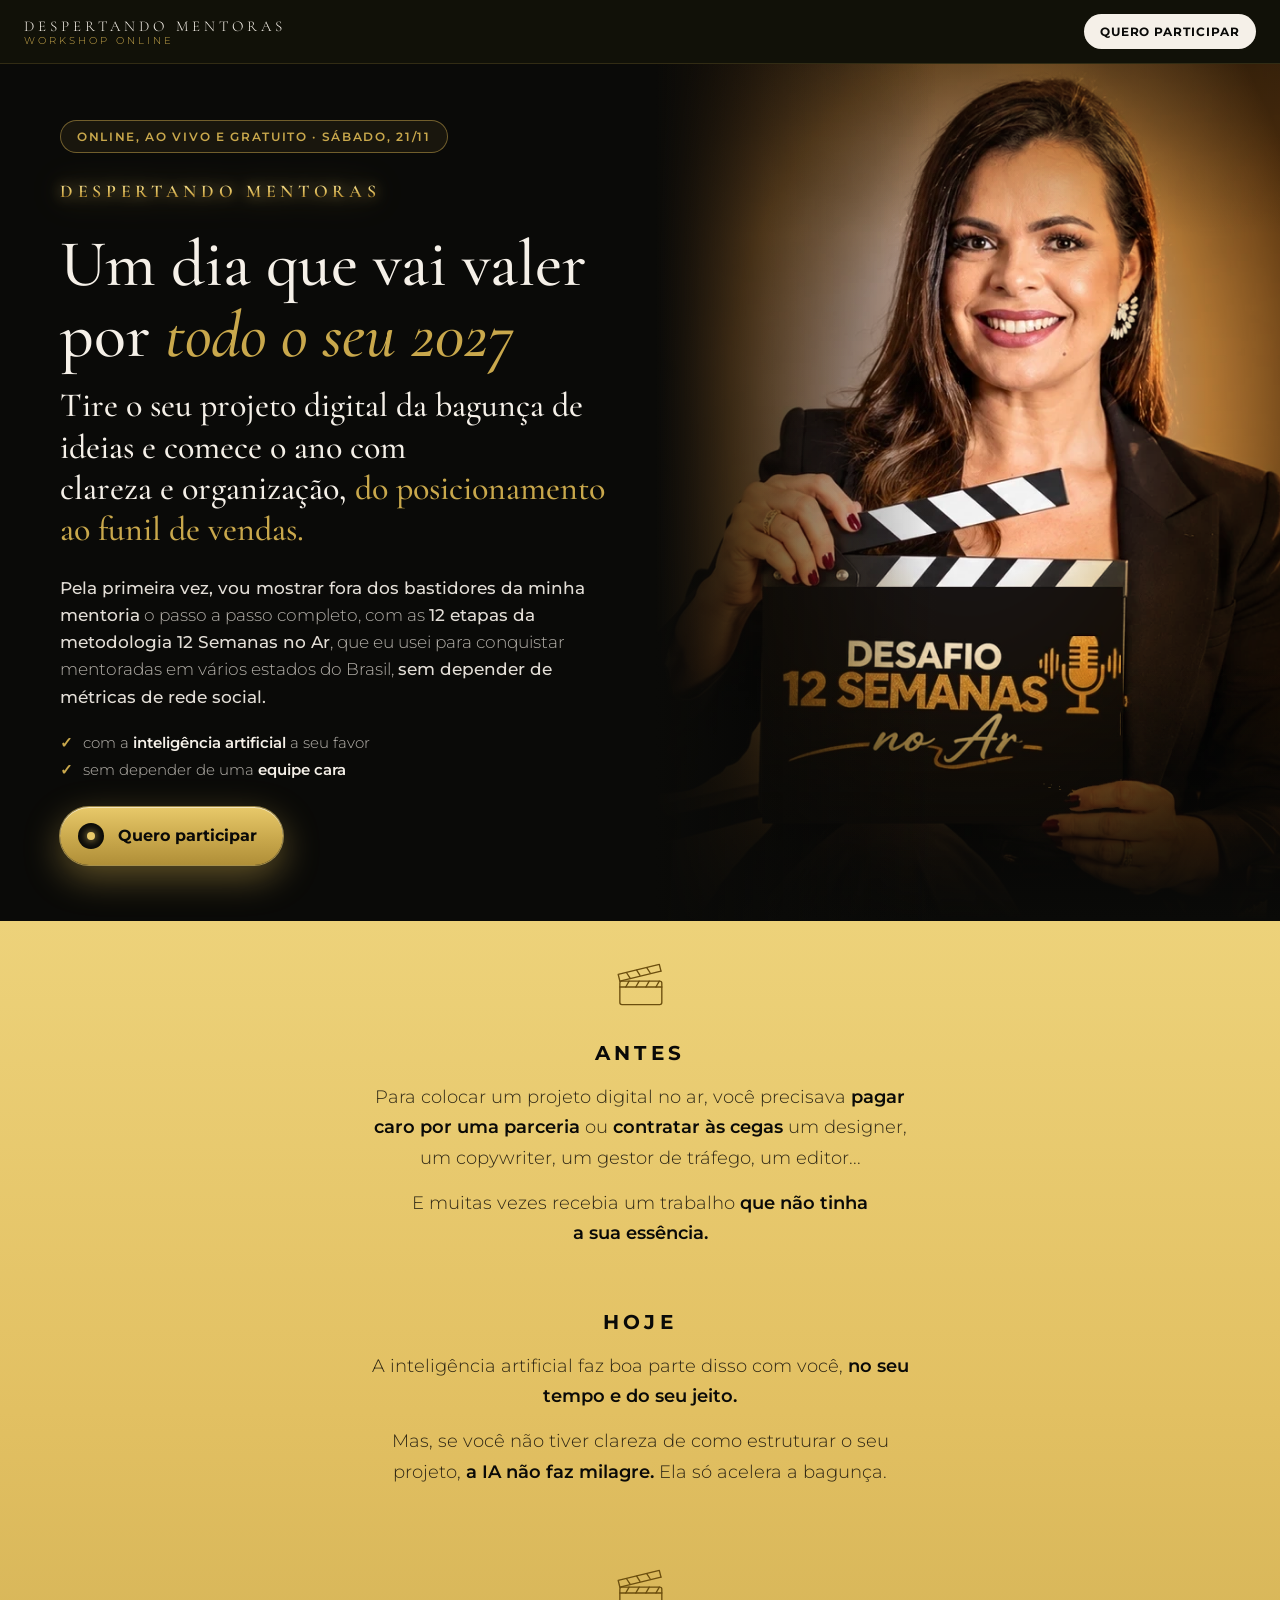
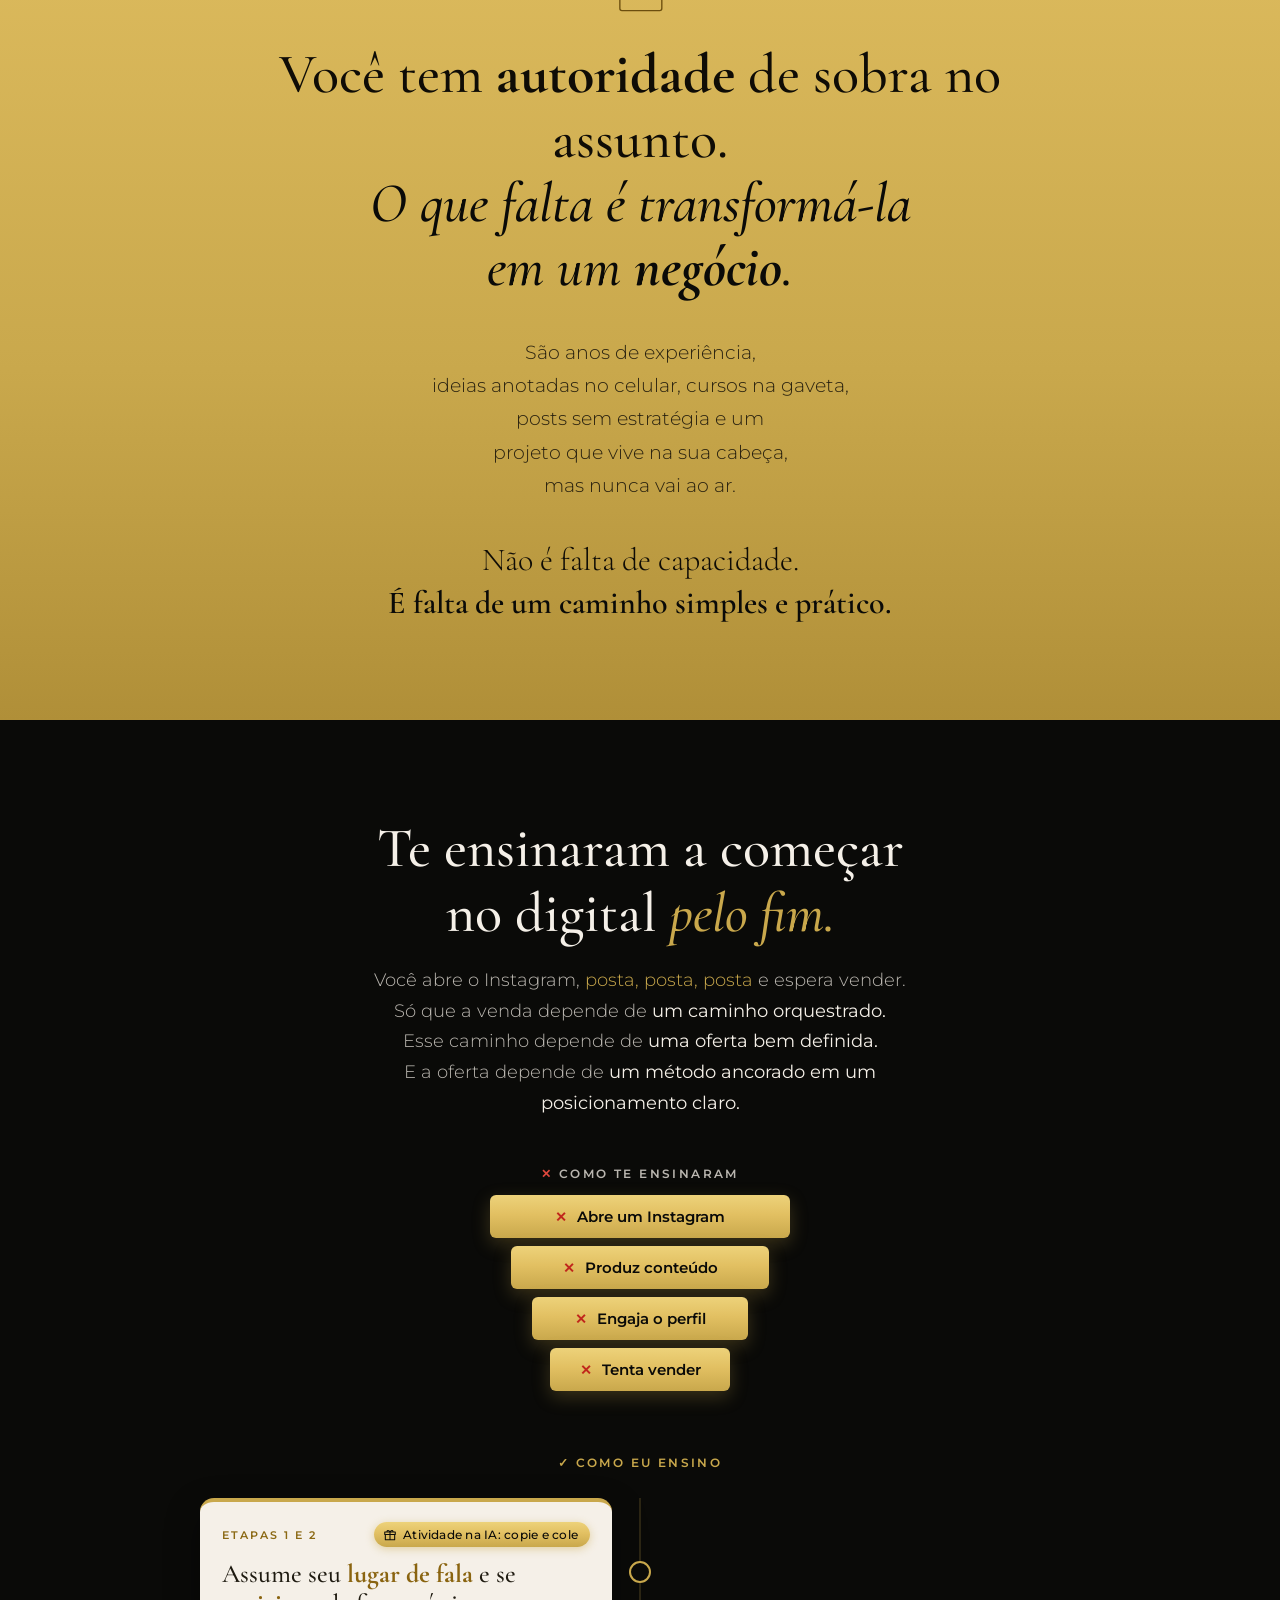
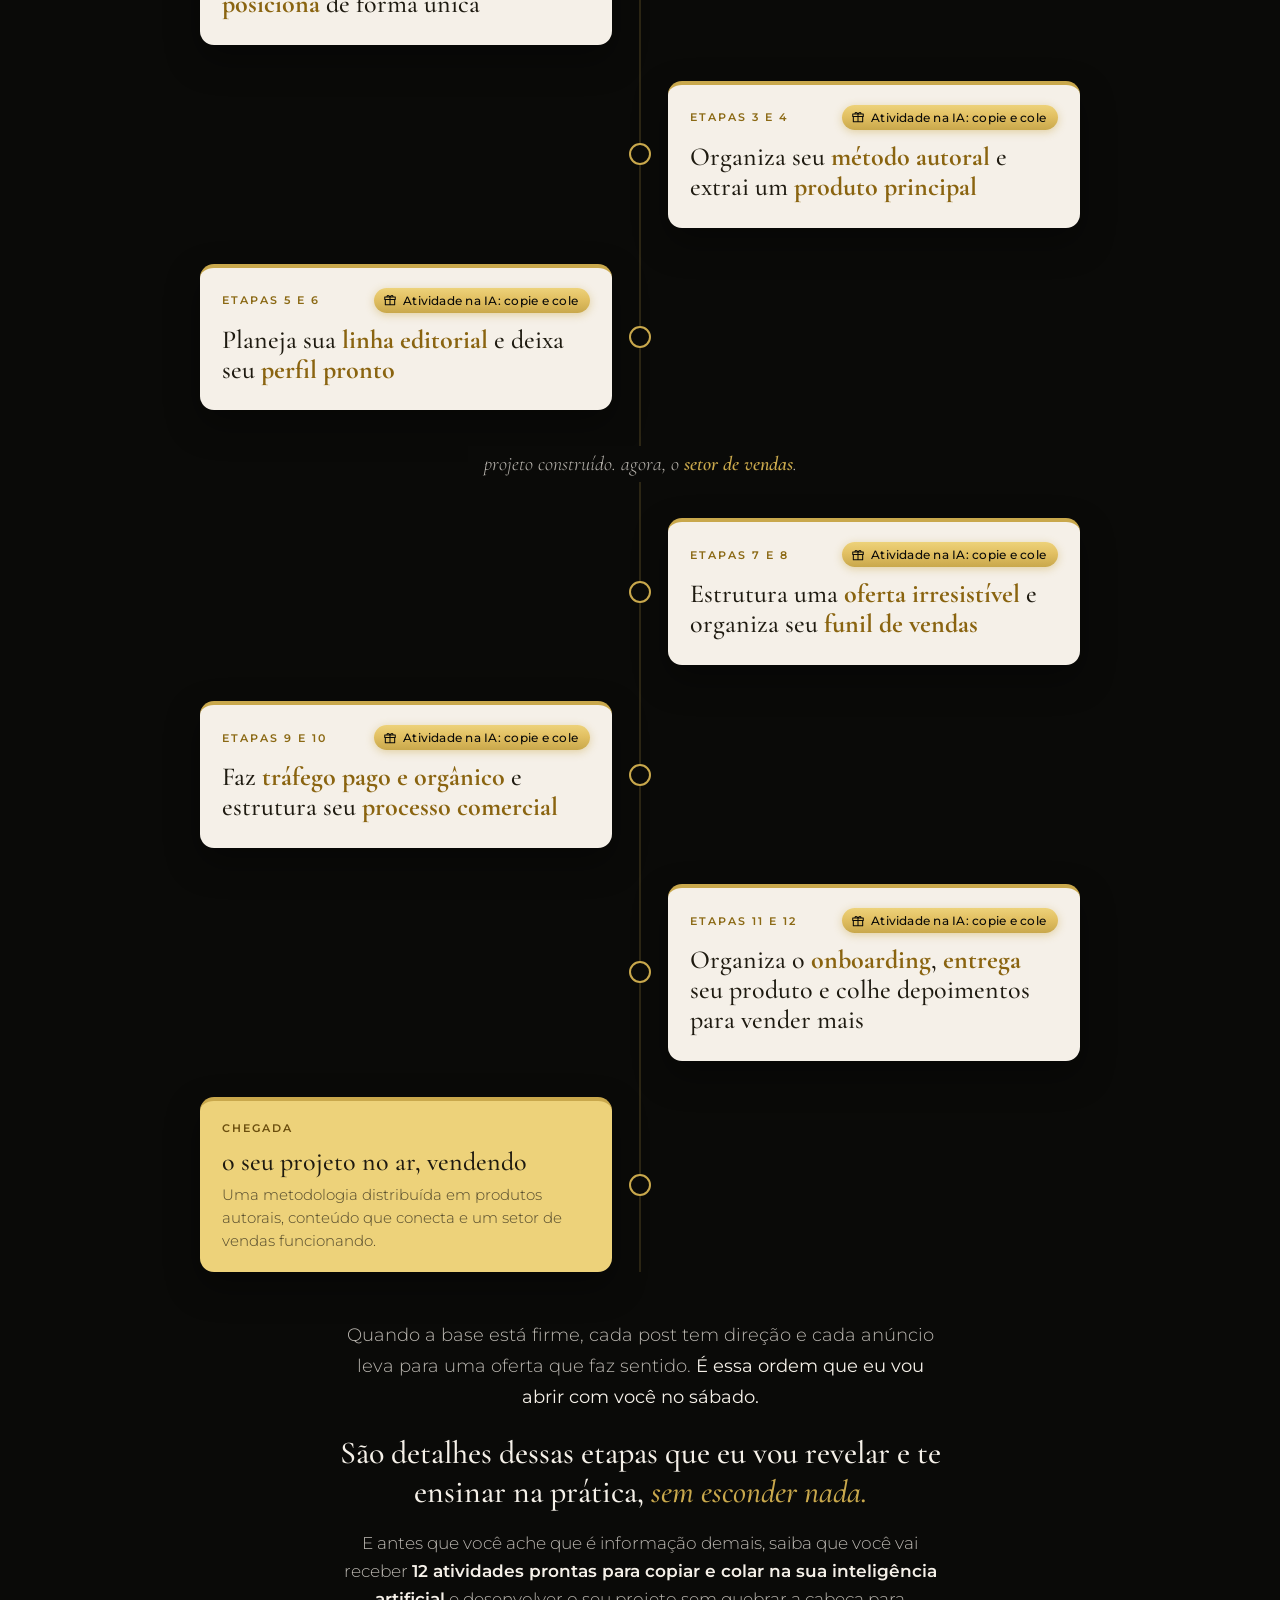
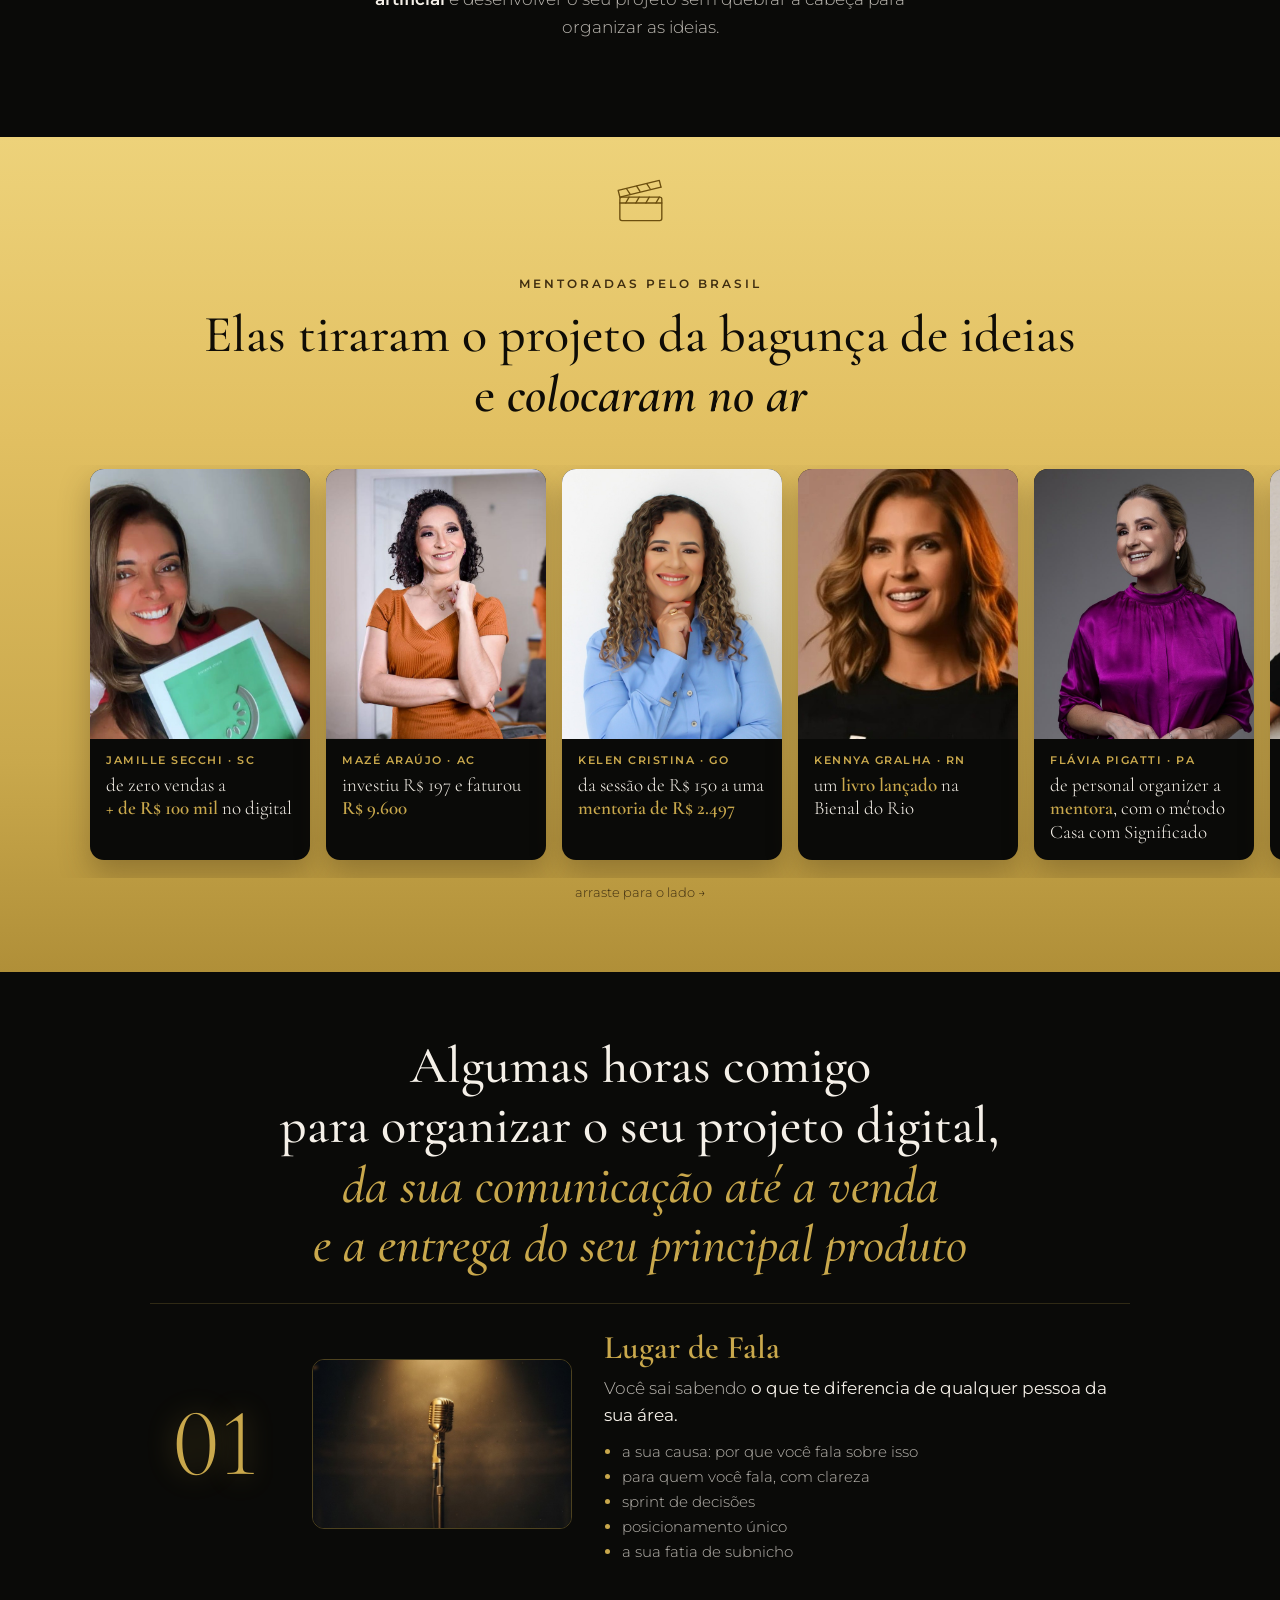
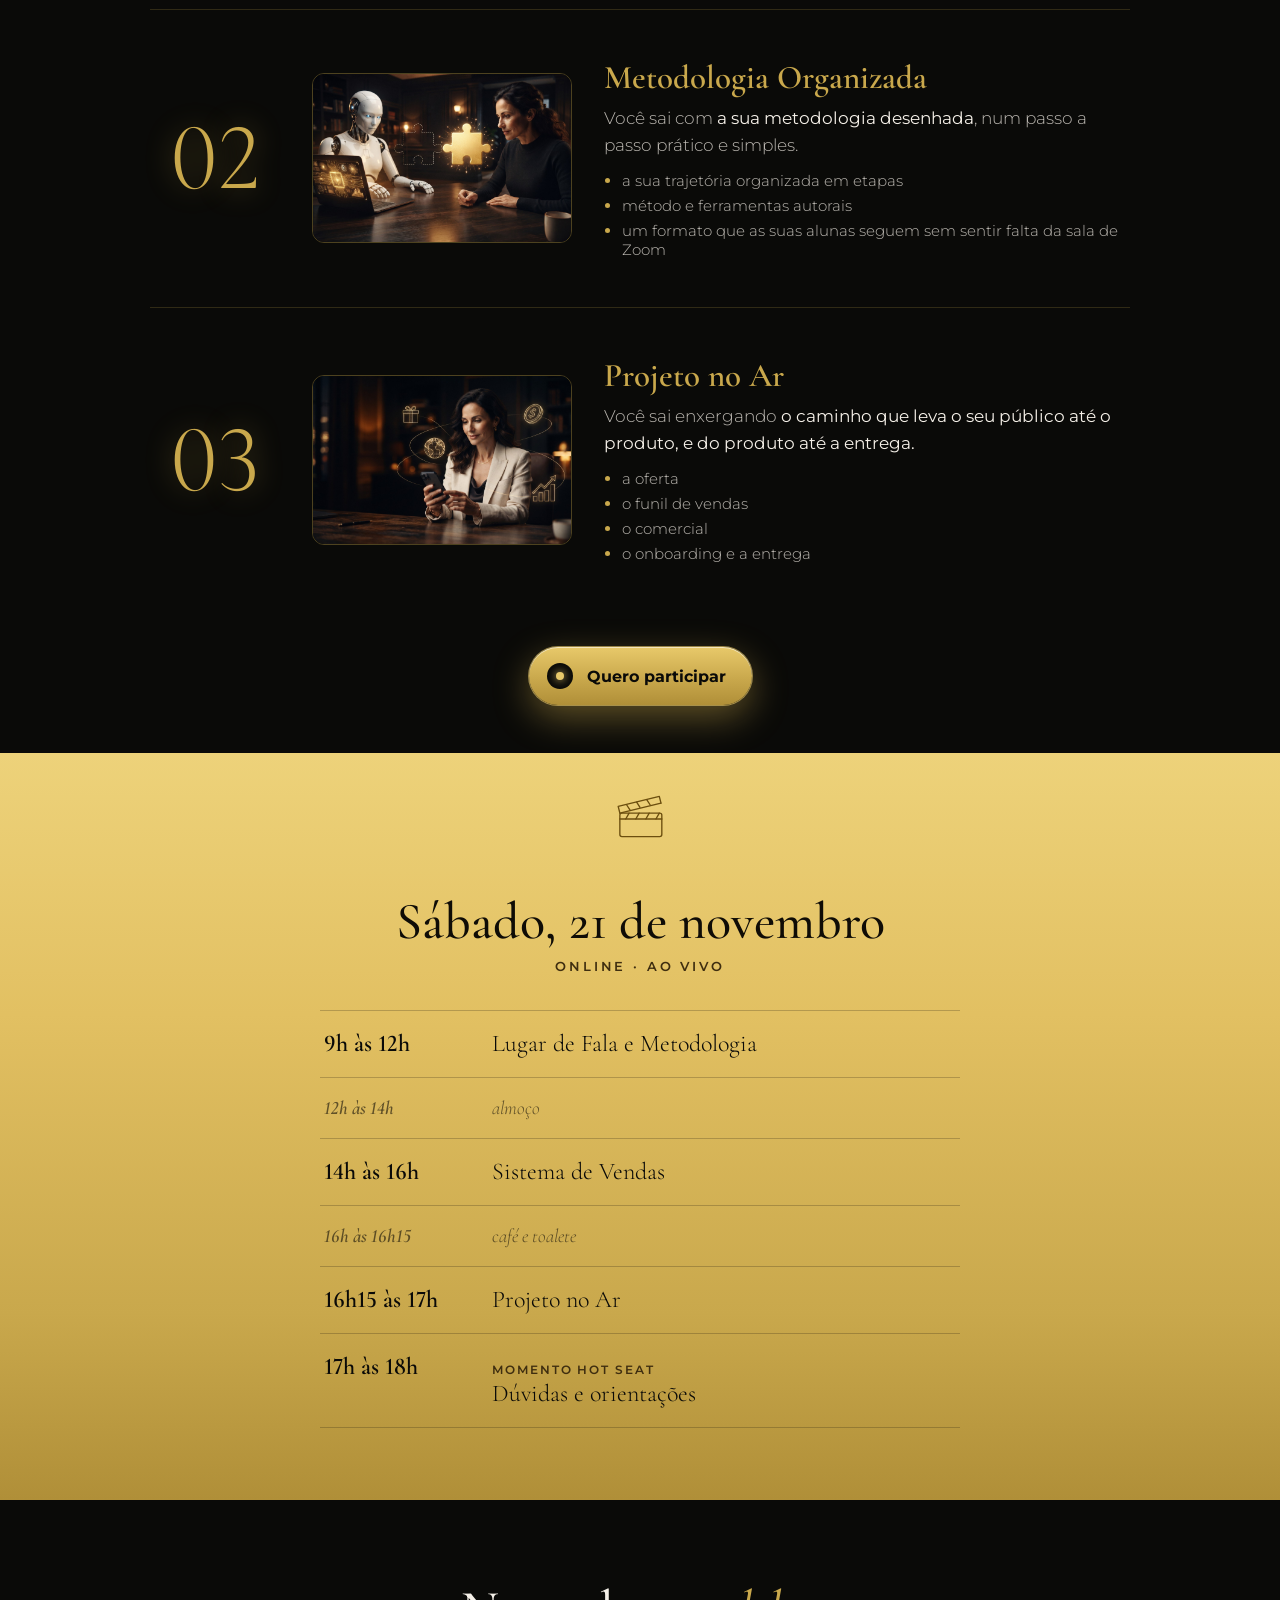
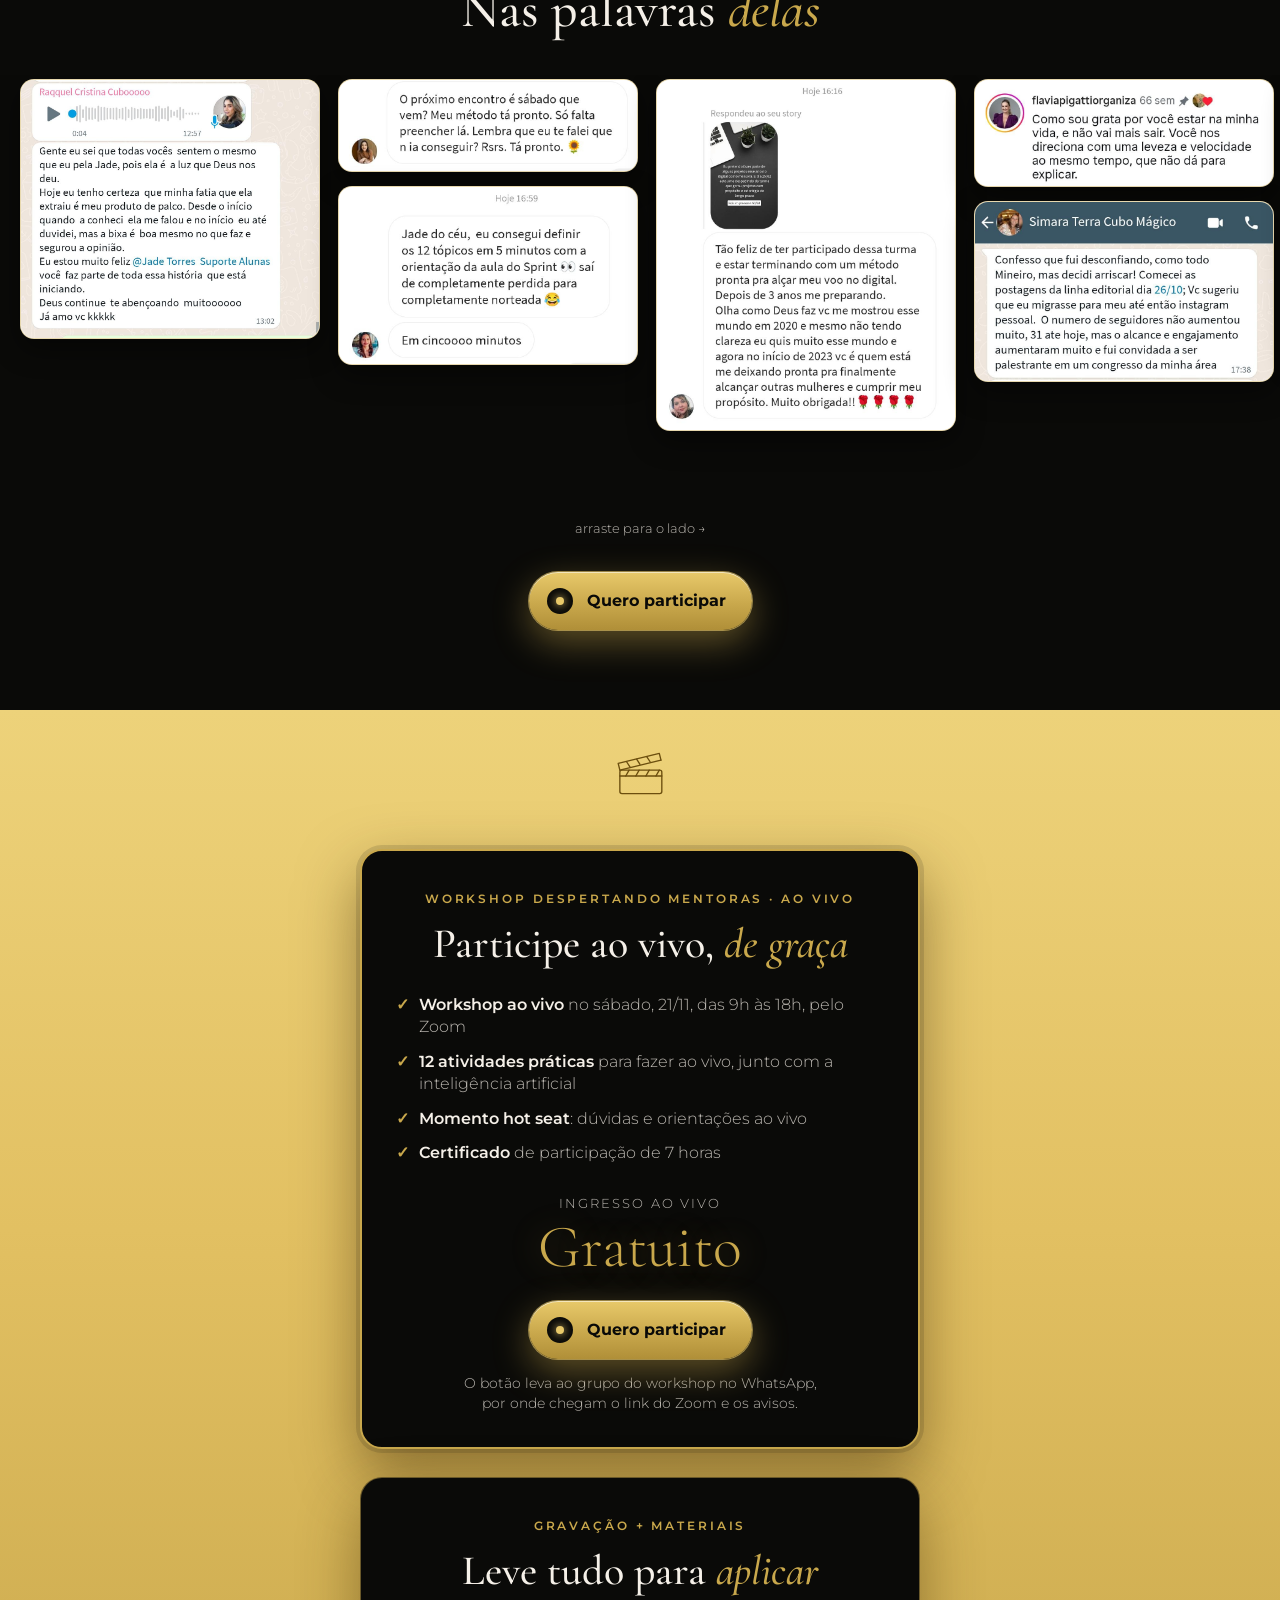
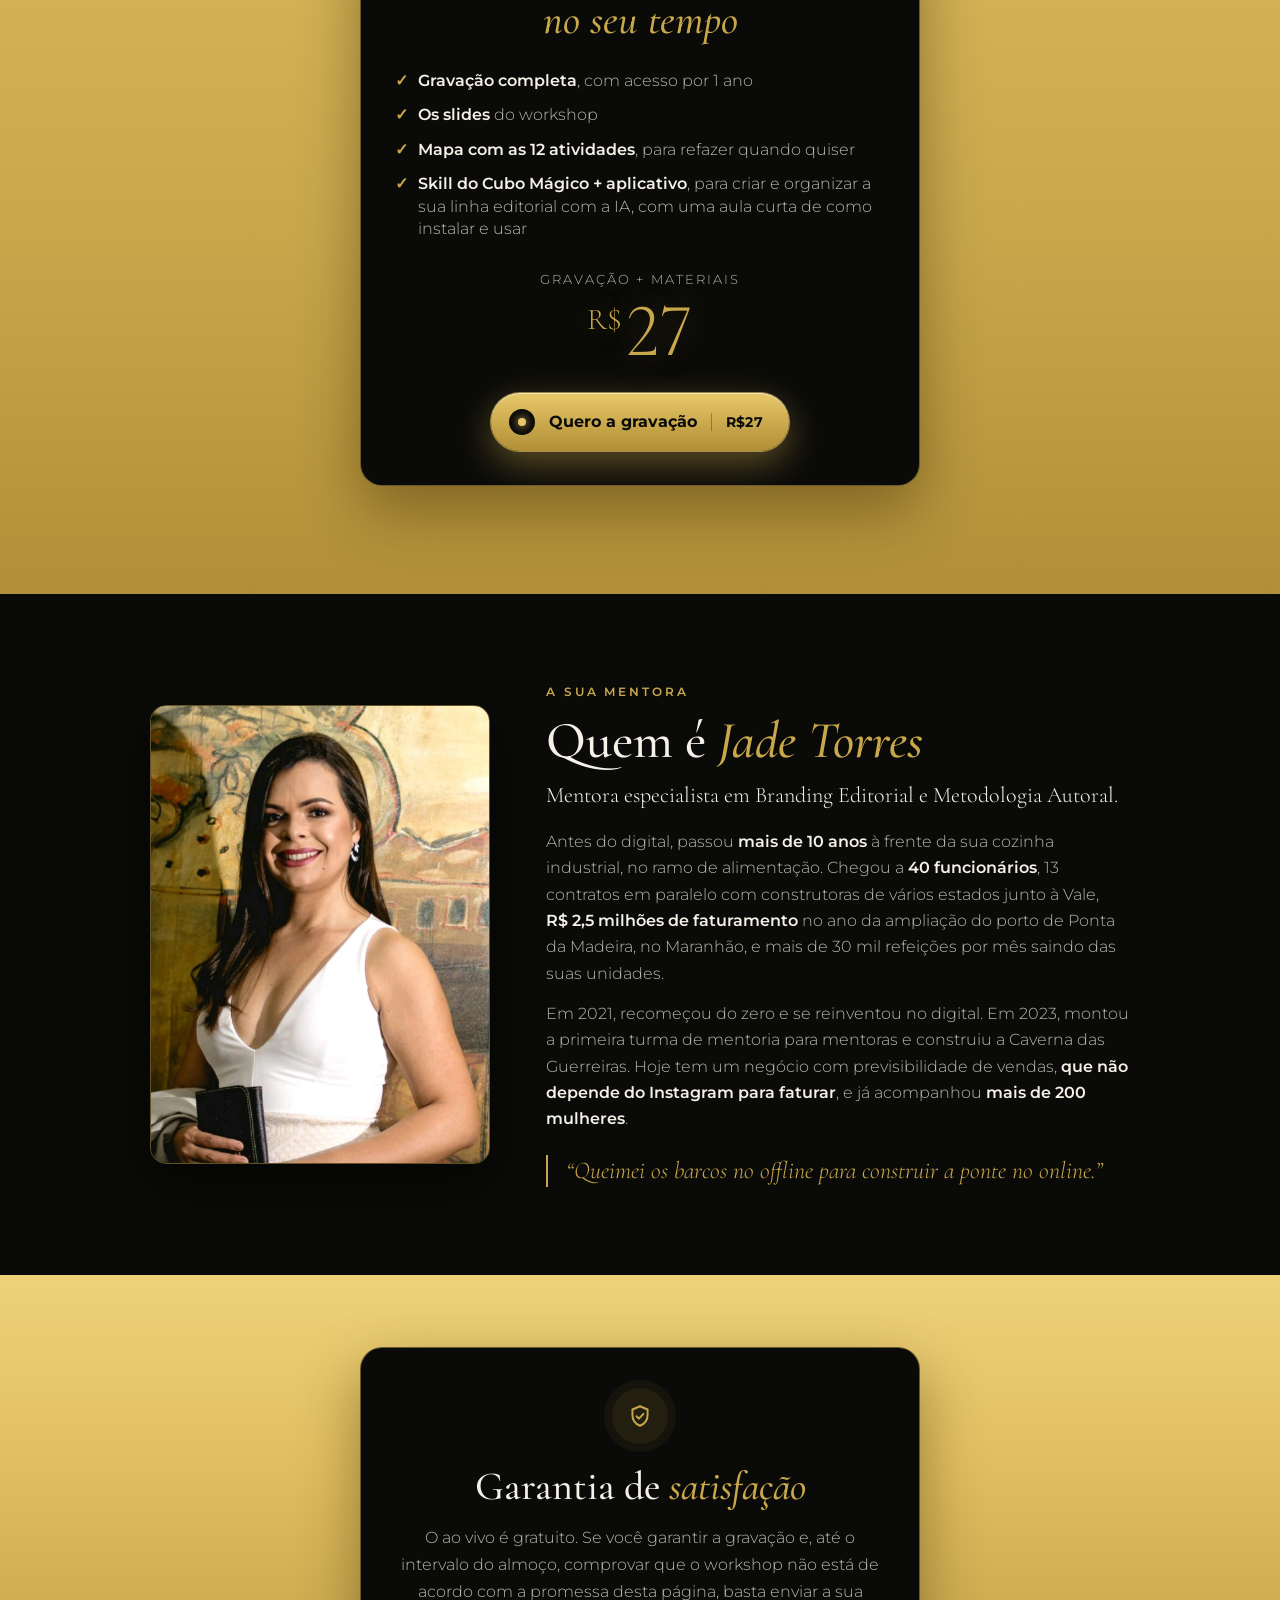
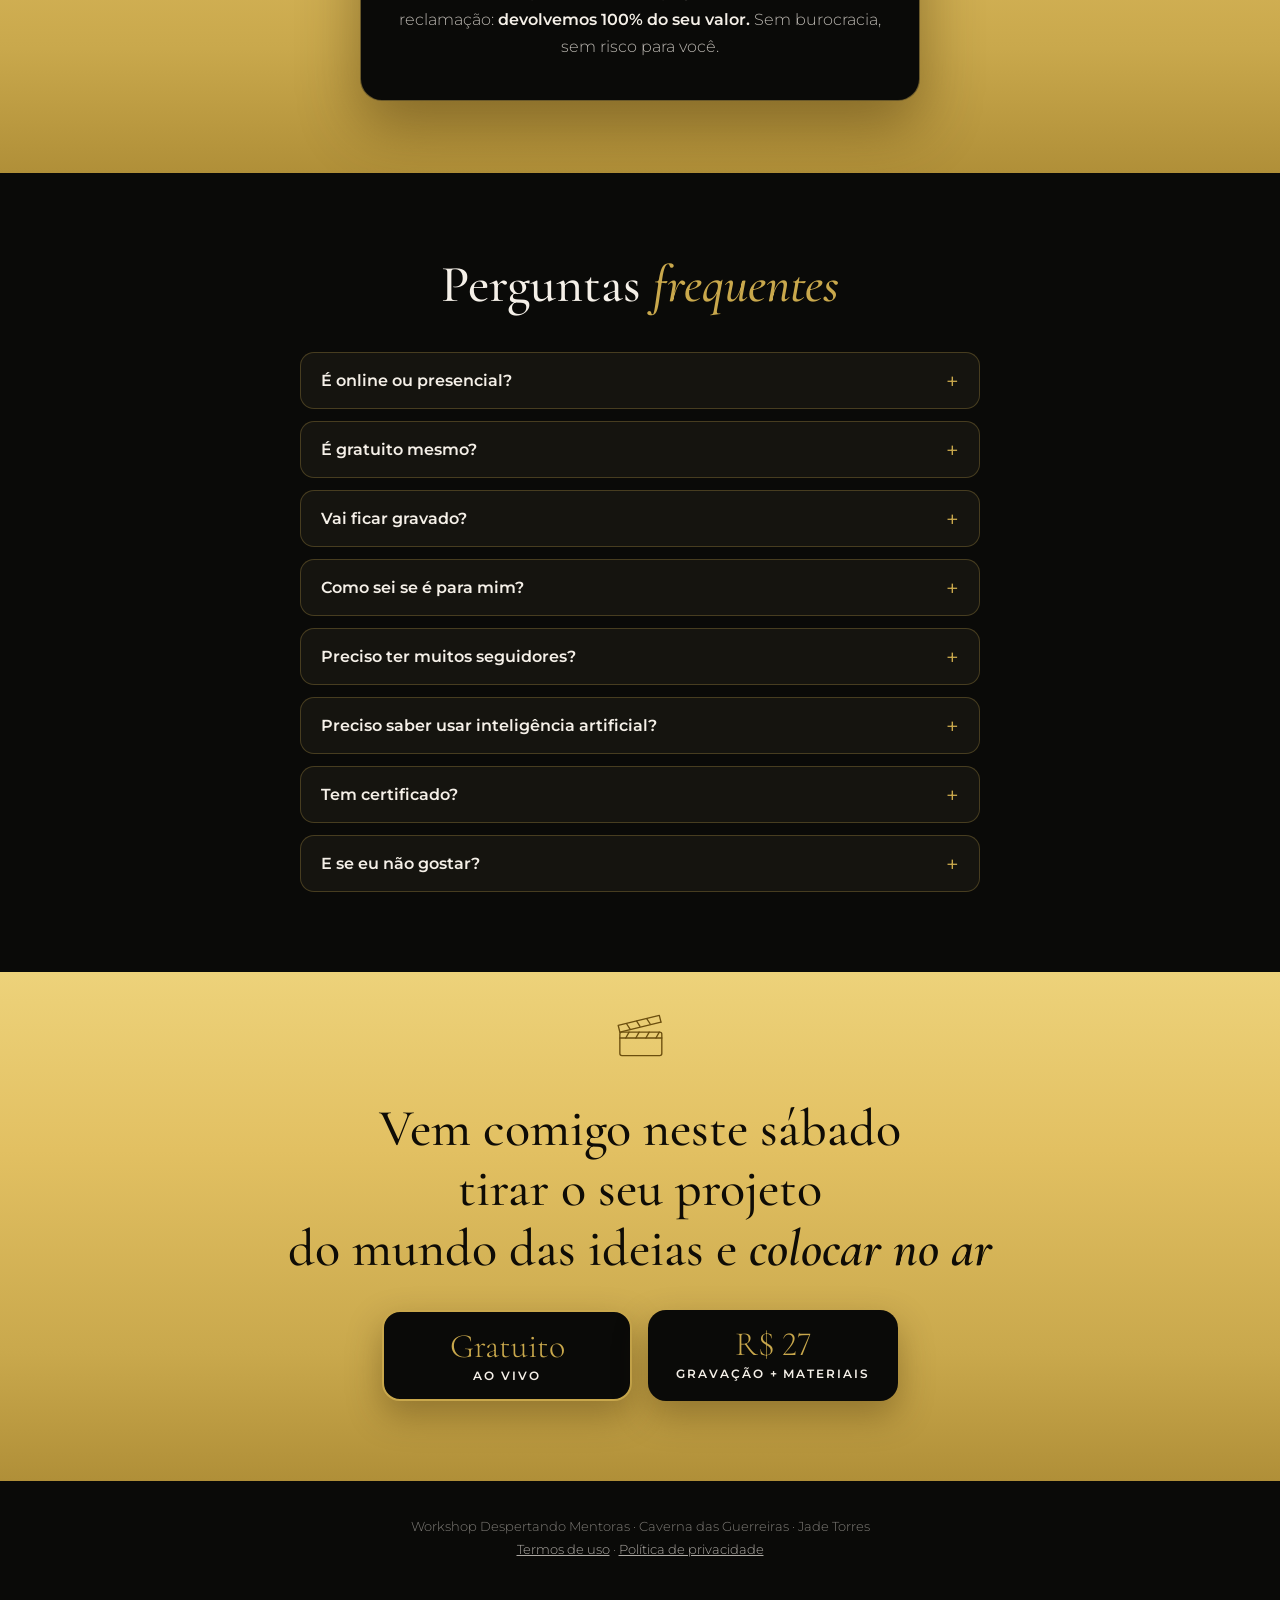
==== commit 5b01790c: "Despertando Mentoras: botão Quero participar e gratuito no selo Co-Authored-By: Claude Opus 5.5 <nor" ====
--- a/despertandomentoras/index.html
+++ b/despertandomentoras/index.html
@@ -393,7 +393,7 @@
 
 <header class="topo">
   <div class="texto">
-    <span class="badge">Online e ao vivo · sábado, 21/11</span>
+    <span class="badge">Online, ao vivo e gratuito · sábado, 21/11</span>
     <p class="slogan">Despertando Mentoras</p>
     <!-- promessa anterior guardada: Em apenas um sábado, eu vou tirar o seu projeto digital da bagunça de ideias para você começar 2027 com tudo estruturado, do posicionamento ao funil de vendas. -->
     <h1><span style="white-space:nowrap">Um dia que vai valer</span> <span style="white-space:nowrap">por <em>todo o seu 2027</em></span></h1>
@@ -403,7 +403,7 @@
       <li>com a <b>inteligência artificial</b> a seu favor</li>
       <li>sem depender de uma <b>equipe cara</b></li>
     </ul>
-    <a class="cta" href="#oferta"><span class="ponto" aria-hidden="true"></span>Quero participar de graça</a>
+    <a class="cta" href="#oferta"><span class="ponto" aria-hidden="true"></span>Quero participar</a>
   </div>
   <div class="foto">
     <img id="foto-jade" src="fotos/jade-claquete-cadeira-limpa.webp" alt="Jade Torres">
@@ -535,7 +535,7 @@
       <ul><li>a oferta</li><li>o funil de vendas</li><li>o comercial</li><li>o onboarding e a entrega</li></ul>
     </div>
   </div>
-  <div class="leva-oferta"><a class="cta" href="#oferta"><span class="ponto" aria-hidden="true"></span>Quero participar de graça</a></div>
+  <div class="leva-oferta"><a class="cta" href="#oferta"><span class="ponto" aria-hidden="true"></span>Quero participar</a></div>
 </section>
 
 <section class="cronograma" aria-label="Cronograma">
@@ -577,7 +577,7 @@
     <div class="slide"><img src="fotos/depoimentos/print-13.jpg" alt="Mensagem de mentorada para a Jade"><img src="fotos/depoimentos/print-jamille.jpg" alt="Mensagem de mentorada para a Jade"></div>
   </div>
   <p class="dica">arraste para o lado →</p>
-  <div class="leva-oferta"><a class="cta" href="#oferta"><span class="ponto" aria-hidden="true"></span>Quero participar de graça</a></div>
+  <div class="leva-oferta"><a class="cta" href="#oferta"><span class="ponto" aria-hidden="true"></span>Quero participar</a></div>
 </section>
 
 <section class="oferta" id="oferta" aria-label="Oferta">
@@ -601,7 +601,7 @@
     </ul>
     <p class="rotulo-preco">ingresso ao vivo</p>
     <p class="valor">Gratuito</p>
-    <a class="cta" href="https://chat.whatsapp.com/F8rwQudPuN134vM6euhduO" target="_blank" rel="noopener"><span class="ponto" aria-hidden="true"></span>Quero participar de graça</a>
+    <a class="cta" href="https://chat.whatsapp.com/F8rwQudPuN134vM6euhduO" target="_blank" rel="noopener"><span class="ponto" aria-hidden="true"></span>Quero participar</a>
     <p class="nota-grupo">O botão leva ao grupo do workshop no WhatsApp, por onde chegam o link do Zoom e os avisos.</p>
   </div>
   <div class="oferta-card">
@@ -644,7 +644,7 @@
 <section class="faq" aria-label="Perguntas frequentes">
   <h2>Perguntas <em>frequentes</em></h2>
   <div class="faq-lista">
-    <details><summary>É online ou presencial?</summary><p>É <b>online e ao vivo</b>, pelo Zoom, no sábado, 21 de novembro, das 9h às 18h.</p></details>
+    <details><summary>É online ou presencial?</summary><p>É <b>online, ao vivo e gratuito</b>, pelo Zoom, no sábado, 21 de novembro, das 9h às 18h.</p></details>
     <details><summary>É gratuito mesmo?</summary><p>Sim. <b>O ao vivo é gratuito.</b> Basta entrar no grupo do workshop no WhatsApp, que é por onde chegam o link do Zoom e os avisos. Se quiser rever tudo no seu tempo, a gravação com os materiais custa <b>R$&nbsp;27</b>.</p></details>
     <details><summary>Vai ficar gravado?</summary><p>Sim. A gravação fica disponível para quem garantir a <b>gravação com os materiais, por R$&nbsp;27</b>: acesso por 1 ano, os slides, o mapa com as 12 atividades e a skill do Cubo Mágico com o aplicativo.</p></details>
     <details><summary>Como sei se é para mim?</summary><p>Se você quer organizar um projeto no digital que <b>vende o seu conhecimento através de mentorias e infoprodutos</b>, com a sua própria metodologia, de forma autoral, este workshop é para você.</p></details>
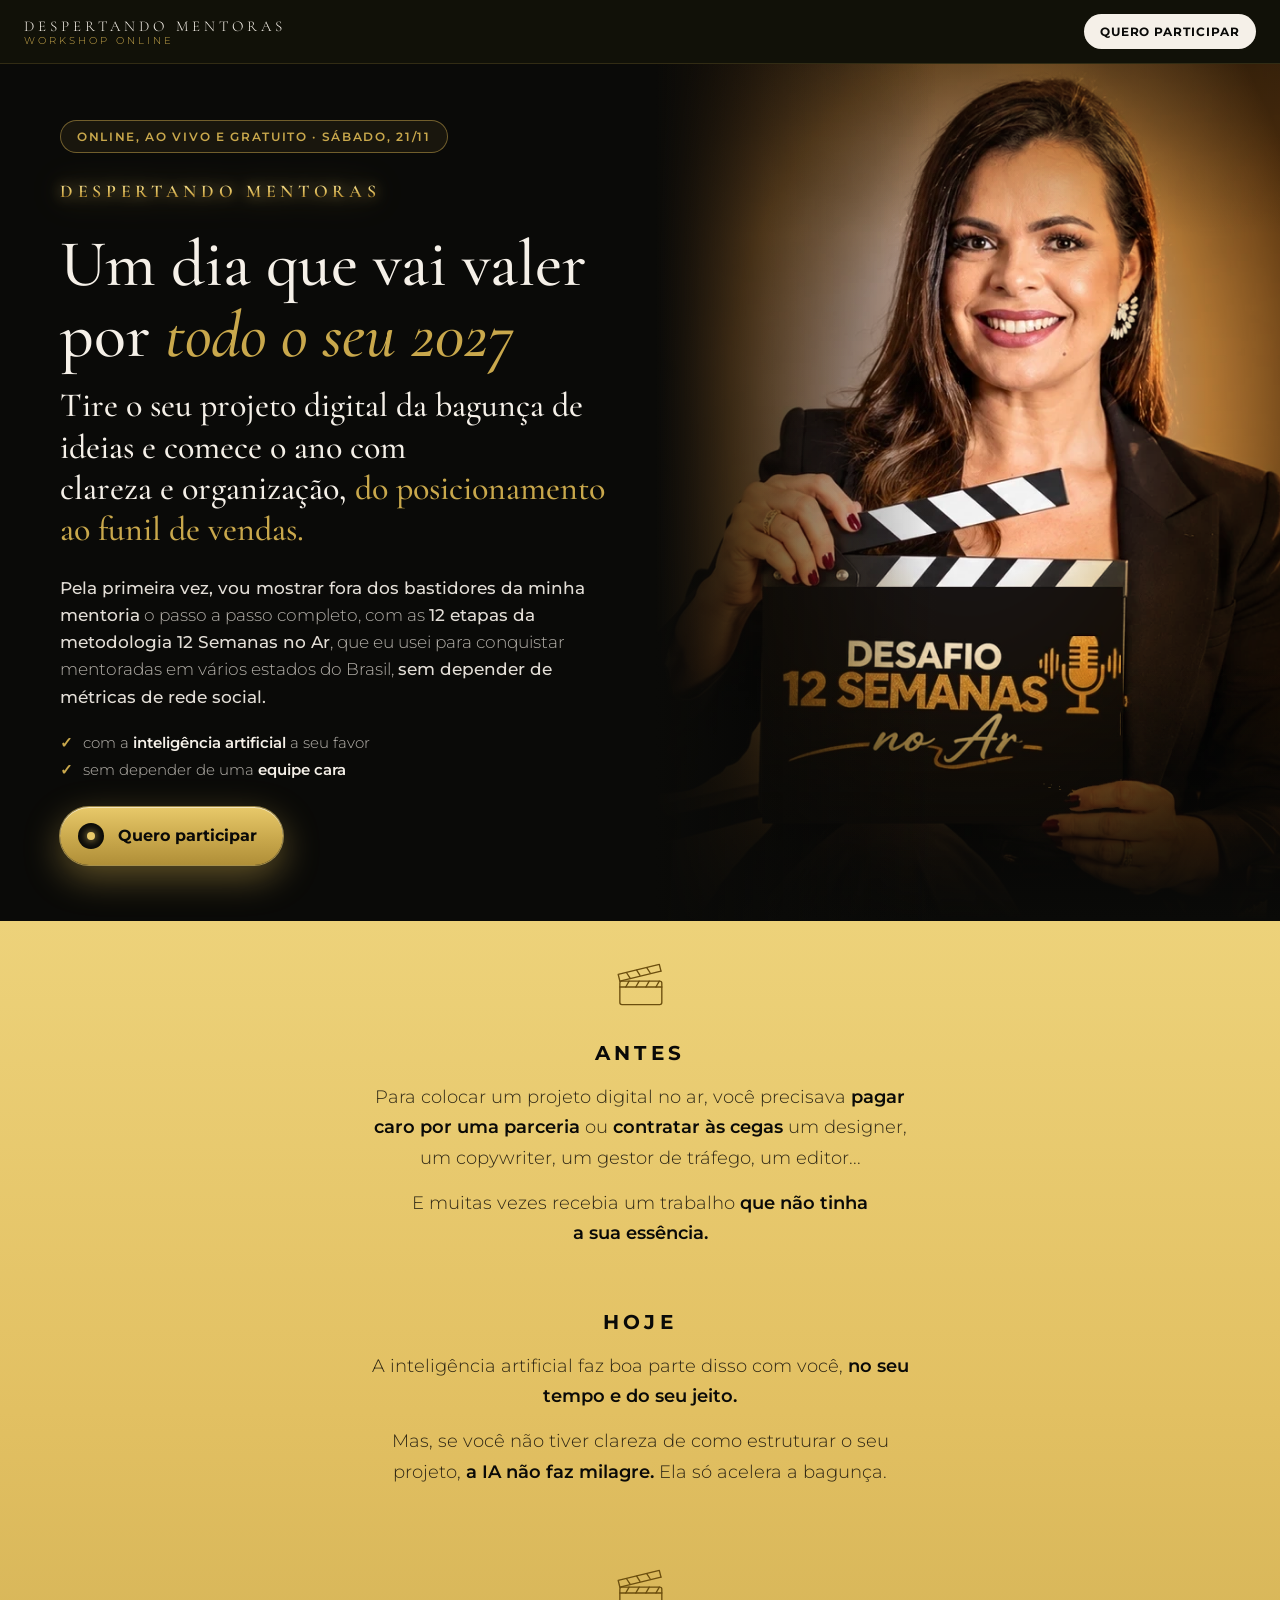
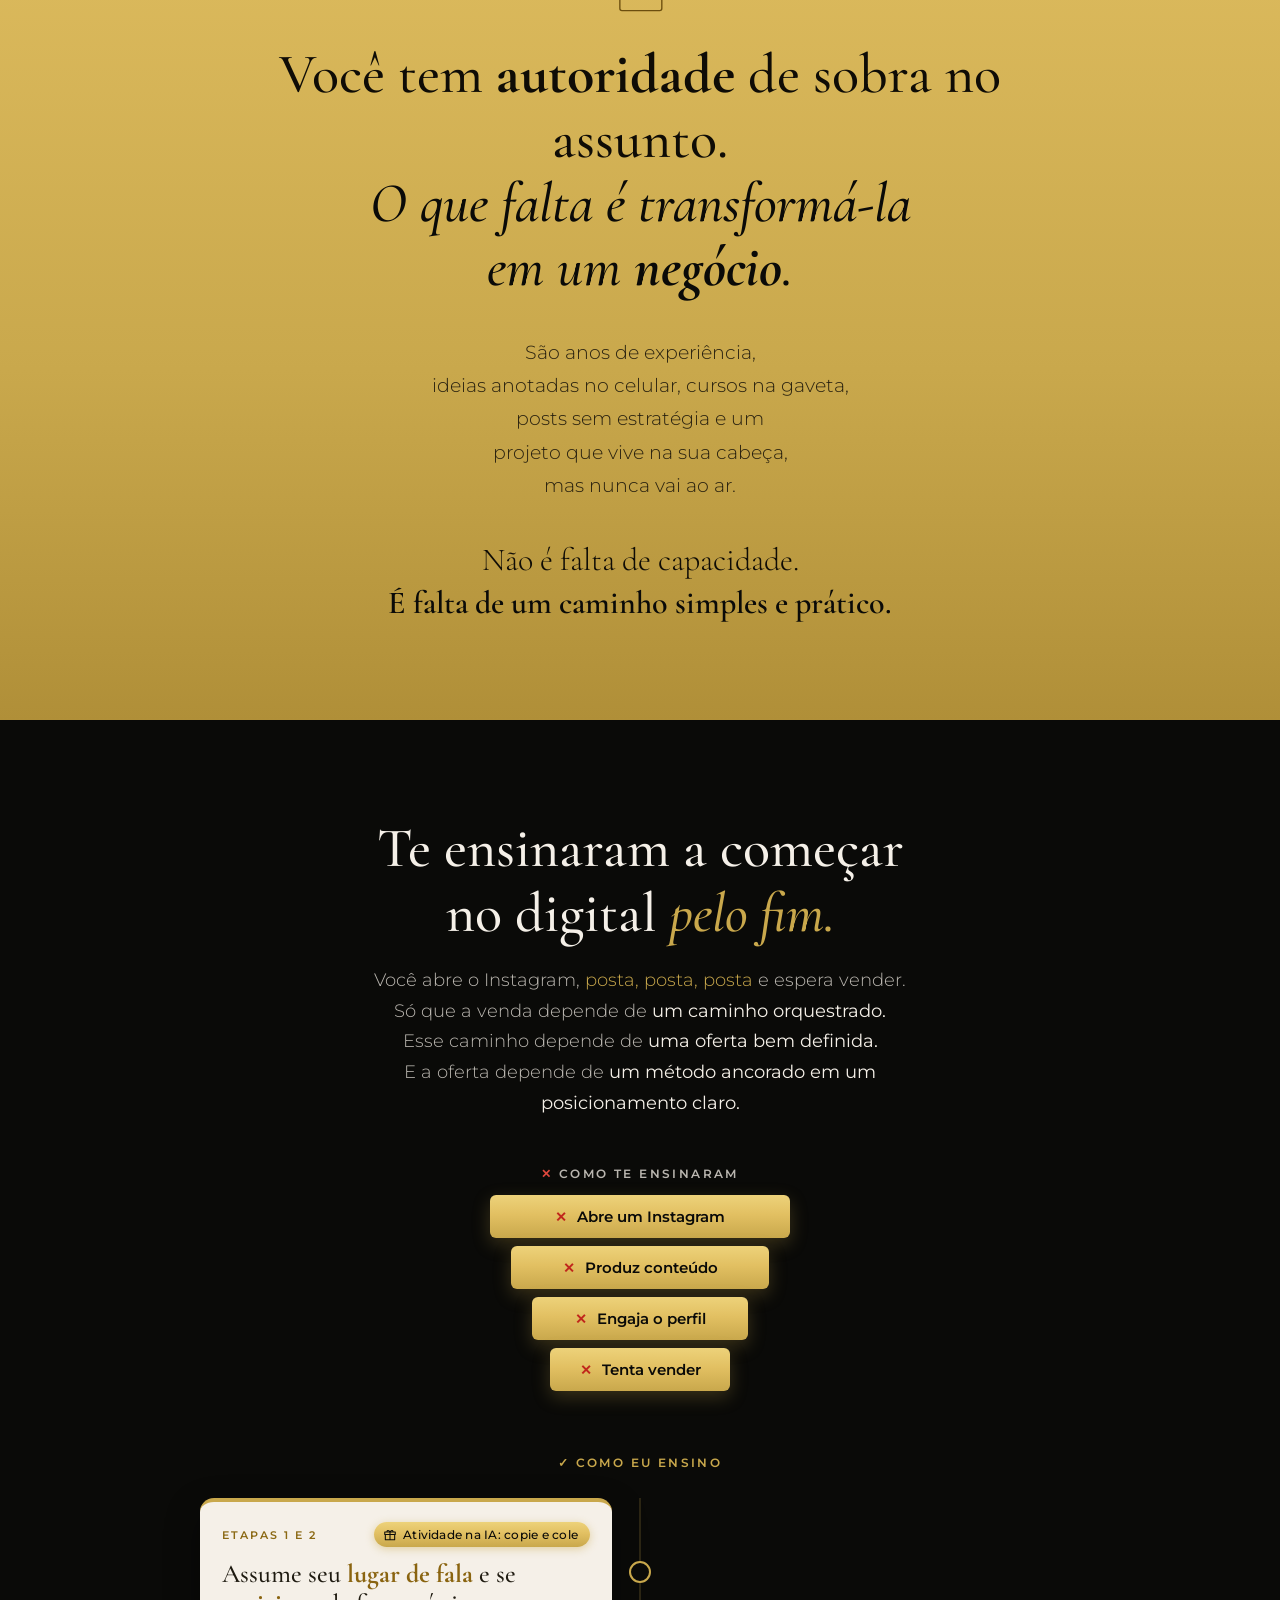
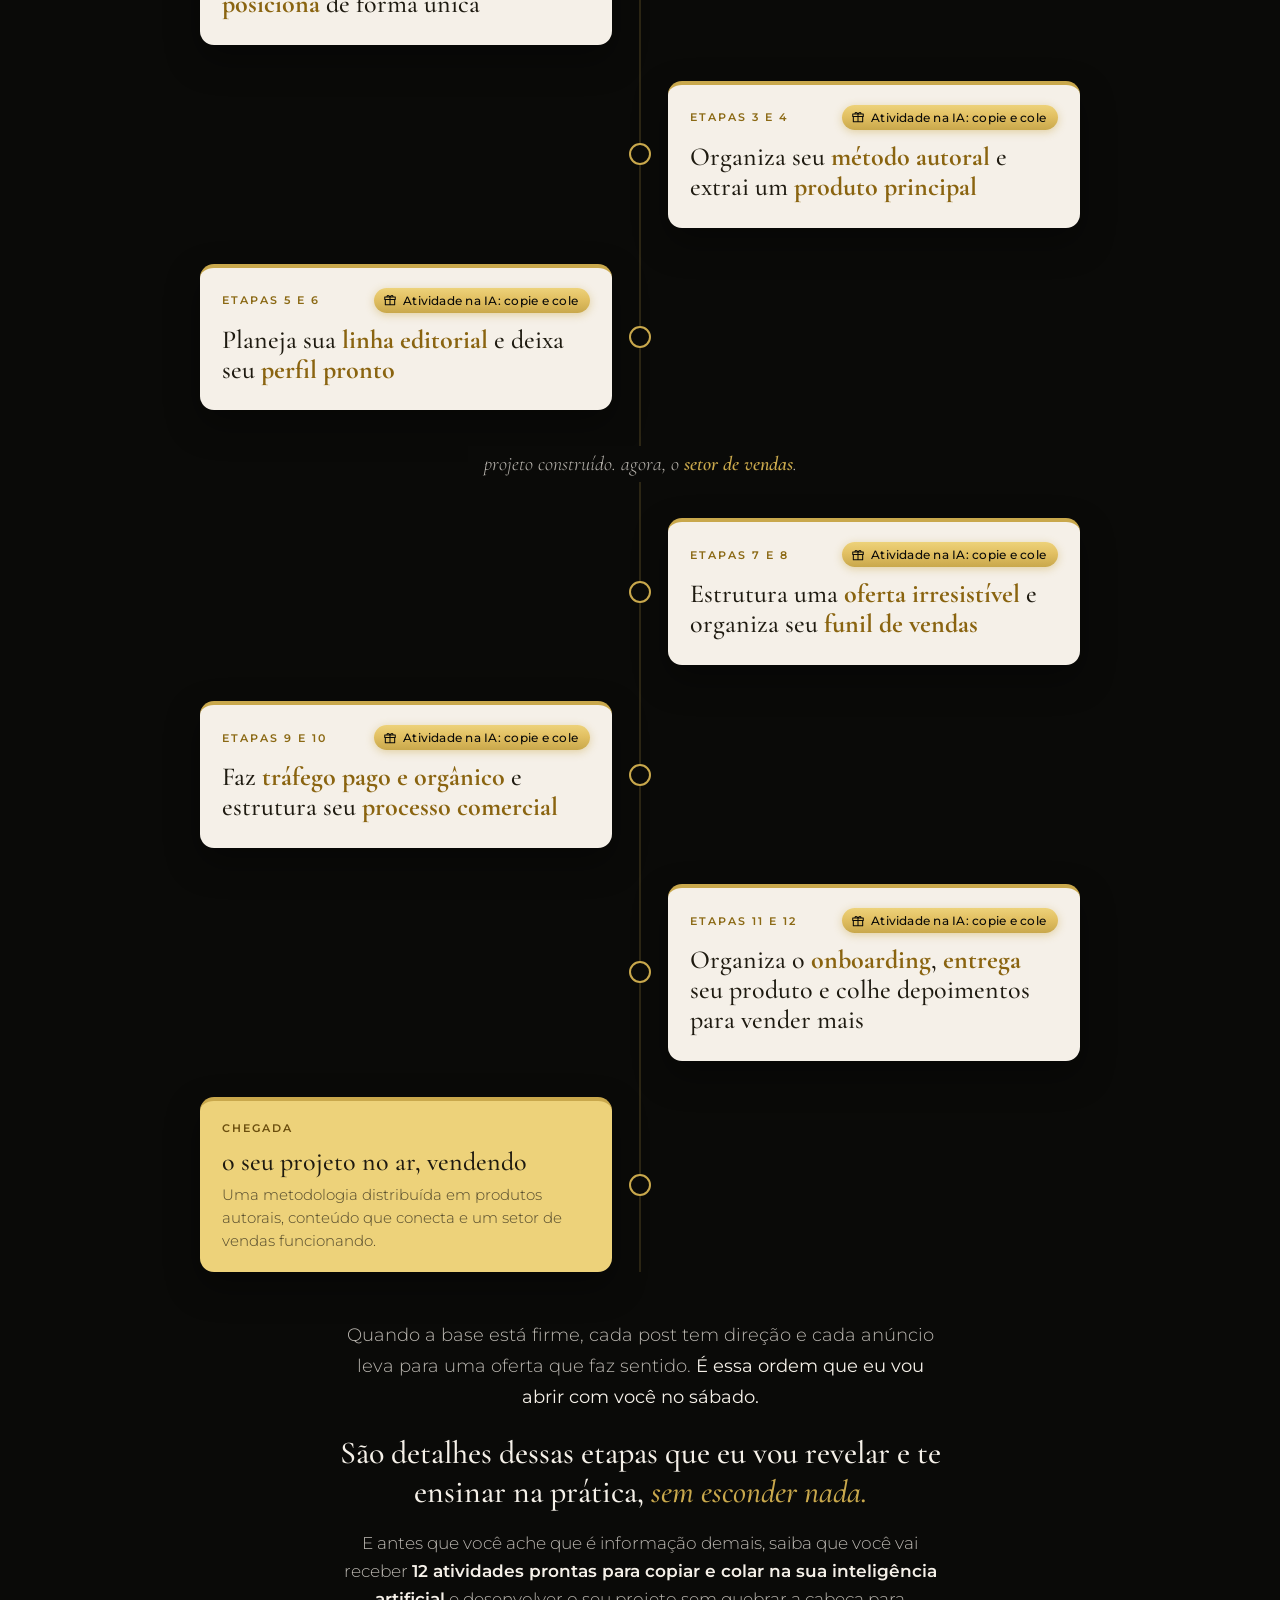
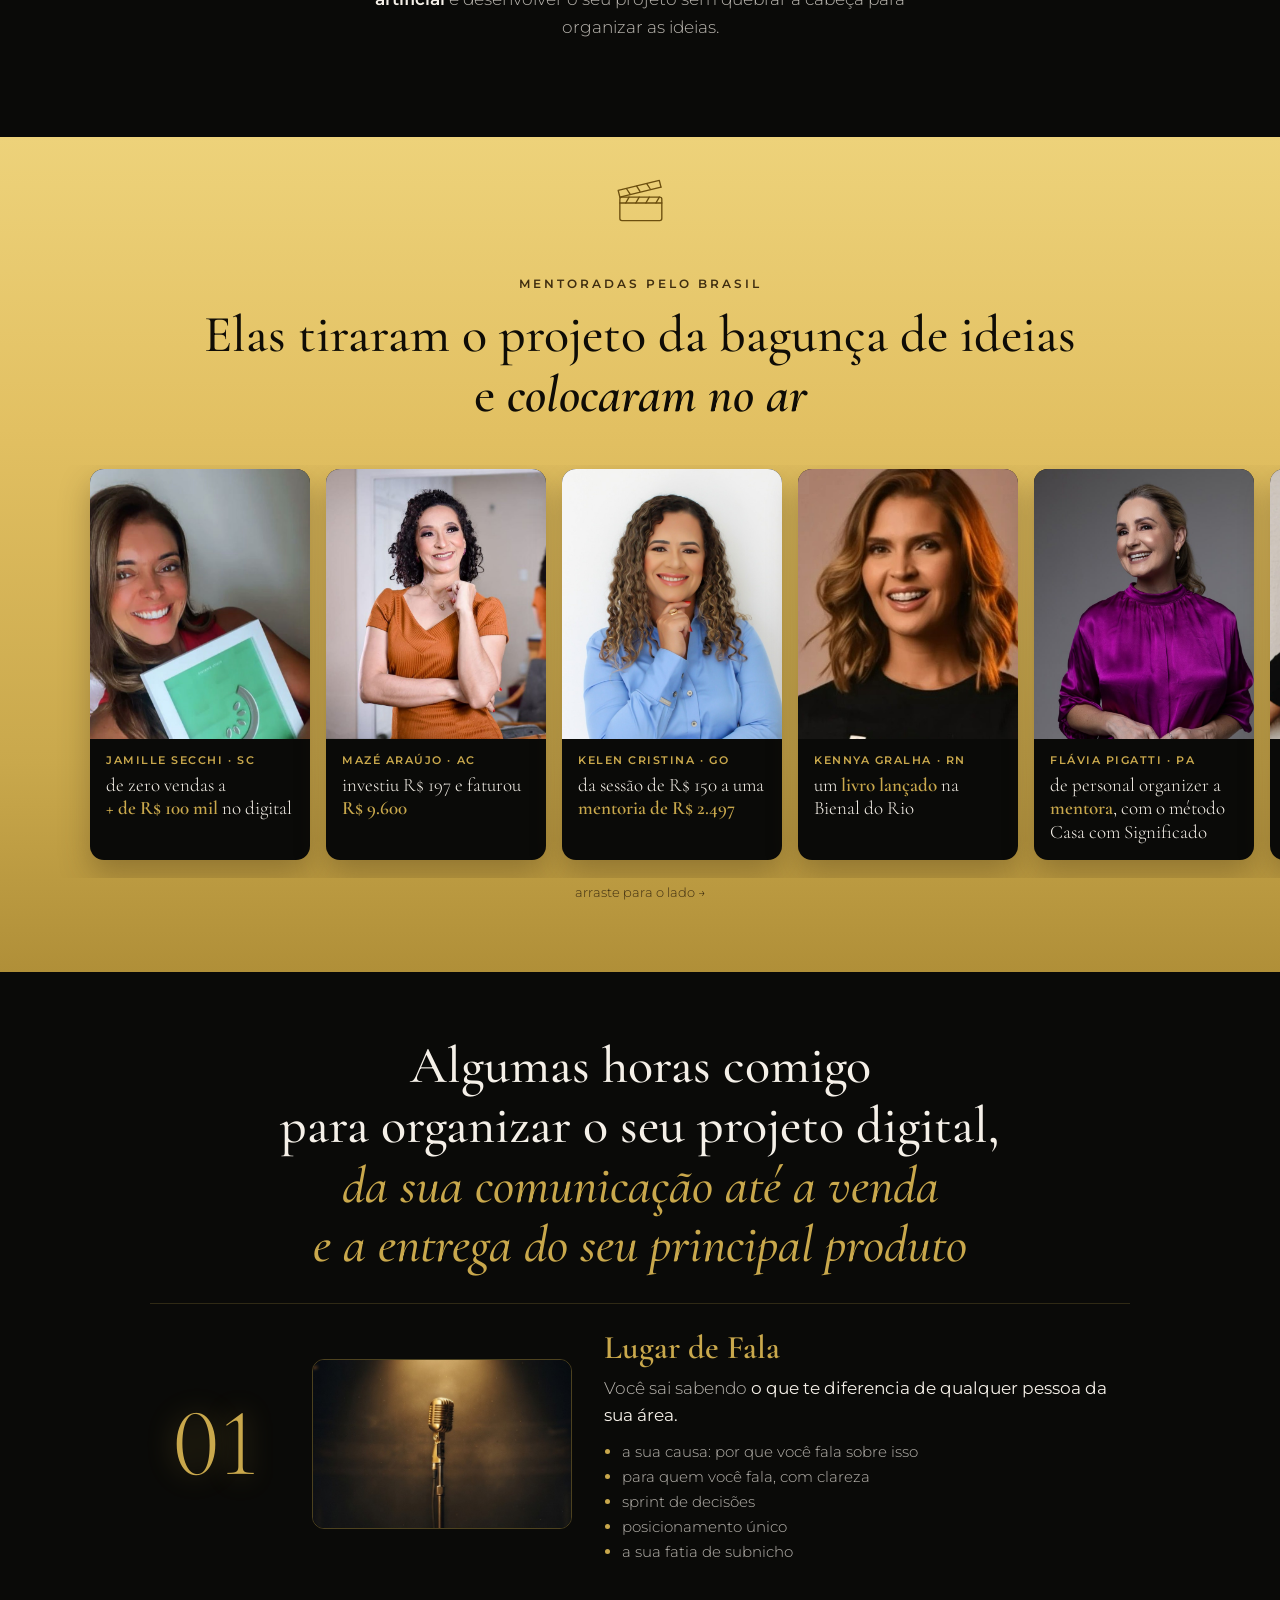
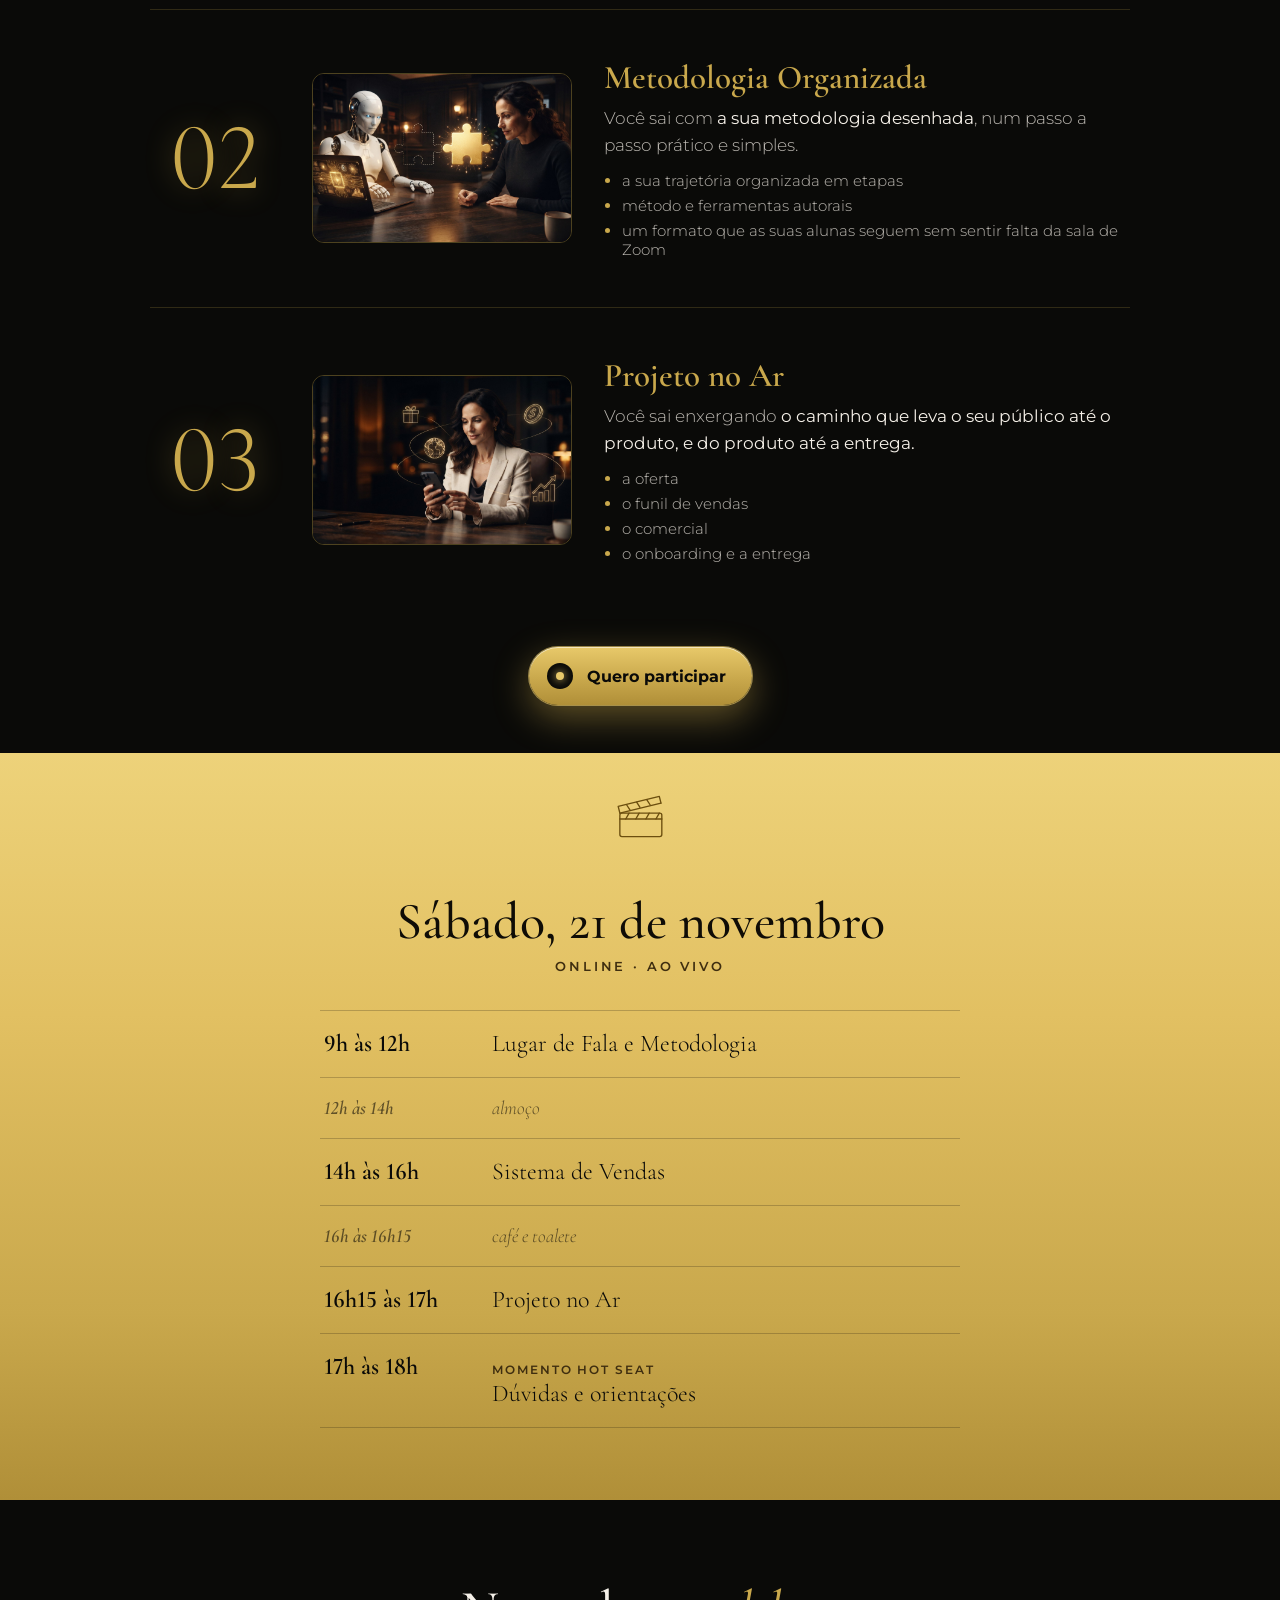
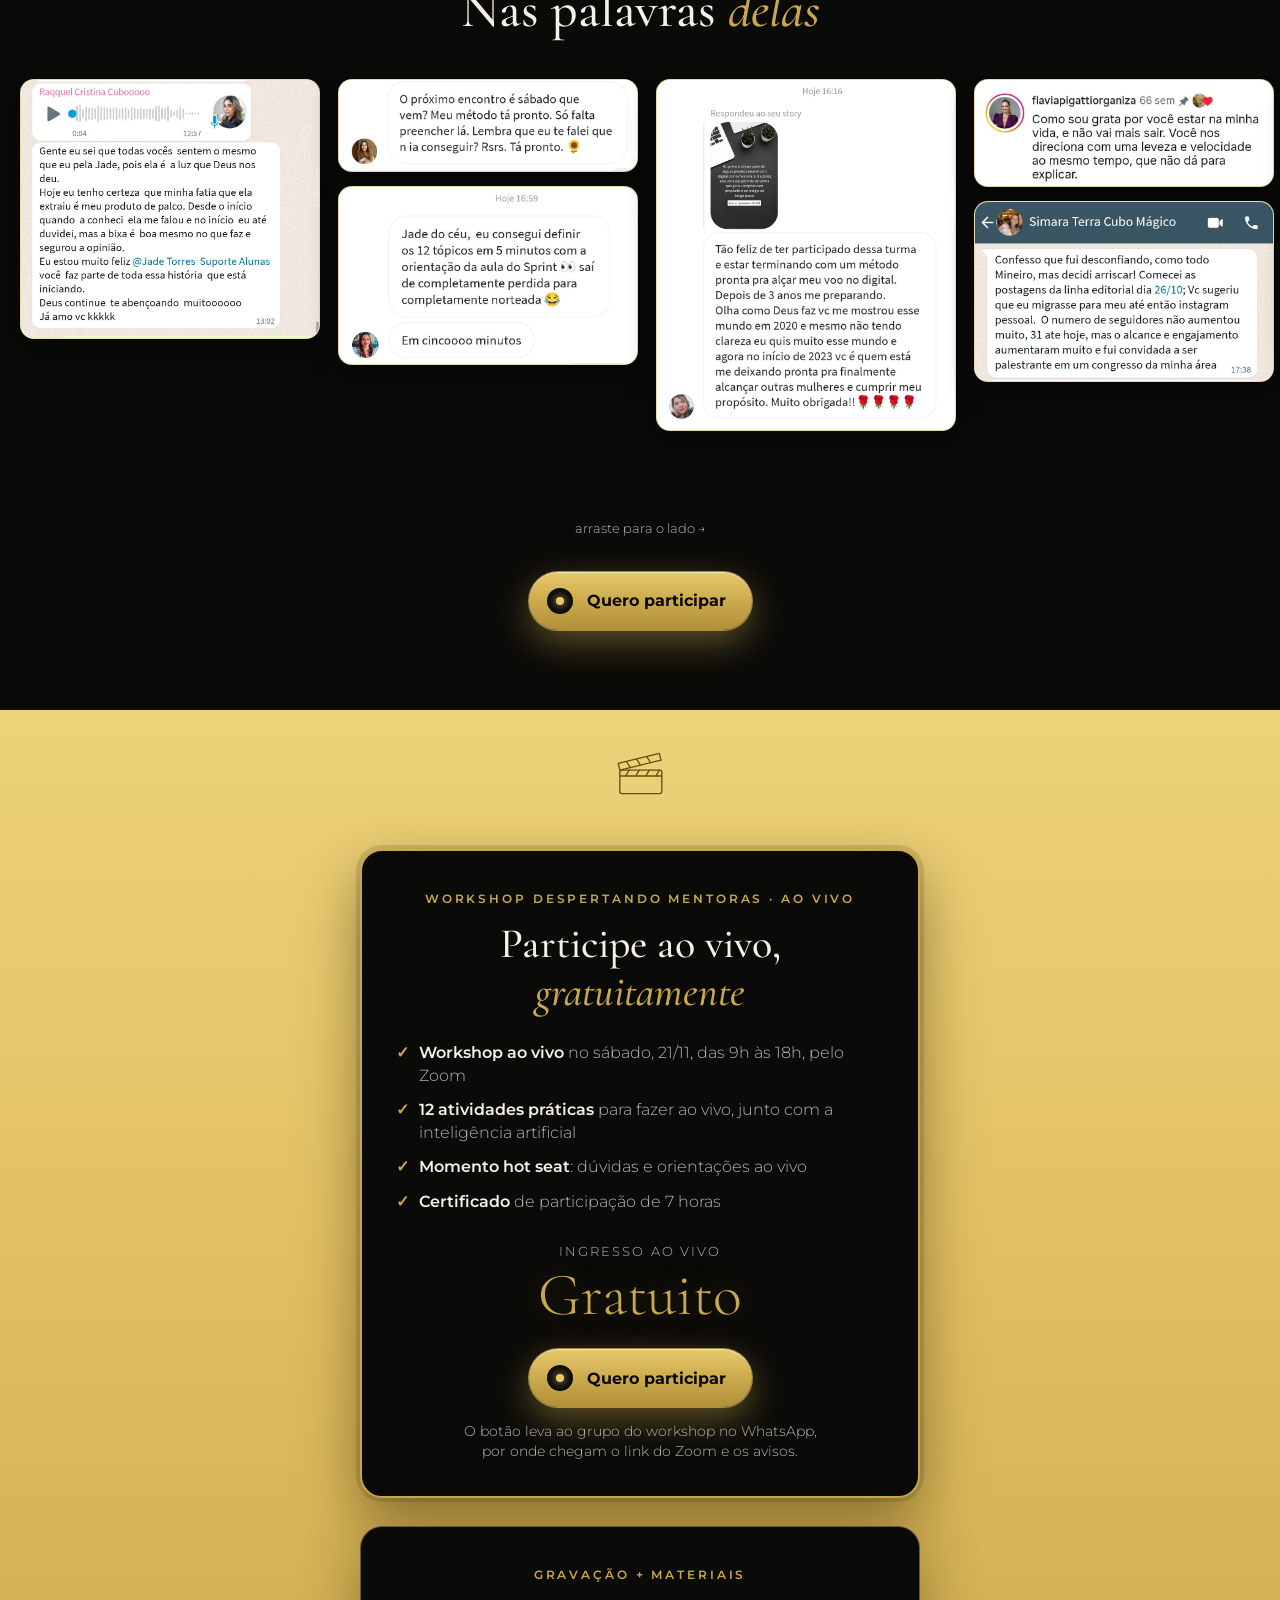
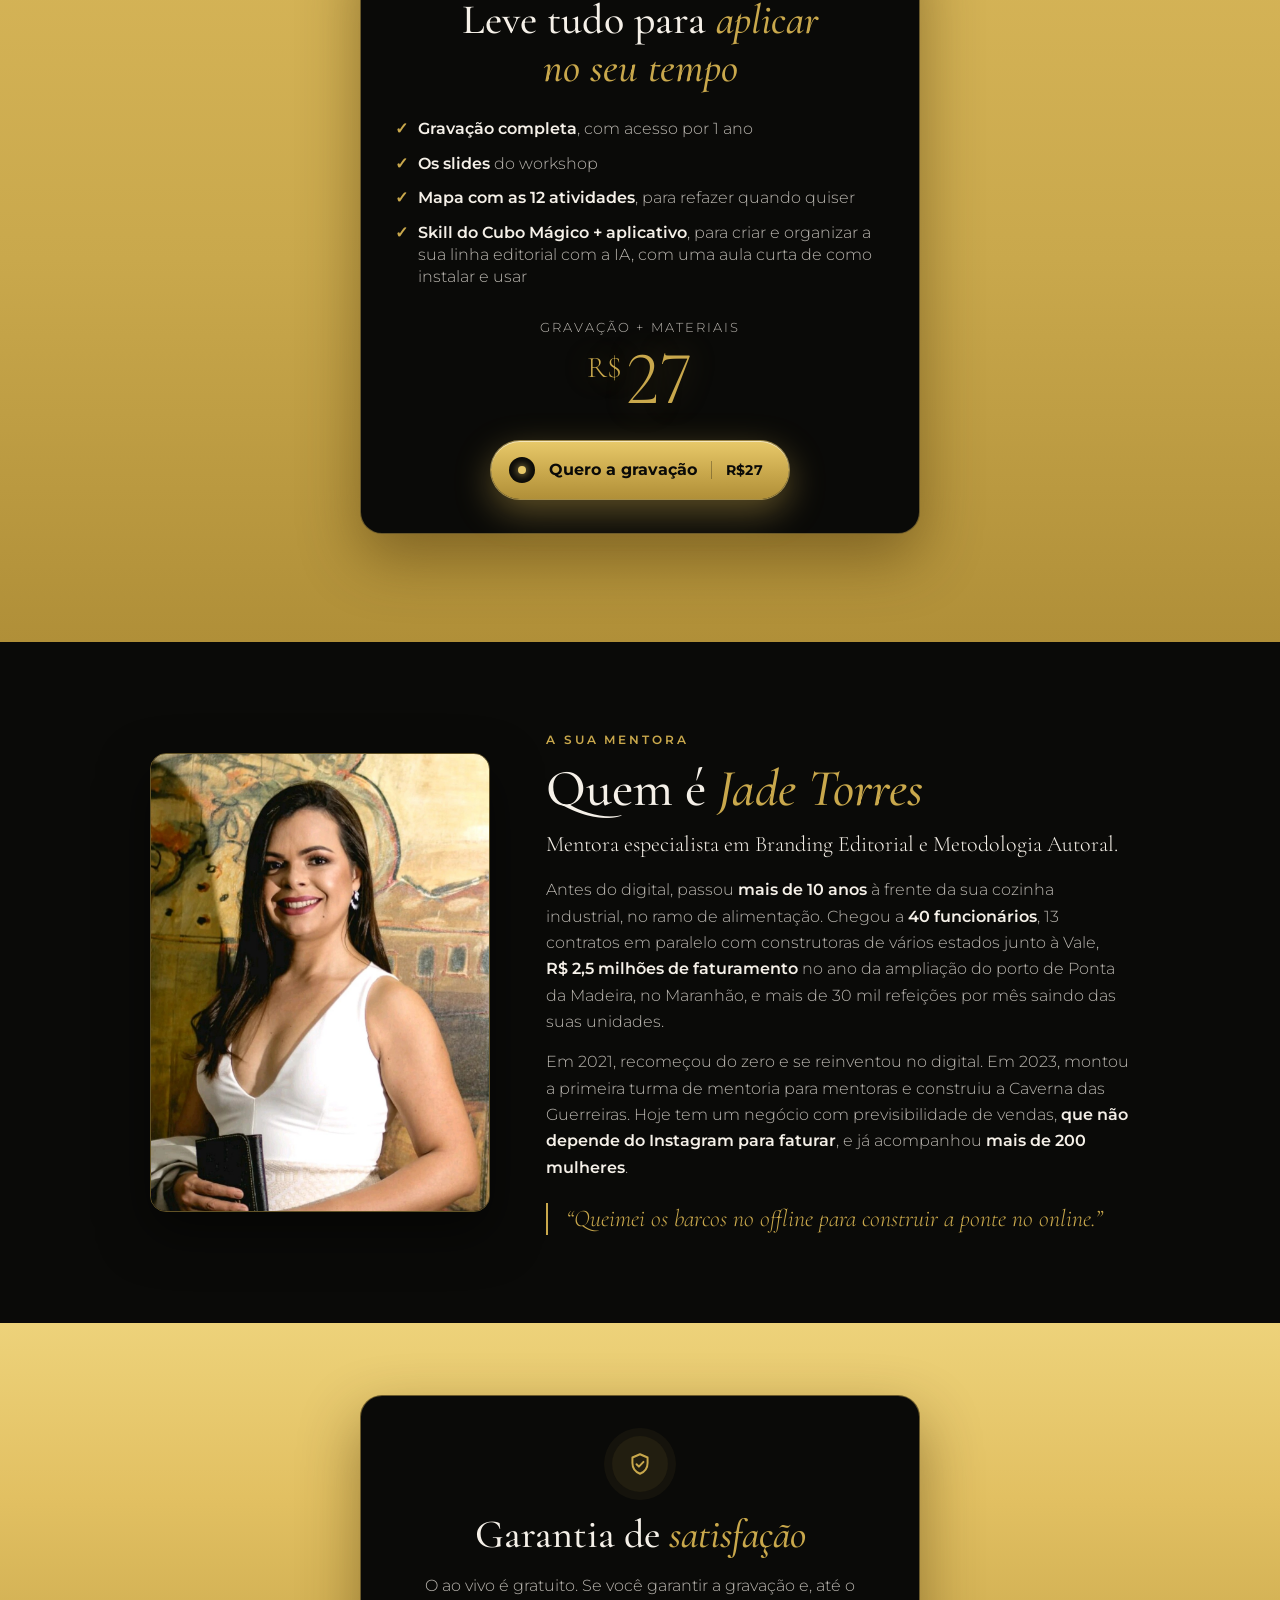
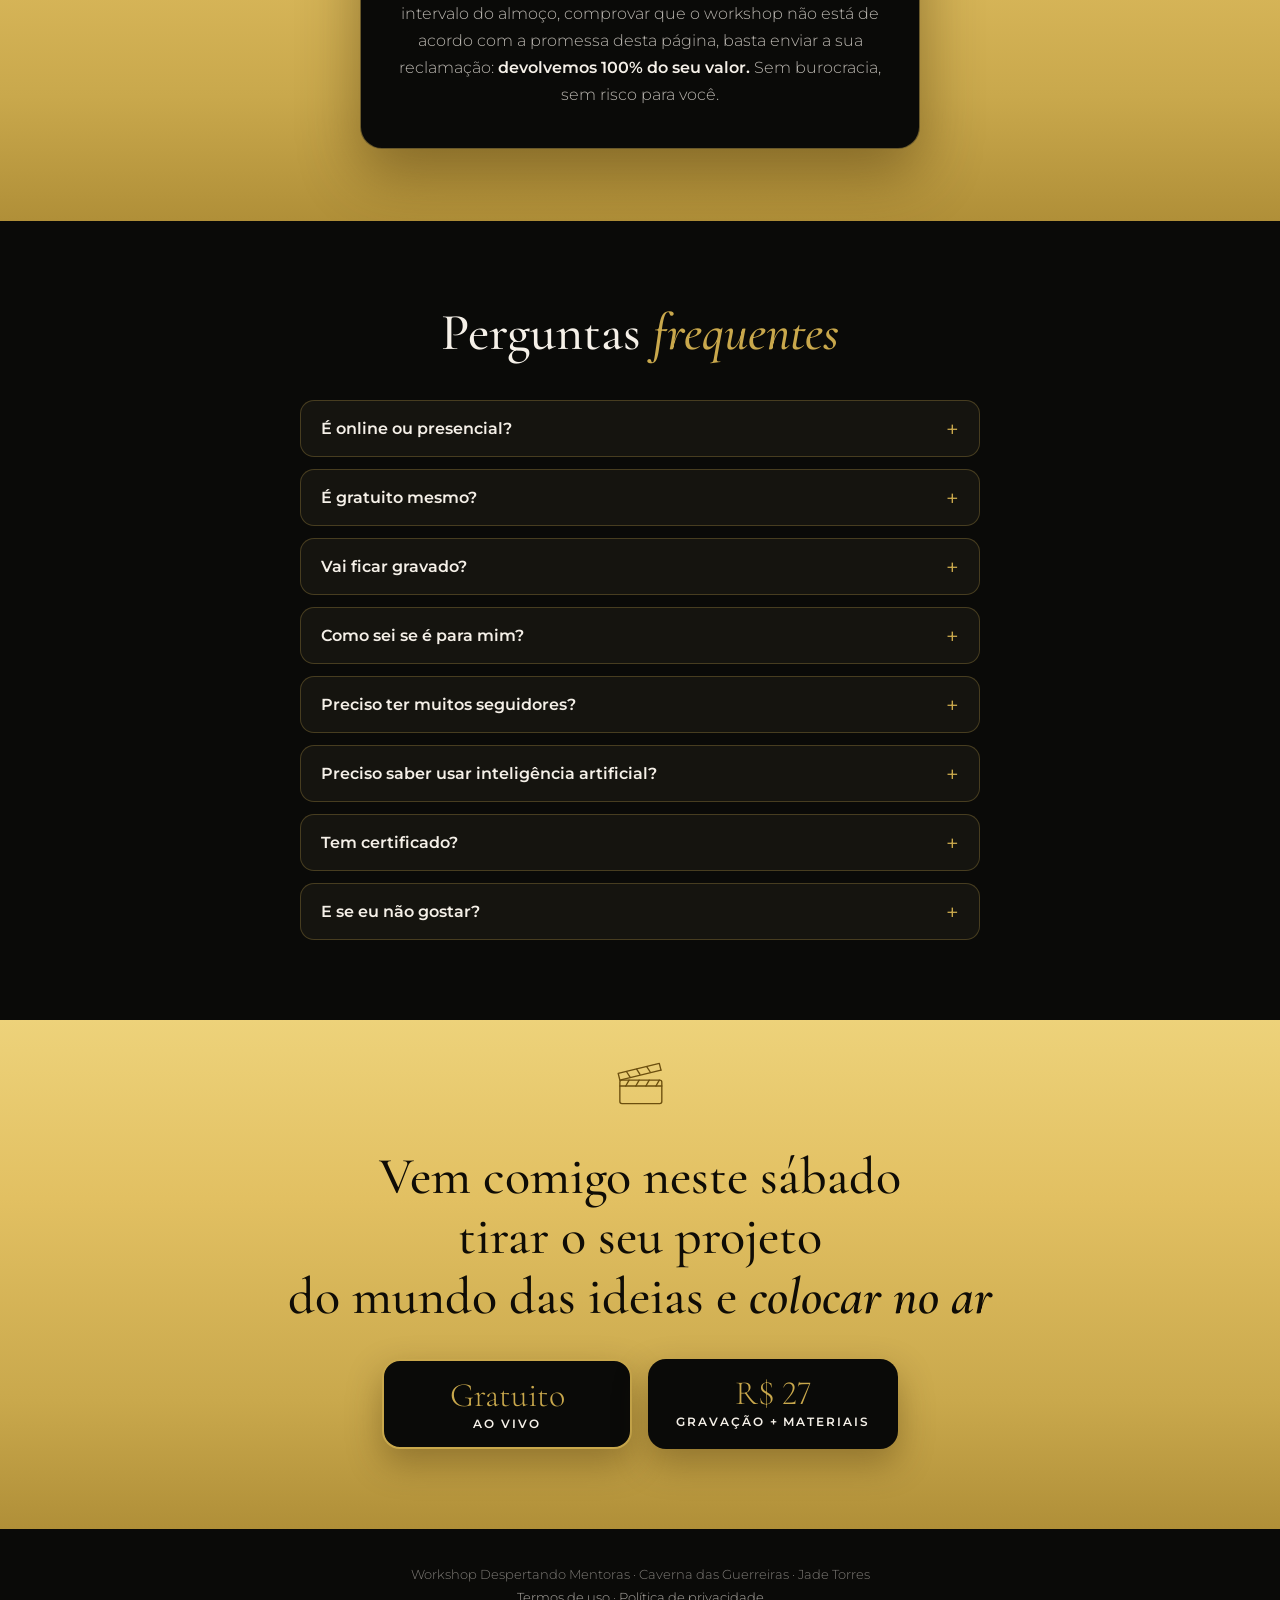
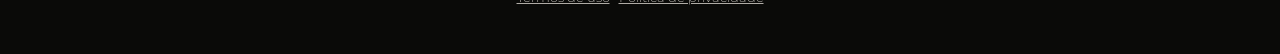
==== commit 1d6635e9: "Despertando Mentoras: troca de graça por gratuitamente Co-Authored-By: Claude Opus 5.5 <noreply@anth" ====
--- a/despertandomentoras/index.html
+++ b/despertandomentoras/index.html
@@ -592,7 +592,7 @@
 
   <div class="oferta-card destaque">
     <p class="nome">Workshop Despertando Mentoras · ao vivo</p>
-    <h2>Participe ao vivo, <em>de graça</em></h2>
+    <h2>Participe ao vivo, <em>gratuitamente</em></h2>
     <ul class="checks">
       <li><span><b>Workshop ao vivo</b> no sábado, 21/11, das 9h às 18h, pelo Zoom</span></li>
       <li><span><b>12 atividades práticas</b> para fazer ao vivo, junto com a inteligência artificial</span></li>
